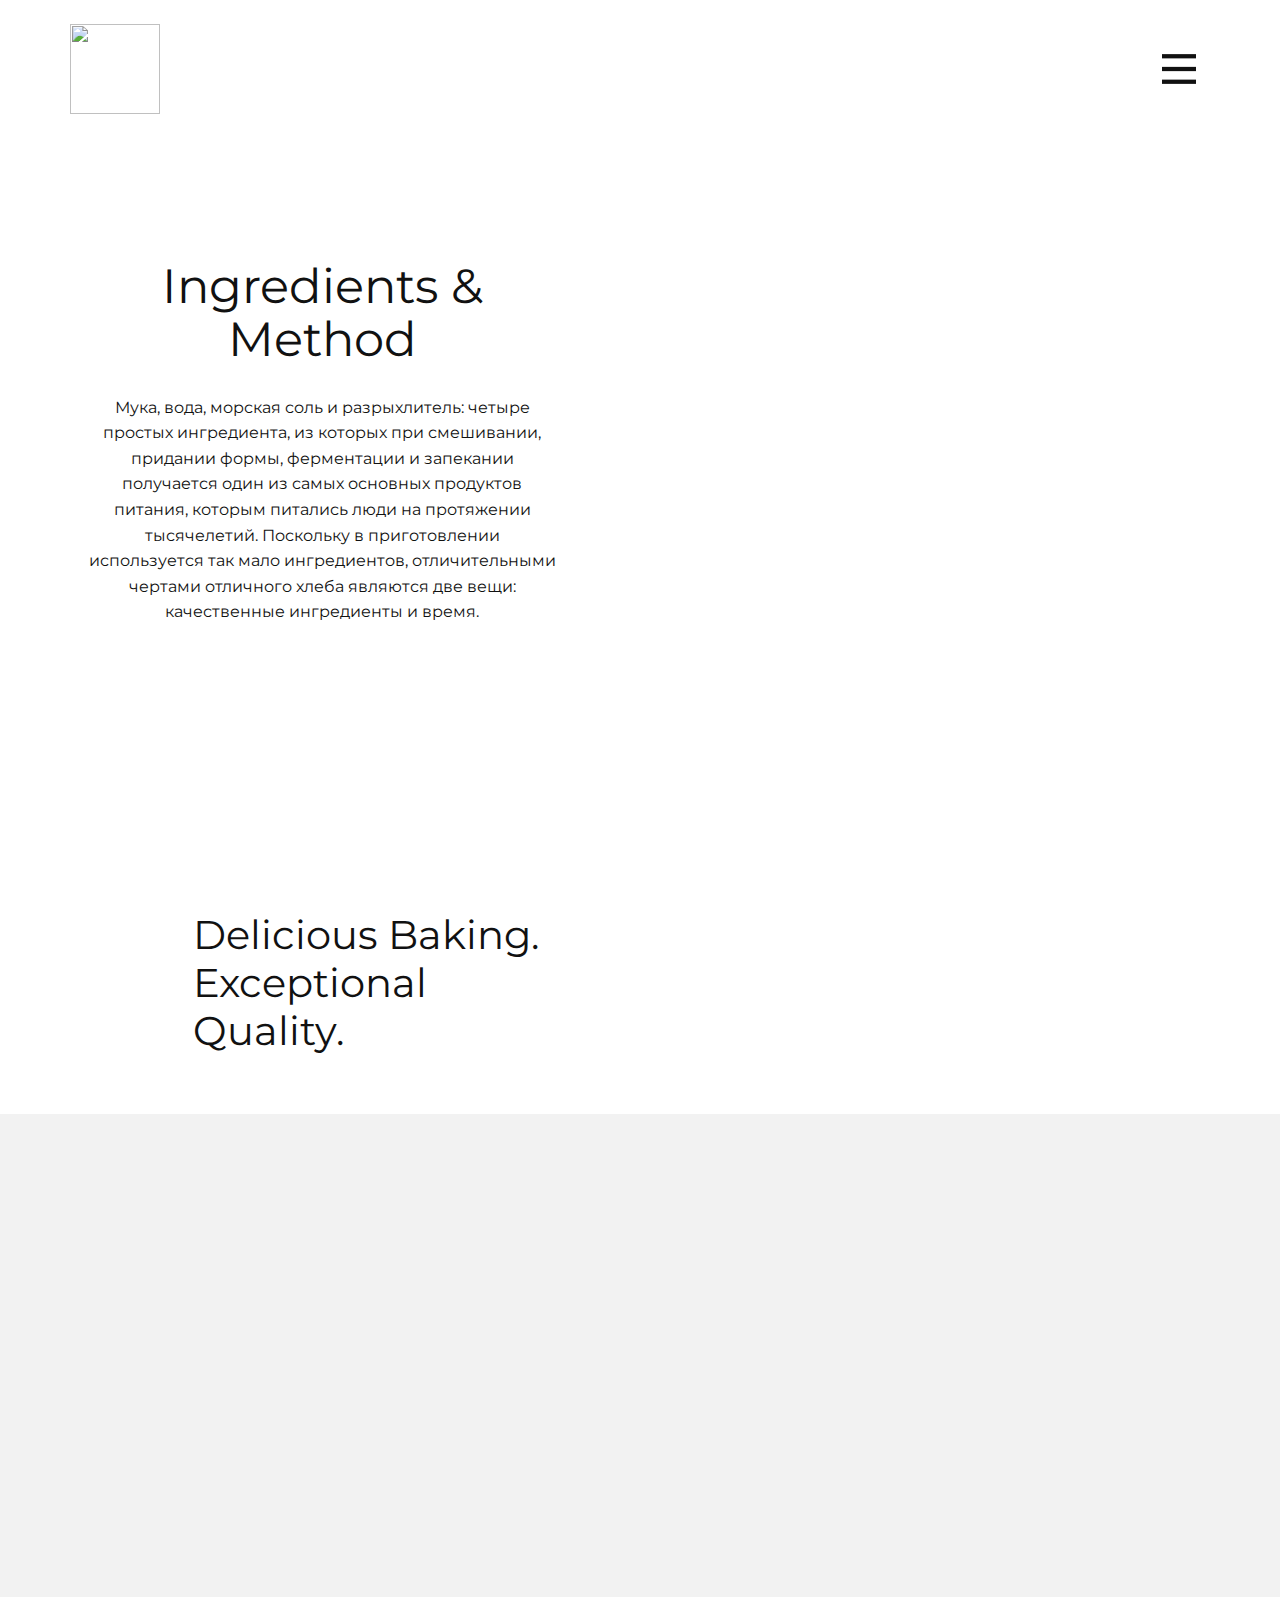
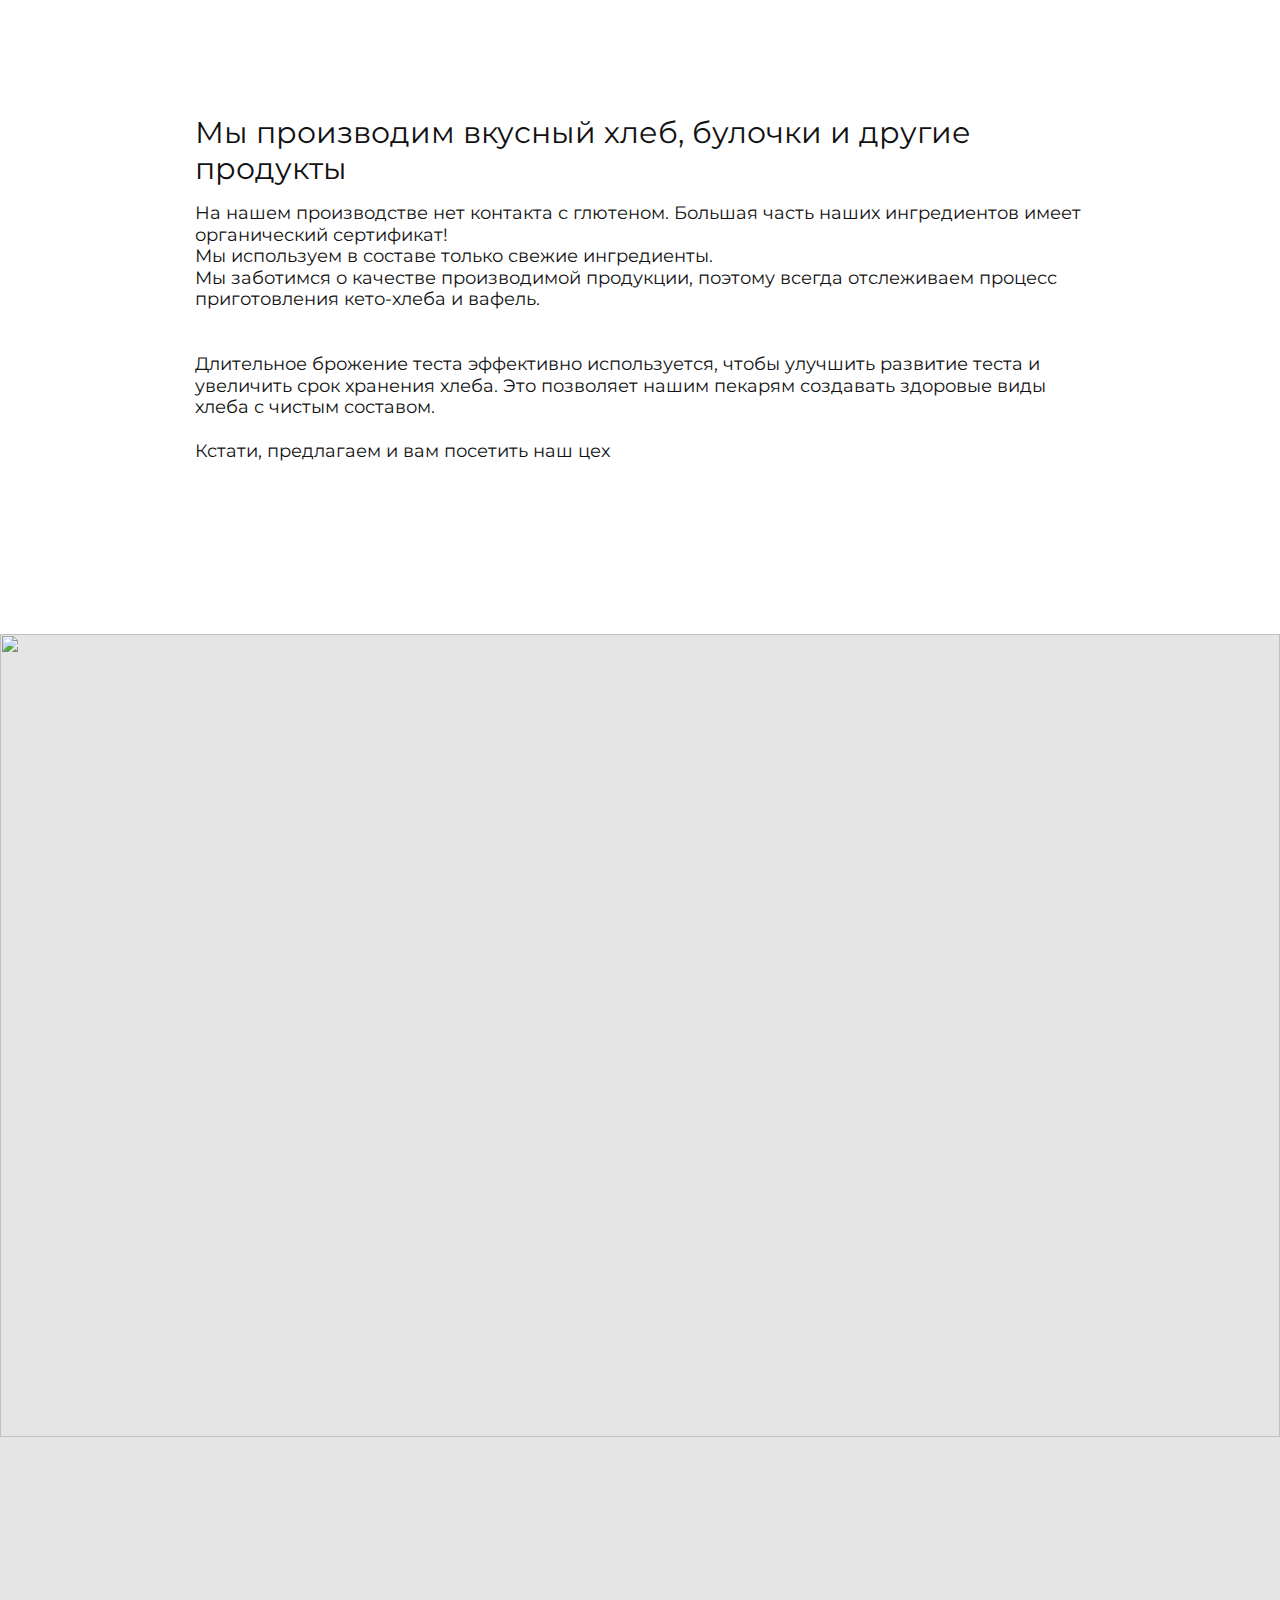
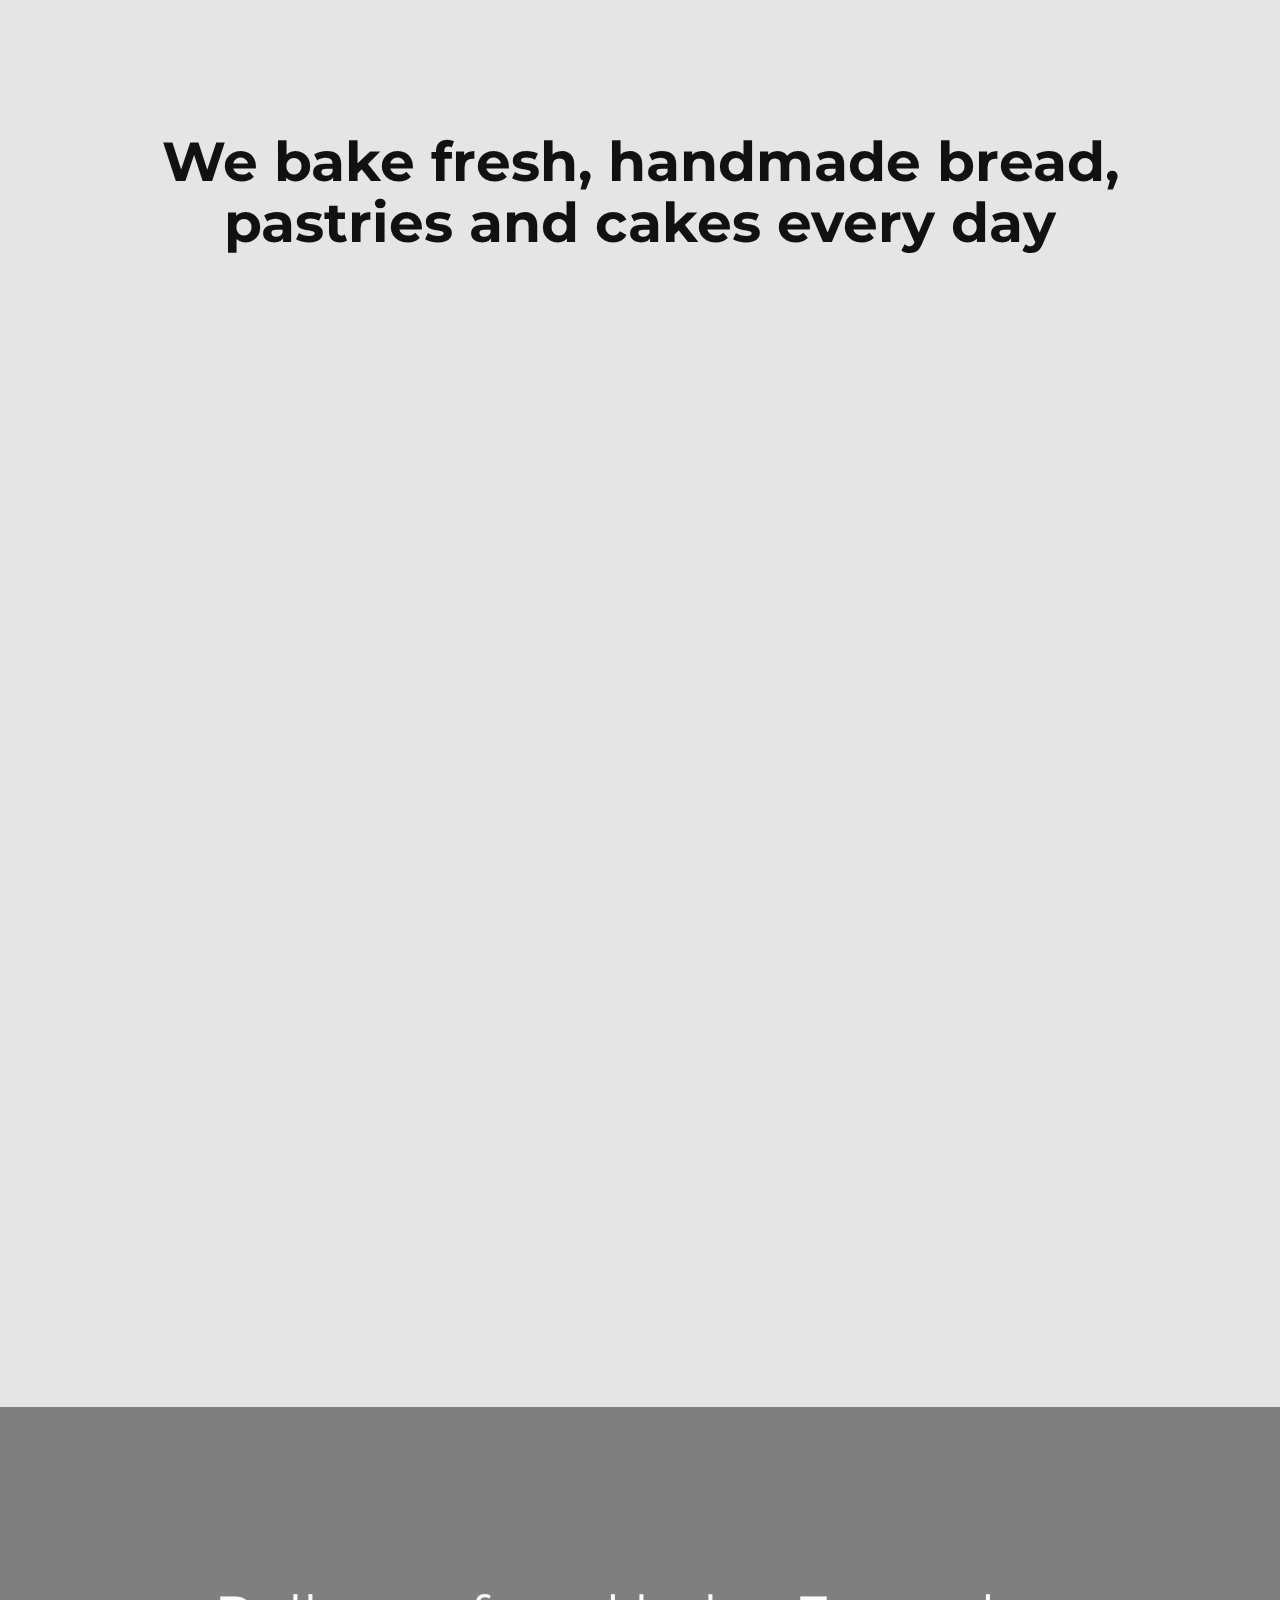
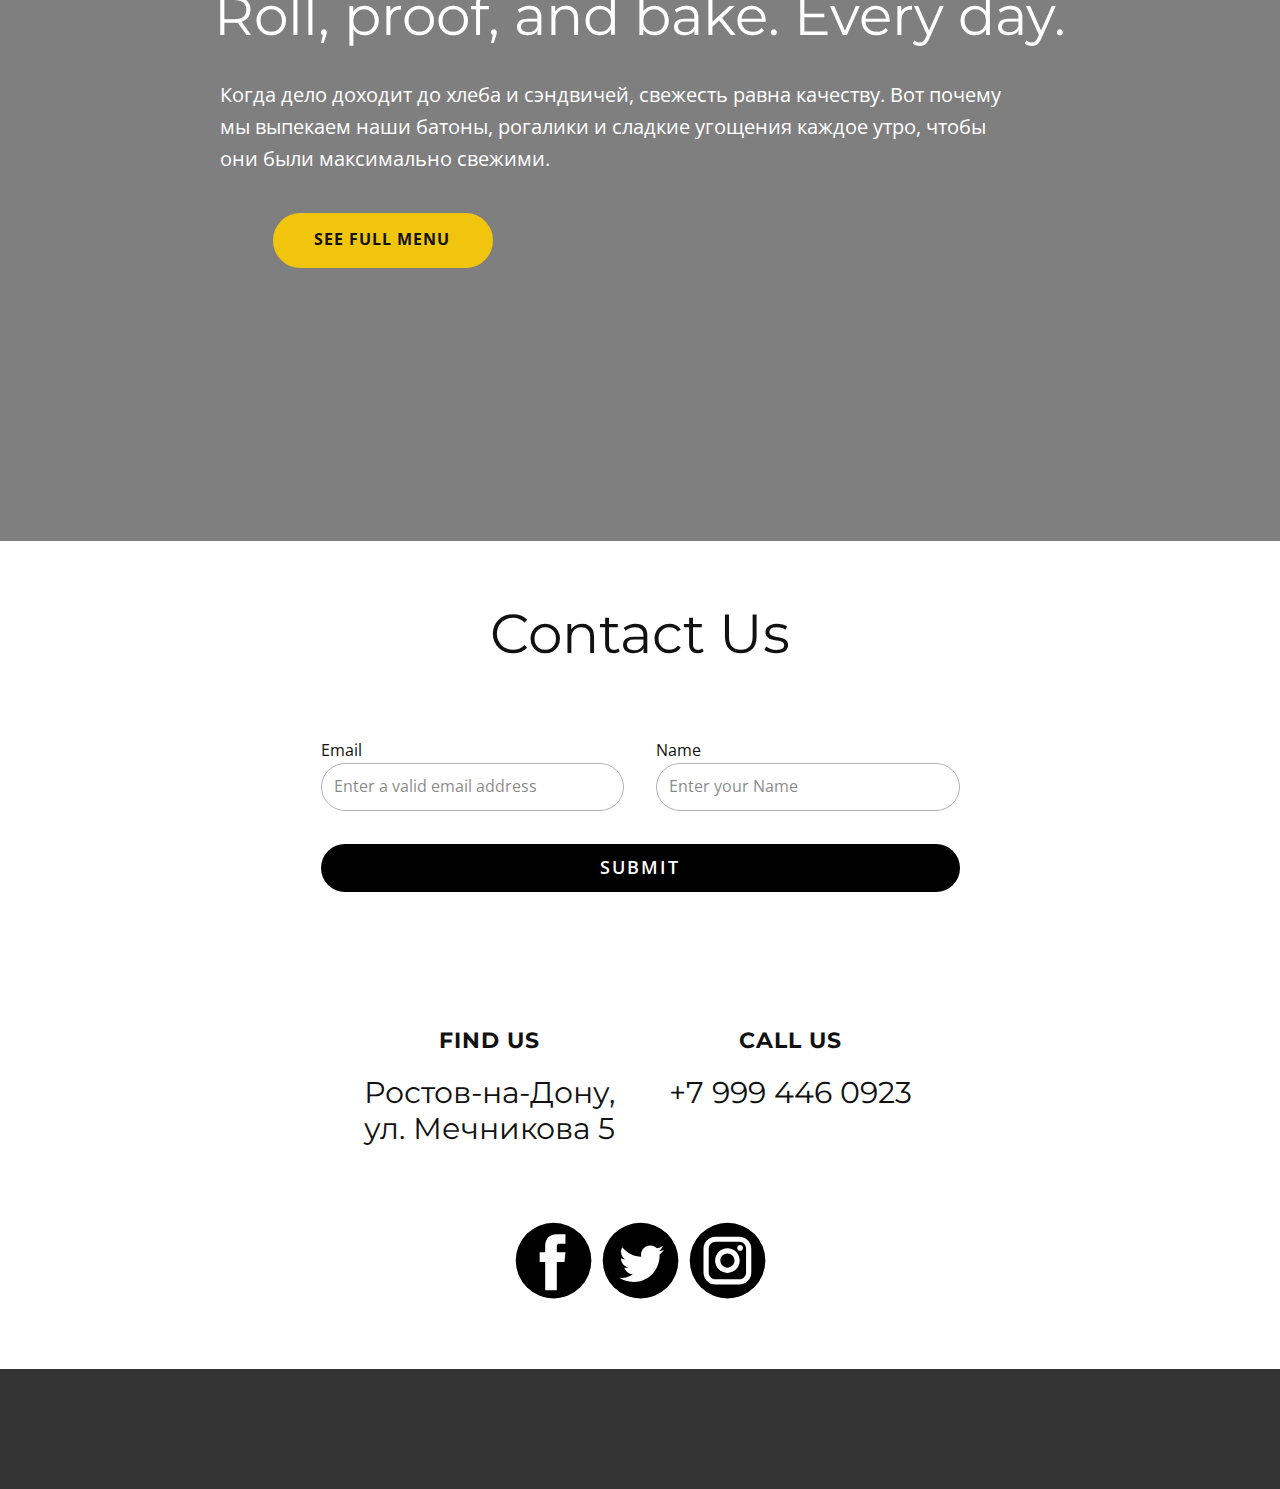
==== index.html @ 9e6d2af7 "Add files via upload" ====
<!DOCTYPE html>
<html style="font-size: 16px;" lang="ru-RU"><head>
    <meta name="viewport" content="width=device-width, initial-scale=1.0">
    <meta charset="utf-8">
    <meta name="keywords" content="​Ingredients &amp;amp; Method, ​​We bake fresh, handmade bread, pastries and cakes every day, ​Roll, proof, and bake. Every day., Contact Us">
    <meta name="description" content="">
    <title>Главная</title>
    <link rel="stylesheet" href="nicepage.css" media="screen">
<link rel="stylesheet" href="Главная.css" media="screen">
    <script class="u-script" type="text/javascript" src="jquery.js" defer=""></script>
    <script class="u-script" type="text/javascript" src="nicepage.js" defer=""></script>
    <meta name="generator" content="Nicepage 5.6.10, nicepage.com">
    <meta name="referrer" content="origin">
    <link rel="icon" href="images/i.webp">
    <link id="u-theme-google-font" rel="stylesheet" href="https://fonts.googleapis.com/css?family=Montserrat:100,100i,200,200i,300,300i,400,400i,500,500i,600,600i,700,700i,800,800i,900,900i|Open+Sans:300,300i,400,400i,500,500i,600,600i,700,700i,800,800i">
    
    
    
    
    
    
    
    <script type="application/ld+json">{
		"@context": "http://schema.org",
		"@type": "Organization",
		"name": "nicebreadxx",
		"logo": "images/i.webp?rand=1b5b"
}</script>
    <meta name="theme-color" content="#eeb16d">
    <meta property="og:title" content="Главная">
    <meta property="og:description" content="">
    <meta property="og:type" content="website">
  <meta data-intl-tel-input-cdn-path="intlTelInput/"></head>
  <body data-home-page="Главная.html" data-home-page-title="Главная" class="u-body u-xl-mode" data-lang="ru"><header class="u-clearfix u-header u-header" id="sec-14ca"><div class="u-clearfix u-sheet u-sheet-1">
        <a href="Главная.html" class="u-hover-feature u-image u-logo u-image-1" data-image-width="320" data-image-height="320" title="Главная">
          <img src="images/i.webp?rand=1b5b" class="u-logo-image u-logo-image-1">
        </a>
        <nav class="u-menu u-menu-hamburger u-offcanvas u-menu-1" data-responsive-from="XL">
          <div class="menu-collapse" style="font-size: 1rem; letter-spacing: 0px; text-transform: uppercase;">
            <a class="u-button-style u-custom-left-right-menu-spacing u-custom-padding-bottom u-custom-text-active-color u-custom-top-bottom-menu-spacing u-nav-link u-text-active-palette-1-base u-text-hover-palette-2-base" href="#" data-lang-en="{&quot;content&quot;:&quot;<svg class=\&quot;u-svg-link\&quot; viewBox=\&quot;0 0 24 24\&quot;><use xmlns:xlink=\&quot;http://www.w3.org/1999/xlink\&quot; xlink:href=\&quot;#menu-hamburger\&quot;></use></svg><svg class=\&quot;u-svg-content\&quot; version=\&quot;1.1\&quot; id=\&quot;menu-hamburger\&quot; viewBox=\&quot;0 0 16 16\&quot; x=\&quot;0px\&quot; y=\&quot;0px\&quot; xmlns:xlink=\&quot;http://www.w3.org/1999/xlink\&quot; xmlns=\&quot;http://www.w3.org/2000/svg\&quot;>    <g>        <rect y=\&quot;1\&quot; width=\&quot;16\&quot; height=\&quot;2\&quot;></rect>        <rect y=\&quot;7\&quot; width=\&quot;16\&quot; height=\&quot;2\&quot;></rect>        <rect y=\&quot;13\&quot; width=\&quot;16\&quot; height=\&quot;2\&quot;></rect>    </g></svg>&quot;,&quot;href&quot;:&quot;#&quot;}" style="padding: 9px 14px; font-size: calc(1em + 18px);">
              <svg class="u-svg-link" viewBox="0 0 24 24"><use xmlns:xlink="http://www.w3.org/1999/xlink" xlink:href="#menu-hamburger"></use></svg>
              <svg class="u-svg-content" version="1.1" id="menu-hamburger" viewBox="0 0 16 16" x="0px" y="0px" xmlns:xlink="http://www.w3.org/1999/xlink" xmlns="http://www.w3.org/2000/svg"><g><rect y="1" width="16" height="2"></rect><rect y="7" width="16" height="2"></rect><rect y="13" width="16" height="2"></rect>
</g></svg>
            </a>
          </div>
          <div class="u-nav-container">
            <ul class="u-nav u-unstyled u-nav-1"><li class="u-nav-item"><a class="u-button-style u-nav-link u-text-active-palette-2-base u-text-hover-palette-2-base" href="Главная.html" style="padding: 10px 20px;">Главная</a>
</li><li class="u-nav-item"><a class="u-button-style u-nav-link u-text-active-palette-2-base u-text-hover-palette-2-base" href="О-нас.html" style="padding: 10px 20px;">О нас</a>
</li><li class="u-nav-item"><a class="u-button-style u-nav-link u-text-active-palette-2-base u-text-hover-palette-2-base" href="Контакты.html" style="padding: 10px 20px;">Контакты</a>
</li></ul>
          </div>
          <div class="u-nav-container-collapse">
            <div class="u-black u-container-style u-inner-container-layout u-opacity u-opacity-95 u-sidenav">
              <div class="u-inner-container-layout u-sidenav-overflow">
                <div class="u-menu-close"></div>
                <ul class="u-align-center u-nav u-popupmenu-items u-unstyled u-nav-2"><li class="u-nav-item"><a class="u-button-style u-nav-link" href="Главная.html">Главная</a>
</li><li class="u-nav-item"><a class="u-button-style u-nav-link" href="О-нас.html">О нас</a>
</li><li class="u-nav-item"><a class="u-button-style u-nav-link" href="Контакты.html">Контакты</a>
</li></ul>
              </div>
            </div>
            <div class="u-black u-menu-overlay u-opacity u-opacity-70"></div>
          </div>
        </nav>
      </div></header> 
    <section class="u-clearfix u-image u-section-1" id="sec-a8af" data-image-width="1980" data-image-height="1114">
      <div class="u-clearfix u-layout-wrap u-layout-wrap-1">
        <div class="u-layout">
          <div class="u-layout-row">
            <div class="u-align-left u-container-align-center u-container-style u-layout-cell u-left-cell u-size-25 u-layout-cell-1">
              <div class="u-container-layout u-container-layout-1">
                <h2 class="u-align-center u-text u-text-1" data-lang-en="​Ingredients &amp;amp; Method<br>"> Ingredients &amp; Method<br>
                </h2>
                <p class="u-align-center u-custom-font u-heading-font u-text u-text-2" data-lang-en="​Flour, water, sea salt, and leavening: four simple ingredients that—when mixed, shaped, fermented, and baked—make one of the most basic foods that has nourished humans for thousands of years. Since such few ingredients are involved, two things set great bread apart: quality ingredients and time."> Мука, вода, морская соль и разрыхлитель: четыре простых ингредиента, из которых при смешивании, придании формы, ферментации и запекании получается один из самых основных продуктов питания, которым питались люди на протяжении тысячелетий. Поскольку в приготовлении используется так мало ингредиентов, отличительными чертами отличного хлеба являются две вещи: качественные ингредиенты и время.</p>
              </div>
            </div>
            <div class="u-container-style u-image u-layout-cell u-right-cell u-shape-rectangle u-size-35 u-image-1" data-image-width="1112" data-image-height="1080" data-animation-name="customAnimationIn" data-animation-duration="1000">
              <div class="u-container-layout u-container-layout-2"></div>
            </div>
          </div>
        </div>
      </div>
    </section>
    <section class="u-align-center u-clearfix u-white u-section-2" id="sec-0166">
      <div class="u-expanded-width u-grey-5 u-shape u-shape-rectangle u-shape-1"></div>
      <div class="u-clearfix u-gutter-50 u-layout-wrap u-layout-wrap-1">
        <div class="u-layout">
          <div class="u-layout-row">
            <div class="u-size-30 u-size-60-md">
              <div class="u-layout-col">
                <div class="u-container-style u-layout-cell u-left-cell u-size-20 u-layout-cell-1">
                  <div class="u-container-layout u-valign-middle u-container-layout-1">
                    <h3 class="u-text u-text-1" data-lang-en="​Delicious Baking.
<br>Exceptional
<br>Quality."> Delicious Baking. <br>Exceptional <br>Quality.
                    </h3>
                  </div>
                </div>
                <div class="u-container-style u-image u-layout-cell u-left-cell u-size-40 u-image-1" data-image-width="800" data-image-height="869" data-animation-name="customAnimationIn" data-animation-duration="1000">
                  <div class="u-container-layout u-container-layout-2"></div>
                </div>
              </div>
            </div>
            <div class="u-size-30 u-size-60-md">
              <div class="u-layout-col">
                <div class="u-container-style u-image u-layout-cell u-right-cell u-size-40 u-image-2" data-image-width="740" data-image-height="1110" data-animation-name="customAnimationIn" data-animation-duration="1000">
                  <div class="u-container-layout u-container-layout-3"></div>
                </div>
                <div class="u-container-style u-hidden-md u-hidden-sm u-hidden-xs u-layout-cell u-right-cell u-size-20 u-layout-cell-4">
                  <div class="u-container-layout u-container-layout-4"></div>
                </div>
              </div>
            </div>
          </div>
        </div>
      </div>
      <div class="u-container-style u-group u-group-1">
        <div class="u-container-layout u-container-layout-5">
          <h4 class="u-text u-text-2" data-lang-en="W​e produce delicious bread, rolls and other products"> Мы производим вкусный хлеб, булочки и другие продукты</h4>
          <h6 class="u-text u-text-3"> На нашем производстве нет контакта с глютеном. Большая часть наших ингредиентов имеет органический сертификат!<br>Мы используем в составе только свежие ингредиенты.<br>Мы заботимся о качестве производимой продукции, поэтому всегда отслеживаем процесс приготовления кето-хлеба и вафель.&nbsp;<br>
            <br>
            <br>Длительное брожение теста эффективно используется, чтобы улучшить развитие теста и увеличить срок хранения хлеба. Это позволяет нашим пекарям создавать здоровые виды хлеба с чистым составом.<br>
            <br>Кстати, предлагаем и вам посетить наш цех
          </h6>
        </div>
      </div>
    </section>
    <section class="u-clearfix u-grey-10 u-section-3" id="carousel_8bad">
      <img class="u-expanded-width u-image u-image-1" src="images/ggg5-min.jpg" data-image-width="1980" data-image-height="1320">
      <div class="u-container-style u-group u-radius-20 u-shape-round u-white u-group-1" data-animation-name="customAnimationIn" data-animation-duration="1000">
        <div class="u-container-layout u-container-layout-1">
          <h3 class="u-text u-text-1" data-lang-en="Our Mission">Our Mission</h3>
          <p class="u-text u-text-2" data-lang-en="​We opened our first bakery in the South End in 2000 with one goal: to make the world a sweeter place through warm smiles, gooey sticky buns, in voluptate velit esse cillum dolore eu fugiat nulla pariatur. Excepteur sint occaecat cupidatat non proident, sunt in culpa qui officia deserunt mollit anim id est laborum."> Мы открыли нашу первую пекарню в 2000 году с одной целью: сделать мир слаще с помощью теплых улыбок и липких булочек.</p>
        </div>
      </div>
    </section>
    <section class="u-align-center u-clearfix u-grey-10 u-section-4" id="carousel_dfd0">
      <h2 class="u-align-center u-text u-text-1" data-lang-en="​​We bake fresh, handmade bread, pastries and cakes every day"> We bake fresh, handmade bread, pastries and cakes every day</h2>
      <div class="u-align-left u-clearfix u-layout-wrap u-layout-wrap-1">
        <div class="u-layout">
          <div class="u-layout-row">
            <div class="u-container-align-center u-container-style u-image u-layout-cell u-size-31-lg u-size-31-xl u-size-60-md u-size-60-sm u-size-60-xs u-image-1" data-image-width="797" data-image-height="1080" data-animation-name="customAnimationIn" data-animation-duration="1000">
              <div class="u-container-layout u-container-layout-1"></div>
            </div>
            <div class="u-container-style u-layout-cell u-size-29-lg u-size-29-xl u-size-60-md u-size-60-sm u-size-60-xs u-layout-cell-2">
              <div class="u-container-layout u-valign-bottom u-container-layout-2">
                <div class="u-expanded-width-lg u-expanded-width-md u-expanded-width-sm u-expanded-width-xs u-list u-list-1">
                  <div class="u-repeater u-repeater-1">
                    <div class="u-container-align-center u-container-style u-list-item u-repeater-item">
                      <div class="u-container-layout u-similar-container u-container-layout-3"><span class="u-align-center u-file-icon u-icon u-icon-1" data-animation-name="customAnimationIn" data-animation-duration="1000"><img src="images/3014502.png" alt=""></span>
                        <h5 class="u-align-center u-text u-text-2" data-lang-en="​Baked Fresh Daily" data-animation-name="customAnimationIn" data-animation-duration="1000"> Baked Fresh Daily</h5>
                        <p class="u-align-center u-text u-text-3" data-lang-en="​Our bread is baked fresh daily, contains no preservatives and is very high in quality. It is also especially nice and soft" data-animation-name="customAnimationIn" data-animation-duration="1000"> Мы продаем лишь свежий хлеб, который не содержит консервантов и отличается очень высоким качеством. Он также особенно приятный и мягкий</p>
                      </div>
                    </div>
                    <div class="u-container-style u-list-item u-repeater-item">
                      <div class="u-container-layout u-similar-container u-container-layout-4"><span class="u-align-center u-file-icon u-icon u-icon-2" data-animation-name="customAnimationIn" data-animation-duration="1000"><img src="images/4241664.png" alt=""></span>
                        <h5 class="u-align-center u-text u-text-4" data-lang-en="​Great Value" data-animation-name="customAnimationIn" data-animation-duration="1000"> Great Value</h5>
                        <p class="u-align-center u-text u-text-default u-text-5" data-lang-en="​With the most competitive prices on the market we are able to deliver great value without compromising on taste" data-animation-name="customAnimationIn" data-animation-duration="1000"> Благодаря самым низким ценам на рынке мы можем обеспечить высокое качество без ущерба для вкуса</p>
                      </div>
                    </div>
                  </div>
                </div>
              </div>
            </div>
          </div>
        </div>
      </div>
    </section>
    <section class="skrollable skrollable-between u-align-center u-clearfix u-image u-shading u-section-5" src="" id="carousel_0abe" data-image-width="1280" data-image-height="640">
      <div class="u-clearfix u-sheet u-sheet-1">
        <h2 class="u-align-center u-text u-text-1" data-lang-en="​Roll, proof, and bake. Every day."> Roll, proof, and bake. Every day.</h2>
        <p class="u-align-left u-large-text u-text u-text-variant u-text-2" data-lang-en="​When it comes to bread and sandwiches, freshness equals quality. That's why we bake our loaves, bagels, and sweet treats every single morning for maximum freshness."> Когда дело доходит до хлеба и сэндвичей, свежесть равна качеству. Вот почему мы выпекаем наши батоны, рогалики и сладкие угощения каждое утро, чтобы они были максимально свежими.</p>
        <div class="u-clearfix u-expanded-width-xs u-layout-custom-sm u-layout-custom-xs u-layout-wrap u-layout-wrap-1">
          <div class="u-layout">
            <div class="u-layout-row">
              <div class="u-align-right u-container-align-center-xs u-container-style u-layout-cell u-left-cell u-size-60 u-layout-cell-1">
                <div class="u-container-layout u-valign-top u-container-layout-1">
                  <a href="Главная.html" class="u-align-center-xs u-border-2 u-border-palette-3-base u-btn u-btn-round u-button-style u-palette-3-base u-radius-50 u-btn-1" data-lang-en="{&quot;content&quot;:&quot;See Full Menu&quot;,&quot;href&quot;:&quot;https://nicepage.com/c/pets-animals-html-templates&quot;}">See Full Menu</a>
                </div>
              </div>
            </div>
          </div>
        </div>
      </div>
    </section>
    <section class="u-clearfix u-image u-section-6" id="sec-10a5" data-image-width="1620" data-image-height="1080">
      <div class="u-clearfix u-sheet u-valign-middle-sm u-valign-middle-xs u-sheet-1">
        <div class="u-align-left u-container-style u-group u-group-1">
          <div class="u-container-layout u-valign-top u-container-layout-1">
            <h2 class="u-align-center u-text u-text-default u-text-1" data-lang-en="Contact Us">Contact Us</h2>
            <div class="u-form u-form-1">
              <form action="https://forms.nicepagesrv.com/v2/form/process" class="u-clearfix u-form-spacing-32 u-form-vertical u-inner-form" source="email" name="form" style="padding: 10px;">
                <div class="u-form-email u-form-group u-form-partition-factor-2">
                  <label class="u-label" data-lang-en="Email">Email</label>
                  <input type="email" placeholder="Enter a valid email address" id="email-bb9b" name="email" class="u-input u-input-rectangle u-radius-50" required="" data-lang-en="Enter a valid email address">
                </div>
                <div class="u-form-group u-form-name u-form-partition-factor-2">
                  <label class="u-label" data-lang-en="Name">Name</label>
                  <input type="text" placeholder="Enter your Name" id="name-bb9b" name="name" class="u-input u-input-rectangle u-radius-50" required="" data-lang-en="Enter your Name">
                </div>
                <div class="u-align-left u-form-group u-form-submit">
                  <a href="#" class="u-active-grey-70 u-black u-border-none u-btn u-btn-round u-btn-submit u-button-style u-hover-grey-70 u-radius-50 u-btn-1" data-lang-en="{&quot;content&quot;:&quot;Submit&quot;,&quot;href&quot;:&quot;#&quot;}">Submit</a>
                  <input type="submit" value="submit" class="u-form-control-hidden" wfd-id="id510">
                </div>
                <div class="u-form-send-message u-form-send-success" data-lang-en="
            Thank you! Your message has been sent.
        "> Thank you! Your message has been sent. </div>
                <div class="u-form-send-error u-form-send-message" data-lang-en="
            Unable to send your message. Please fix errors then try again.
        "> Unable to send your message. Please fix errors then try again. </div>
                <input type="hidden" value="" name="recaptchaResponse" wfd-id="id511">
                <input type="hidden" name="formServices" value="9e26815a054b4f5a18ac76ddfccf6e96">
              </form>
            </div>
            <div class="u-list u-list-1">
              <div class="u-repeater u-repeater-1">
                <div class="u-container-style u-list-item u-repeater-item">
                  <div class="u-container-layout u-similar-container u-container-layout-2">
                    <h5 class="u-align-center u-custom-item u-text u-text-2" data-animation-name="" data-animation-duration="0" data-animation-delay="0" data-animation-direction="" data-lang-en="F​ind Us">F​ind Us</h5>
                    <h4 class="u-align-center u-text u-text-3">Ростов-на-Дону, ул. Мечникова 5</h4>
                  </div>
                </div>
                <div class="u-container-align-center u-container-style u-list-item u-repeater-item">
                  <div class="u-container-layout u-similar-container u-container-layout-3">
                    <h5 class="u-align-center u-custom-item u-text u-text-4" data-animation-name="" data-animation-duration="0" data-animation-delay="0" data-animation-direction="" data-lang-en="Call Us">Call Us</h5>
                    <h4 class="u-align-center u-text u-text-5">+7 999 446 0923</h4>
                  </div>
                </div>
              </div>
            </div>
          </div>
        </div>
        <div class="u-social-icons u-spacing-10 u-social-icons-1">
          <a class="u-social-url" title="facebook" target="_blank" href="https://facebook.com/name"><span class="u-icon u-social-facebook u-social-icon u-text-black u-icon-1"><svg class="u-svg-link" preserveAspectRatio="xMidYMin slice" viewBox="0 0 112 112" style=""><use xmlns:xlink="http://www.w3.org/1999/xlink" xlink:href="#svg-6bfc"></use></svg><svg class="u-svg-content" viewBox="0 0 112 112" x="0" y="0" id="svg-6bfc"><circle fill="currentColor" cx="56.1" cy="56.1" r="55"></circle><path fill="#FFFFFF" d="M73.5,31.6h-9.1c-1.4,0-3.6,0.8-3.6,3.9v8.5h12.6L72,58.3H60.8v40.8H43.9V58.3h-8V43.9h8v-9.2
c0-6.7,3.1-17,17-17h12.5v13.9H73.5z"></path></svg></span>
          </a>
          <a class="u-social-url" title="twitter" target="_blank" href="https://twitter.com/name"><span class="u-icon u-social-icon u-social-twitter u-text-black u-icon-2"><svg class="u-svg-link" preserveAspectRatio="xMidYMin slice" viewBox="0 0 112 112" style=""><use xmlns:xlink="http://www.w3.org/1999/xlink" xlink:href="#svg-6b48"></use></svg><svg class="u-svg-content" viewBox="0 0 112 112" x="0" y="0" id="svg-6b48"><circle fill="currentColor" class="st0" cx="56.1" cy="56.1" r="55"></circle><path fill="#FFFFFF" d="M83.8,47.3c0,0.6,0,1.2,0,1.7c0,17.7-13.5,38.2-38.2,38.2C38,87.2,31,85,25,81.2c1,0.1,2.1,0.2,3.2,0.2
c6.3,0,12.1-2.1,16.7-5.7c-5.9-0.1-10.8-4-12.5-9.3c0.8,0.2,1.7,0.2,2.5,0.2c1.2,0,2.4-0.2,3.5-0.5c-6.1-1.2-10.8-6.7-10.8-13.1
c0-0.1,0-0.1,0-0.2c1.8,1,3.9,1.6,6.1,1.7c-3.6-2.4-6-6.5-6-11.2c0-2.5,0.7-4.8,1.8-6.7c6.6,8.1,16.5,13.5,27.6,14
c-0.2-1-0.3-2-0.3-3.1c0-7.4,6-13.4,13.4-13.4c3.9,0,7.3,1.6,9.8,4.2c3.1-0.6,5.9-1.7,8.5-3.3c-1,3.1-3.1,5.8-5.9,7.4
c2.7-0.3,5.3-1,7.7-2.1C88.7,43,86.4,45.4,83.8,47.3z"></path></svg></span>
          </a>
          <a class="u-social-url" title="instagram" target="_blank" href="https://instagram.com/name"><span class="u-icon u-social-icon u-social-instagram u-text-black u-icon-3"><svg class="u-svg-link" preserveAspectRatio="xMidYMin slice" viewBox="0 0 112 112" style=""><use xmlns:xlink="http://www.w3.org/1999/xlink" xlink:href="#svg-c488"></use></svg><svg class="u-svg-content" viewBox="0 0 112 112" x="0" y="0" id="svg-c488"><circle fill="currentColor" cx="56.1" cy="56.1" r="55"></circle><path fill="#FFFFFF" d="M55.9,38.2c-9.9,0-17.9,8-17.9,17.9C38,66,46,74,55.9,74c9.9,0,17.9-8,17.9-17.9C73.8,46.2,65.8,38.2,55.9,38.2
z M55.9,66.4c-5.7,0-10.3-4.6-10.3-10.3c-0.1-5.7,4.6-10.3,10.3-10.3c5.7,0,10.3,4.6,10.3,10.3C66.2,61.8,61.6,66.4,55.9,66.4z"></path><path fill="#FFFFFF" d="M74.3,33.5c-2.3,0-4.2,1.9-4.2,4.2s1.9,4.2,4.2,4.2s4.2-1.9,4.2-4.2S76.6,33.5,74.3,33.5z"></path><path fill="#FFFFFF" d="M73.1,21.3H38.6c-9.7,0-17.5,7.9-17.5,17.5v34.5c0,9.7,7.9,17.6,17.5,17.6h34.5c9.7,0,17.5-7.9,17.5-17.5V38.8
C90.6,29.1,82.7,21.3,73.1,21.3z M83,73.3c0,5.5-4.5,9.9-9.9,9.9H38.6c-5.5,0-9.9-4.5-9.9-9.9V38.8c0-5.5,4.5-9.9,9.9-9.9h34.5
c5.5,0,9.9,4.5,9.9,9.9V73.3z"></path></svg></span>
          </a>
        </div>
      </div>
    </section>
    
    
    <footer class="u-align-center u-clearfix u-footer u-grey-80 u-footer" id="sec-2b81"><div class="u-clearfix u-sheet u-sheet-1"></div></footer>
  
</body></html>
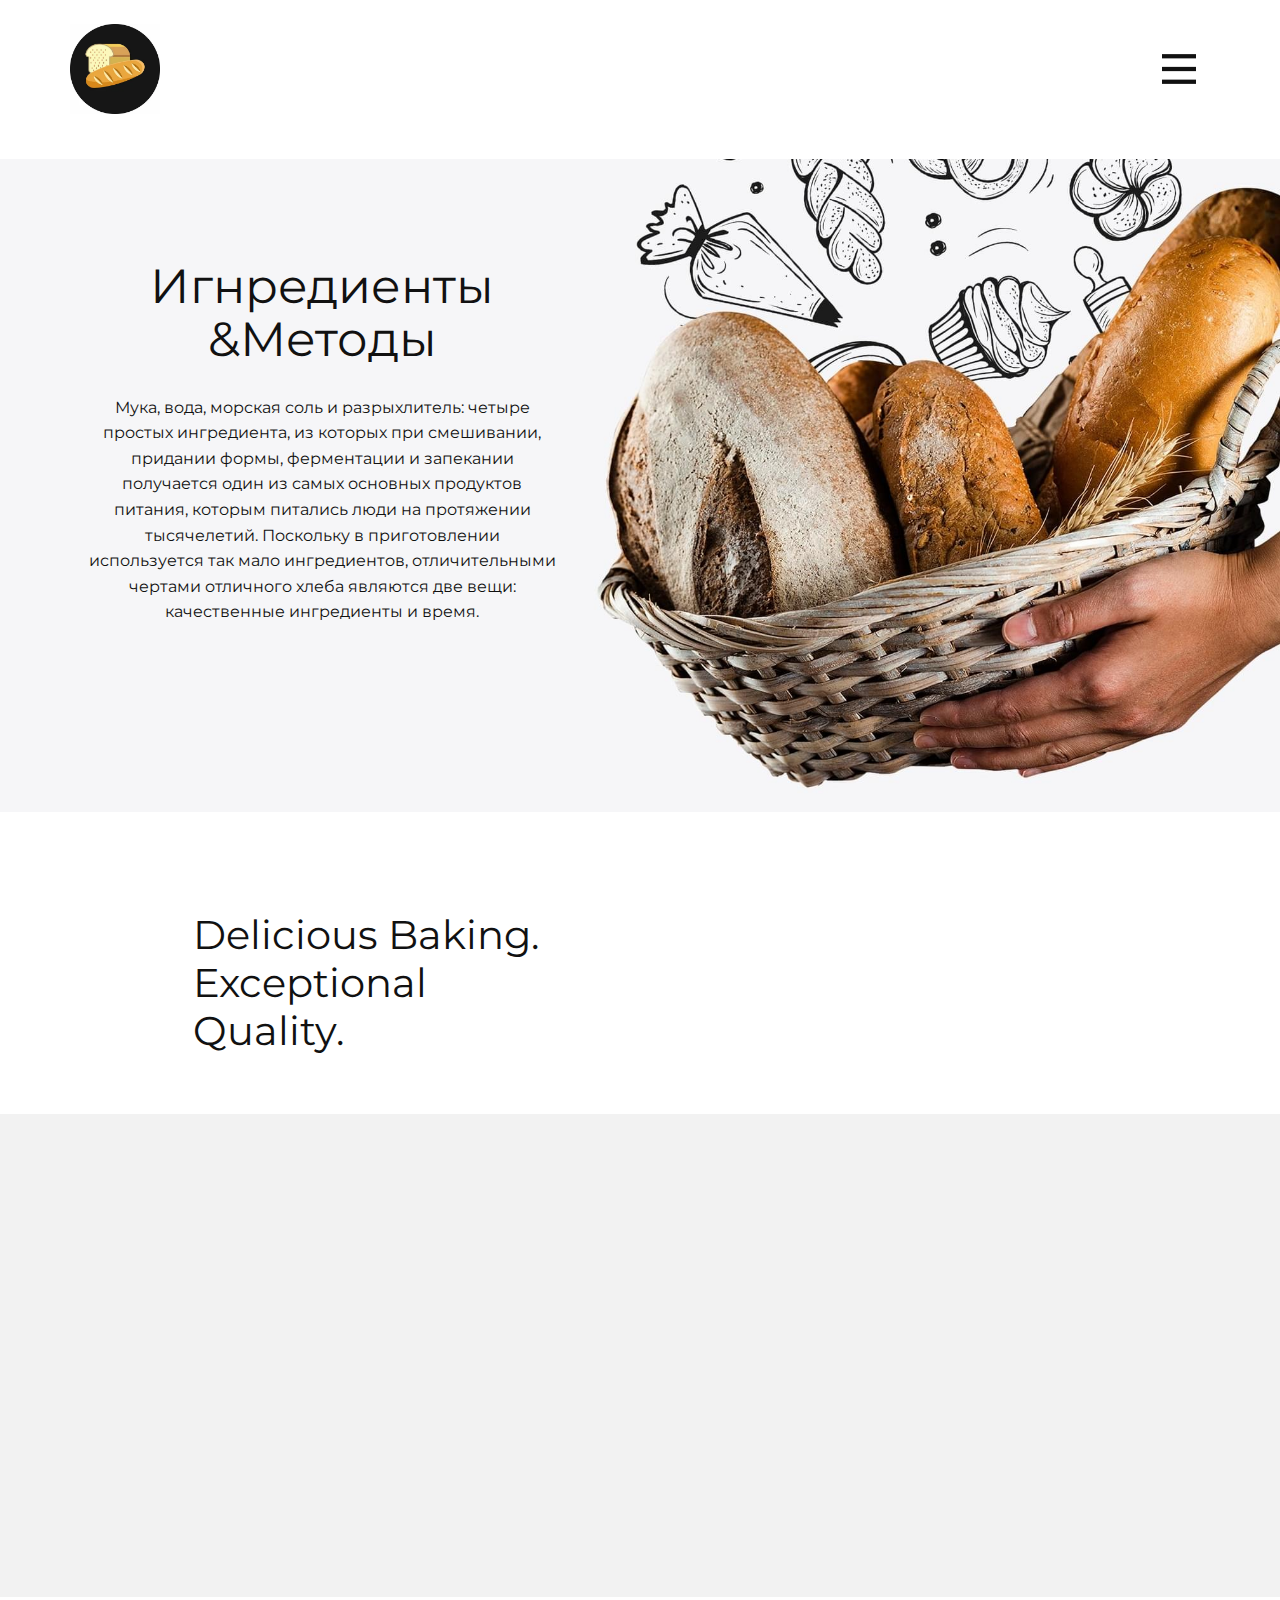
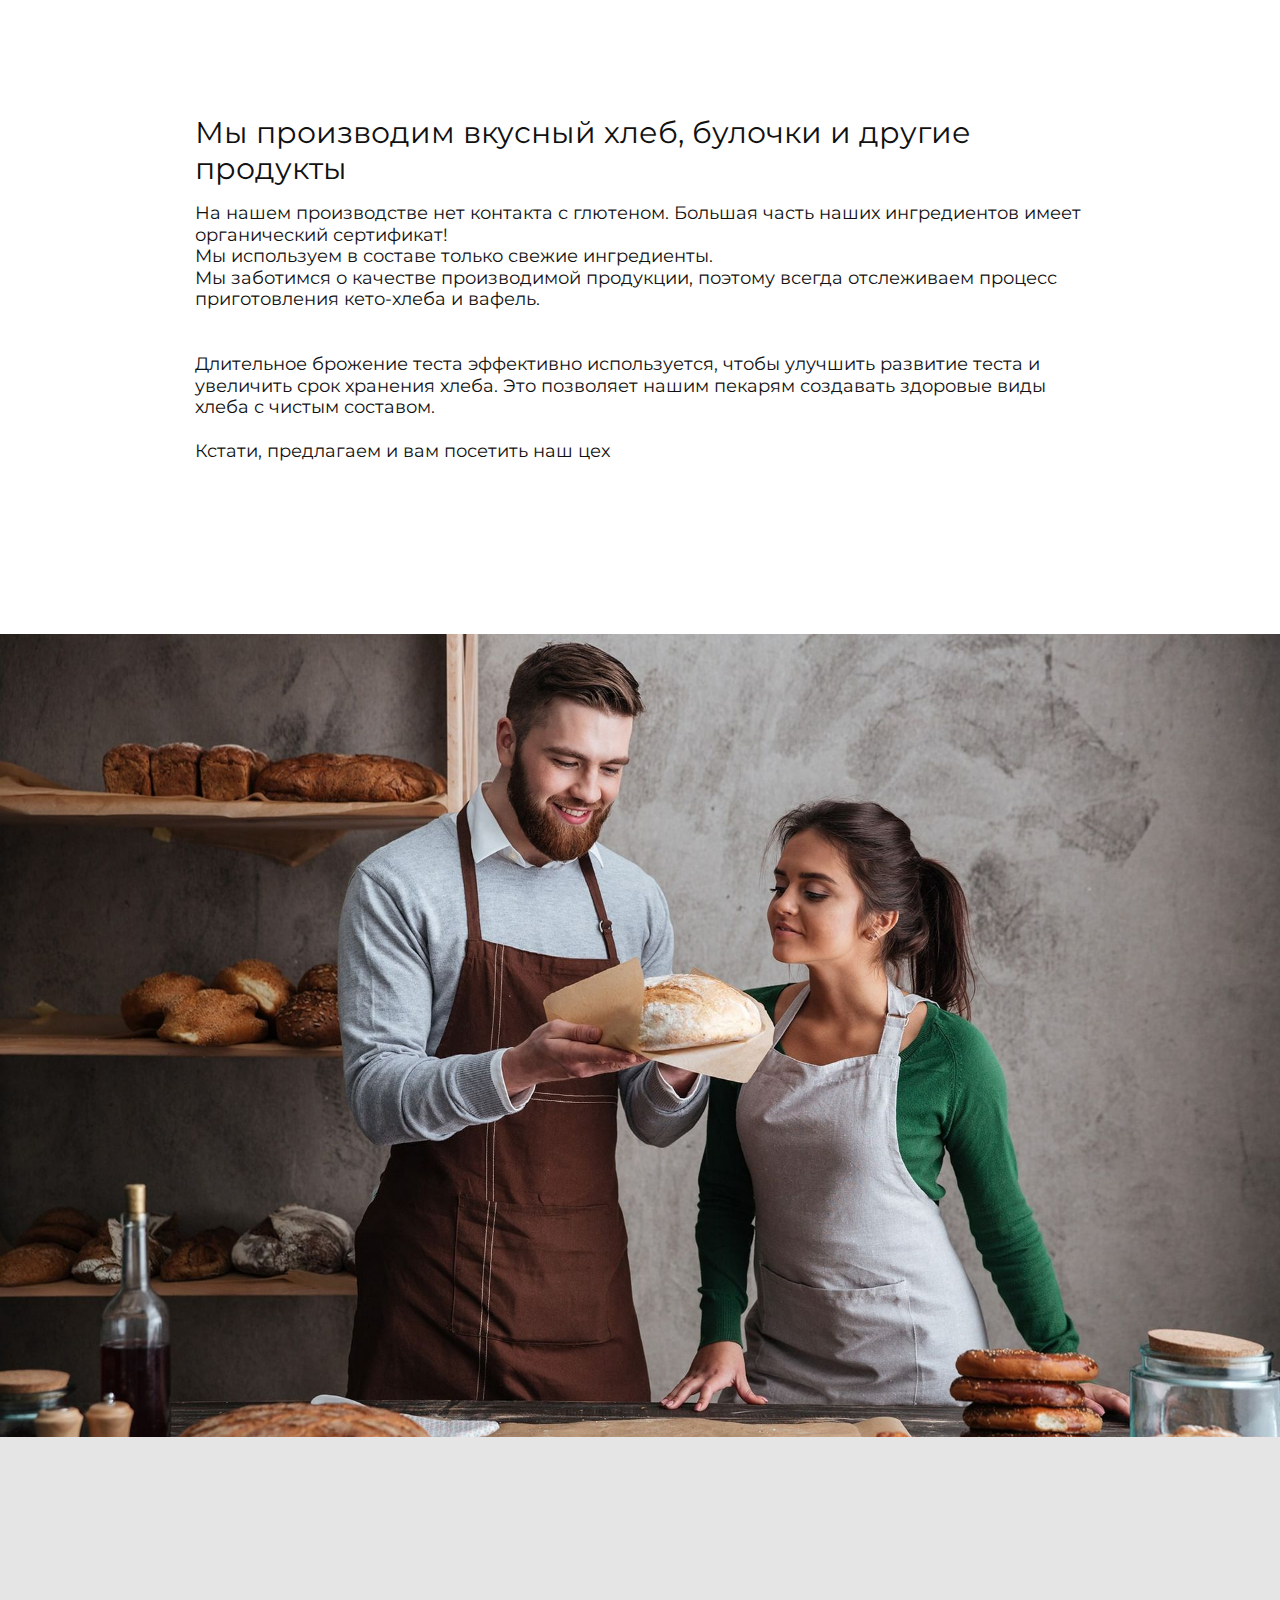
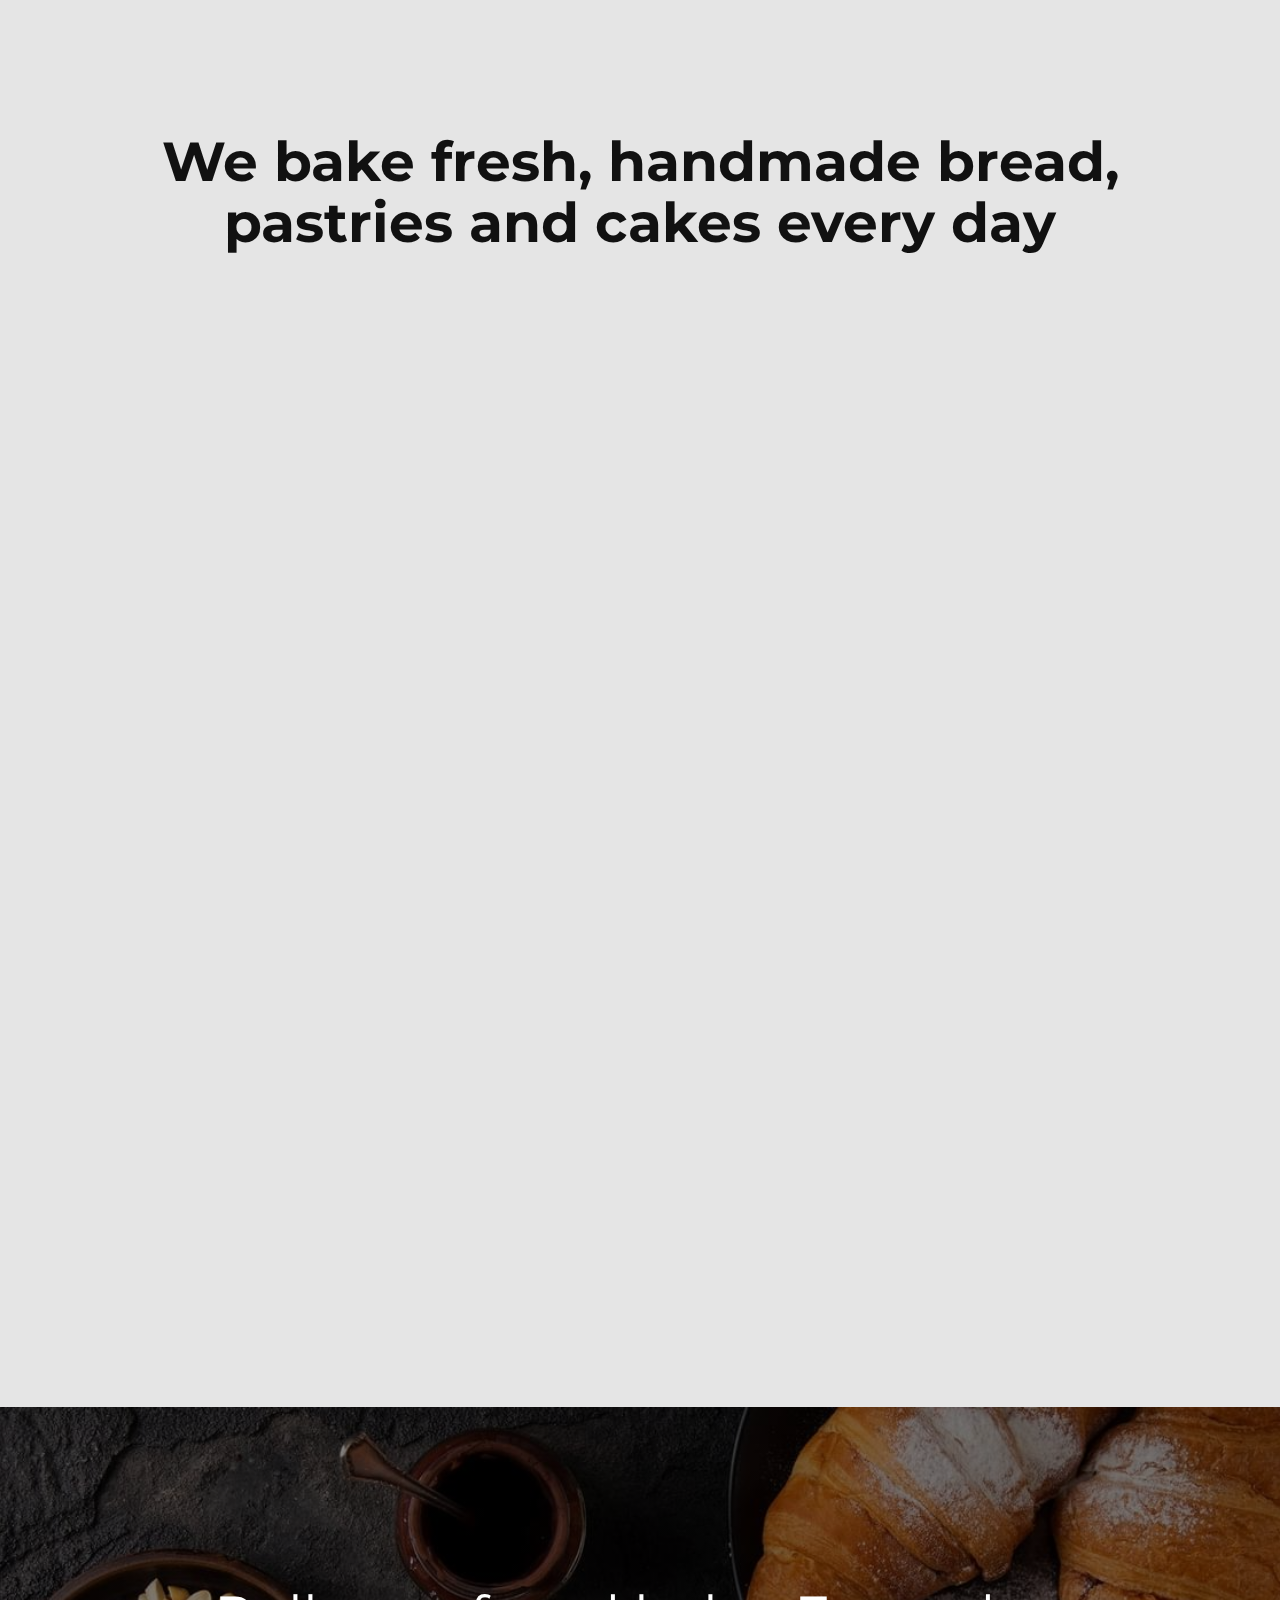
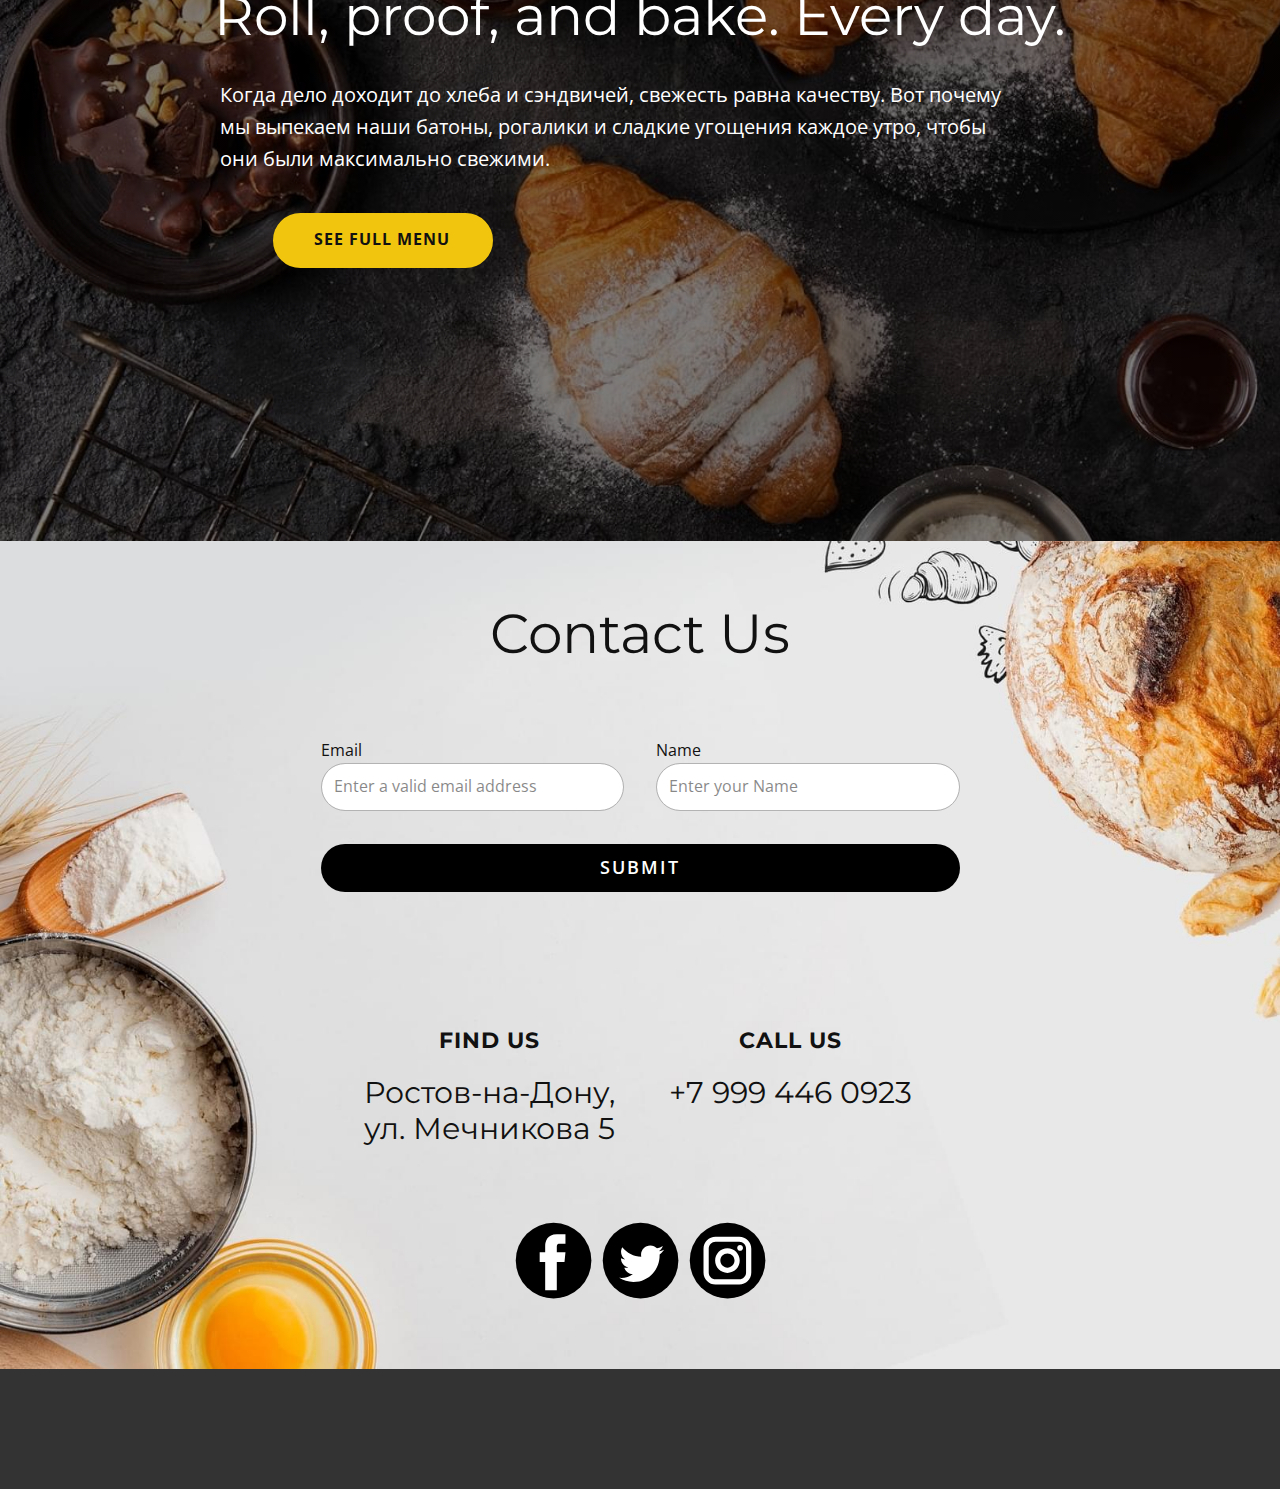
==== commit 2b39233e: "Update index.html" ====
--- a/index.html
+++ b/index.html
@@ -69,7 +69,7 @@
           <div class="u-layout-row">
             <div class="u-align-left u-container-align-center u-container-style u-layout-cell u-left-cell u-size-25 u-layout-cell-1">
               <div class="u-container-layout u-container-layout-1">
-                <h2 class="u-align-center u-text u-text-1" data-lang-en="​Ingredients &amp;amp; Method<br>"> Ingredients &amp; Method<br>
+                <h2 class="u-align-center u-text u-text-1" data-lang-ru="​Ингредиенты &amp;amp; Методы<br>"> Игнредиенты &amp;Методы<br>
                 </h2>
                 <p class="u-align-center u-custom-font u-heading-font u-text u-text-2" data-lang-en="​Flour, water, sea salt, and leavening: four simple ingredients that—when mixed, shaped, fermented, and baked—make one of the most basic foods that has nourished humans for thousands of years. Since such few ingredients are involved, two things set great bread apart: quality ingredients and time."> Мука, вода, морская соль и разрыхлитель: четыре простых ингредиента, из которых при смешивании, придании формы, ферментации и запекании получается один из самых основных продуктов питания, которым питались люди на протяжении тысячелетий. Поскольку в приготовлении используется так мало ингредиентов, отличительными чертами отличного хлеба являются две вещи: качественные ингредиенты и время.</p>
               </div>
@@ -252,4 +252,4 @@
     
     <footer class="u-align-center u-clearfix u-footer u-grey-80 u-footer" id="sec-2b81"><div class="u-clearfix u-sheet u-sheet-1"></div></footer>
   
-</body></html>+</body></html>
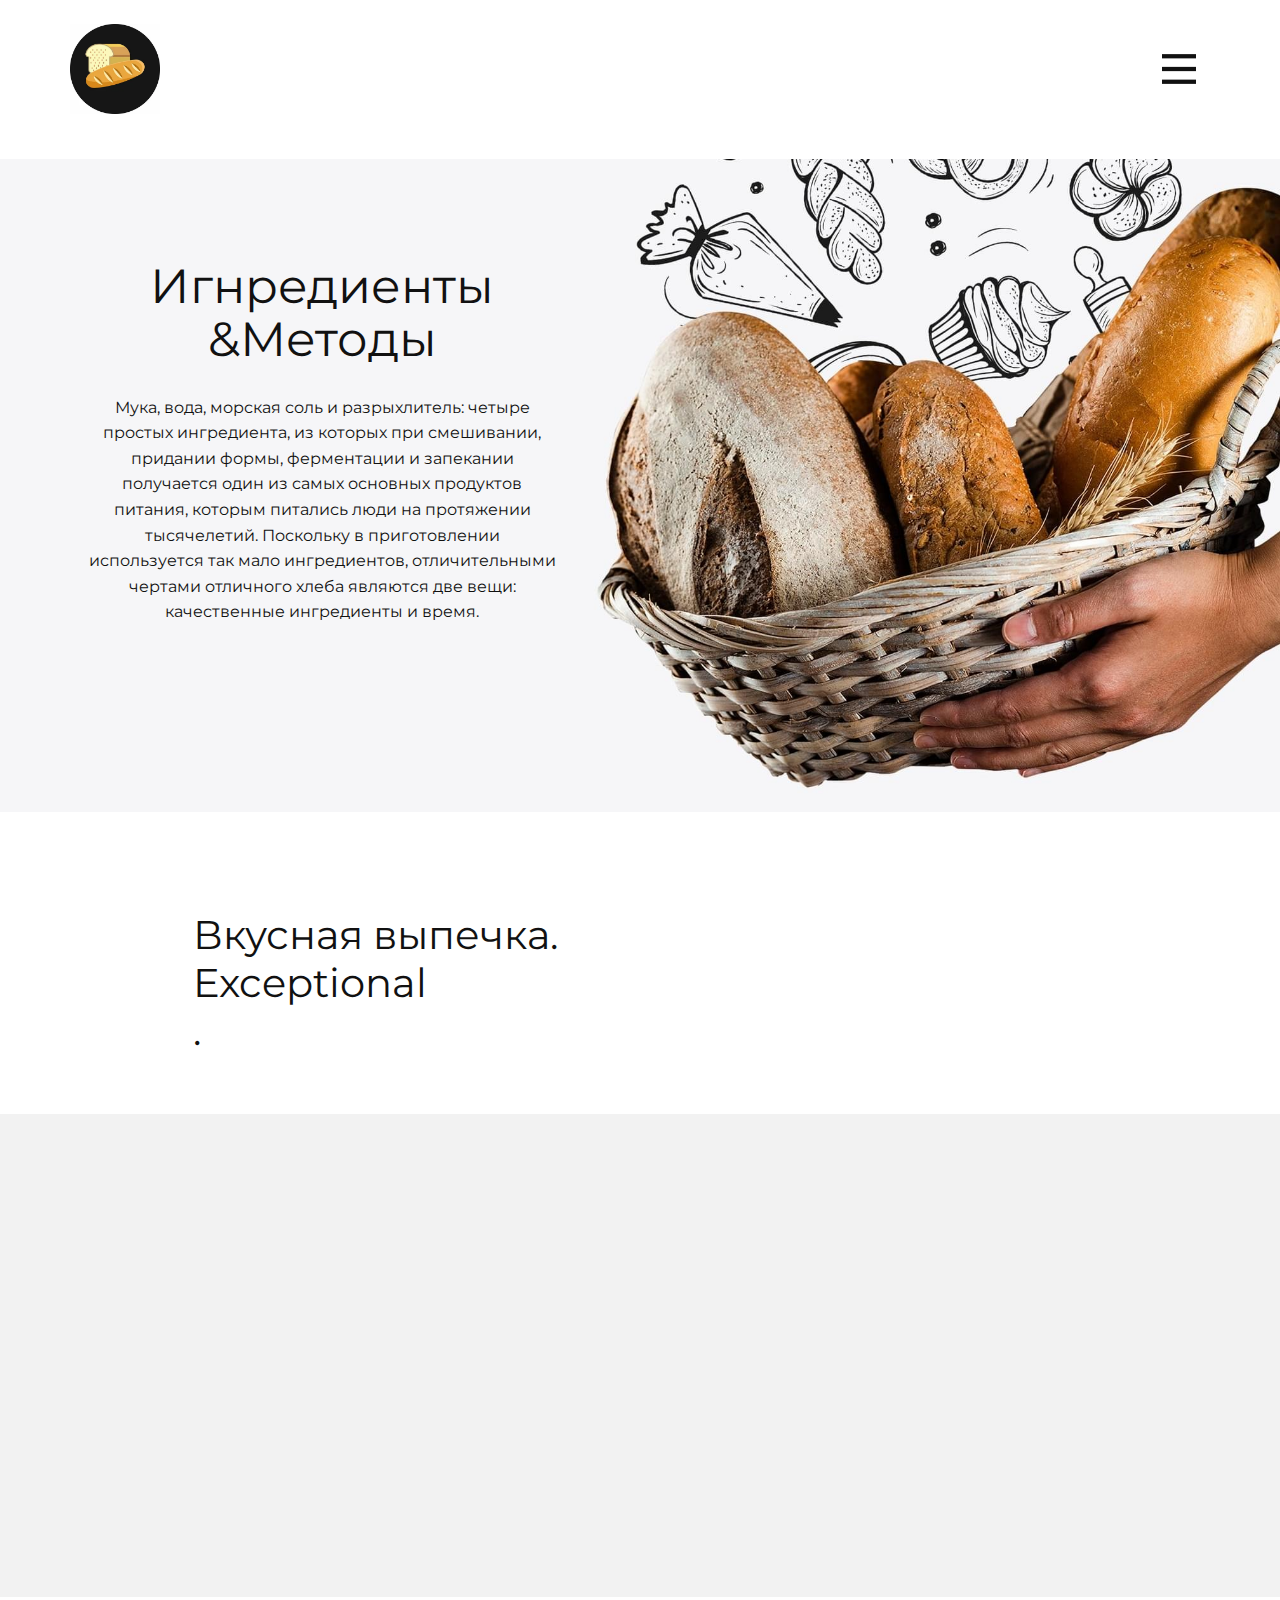
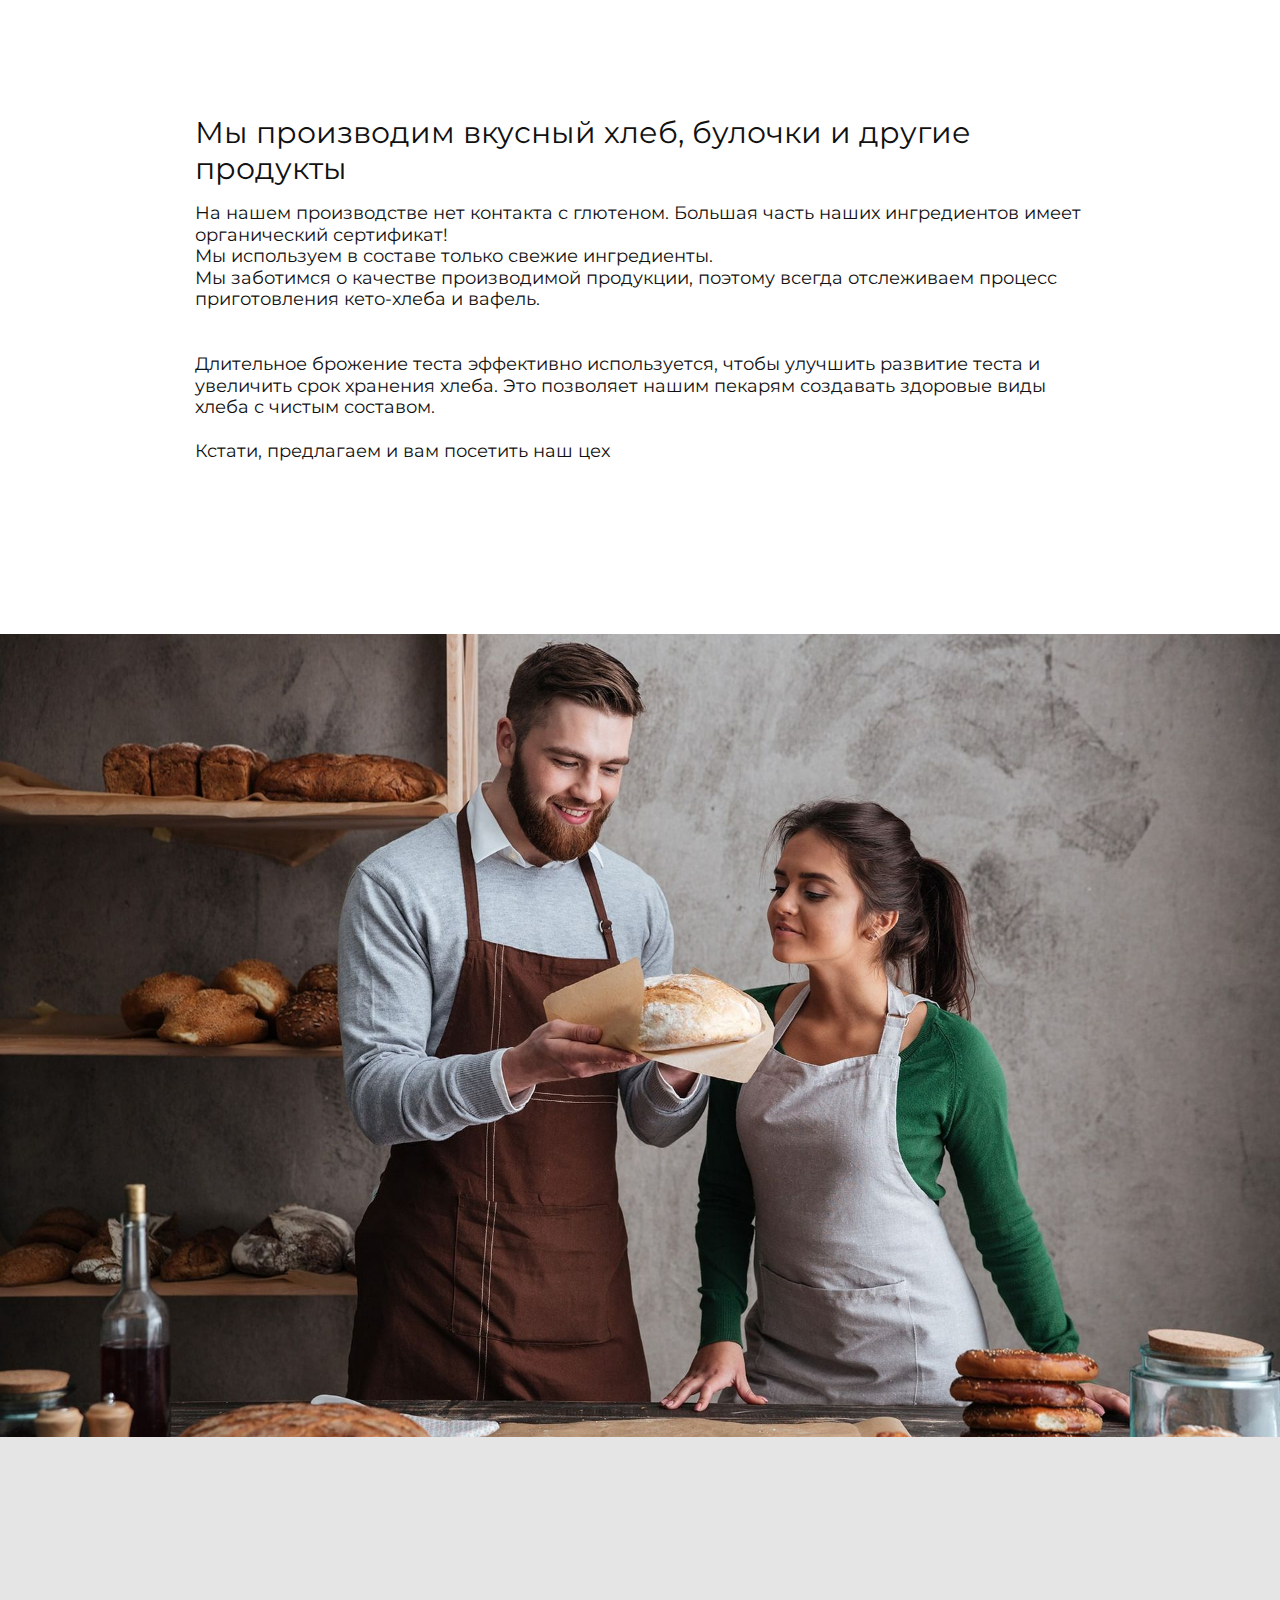
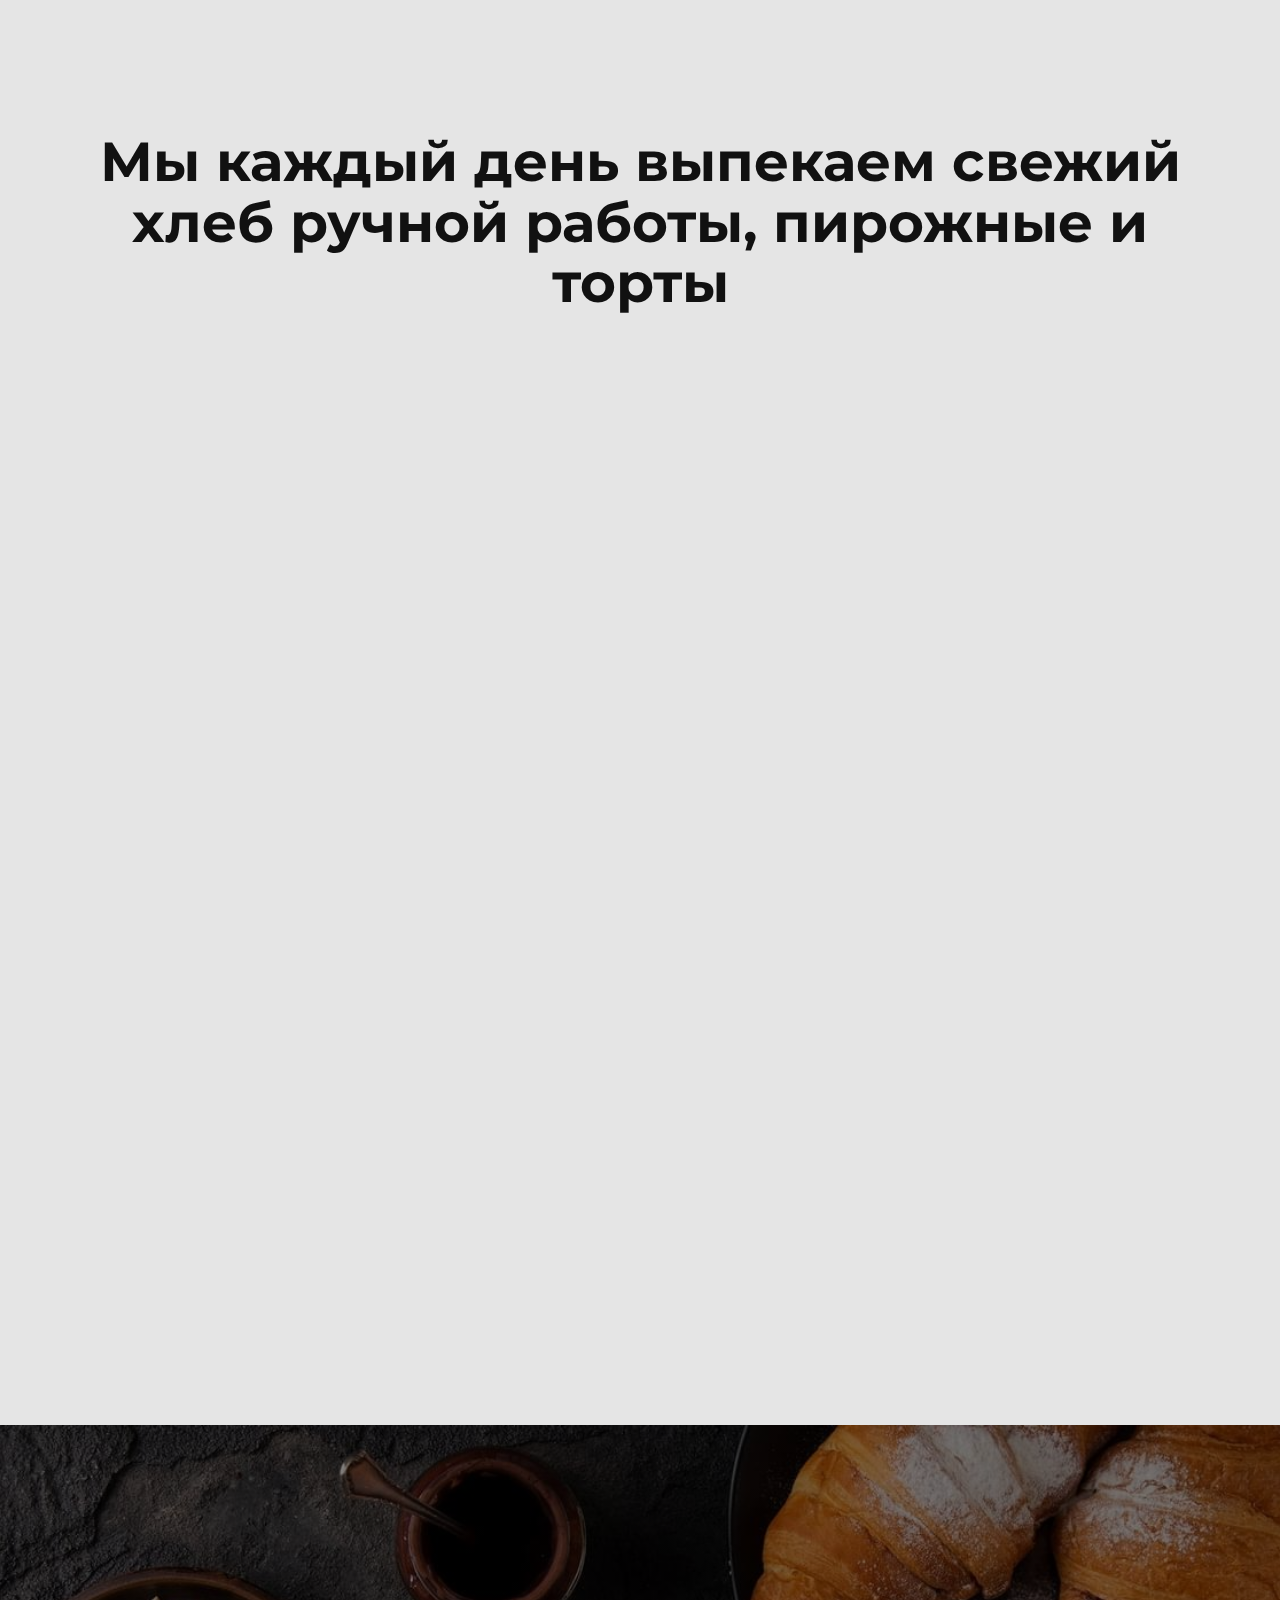
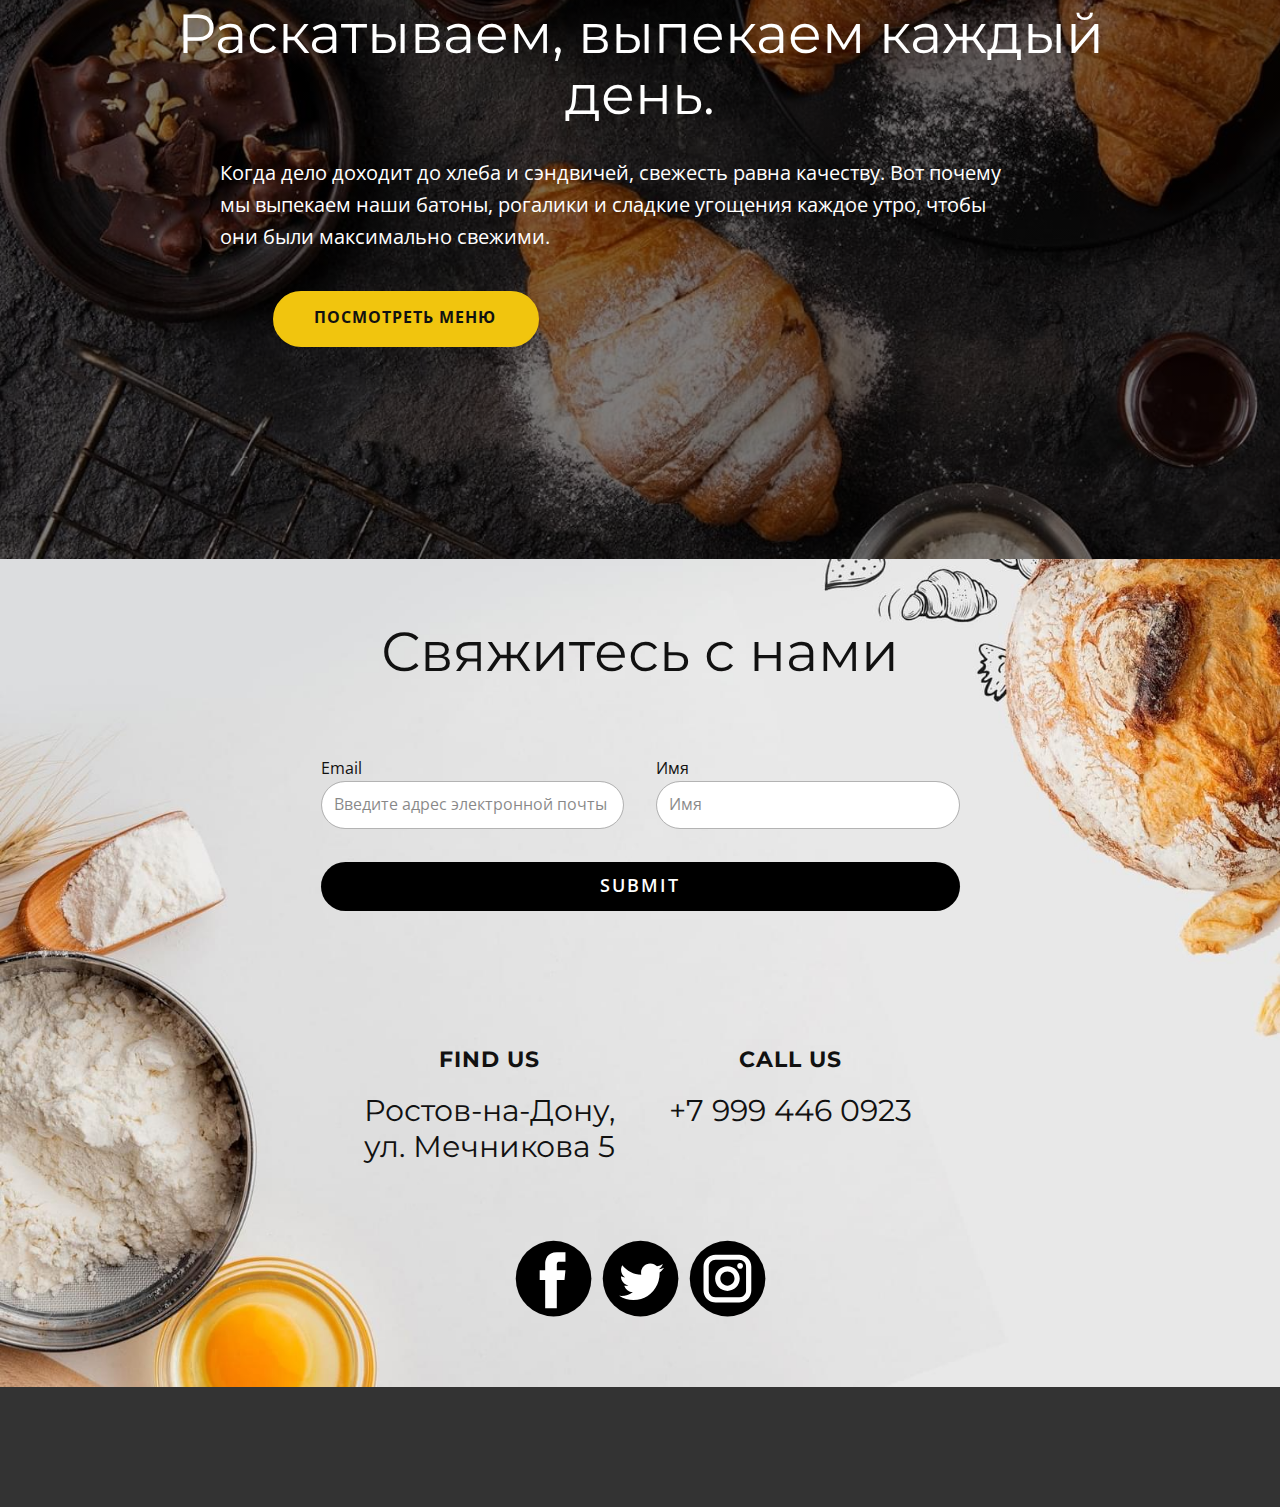
==== commit 667d7acf: "Update index.html" ====
--- a/index.html
+++ b/index.html
@@ -71,7 +71,7 @@
               <div class="u-container-layout u-container-layout-1">
                 <h2 class="u-align-center u-text u-text-1" data-lang-ru="​Ингредиенты &amp;amp; Методы<br>"> Игнредиенты &amp;Методы<br>
                 </h2>
-                <p class="u-align-center u-custom-font u-heading-font u-text u-text-2" data-lang-en="​Flour, water, sea salt, and leavening: four simple ingredients that—when mixed, shaped, fermented, and baked—make one of the most basic foods that has nourished humans for thousands of years. Since such few ingredients are involved, two things set great bread apart: quality ingredients and time."> Мука, вода, морская соль и разрыхлитель: четыре простых ингредиента, из которых при смешивании, придании формы, ферментации и запекании получается один из самых основных продуктов питания, которым питались люди на протяжении тысячелетий. Поскольку в приготовлении используется так мало ингредиентов, отличительными чертами отличного хлеба являются две вещи: качественные ингредиенты и время.</p>
+                <p class="u-align-center u-custom-font u-heading-font u-text u-text-2" data-lang-ru="​Мука, вода, морская соль и разрыхлитель: четыре простых ингредиента, из которых при смешивании, придании формы, ферментации и запекании получается один из самых основных продуктов питания, которым питались люди на протяжении тысячелетий. Поскольку в приготовлении используется так мало ингредиентов, отличительными чертами отличного хлеба являются две вещи: качественные ингредиенты и время."> Мука, вода, морская соль и разрыхлитель: четыре простых ингредиента, из которых при смешивании, придании формы, ферментации и запекании получается один из самых основных продуктов питания, которым питались люди на протяжении тысячелетий. Поскольку в приготовлении используется так мало ингредиентов, отличительными чертами отличного хлеба являются две вещи: качественные ингредиенты и время.</p>
               </div>
             </div>
             <div class="u-container-style u-image u-layout-cell u-right-cell u-shape-rectangle u-size-35 u-image-1" data-image-width="1112" data-image-height="1080" data-animation-name="customAnimationIn" data-animation-duration="1000">
@@ -90,9 +90,9 @@
               <div class="u-layout-col">
                 <div class="u-container-style u-layout-cell u-left-cell u-size-20 u-layout-cell-1">
                   <div class="u-container-layout u-valign-middle u-container-layout-1">
-                    <h3 class="u-text u-text-1" data-lang-en="​Delicious Baking.
+                    <h3 class="u-text u-text-1" data-lang-ru="​Вкусная выпечка.
 <br>Exceptional
-<br>Quality."> Delicious Baking. <br>Exceptional <br>Quality.
+<br>Quality."> Вкусная выпечка. <br>Exceptional <br>.
                     </h3>
                   </div>
                 </div>
@@ -116,7 +116,7 @@
       </div>
       <div class="u-container-style u-group u-group-1">
         <div class="u-container-layout u-container-layout-5">
-          <h4 class="u-text u-text-2" data-lang-en="W​e produce delicious bread, rolls and other products"> Мы производим вкусный хлеб, булочки и другие продукты</h4>
+          <h4 class="u-text u-text-2" data-lang-ru="Мы производим вкусный хлеб, булочки и другие продукты"> Мы производим вкусный хлеб, булочки и другие продукты</h4>
           <h6 class="u-text u-text-3"> На нашем производстве нет контакта с глютеном. Большая часть наших ингредиентов имеет органический сертификат!<br>Мы используем в составе только свежие ингредиенты.<br>Мы заботимся о качестве производимой продукции, поэтому всегда отслеживаем процесс приготовления кето-хлеба и вафель.&nbsp;<br>
             <br>
             <br>Длительное брожение теста эффективно используется, чтобы улучшить развитие теста и увеличить срок хранения хлеба. Это позволяет нашим пекарям создавать здоровые виды хлеба с чистым составом.<br>
@@ -129,13 +129,13 @@
       <img class="u-expanded-width u-image u-image-1" src="images/ggg5-min.jpg" data-image-width="1980" data-image-height="1320">
       <div class="u-container-style u-group u-radius-20 u-shape-round u-white u-group-1" data-animation-name="customAnimationIn" data-animation-duration="1000">
         <div class="u-container-layout u-container-layout-1">
-          <h3 class="u-text u-text-1" data-lang-en="Our Mission">Our Mission</h3>
-          <p class="u-text u-text-2" data-lang-en="​We opened our first bakery in the South End in 2000 with one goal: to make the world a sweeter place through warm smiles, gooey sticky buns, in voluptate velit esse cillum dolore eu fugiat nulla pariatur. Excepteur sint occaecat cupidatat non proident, sunt in culpa qui officia deserunt mollit anim id est laborum."> Мы открыли нашу первую пекарню в 2000 году с одной целью: сделать мир слаще с помощью теплых улыбок и липких булочек.</p>
+          <h3 class="u-text u-text-1" data-lang-ru="Наша Миссия">Наша Миссия</h3>
+          <p class="u-text u-text-2" data-lang-ru="​Мы открыли нашу первую пекарню в 2000 году с одной целью: сделать мир слаще с помощью теплых улыбок и липких булочек."> Мы открыли нашу первую пекарню в 2000 году с одной целью: сделать мир слаще с помощью теплых улыбок и липких булочек.</p>
         </div>
       </div>
     </section>
     <section class="u-align-center u-clearfix u-grey-10 u-section-4" id="carousel_dfd0">
-      <h2 class="u-align-center u-text u-text-1" data-lang-en="​​We bake fresh, handmade bread, pastries and cakes every day"> We bake fresh, handmade bread, pastries and cakes every day</h2>
+      <h2 class="u-align-center u-text u-text-1" data-lang-ru="​​Мы каждый день выпекаем свежий хлеб ручной работы, пирожные и торты"> Мы каждый день выпекаем свежий хлеб ручной работы, пирожные и торты</h2>
       <div class="u-align-left u-clearfix u-layout-wrap u-layout-wrap-1">
         <div class="u-layout">
           <div class="u-layout-row">
@@ -148,14 +148,14 @@
                   <div class="u-repeater u-repeater-1">
                     <div class="u-container-align-center u-container-style u-list-item u-repeater-item">
                       <div class="u-container-layout u-similar-container u-container-layout-3"><span class="u-align-center u-file-icon u-icon u-icon-1" data-animation-name="customAnimationIn" data-animation-duration="1000"><img src="images/3014502.png" alt=""></span>
-                        <h5 class="u-align-center u-text u-text-2" data-lang-en="​Baked Fresh Daily" data-animation-name="customAnimationIn" data-animation-duration="1000"> Baked Fresh Daily</h5>
-                        <p class="u-align-center u-text u-text-3" data-lang-en="​Our bread is baked fresh daily, contains no preservatives and is very high in quality. It is also especially nice and soft" data-animation-name="customAnimationIn" data-animation-duration="1000"> Мы продаем лишь свежий хлеб, который не содержит консервантов и отличается очень высоким качеством. Он также особенно приятный и мягкий</p>
+                        <h5 class="u-align-center u-text u-text-2" data-lang-ru="​Свежая выпечка Ежедневно" data-animation-name="customAnimationIn" data-animation-duration="1000"> Свежая выпечка Ежедневно</h5>
+                        <p class="u-align-center u-text u-text-3" data-lang-ru="​Наш хлеб ежедневно выпекается свежим, не содержит консервантов и отличается очень высоким качеством. Он также особенно приятный и мягкий" data-animation-name="customAnimationIn" data-animation-duration="1000"> Мы продаем лишь свежий хлеб, который не содержит консервантов и отличается очень высоким качеством. Он также особенно приятный и мягкий</p>
                       </div>
                     </div>
                     <div class="u-container-style u-list-item u-repeater-item">
                       <div class="u-container-layout u-similar-container u-container-layout-4"><span class="u-align-center u-file-icon u-icon u-icon-2" data-animation-name="customAnimationIn" data-animation-duration="1000"><img src="images/4241664.png" alt=""></span>
-                        <h5 class="u-align-center u-text u-text-4" data-lang-en="​Great Value" data-animation-name="customAnimationIn" data-animation-duration="1000"> Great Value</h5>
-                        <p class="u-align-center u-text u-text-default u-text-5" data-lang-en="​With the most competitive prices on the market we are able to deliver great value without compromising on taste" data-animation-name="customAnimationIn" data-animation-duration="1000"> Благодаря самым низким ценам на рынке мы можем обеспечить высокое качество без ущерба для вкуса</p>
+                        <h5 class="u-align-center u-text u-text-4" data-lang-ru="​Большое значение" data-animation-name="customAnimationIn" data-animation-duration="1000"> Great Value</h5>
+                        <p class="u-align-center u-text u-text-default u-text-5" data-lang-ru="​Благодаря самым низким ценам на рынке мы можем обеспечить высокое качество без ущерба для вкуса" data-animation-name="customAnimationIn" data-animation-duration="1000"> Благодаря самым низким ценам на рынке мы можем обеспечить высокое качество без ущерба для вкуса</p>
                       </div>
                     </div>
                   </div>
@@ -168,14 +168,14 @@
     </section>
     <section class="skrollable skrollable-between u-align-center u-clearfix u-image u-shading u-section-5" src="" id="carousel_0abe" data-image-width="1280" data-image-height="640">
       <div class="u-clearfix u-sheet u-sheet-1">
-        <h2 class="u-align-center u-text u-text-1" data-lang-en="​Roll, proof, and bake. Every day."> Roll, proof, and bake. Every day.</h2>
-        <p class="u-align-left u-large-text u-text u-text-variant u-text-2" data-lang-en="​When it comes to bread and sandwiches, freshness equals quality. That's why we bake our loaves, bagels, and sweet treats every single morning for maximum freshness."> Когда дело доходит до хлеба и сэндвичей, свежесть равна качеству. Вот почему мы выпекаем наши батоны, рогалики и сладкие угощения каждое утро, чтобы они были максимально свежими.</p>
+        <h2 class="u-align-center u-text u-text-1" data-lang-ru="​Раскатываем, выпекаем каждый день."> Раскатываем, выпекаем каждый день.</h2>
+        <p class="u-align-left u-large-text u-text u-text-variant u-text-2" data-lang-ru="​Когда дело доходит до хлеба и сэндвичей, свежесть равна качеству. Вот почему мы выпекаем наши батоны, рогалики и сладкие угощения каждое утро, чтобы они были максимально свежими."> Когда дело доходит до хлеба и сэндвичей, свежесть равна качеству. Вот почему мы выпекаем наши батоны, рогалики и сладкие угощения каждое утро, чтобы они были максимально свежими.</p>
         <div class="u-clearfix u-expanded-width-xs u-layout-custom-sm u-layout-custom-xs u-layout-wrap u-layout-wrap-1">
           <div class="u-layout">
             <div class="u-layout-row">
               <div class="u-align-right u-container-align-center-xs u-container-style u-layout-cell u-left-cell u-size-60 u-layout-cell-1">
                 <div class="u-container-layout u-valign-top u-container-layout-1">
-                  <a href="Главная.html" class="u-align-center-xs u-border-2 u-border-palette-3-base u-btn u-btn-round u-button-style u-palette-3-base u-radius-50 u-btn-1" data-lang-en="{&quot;content&quot;:&quot;See Full Menu&quot;,&quot;href&quot;:&quot;https://nicepage.com/c/pets-animals-html-templates&quot;}">See Full Menu</a>
+                  <a href="Главная.html" class="u-align-center-xs u-border-2 u-border-palette-3-base u-btn u-btn-round u-button-style u-palette-3-base u-radius-50 u-btn-1" data-lang-ru="{&quot;content&quot;:&quot;Посмотреть меню&quot;,&quot;href&quot;:&quot;https://nicepage.com/c/pets-animals-html-templates&quot;}">Посмотреть меню</a>
                 </div>
               </div>
             </div>
@@ -187,27 +187,27 @@
       <div class="u-clearfix u-sheet u-valign-middle-sm u-valign-middle-xs u-sheet-1">
         <div class="u-align-left u-container-style u-group u-group-1">
           <div class="u-container-layout u-valign-top u-container-layout-1">
-            <h2 class="u-align-center u-text u-text-default u-text-1" data-lang-en="Contact Us">Contact Us</h2>
+            <h2 class="u-align-center u-text u-text-default u-text-1" data-lang-ru="Свяжитесь с нами">Свяжитесь с нами</h2>
             <div class="u-form u-form-1">
               <form action="https://forms.nicepagesrv.com/v2/form/process" class="u-clearfix u-form-spacing-32 u-form-vertical u-inner-form" source="email" name="form" style="padding: 10px;">
                 <div class="u-form-email u-form-group u-form-partition-factor-2">
                   <label class="u-label" data-lang-en="Email">Email</label>
-                  <input type="email" placeholder="Enter a valid email address" id="email-bb9b" name="email" class="u-input u-input-rectangle u-radius-50" required="" data-lang-en="Enter a valid email address">
+                  <input type="email" placeholder="Введите адрес электронной почты" id="email-bb9b" name="email" class="u-input u-input-rectangle u-radius-50" required="" data-lang-en="Enter a valid email address">
                 </div>
                 <div class="u-form-group u-form-name u-form-partition-factor-2">
-                  <label class="u-label" data-lang-en="Name">Name</label>
-                  <input type="text" placeholder="Enter your Name" id="name-bb9b" name="name" class="u-input u-input-rectangle u-radius-50" required="" data-lang-en="Enter your Name">
+                  <label class="u-label" data-lang-ru="Имя">Имя</label>
+                  <input type="text" placeholder="Имя" id="name-bb9b" name="name" class="u-input u-input-rectangle u-radius-50" required="" data-lang-ru="Введите ваше имя">
                 </div>
                 <div class="u-align-left u-form-group u-form-submit">
                   <a href="#" class="u-active-grey-70 u-black u-border-none u-btn u-btn-round u-btn-submit u-button-style u-hover-grey-70 u-radius-50 u-btn-1" data-lang-en="{&quot;content&quot;:&quot;Submit&quot;,&quot;href&quot;:&quot;#&quot;}">Submit</a>
                   <input type="submit" value="submit" class="u-form-control-hidden" wfd-id="id510">
                 </div>
-                <div class="u-form-send-message u-form-send-success" data-lang-en="
-            Thank you! Your message has been sent.
+                <div class="u-form-send-message u-form-send-success" data-lang-ru="
+            Спасибо, ваше сообщение отправлено.
         "> Thank you! Your message has been sent. </div>
-                <div class="u-form-send-error u-form-send-message" data-lang-en="
-            Unable to send your message. Please fix errors then try again.
-        "> Unable to send your message. Please fix errors then try again. </div>
+                <div class="u-form-send-error u-form-send-message" data-lang-ru="
+           Не удается отправить ваше сообщение. Пожалуйста, исправьте ошибки, затем повторите попытку.
+        "> Не удается отправить ваше сообщение. Пожалуйста, исправьте ошибки, затем повторите попытку. </div>
                 <input type="hidden" value="" name="recaptchaResponse" wfd-id="id511">
                 <input type="hidden" name="formServices" value="9e26815a054b4f5a18ac76ddfccf6e96">
               </form>
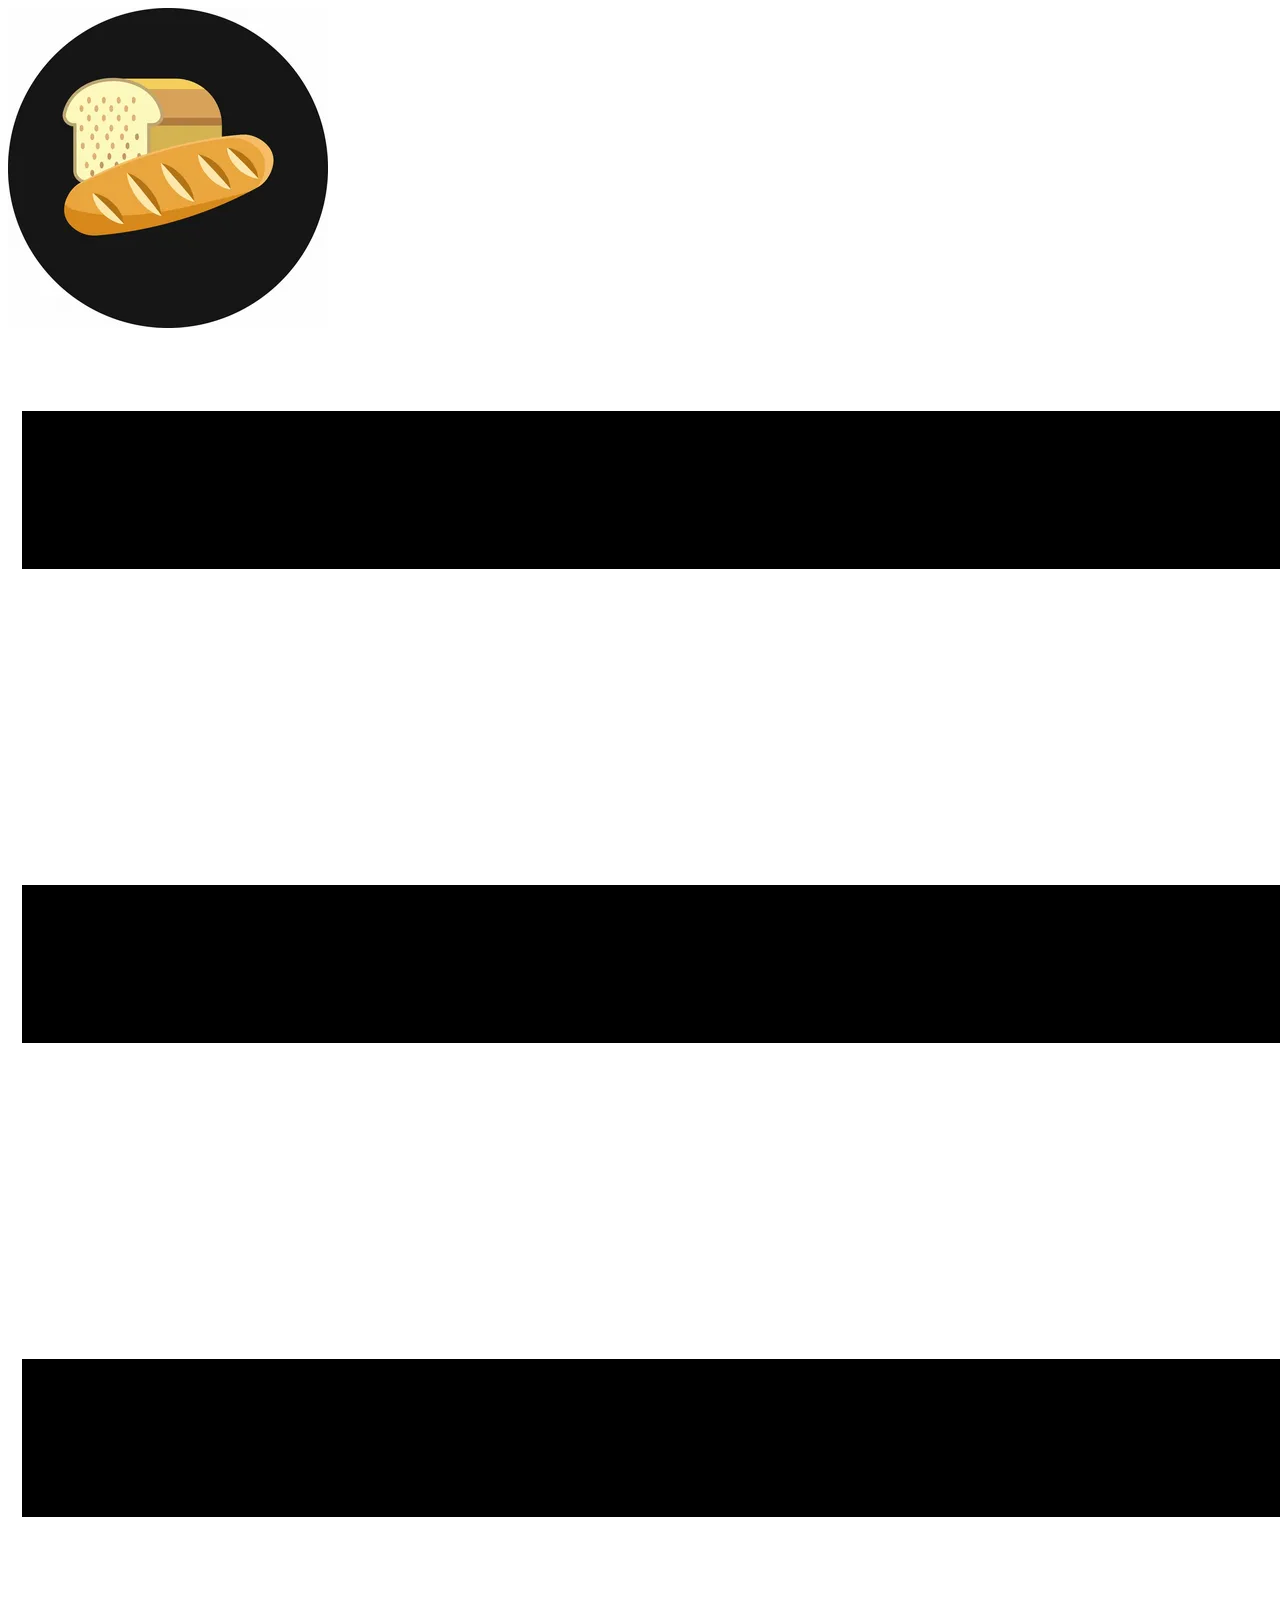
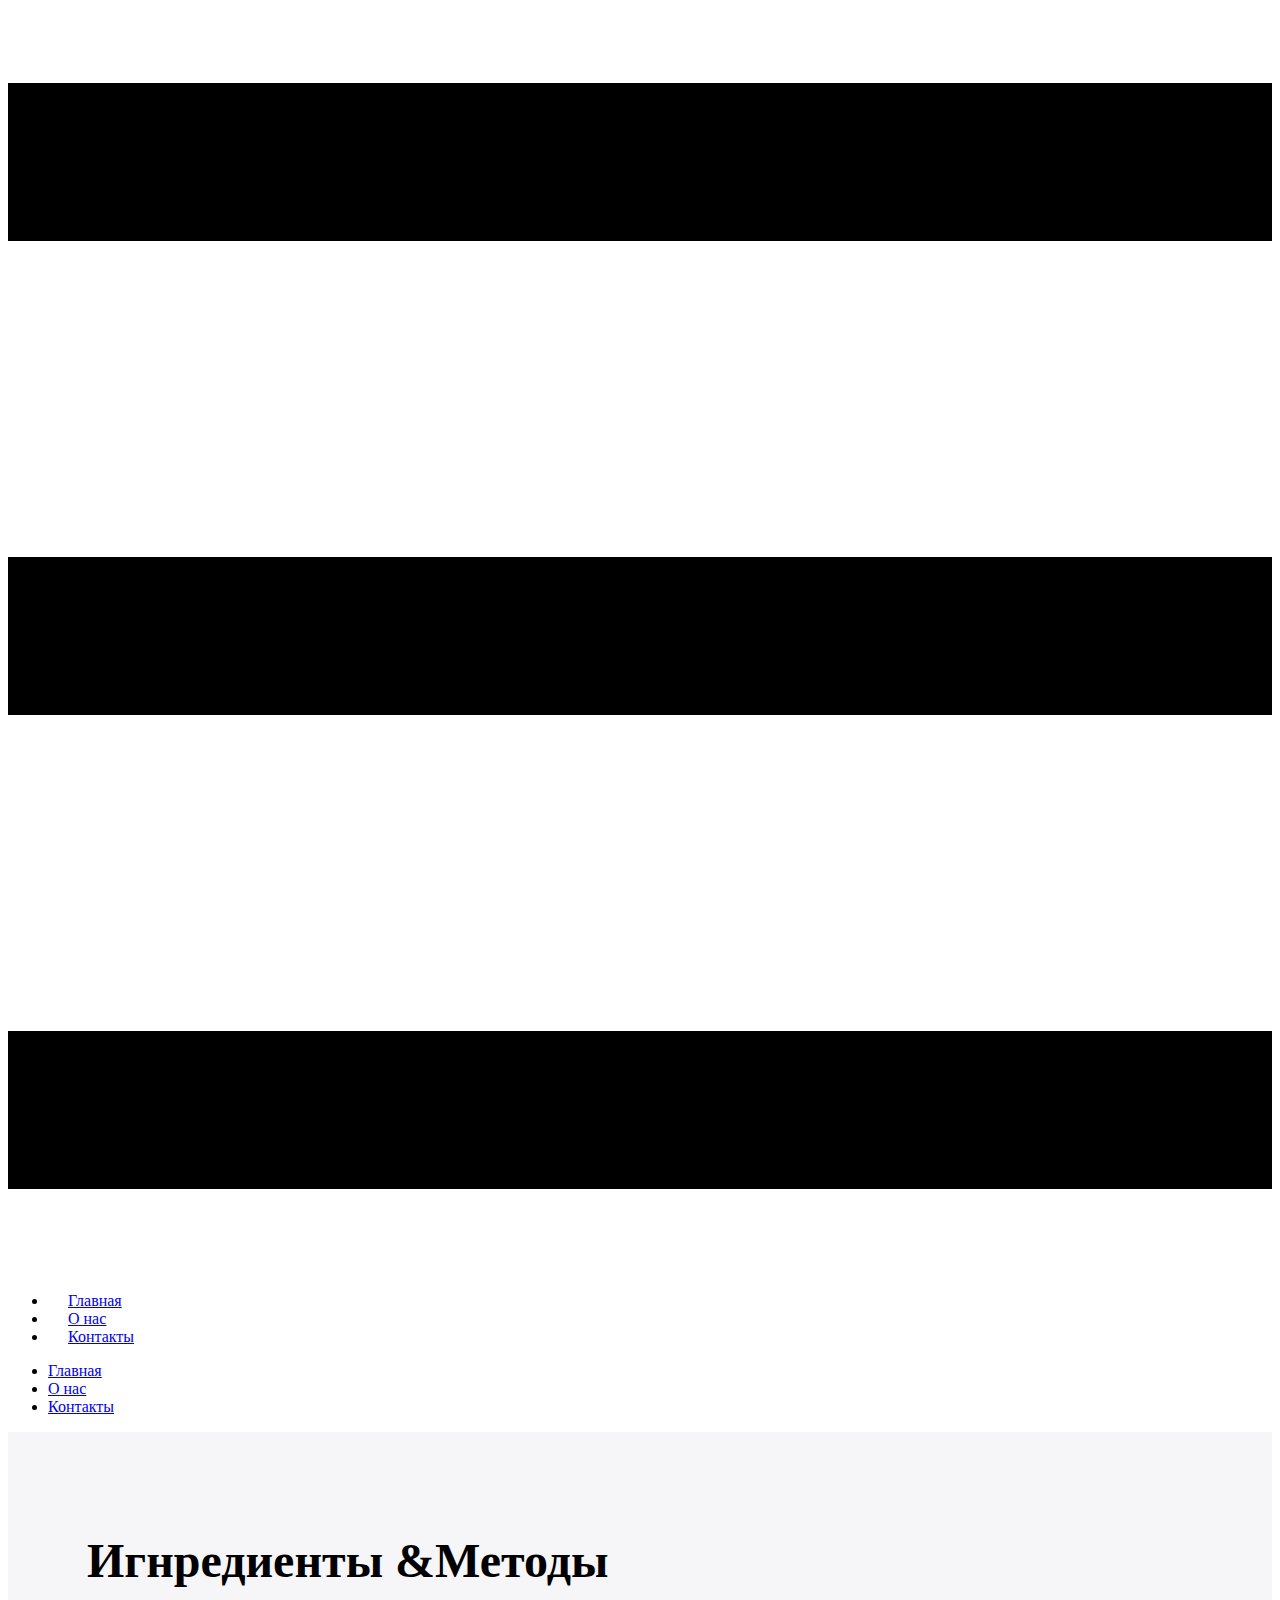
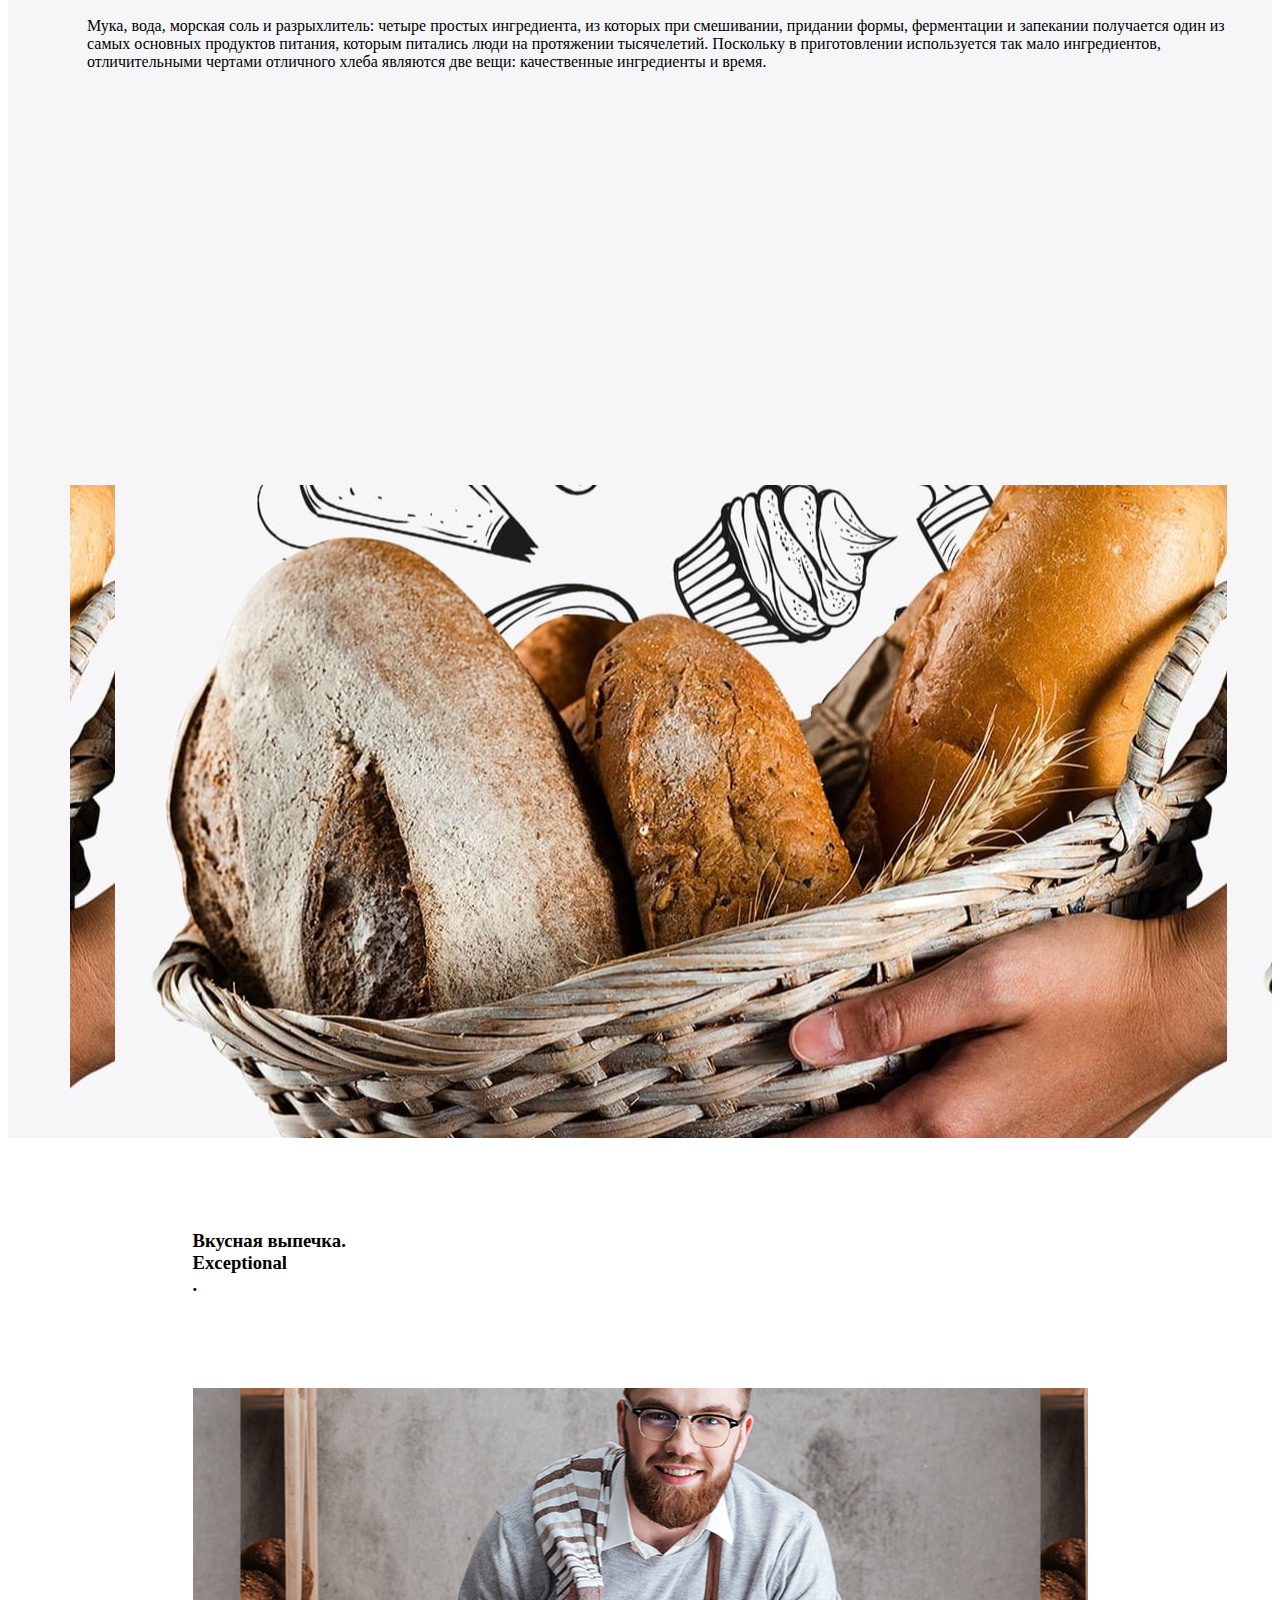
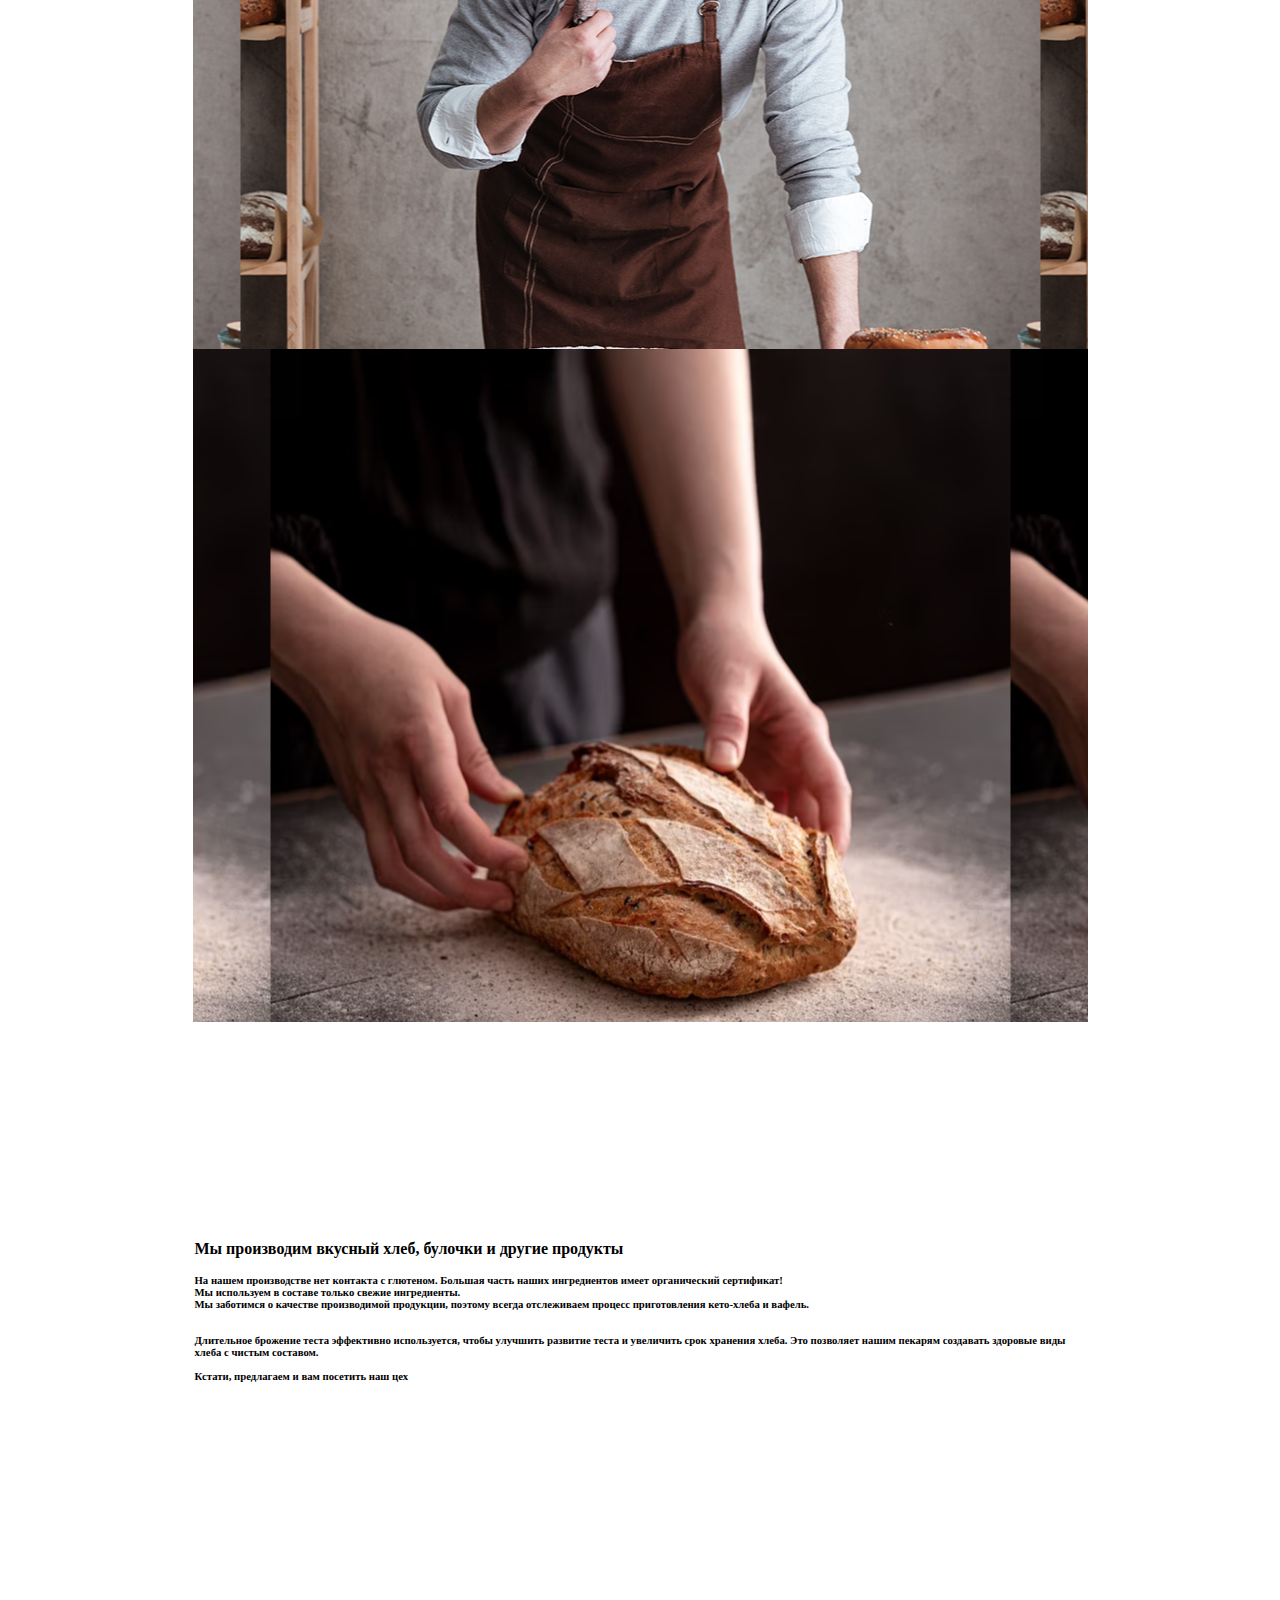
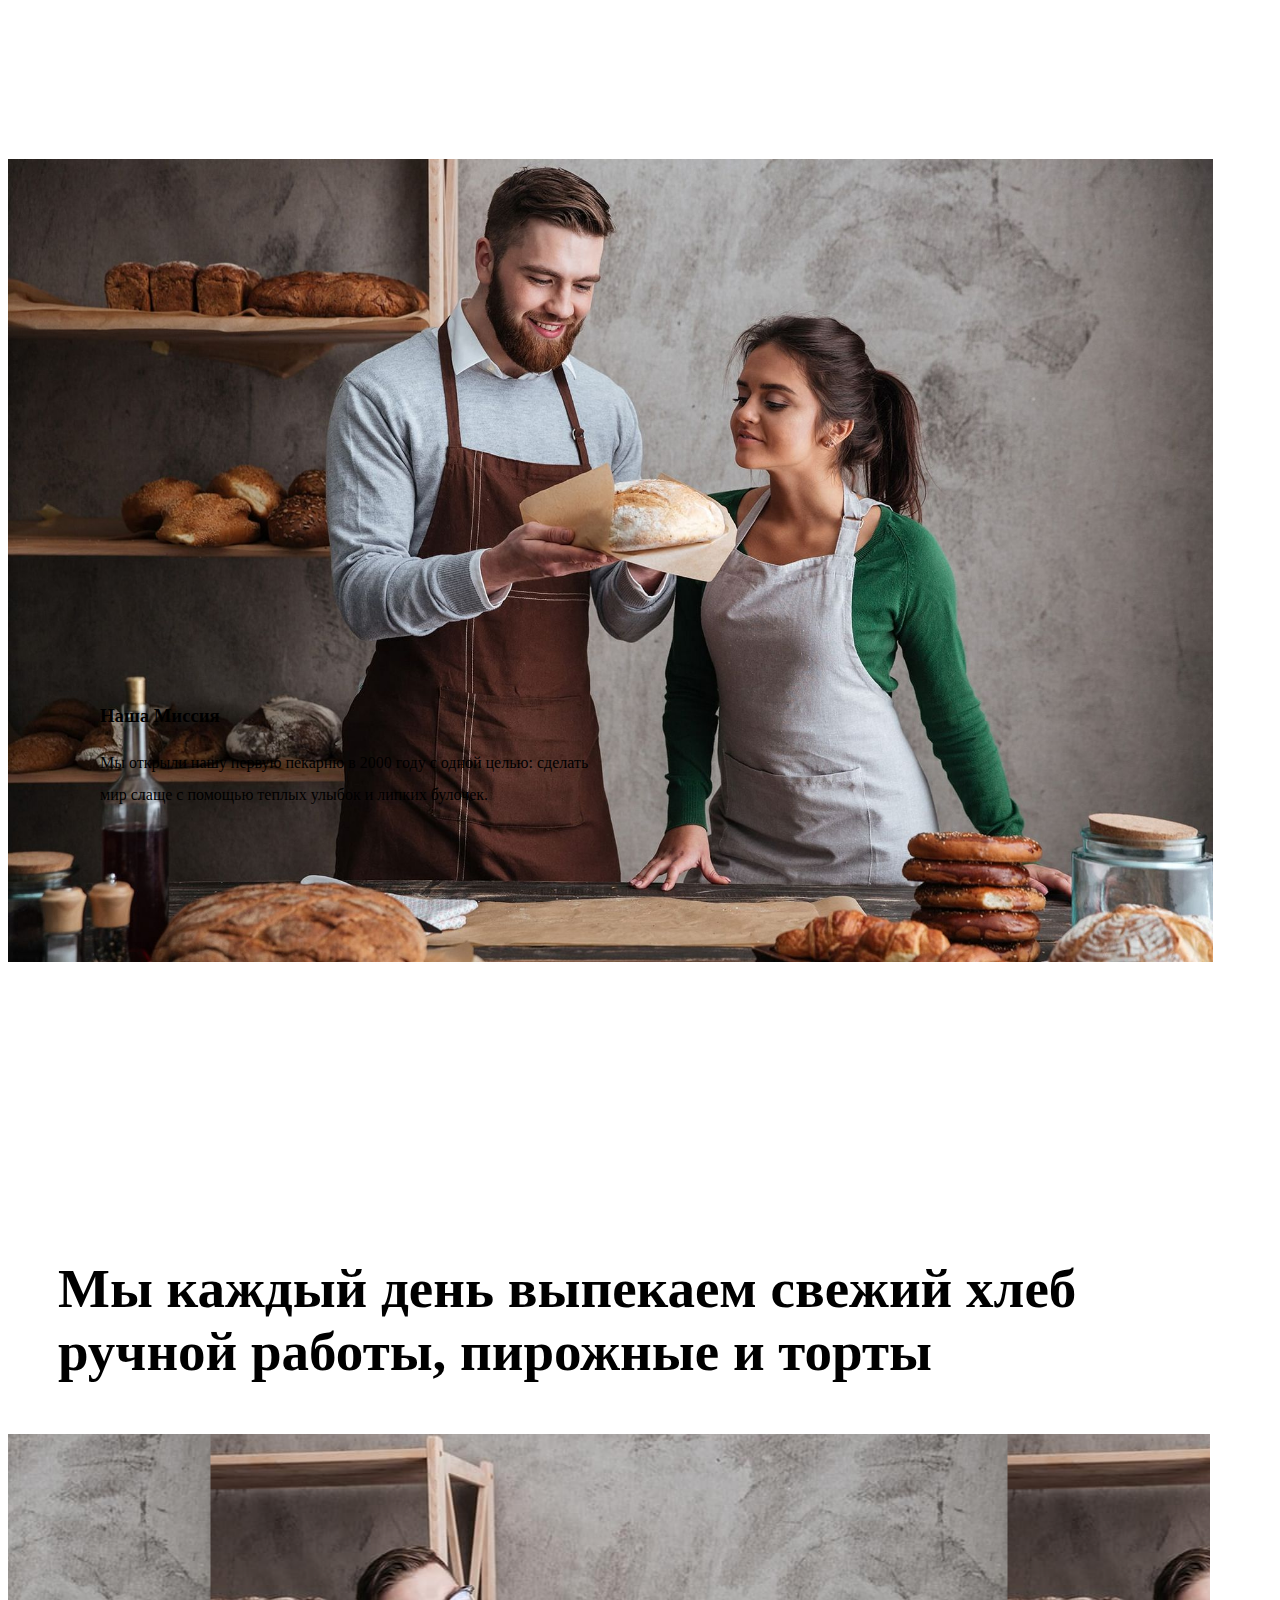
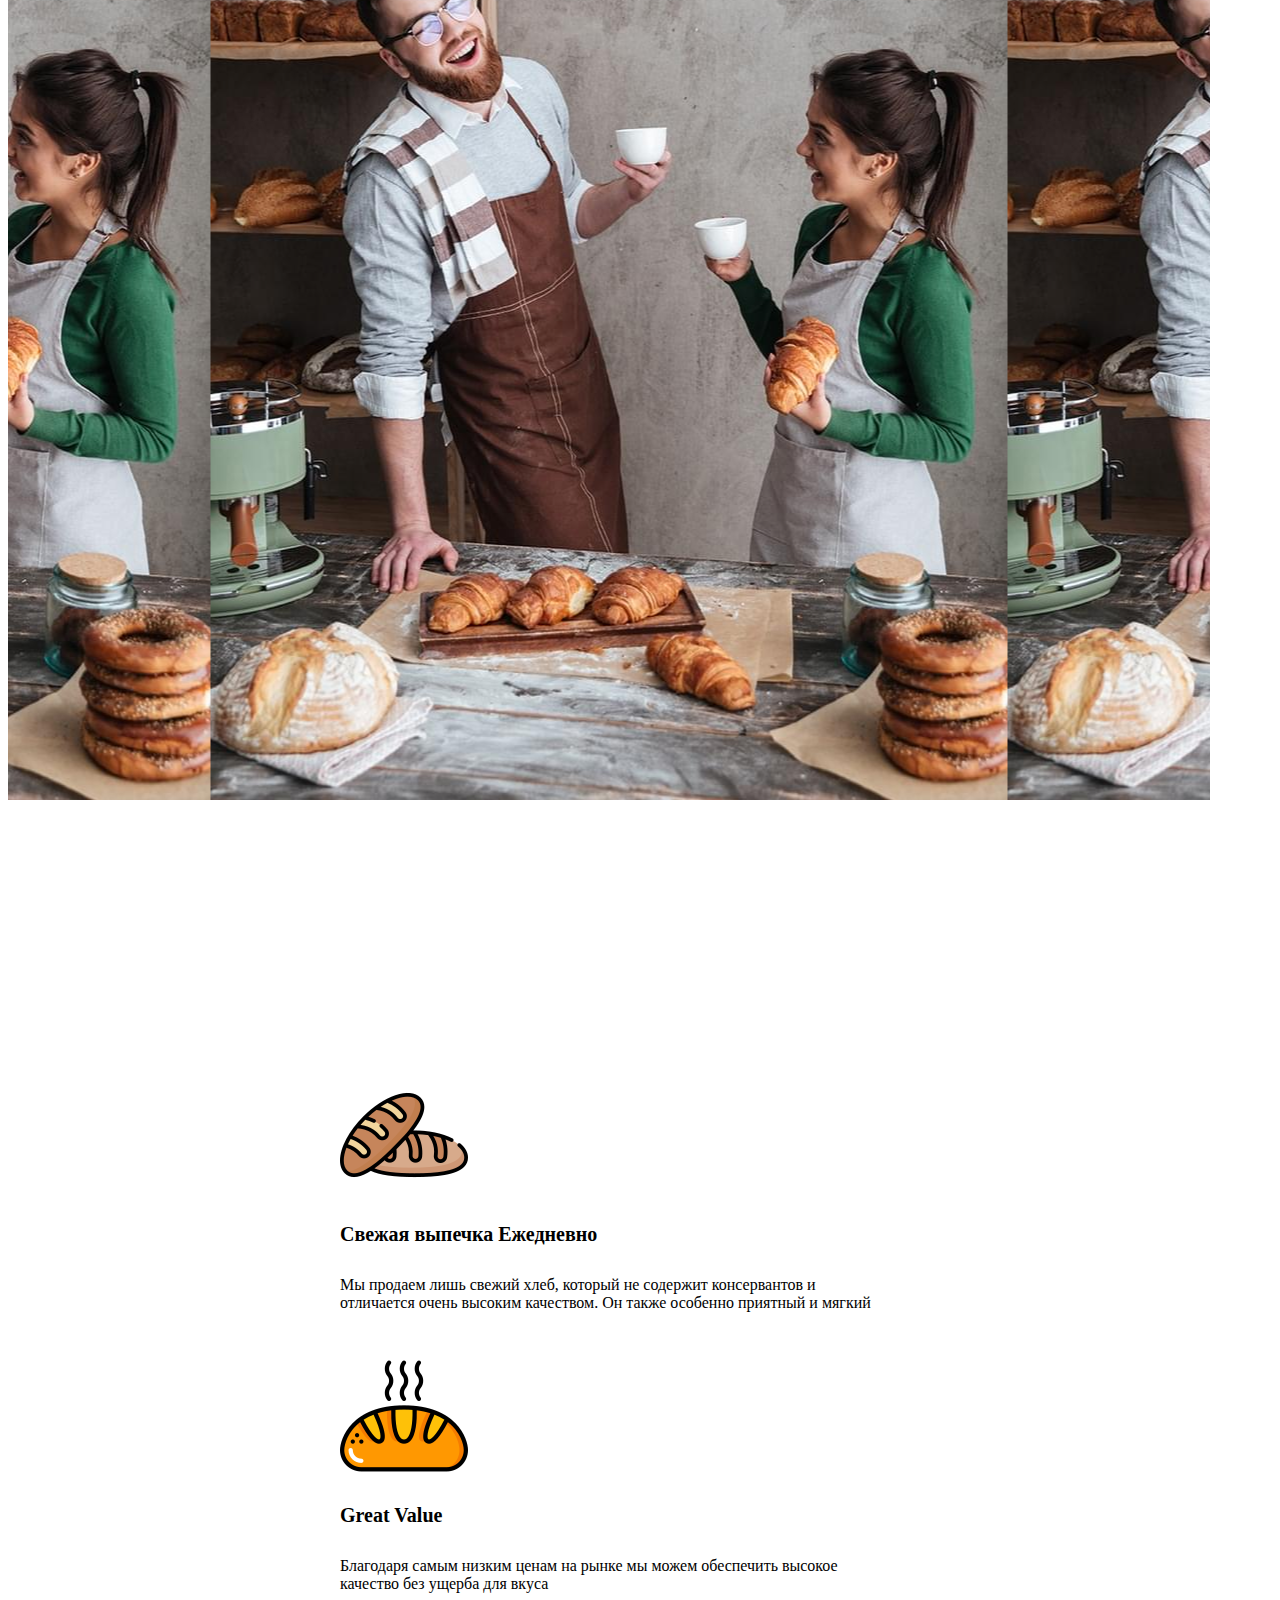
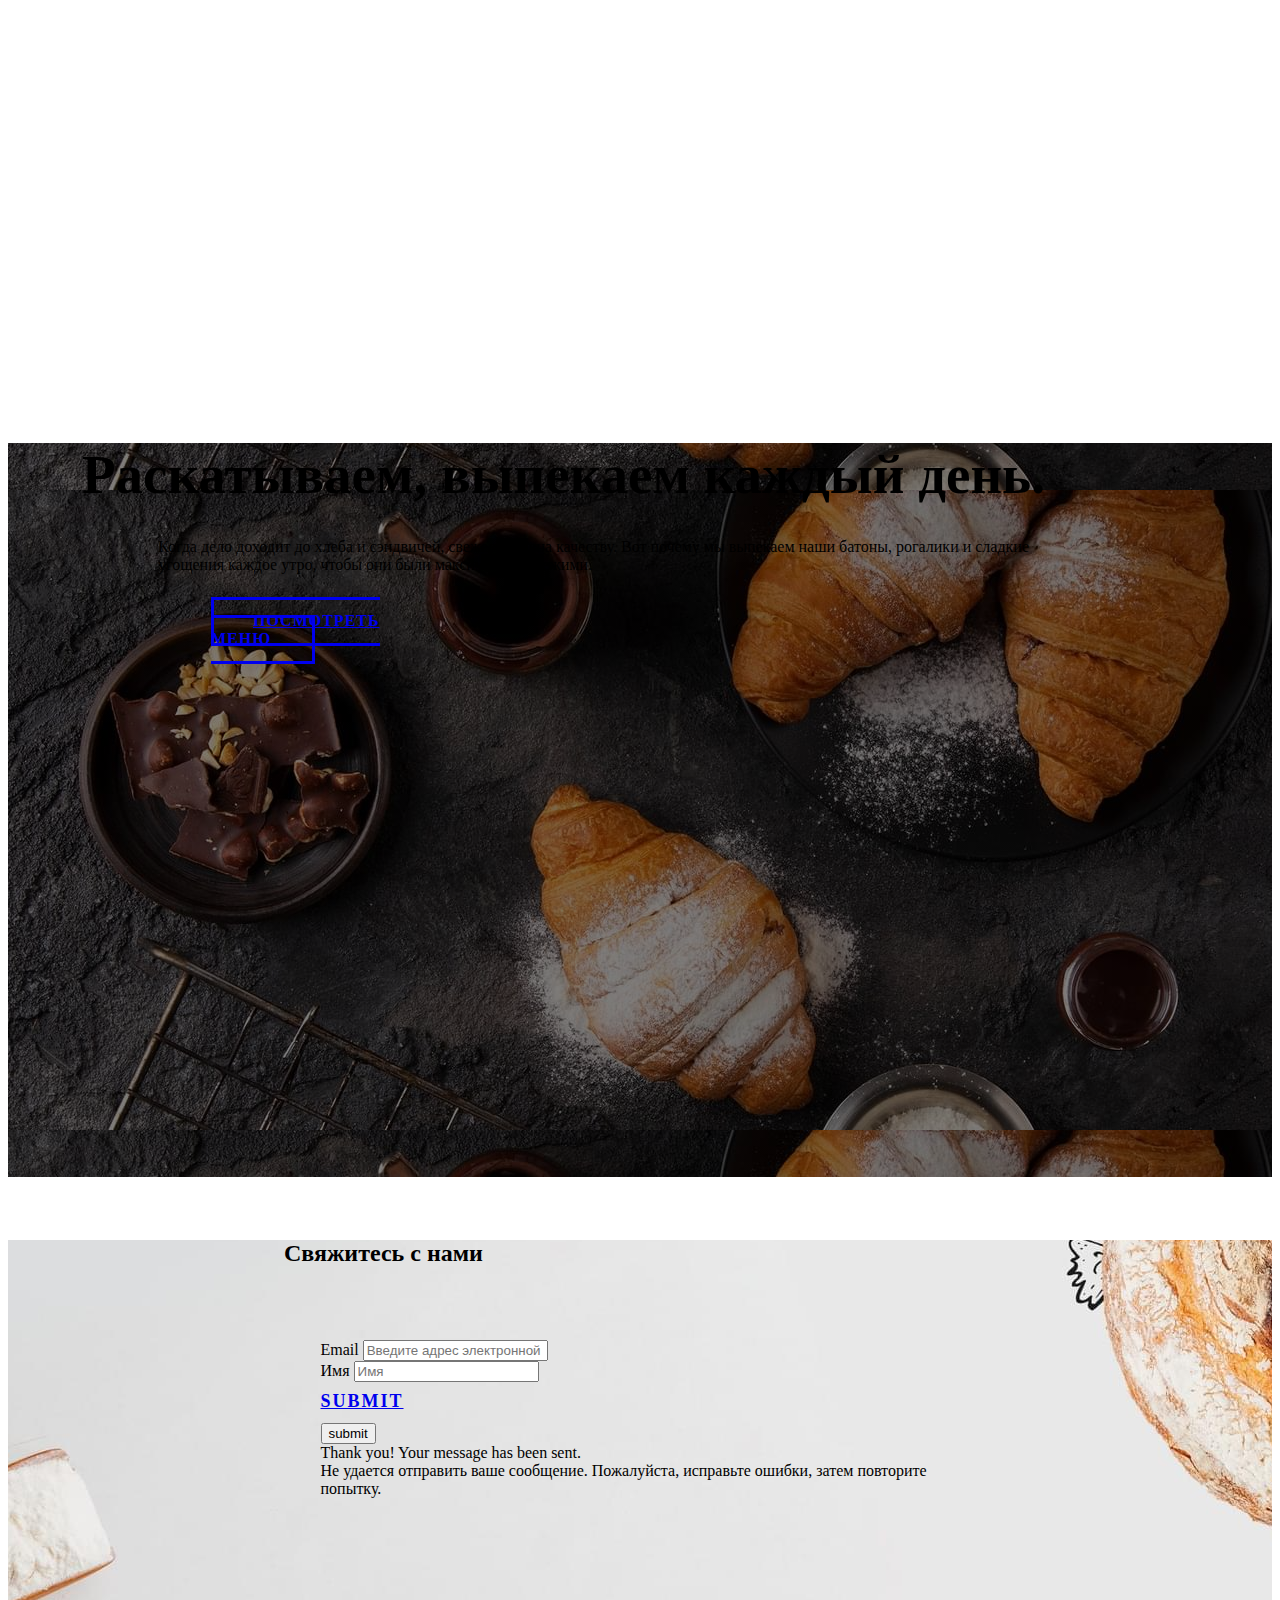
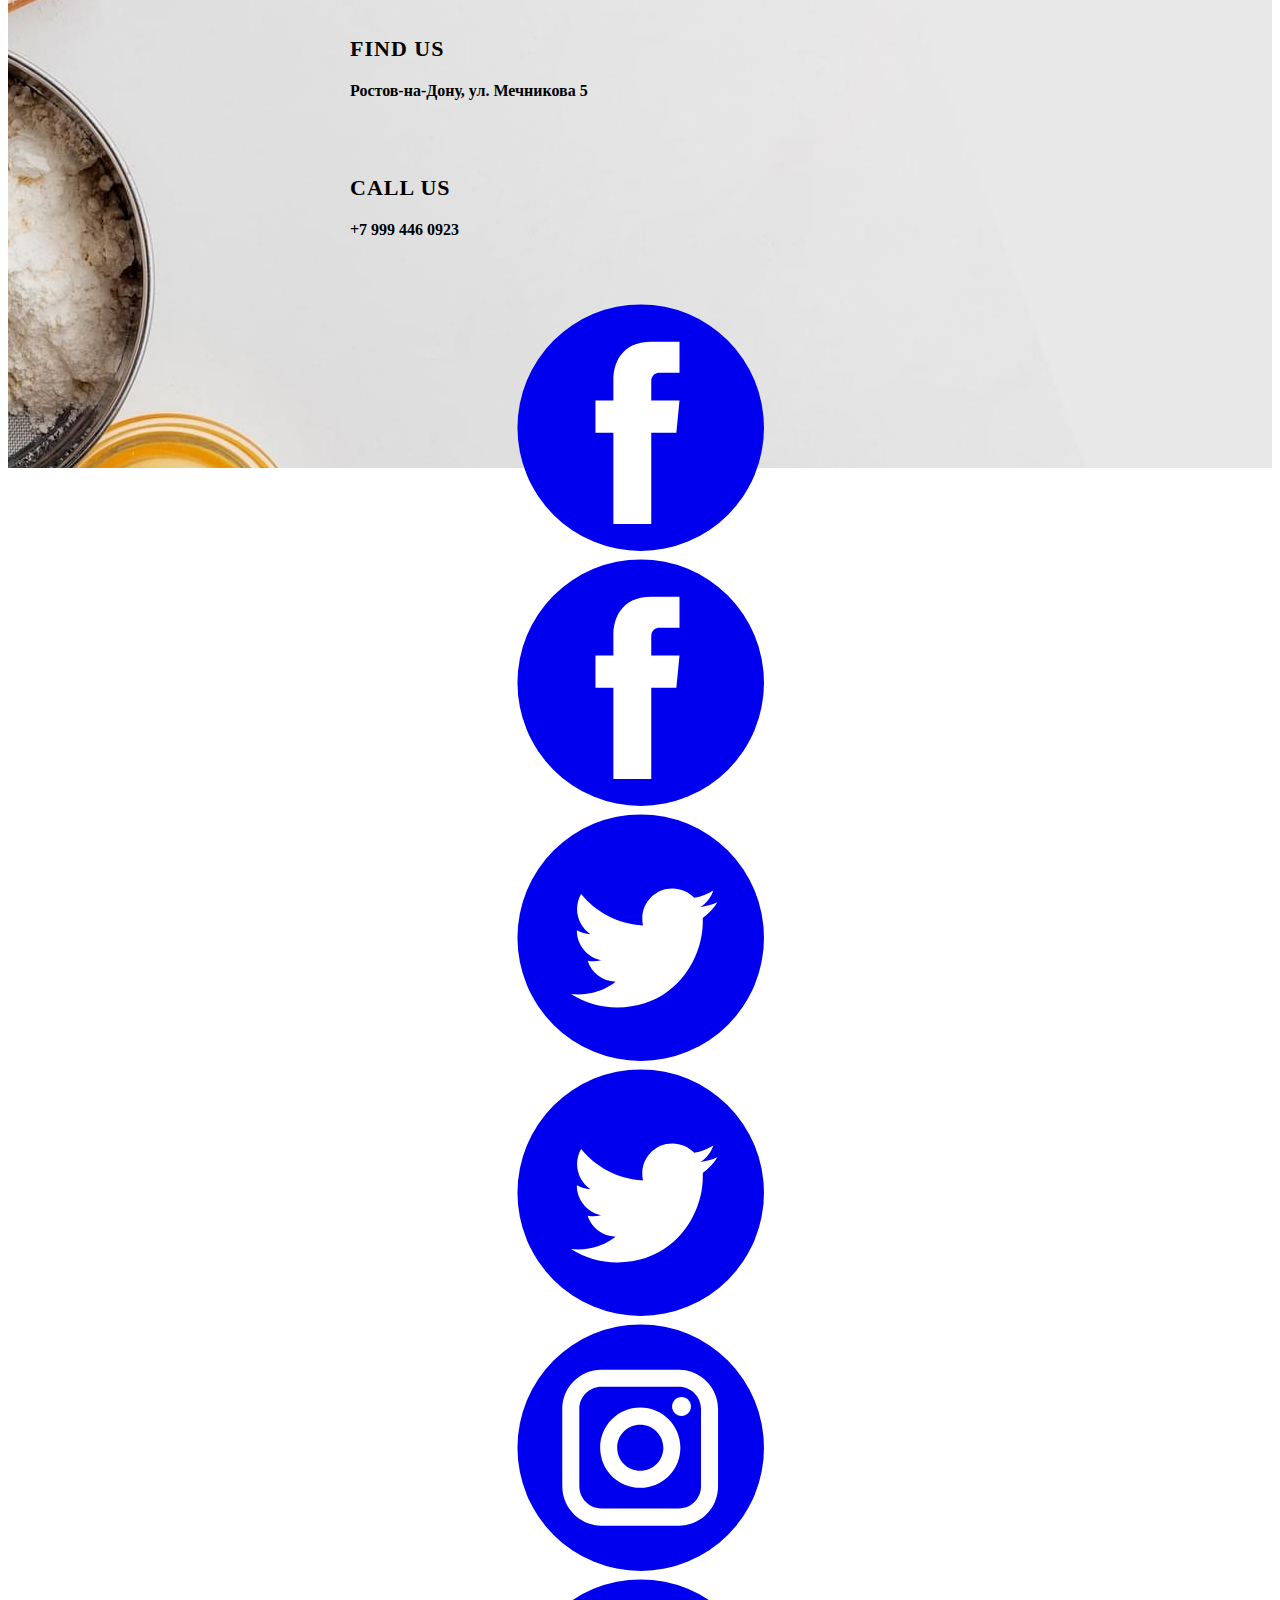
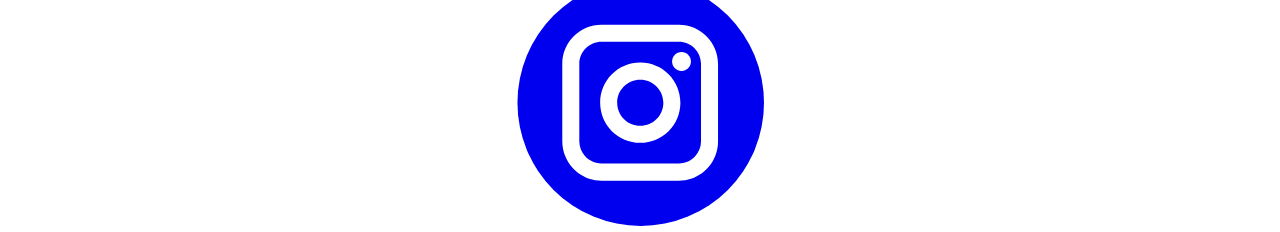
==== commit eaccec23: "Update index.html" ====
--- a/index.html
+++ b/index.html
@@ -5,11 +5,11 @@
     <meta name="keywords" content="​Ingredients &amp;amp; Method, ​​We bake fresh, handmade bread, pastries and cakes every day, ​Roll, proof, and bake. Every day., Contact Us">
     <meta name="description" content="">
     <title>Главная</title>
-    <link rel="stylesheet" href="nicepage.css" media="screen">
+    <link rel="stylesheet" href="page.css" media="screen">
 <link rel="stylesheet" href="Главная.css" media="screen">
     <script class="u-script" type="text/javascript" src="jquery.js" defer=""></script>
-    <script class="u-script" type="text/javascript" src="nicepage.js" defer=""></script>
-    <meta name="generator" content="Nicepage 5.6.10, nicepage.com">
+    <script class="u-script" type="text/javascript" src="page.js" defer=""></script>
+    <meta name="generator" content="MaxPod">
     <meta name="referrer" content="origin">
     <link rel="icon" href="images/i.webp">
     <link id="u-theme-google-font" rel="stylesheet" href="https://fonts.googleapis.com/css?family=Montserrat:100,100i,200,200i,300,300i,400,400i,500,500i,600,600i,700,700i,800,800i,900,900i|Open+Sans:300,300i,400,400i,500,500i,600,600i,700,700i,800,800i">
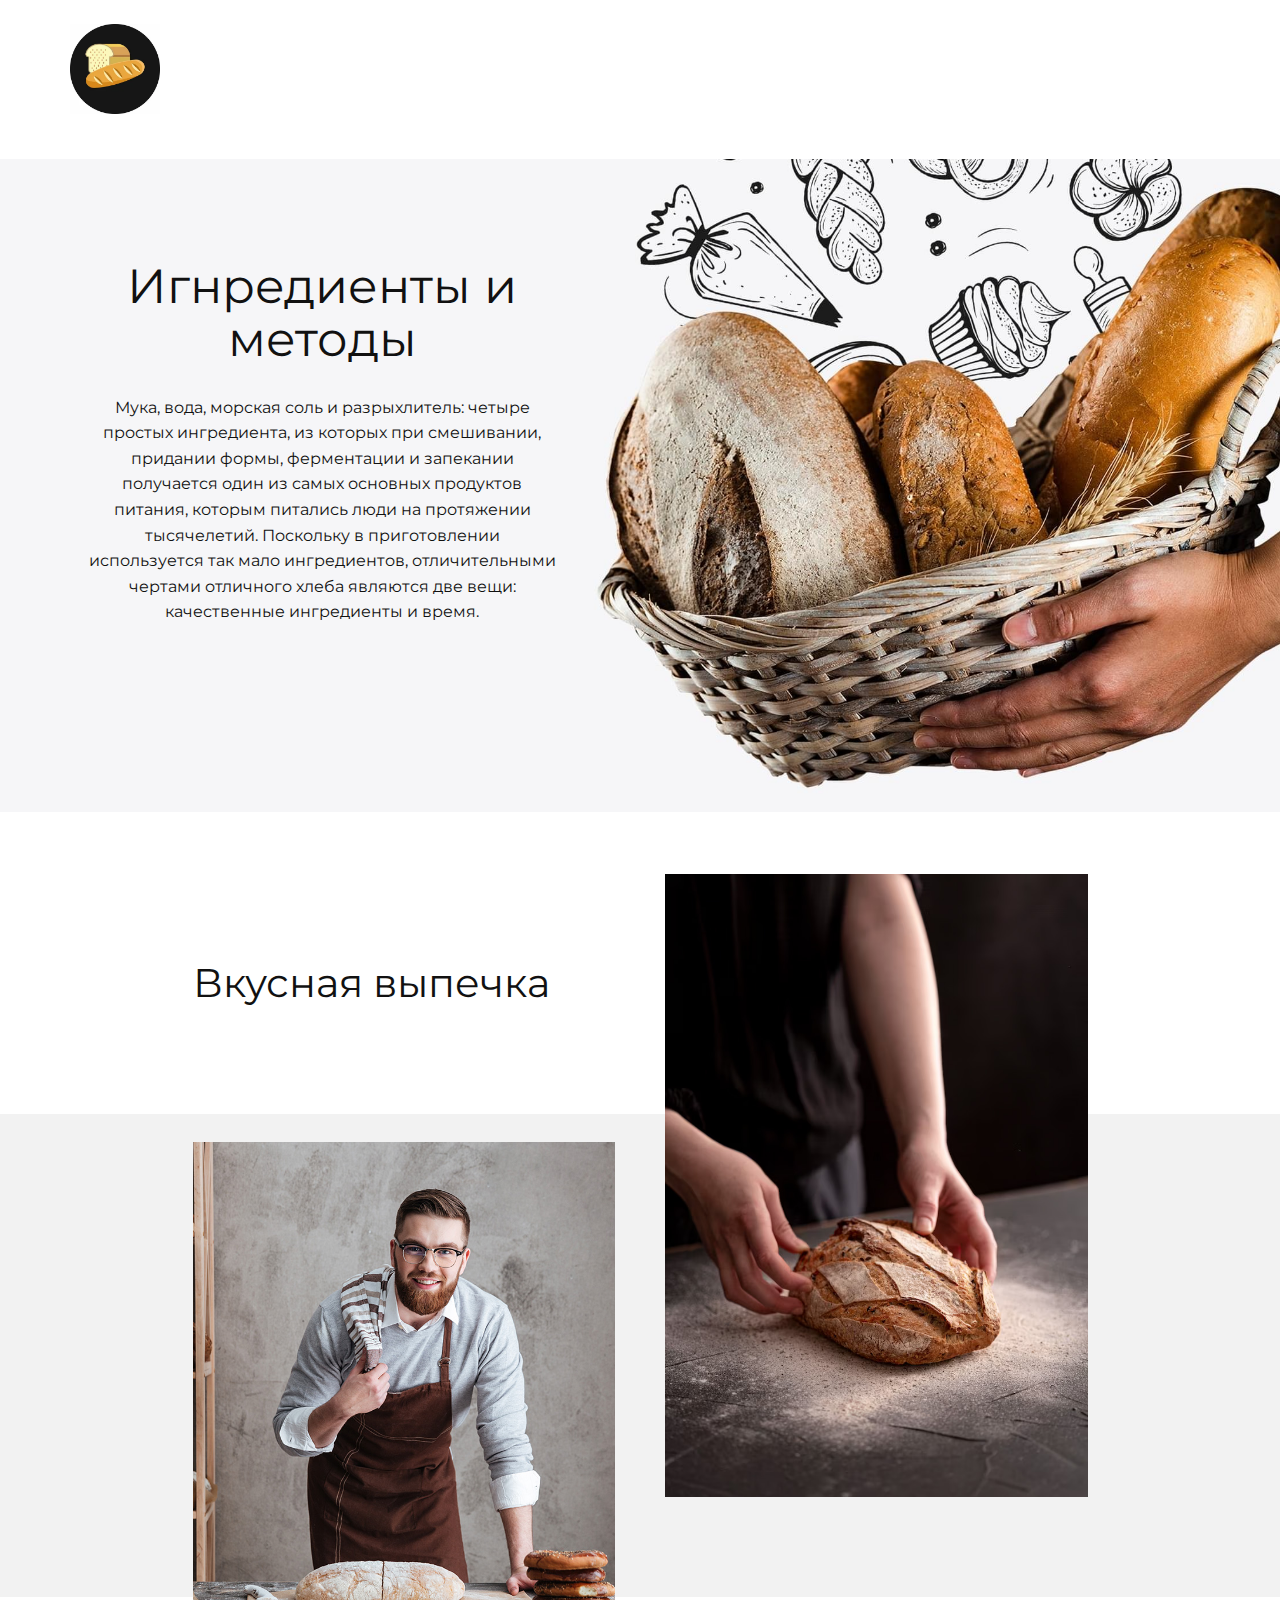
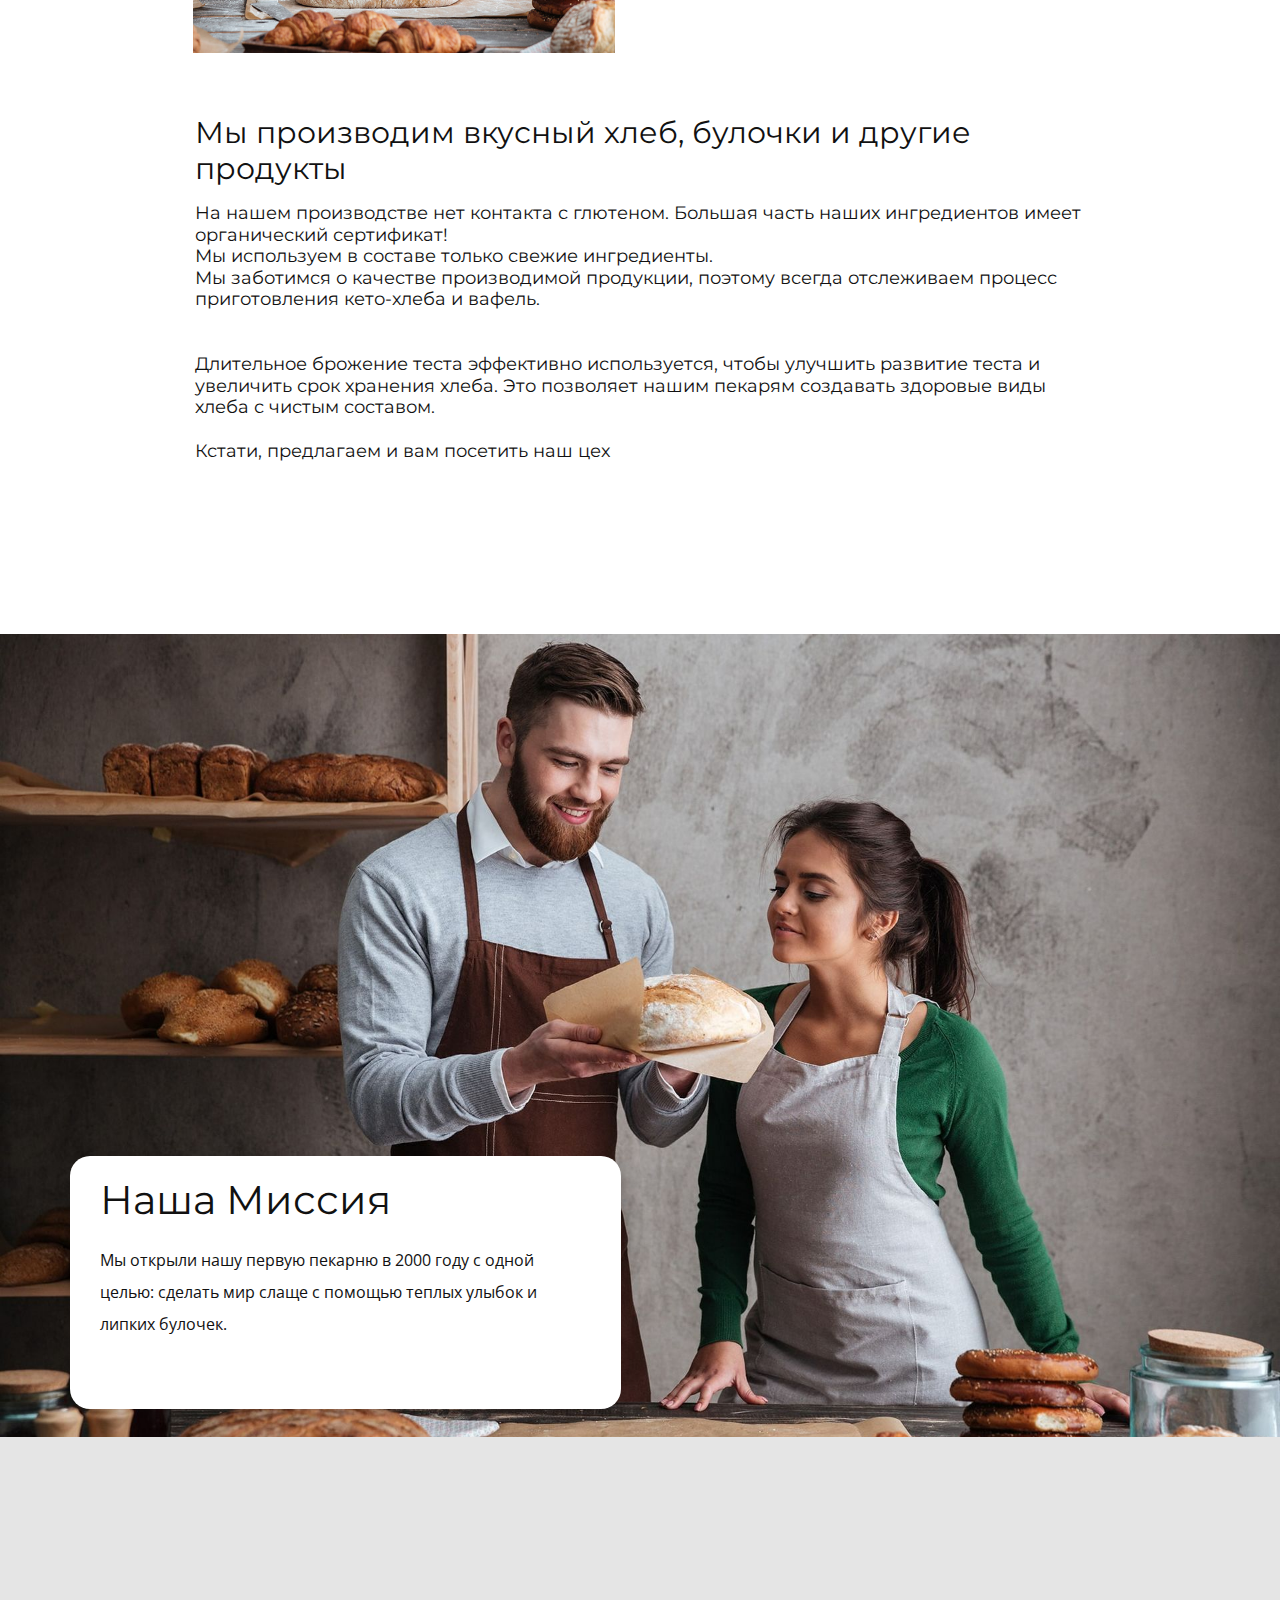
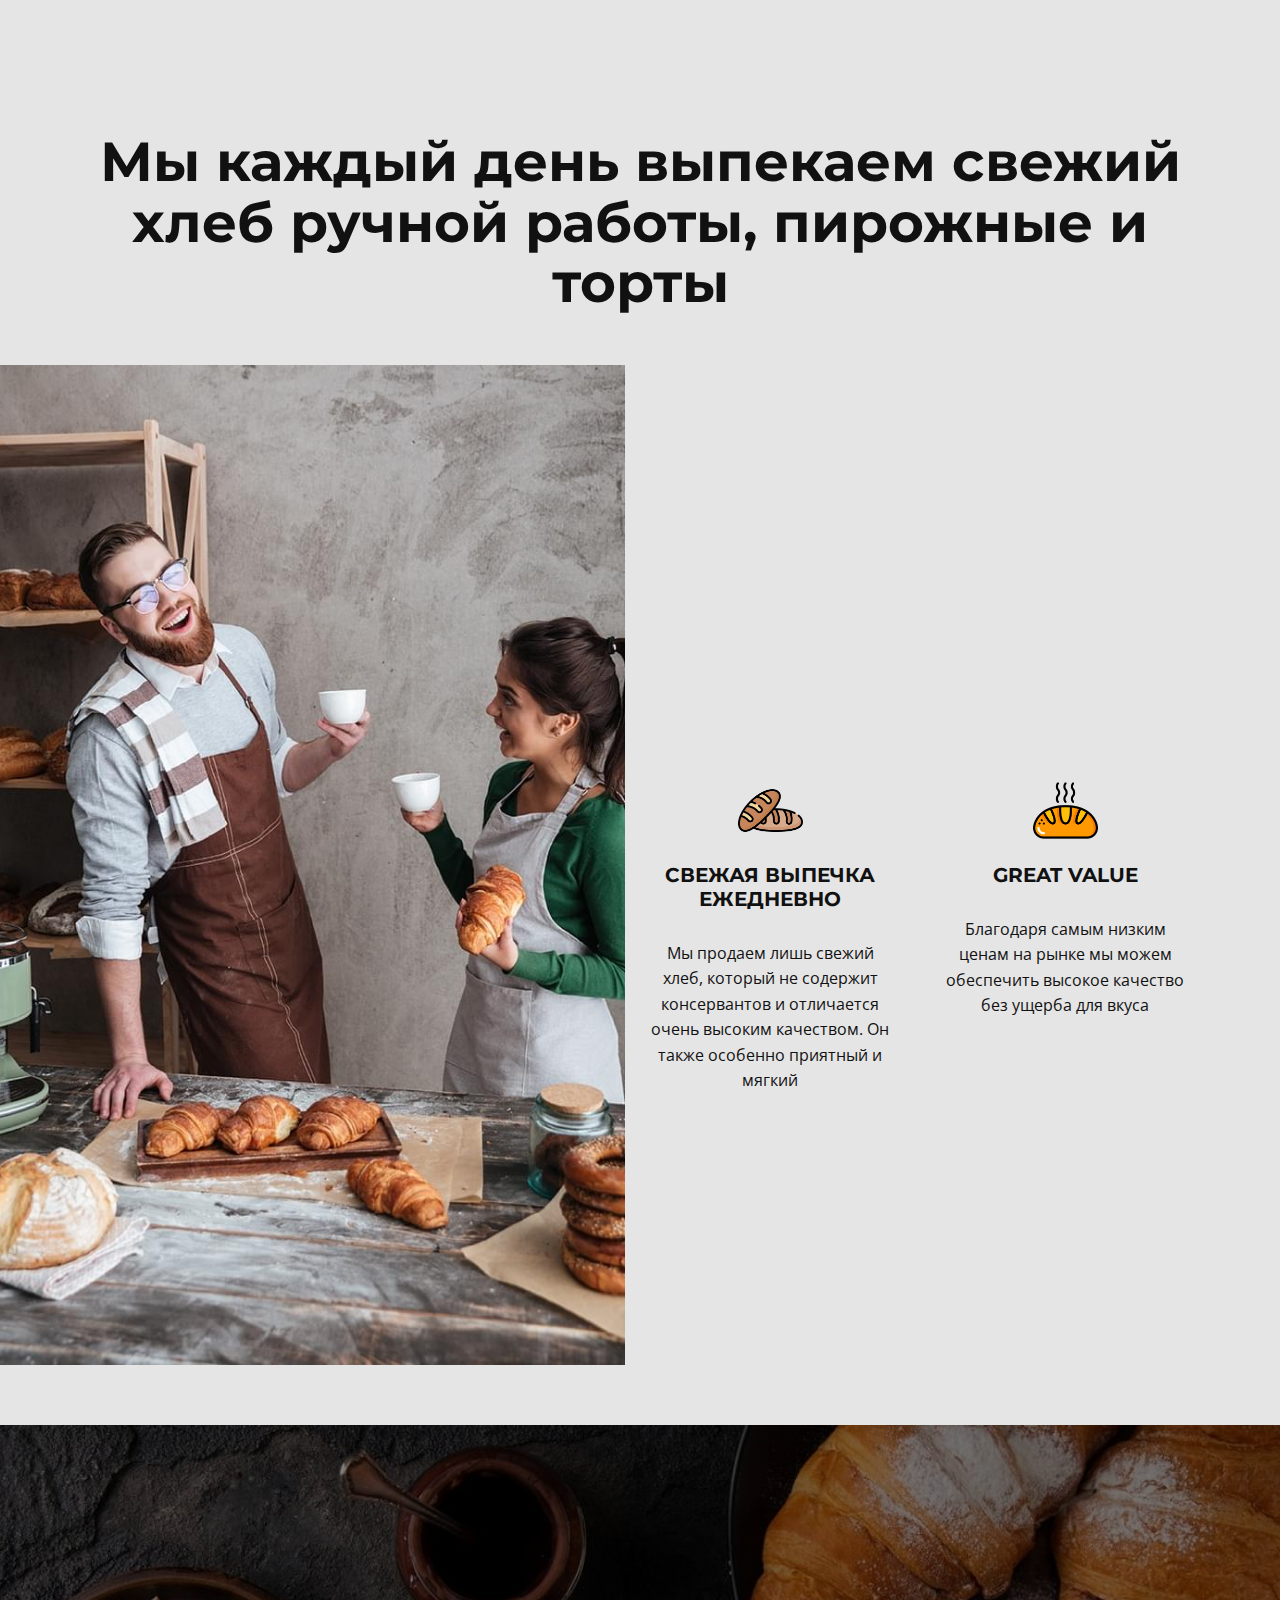
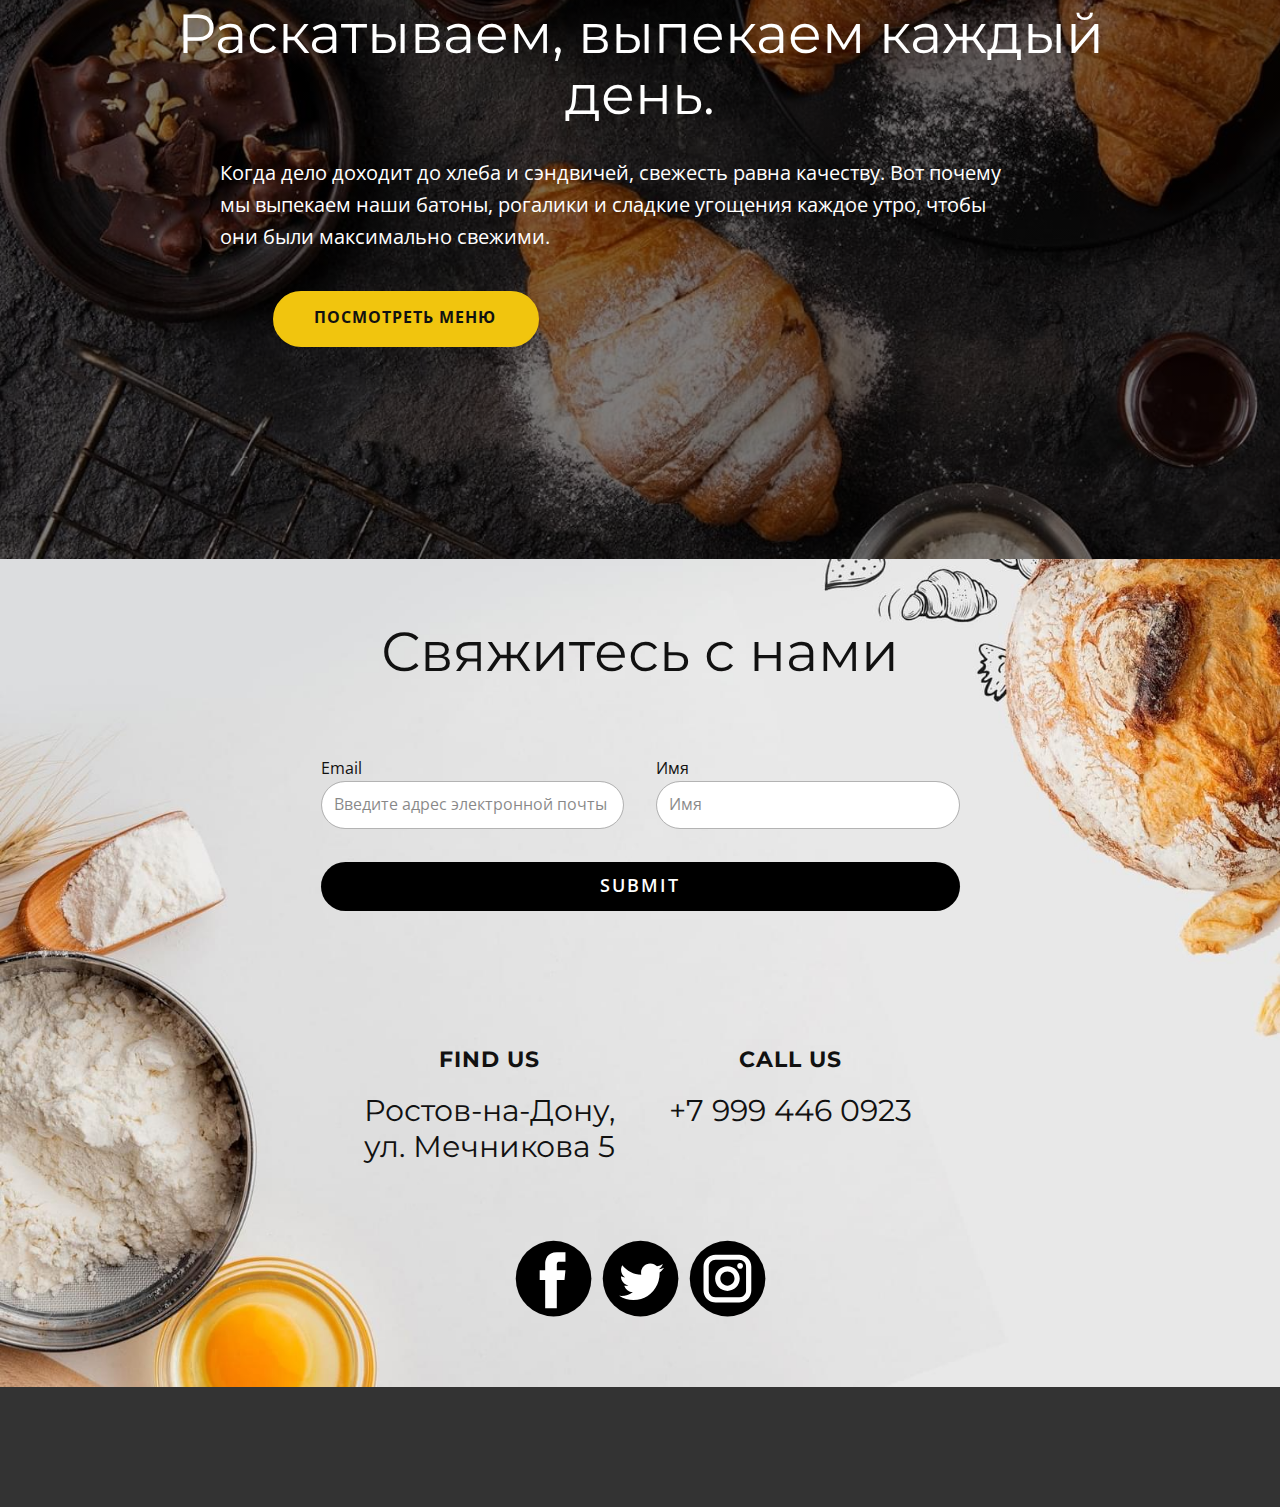
==== commit 05ab999e: "Update index.html" ====
--- a/index.html
+++ b/index.html
@@ -69,7 +69,7 @@
           <div class="u-layout-row">
             <div class="u-align-left u-container-align-center u-container-style u-layout-cell u-left-cell u-size-25 u-layout-cell-1">
               <div class="u-container-layout u-container-layout-1">
-                <h2 class="u-align-center u-text u-text-1" data-lang-ru="​Ингредиенты &amp;amp; Методы<br>"> Игнредиенты &amp;Методы<br>
+                <h2 class="u-align-center u-text u-text-1" data-lang-ru="​Ингредиенты и методы<br>"> Игнредиенты и методы<br>
                 </h2>
                 <p class="u-align-center u-custom-font u-heading-font u-text u-text-2" data-lang-ru="​Мука, вода, морская соль и разрыхлитель: четыре простых ингредиента, из которых при смешивании, придании формы, ферментации и запекании получается один из самых основных продуктов питания, которым питались люди на протяжении тысячелетий. Поскольку в приготовлении используется так мало ингредиентов, отличительными чертами отличного хлеба являются две вещи: качественные ингредиенты и время."> Мука, вода, морская соль и разрыхлитель: четыре простых ингредиента, из которых при смешивании, придании формы, ферментации и запекании получается один из самых основных продуктов питания, которым питались люди на протяжении тысячелетий. Поскольку в приготовлении используется так мало ингредиентов, отличительными чертами отличного хлеба являются две вещи: качественные ингредиенты и время.</p>
               </div>
@@ -90,9 +90,7 @@
               <div class="u-layout-col">
                 <div class="u-container-style u-layout-cell u-left-cell u-size-20 u-layout-cell-1">
                   <div class="u-container-layout u-valign-middle u-container-layout-1">
-                    <h3 class="u-text u-text-1" data-lang-ru="​Вкусная выпечка.
-<br>Exceptional
-<br>Quality."> Вкусная выпечка. <br>Exceptional <br>.
+                    <h3 class="u-text u-text-1" data-lang-ru="​Вкусная выпечка"> Вкусная выпечка<br>
                     </h3>
                   </div>
                 </div>
--- a/page.css
+++ b/page.css
@@ -0,0 +1,41480 @@
+@charset "UTF-8";
+.u-hidden-block {
+  visibility: hidden!important;
+}
+.u-locked-block {
+  pointer-events: none!important;
+}
+/*! normalize.css v4.1.1 | MIT License | github.com/necolas/normalize.css */
+html {
+  font-family: sans-serif;
+  -ms-text-size-adjust: 100%;
+  -webkit-text-size-adjust: 100%;
+}
+body {
+  margin: 0;
+}
+article,
+aside,
+details,
+figcaption,
+figure,
+footer,
+header,
+main,
+menu,
+nav,
+section,
+summary {
+  display: block;
+}
+audio,
+canvas,
+progress,
+video {
+  display: inline-block;
+}
+audio:not([controls]) {
+  display: none;
+  height: 0;
+}
+progress {
+  vertical-align: baseline;
+}
+template,
+[hidden] {
+  display: none;
+}
+a {
+  background-color: transparent;
+  -webkit-text-decoration-skip: objects;
+}
+a:active,
+a:hover {
+  outline-width: 0;
+}
+abbr[title] {
+  border-bottom: none;
+  text-decoration: underline;
+}
+b,
+strong {
+  font-weight: inherit;
+  font-weight: bold;
+}
+dfn {
+  font-style: italic;
+}
+h1 {
+  font-size: 2em;
+  margin: 0.67em 0;
+}
+mark {
+  background-color: #ff0;
+  color: #000;
+}
+small {
+  font-size: 80%;
+}
+sub,
+sup {
+  font-size: 75%;
+  line-height: 0;
+  position: relative;
+  vertical-align: baseline;
+}
+sub {
+  bottom: -0.25em;
+}
+sup {
+  top: -0.5em;
+}
+img {
+  border-style: none;
+}
+svg:not(:root) {
+  overflow: hidden;
+}
+code,
+kbd,
+pre,
+samp {
+  font-family: monospace,monospace;
+  font-size: 1em;
+}
+hr {
+  box-sizing: content-box;
+  height: 0;
+  overflow: visible;
+}
+button,
+input,
+optgroup,
+select,
+textarea {
+  color: inherit;
+  font: inherit;
+  margin: 0;
+}
+optgroup {
+  font-weight: 700;
+}
+button,
+input {
+  overflow: visible;
+}
+button,
+select {
+  text-transform: none;
+}
+button,
+html [type="button"],
+[type="reset"],
+[type="submit"] {
+  -webkit-appearance: button;
+}
+button::-moz-focus-inner,
+[type="button"]::-moz-focus-inner,
+[type="reset"]::-moz-focus-inner,
+[type="submit"]::-moz-focus-inner {
+  border-style: none;
+  padding: 0;
+}
+button:-moz-focusring,
+[type="button"]:-moz-focusring,
+[type="reset"]:-moz-focusring,
+[type="submit"]:-moz-focusring {
+  outline: 1px dotted ButtonText;
+}
+fieldset {
+  border: 1px solid silver;
+  margin: 0 2px;
+  padding: 0.35em 0.625em 0.75em;
+}
+legend {
+  box-sizing: border-box;
+  color: inherit;
+  display: table;
+  max-width: 100%;
+  padding: 0;
+  white-space: normal;
+}
+textarea {
+  overflow: auto;
+  outline: none;
+}
+button,
+select,
+input,
+textarea {
+  outline: none;
+}
+[type="checkbox"],
+[type="radio"] {
+  box-sizing: border-box;
+  padding: 0;
+}
+[type="number"]::-webkit-inner-spin-button,
+[type="number"]::-webkit-outer-spin-button {
+  height: auto;
+}
+[type="search"] {
+  -webkit-appearance: textfield;
+  outline-offset: -2px;
+}
+[type="search"]::-webkit-search-cancel-button,
+[type="search"]::-webkit-search-decoration {
+  -webkit-appearance: none;
+}
+::-webkit-input-placeholder {
+  color: inherit;
+  opacity: 0.54;
+}
+::-webkit-file-upload-button {
+  -webkit-appearance: button;
+  font: inherit;
+}
+ul,
+ol {
+  padding-left: 20px;
+}
+/* Fade effect */
+/* Over effect */
+/* Slide effect */
+/* Over and Slide effect */
+/* Flip Left effect */
+/* Flip Right effect */
+/* Flip Top effect */
+/* Flip Bottom effect */
+/* Wobble Left effect */
+/* Wobble Right effect */
+/* Wobble top effect */
+/* Wobble bottom effect */
+/* Zoom and Rotate Effects */
+/* Utility */
+.u-over-slide {
+  position: absolute;
+  left: 0;
+  top: 0;
+  width: 100%;
+  height: 100%;
+}
+.u-background-effect {
+  overflow: hidden;
+}
+.u-background-effect ~ .u-container-layout {
+  cursor: pointer;
+}
+/* Fade effect */
+.u-effect-fade .u-over-slide {
+  opacity: 0;
+  transition: all 500ms ease;
+}
+.u-effect-fade:hover .u-over-slide,
+.u-effect-fade.u-effect-active .u-over-slide {
+  opacity: 1;
+}
+/* Over effect */
+.u-effect-over-left .u-over-slide {
+  transform: translate(-100%, 0);
+  transition: all 500ms ease;
+}
+.u-effect-over-left:hover .u-over-slide,
+.u-effect-over-left.u-effect-active .u-over-slide {
+  transform: translate(0, 0);
+}
+.u-effect-over-right .u-over-slide {
+  transform: translate(100%, 0);
+  transition: all 500ms ease;
+}
+.u-effect-over-right:hover .u-over-slide,
+.u-effect-over-right.u-effect-active .u-over-slide {
+  transform: translate(0, 0);
+}
+.u-effect-over-top .u-over-slide {
+  transform: translate(0, -100%);
+  transition: all 500ms ease;
+}
+.u-effect-over-top:hover .u-over-slide,
+.u-effect-over-top.u-effect-active .u-over-slide {
+  transform: translate(0, 0);
+}
+.u-effect-over-bottom .u-over-slide {
+  transform: translate(0, 100%);
+  transition: all 500ms ease;
+}
+.u-effect-over-bottom:hover .u-over-slide,
+.u-effect-over-bottom.u-effect-active .u-over-slide {
+  transform: translate(0, 0);
+}
+.u-effect-over-topleft .u-over-slide {
+  transform: translate(-100%, -100%);
+  transition: all 500ms ease;
+}
+.u-effect-over-topleft:hover .u-over-slide,
+.u-effect-over-topleft.u-effect-active .u-over-slide {
+  transform: translate(0, 0);
+}
+.u-effect-over-topright .u-over-slide {
+  transform: translate(100%, -100%);
+  transition: all 500ms ease;
+}
+.u-effect-over-topright:hover .u-over-slide,
+.u-effect-over-topright.u-effect-active .u-over-slide {
+  transform: translate(0, 0);
+}
+.u-effect-over-bottomleft .u-over-slide {
+  transform: translate(-100%, 100%);
+  transition: all 500ms ease;
+}
+.u-effect-over-bottomleft:hover .u-over-slide,
+.u-effect-over-bottomleft.u-effect-active .u-over-slide {
+  transform: translate(0, 0);
+}
+.u-effect-over-bottomright .u-over-slide {
+  transform: translate(100%, 100%);
+  transition: all 500ms ease;
+}
+.u-effect-over-bottomright:hover .u-over-slide,
+.u-effect-over-bottomright.u-effect-active .u-over-slide {
+  transform: translate(0, 0);
+}
+/* Slide effect */
+.u-effect-slide-left .u-over-slide {
+  transform: translate(-100%, 0);
+  transition: all 500ms ease;
+}
+.u-effect-slide-left:hover .u-over-slide,
+.u-effect-slide-left.u-effect-active .u-over-slide {
+  transform: translate(0, 0);
+}
+.u-effect-slide-left .u-back-slide {
+  transition: all 500ms ease;
+}
+.u-effect-slide-left:hover .u-back-slide,
+.u-effect-slide-left.u-effect-active .u-back-slide {
+  transform: translate(100%, 0);
+}
+.u-effect-slide-right .u-over-slide {
+  transform: translate(100%, 0);
+  transition: all 500ms ease;
+}
+.u-effect-slide-right:hover .u-over-slide,
+.u-effect-slide-right.u-effect-active .u-over-slide {
+  transform: translate(0, 0);
+}
+.u-effect-slide-right .u-back-slide {
+  transition: all 500ms ease;
+}
+.u-effect-slide-right:hover .u-back-slide,
+.u-effect-slide-right.u-effect-active .u-back-slide {
+  transform: translate(-100%, 0);
+}
+.u-effect-slide-top .u-over-slide {
+  transform: translate(0, -100%);
+  transition: all 500ms ease;
+}
+.u-effect-slide-top:hover .u-over-slide,
+.u-effect-slide-top.u-effect-active .u-over-slide {
+  transform: translate(0, 0);
+}
+.u-effect-slide-top .u-back-slide {
+  transition: all 500ms ease;
+}
+.u-effect-slide-top:hover .u-back-slide,
+.u-effect-slide-top.u-effect-active .u-back-slide {
+  transform: translate(0, 100%);
+}
+.u-effect-slide-bottom .u-over-slide {
+  transform: translate(0, 100%);
+  transition: all 500ms ease;
+}
+.u-effect-slide-bottom:hover .u-over-slide,
+.u-effect-slide-bottom.u-effect-active .u-over-slide {
+  transform: translate(0, 0);
+}
+.u-effect-slide-bottom .u-back-slide {
+  transition: all 500ms ease;
+}
+.u-effect-slide-bottom:hover .u-back-slide,
+.u-effect-slide-bottom.u-effect-active .u-back-slide {
+  transform: translate(0, -100%);
+}
+.u-effect-slide-topleft .u-over-slide {
+  transform: translate(-100%, -100%);
+  transition: all 500ms ease;
+}
+.u-effect-slide-topleft:hover .u-over-slide,
+.u-effect-slide-topleft.u-effect-active .u-over-slide {
+  transform: translate(0, 0);
+}
+.u-effect-slide-topleft .u-back-slide {
+  transition: all 500ms ease;
+}
+.u-effect-slide-topleft:hover .u-back-slide,
+.u-effect-slide-topleft.u-effect-active .u-back-slide {
+  transform: translate(100%, 100%);
+}
+.u-effect-slide-topright .u-over-slide {
+  transform: translate(100%, -100%);
+  transition: all 500ms ease;
+}
+.u-effect-slide-topright:hover .u-over-slide,
+.u-effect-slide-topright.u-effect-active .u-over-slide {
+  transform: translate(0, 0);
+}
+.u-effect-slide-topright .u-back-slide {
+  transition: all 500ms ease;
+}
+.u-effect-slide-topright:hover .u-back-slide,
+.u-effect-slide-topright.u-effect-active .u-back-slide {
+  transform: translate(-100%, 100%);
+}
+.u-effect-slide-bottomleft .u-over-slide {
+  transform: translate(-100%, 100%);
+  transition: all 500ms ease;
+}
+.u-effect-slide-bottomleft:hover .u-over-slide,
+.u-effect-slide-bottomleft.u-effect-active .u-over-slide {
+  transform: translate(0, 0);
+}
+.u-effect-slide-bottomleft .u-back-slide {
+  transition: all 500ms ease;
+}
+.u-effect-slide-bottomleft:hover .u-back-slide,
+.u-effect-slide-bottomleft.u-effect-active .u-back-slide {
+  transform: translate(100%, -100%);
+}
+.u-effect-slide-bottomright .u-over-slide {
+  transform: translate(100%, 100%);
+  transition: all 500ms ease;
+}
+.u-effect-slide-bottomright:hover .u-over-slide,
+.u-effect-slide-bottomright.u-effect-active .u-over-slide {
+  transform: translate(0, 0);
+}
+.u-effect-slide-bottomright .u-back-slide {
+  transition: all 500ms ease;
+}
+.u-effect-slide-bottomright:hover .u-back-slide,
+.u-effect-slide-bottomright.u-effect-active .u-back-slide {
+  transform: translate(-100%, -100%);
+}
+/* Flip */
+.u-effect-flip-left,
+.u-effect-flip-left .u-slidesWrapper {
+  perspective: 300px;
+}
+.u-effect-flip-left .u-over-slide {
+  opacity: 0;
+  transform: rotateY(180deg);
+  transform-origin: center left;
+  transition: transform 500ms ease, transform-origin 500ms ease, opacity 0ms ease 500ms;
+}
+.u-effect-flip-left:hover .u-over-slide,
+.u-effect-flip-left.u-effect-active .u-over-slide {
+  opacity: 1;
+  transform: rotateY(0deg);
+  transition: transform 500ms ease, transform-origin 500ms ease;
+}
+.u-effect-flip-right,
+.u-effect-flip-right .u-slidesWrapper {
+  perspective: 300px;
+}
+.u-effect-flip-right .u-over-slide {
+  opacity: 0;
+  transform: rotateY(-180deg);
+  transform-origin: center right;
+  transition: transform 500ms ease, transform-origin 500ms ease, opacity 0ms ease 500ms;
+}
+.u-effect-flip-right:hover .u-over-slide,
+.u-effect-flip-right.u-effect-active .u-over-slide {
+  opacity: 1;
+  transform: rotateY(0deg);
+  transition: transform 500ms ease, transform-origin 500ms ease;
+}
+.u-effect-flip-top,
+.u-effect-flip-top .u-slidesWrapper {
+  perspective: 300px;
+}
+.u-effect-flip-top .u-over-slide {
+  opacity: 0;
+  transform: rotateX(-180deg);
+  transform-origin: center top;
+  transition: transform 500ms ease, transform-origin 500ms ease, opacity 0ms ease 500ms;
+}
+.u-effect-flip-top:hover .u-over-slide,
+.u-effect-flip-top.u-effect-active .u-over-slide {
+  opacity: 1;
+  transform: rotateX(0deg);
+  transition: transform 500ms ease, transform-origin 500ms ease;
+}
+.u-effect-flip-bottom,
+.u-effect-flip-bottom .u-slidesWrapper {
+  perspective: 300px;
+}
+.u-effect-flip-bottom .u-over-slide {
+  opacity: 0;
+  transform: rotateX(180deg);
+  transform-origin: center bottom;
+  transition: transform 500ms ease, transform-origin 500ms ease, opacity 0ms ease 500ms;
+}
+.u-effect-flip-bottom:hover .u-over-slide,
+.u-effect-flip-bottom.u-effect-active .u-over-slide {
+  opacity: 1;
+  transform: rotateX(0deg);
+  transition: transform 500ms ease, transform-origin 500ms ease;
+}
+/* Wooble */
+.u-effect-wobble-left,
+.u-effect-wobble-left .u-slidesWrapper {
+  perspective: 300px;
+}
+.u-effect-wobble-left .u-over-slide {
+  opacity: 0;
+  transform: rotateY(130deg);
+  transform-origin: center left;
+  transition: transform 500ms ease, transform-origin 500ms ease, opacity 0ms ease 500ms;
+}
+.u-effect-wobble-left:hover .u-over-slide,
+.u-effect-wobble-left.u-effect-active .u-over-slide {
+  opacity: 1;
+  transform: rotateY(0deg);
+  transform-origin: center right;
+  transition: transform 500ms ease, transform-origin 500ms ease;
+}
+.u-effect-wobble-right,
+.u-effect-wobble-right .u-slidesWrapper {
+  perspective: 300px;
+}
+.u-effect-wobble-right .u-over-slide {
+  opacity: 0;
+  transform: rotateY(-130deg);
+  transform-origin: center right;
+  transition: transform 500ms ease, transform-origin 500ms ease, opacity 0ms ease 500ms;
+}
+.u-effect-wobble-right:hover .u-over-slide,
+.u-effect-wobble-right.u-effect-active .u-over-slide {
+  opacity: 1;
+  transform: rotateY(0deg);
+  transform-origin: center left;
+  transition: transform 500ms ease, transform-origin 500ms ease;
+}
+.u-effect-wobble-top,
+.u-effect-wobble-top .u-slidesWrapper {
+  perspective: 300px;
+}
+.u-effect-wobble-top .u-over-slide {
+  opacity: 0;
+  transform: rotateX(-130deg);
+  transform-origin: center top;
+  transition: transform 500ms ease, transform-origin 500ms ease, opacity 0ms ease 500ms;
+}
+.u-effect-wobble-top:hover .u-over-slide,
+.u-effect-wobble-top.u-effect-active .u-over-slide {
+  opacity: 1;
+  transform: rotateX(0deg);
+  transform-origin: center bottom;
+  transition: transform 500ms ease, transform-origin 500ms ease;
+}
+.u-effect-wobble-bottom,
+.u-effect-wobble-bottom .u-slidesWrapper {
+  perspective: 300px;
+}
+.u-effect-wobble-bottom .u-over-slide {
+  opacity: 0;
+  transform: rotateX(130deg);
+  transform-origin: center bottom;
+  transition: transform 500ms ease, transform-origin 500ms ease, opacity 0ms ease 500ms;
+}
+.u-effect-wobble-bottom:hover .u-over-slide,
+.u-effect-wobble-bottom.u-effect-active .u-over-slide {
+  opacity: 1;
+  transform: rotateX(0deg);
+  transform-origin: center top;
+  transition: transform 500ms ease, transform-origin 500ms ease;
+}
+/* Zoom */
+.u-effect-zoom .u-over-slide {
+  transition: transform 500ms ease;
+  transform: scale(0, 0);
+}
+.u-effect-zoom:hover .u-over-slide,
+.u-effect-zoom.u-effect-active .u-over-slide {
+  transform: scale(1, 1);
+}
+.u-effect-hover-zoom .u-back-slide,
+.u-effect-hover-zoom .u-background-effect-image {
+  transition: transform 500ms ease;
+  transform: scale(1);
+}
+.u-effect-hover-zoom:hover .u-back-slide,
+.u-effect-hover-zoom:hover .u-background-effect-image,
+.u-effect-hover-zoom.u-effect-active .u-back-slide,
+.u-effect-hover-zoom.u-effect-active .u-background-effect-image {
+  transform: scale(var(--effect-scale));
+}
+.u-effect-hover-zoomOut .u-back-slide,
+.u-effect-hover-zoomOut .u-background-effect-image {
+  transition: transform 500ms ease;
+  transform: scale(var(--effect-scale));
+}
+.u-effect-hover-zoomOut:hover .u-back-slide,
+.u-effect-hover-zoomOut:hover .u-background-effect-image,
+.u-effect-hover-zoomOut.u-effect-active .u-back-slide,
+.u-effect-hover-zoomOut.u-effect-active .u-background-effect-image {
+  transform: scale(1);
+}
+.u-effect-hover-liftUp > .u-background-effect {
+  overflow: visible;
+}
+.u-effect-hover-liftUp .u-back-slide,
+.u-effect-hover-liftUp .u-background-effect-image {
+  transition: transform 500ms ease;
+  transform: scale(1);
+}
+.u-effect-hover-liftUp:hover .u-back-slide,
+.u-effect-hover-liftUp.u-effect-active .u-back-slide,
+.u-effect-hover-liftUp:hover .u-background-effect-image,
+.u-effect-hover-liftUp.u-effect-active .u-background-effect-image {
+  transform: scale(var(--effect-scale));
+  z-index: 1;
+}
+.u-effect-hover-liftUp:hover > .u-container-layout {
+  z-index: 2;
+}
+.u-effect-zoom-rotate .u-over-slide {
+  transition: transform 500ms ease;
+  transform: rotate(0deg) scale(0, 0);
+}
+.u-effect-zoom-rotate:hover .u-over-slide,
+.u-effect-zoom-rotate.u-effect-active .u-over-slide {
+  transform: rotate(360deg) scale(1, 1);
+}
+.u-effect-zoom-rotateX .u-over-slide {
+  transition: transform 500ms ease;
+  transform: rotateX(0deg) scale(0, 0);
+}
+.u-effect-zoom-rotateX:hover .u-over-slide,
+.u-effect-zoom-rotateX.u-effect-active .u-over-slide {
+  transform: rotateX(360deg) scale(1, 1);
+}
+.u-effect-zoom-rotateY .u-over-slide {
+  transition: transform 500ms ease;
+  transform: rotateY(0deg) scale(0, 0);
+}
+.u-effect-zoom-rotateY:hover .u-over-slide,
+.u-effect-zoom-rotateY.u-effect-active .u-over-slide {
+  transform: rotateY(360deg) scale(1, 1);
+}
+.u-effect-hover-slide .u-back-image,
+.u-effect-hover-slide .u-background-effect-image {
+  transition-duration: 500ms;
+  transition-timing-function: ease;
+  transition-property: left, right, top, bottom;
+}
+.u-effect-hover-slide .u-effect-hover-slide-direction-right {
+  left: auto;
+}
+.u-effect-hover-slide .u-effect-hover-slide-direction-up {
+  top: auto;
+}
+.u-effect-hover-slide:hover .u-back-image.u-effect-hover-slide-direction-left,
+.u-effect-hover-slide:hover .u-background-effect-image.u-effect-hover-slide-direction-left,
+.u-effect-hover-slide.u-effect-active .u-back-image.u-effect-hover-slide-direction-left,
+.u-effect-hover-slide.u-effect-active .u-background-effect-image.u-effect-hover-slide-direction-left {
+  left: 0 !important;
+}
+.u-effect-hover-slide:hover .u-back-image.u-effect-hover-slide-direction-right,
+.u-effect-hover-slide:hover .u-background-effect-image.u-effect-hover-slide-direction-right,
+.u-effect-hover-slide.u-effect-active .u-back-image.u-effect-hover-slide-direction-right,
+.u-effect-hover-slide.u-effect-active .u-background-effect-image.u-effect-hover-slide-direction-right {
+  right: 0 !important;
+}
+.u-effect-hover-slide:hover .u-back-image.u-effect-hover-slide-direction-up,
+.u-effect-hover-slide:hover .u-background-effect-image.u-effect-hover-slide-direction-up,
+.u-effect-hover-slide.u-effect-active .u-back-image.u-effect-hover-slide-direction-up,
+.u-effect-hover-slide.u-effect-active .u-background-effect-image.u-effect-hover-slide-direction-up {
+  bottom: 0 !important;
+}
+.u-effect-hover-slide:hover .u-back-image.u-effect-hover-slide-direction-down,
+.u-effect-hover-slide:hover .u-background-effect-image.u-effect-hover-slide-direction-down,
+.u-effect-hover-slide.u-effect-active .u-back-image.u-effect-hover-slide-direction-down,
+.u-effect-hover-slide.u-effect-active .u-background-effect-image.u-effect-hover-slide-direction-down {
+  top: 0 !important;
+}
+.u-btn {
+  /*display: inline-block;*/
+  display: table;
+  /*TODO maye need another solution for negative marin*/
+  cursor: pointer;
+  color: inherit;
+  font-size: inherit;
+  font-family: inherit;
+  line-height: inherit;
+  letter-spacing: inherit;
+  text-transform: inherit;
+  font-style: inherit;
+  font-weight: inherit;
+  text-decoration: none;
+  border: 0 none transparent;
+  outline-width: 0;
+  background-color: transparent;
+  margin: 0;
+  -webkit-text-decoration-skip: objects;
+  font-style: initial;
+  white-space: nowrap;
+  -webkit-user-select: none;
+      -ms-user-select: none;
+          user-select: none;
+  vertical-align: middle;
+  text-align: center;
+  padding: 10px 30px;
+  border-radius: 0;
+  align-self: flex-start;
+}
+.u-btn:focus,
+.u-btn:active:focus,
+.u-btn.active:focus {
+  outline: thin dotted;
+  outline: 5px auto -webkit-focus-ring-color;
+  outline-offset: -2px;
+}
+.u-btn:hover,
+.u-btn:focus {
+  text-decoration: none;
+}
+.u-btn:active,
+.u-btn.active {
+  outline: 0;
+  background-image: none;
+}
+.u-btn.disabled,
+.u-btn[disabled] {
+  opacity: 0.6;
+}
+.u-btn-circle {
+  border-radius: 50%;
+}
+.u-btn-rectangle {
+  border-radius: 0 !important;
+}
+.u-text a,
+.u-post-content a,
+.u-tab-item a,
+.u-nav-item a {
+  font-size: inherit;
+  font-family: inherit;
+  line-height: inherit;
+  letter-spacing: inherit;
+  text-transform: inherit;
+}
+.u-text:not(ul):not(ol):not(p):not(.u-post-content):not(.u-block-content):not(.u-product-desc):not(.u-cart-block-content):not(.u-checkout-block-content) a {
+  color: inherit;
+}
+.u-text:not(ul):not(ol):not(p):not(.u-post-content):not(.u-block-content):not(.u-product-desc):not(.u-cart-block-content):not(.u-checkout-block-content) a,
+.u-text:not(ul):not(ol):not(p):not(.u-post-content):not(.u-block-content):not(.u-product-desc):not(.u-cart-block-content):not(.u-checkout-block-content) a:hover {
+  text-decoration: none;
+}
+.u-link,
+a {
+  border-top-width: 0;
+  border-left-width: 0;
+  border-right-width: 0;
+}
+.u-link {
+  display: table;
+  border-style: solid;
+  border-bottom-width: 0;
+  white-space: nowrap;
+  align-self: flex-start;
+}
+.u-link,
+.u-link:hover,
+.u-link:focus {
+  text-decoration: none;
+}
+.u-link:focus,
+.u-link:active:focus,
+.u-link.active:focus {
+  outline: thin dotted;
+  outline: 5px auto -webkit-focus-ring-color;
+  outline-offset: -2px;
+}
+.u-underline,
+.u-underline:hover {
+  text-decoration: underline;
+  border-bottom-width: 0;
+}
+.u-no-underline,
+.u-no-underline:hover {
+  text-decoration: none;
+  border-bottom-width: 0;
+}
+.u-block-content > :first-child,
+.u-product-desc > :first-child,
+.u-product-tab-pane > :first-child,
+.u-post-content > :first-child {
+  margin-top: 0;
+}
+.u-block-content > :last-child,
+.u-product-desc > :last-child,
+.u-product-tab-pane > :last-child,
+.u-post-content > :last-child {
+  margin-bottom: 0;
+}
+.u-block-content p,
+.u-product-desc p,
+.u-product-tab-pane p,
+.u-post-content p {
+  text-decoration: inherit !important;
+  color: inherit !important;
+  font-style: inherit !important;
+  font-size: inherit !important;
+  font-weight: inherit !important;
+  font-family: inherit !important;
+  line-height: inherit !important;
+  letter-spacing: inherit !important;
+  text-transform: inherit !important;
+}
+.u-logo {
+  color: inherit;
+  font-size: inherit;
+  font-family: inherit;
+  line-height: inherit;
+  letter-spacing: inherit;
+  text-transform: inherit;
+  font-style: inherit;
+  font-weight: inherit;
+  text-decoration: none;
+  border: 0 none transparent;
+  outline-width: 0;
+  background-color: transparent;
+  margin: 0;
+  -webkit-text-decoration-skip: objects;
+}
+.u-image.u-logo {
+  display: table;
+  white-space: nowrap;
+}
+.u-image.u-logo img {
+  display: block;
+}
+.u-form-horizontal {
+  display: flex;
+  flex-flow: row;
+  align-items: center;
+  flex-grow: 1;
+}
+.u-input {
+  display: block;
+  width: 100%;
+  padding: 10px 12px;
+  background-image: none;
+  background-clip: padding-box;
+  border-width: 0;
+  border-radius: 3px;
+  transition: border-color ease-in-out 0.15s, box-shadow ease-in-out 0.15s;
+  background-color: transparent;
+  color: inherit;
+  height: auto;
+}
+.u-form-horizontal .u-form-group:not(.u-label-top) label,
+.u-form-horizontal .u-form-group:not(.u-label-top) input,
+.u-form-horizontal .u-form-select-wrapper,
+.u-form-horizontal .u-form-radio-button-wrapper {
+  display: flex;
+  align-items: center;
+  justify-content: center;
+  margin-bottom: 0;
+  flex-grow: 1;
+}
+.u-form-vertical {
+  display: flex;
+  flex-wrap: wrap;
+  align-items: flex-end;
+}
+.u-form-vertical.u-form-spacing-50,
+.u-form-vertical.u-form-spacing-50 .u-form-step {
+  margin-left: -50px;
+  width: calc(100% +  50px);
+}
+.u-form-vertical.u-form-spacing-50 .u-form-group,
+.u-form-vertical.u-form-spacing-50 .u-form-step .u-form-group {
+  margin-bottom: 50px;
+}
+.u-form-vertical.u-form-spacing-50 .u-form-group:not(.u-image):not(.u-form-progress),
+.u-form-vertical.u-form-spacing-50 .u-form-step .u-form-group:not(.u-image):not(.u-form-progress) {
+  padding-left: 50px;
+}
+.u-form-vertical.u-form-spacing-50 .u-form-group.u-image,
+.u-form-vertical.u-form-spacing-50 .u-form-step .u-form-group.u-image {
+  margin-left: 50px !important;
+}
+.u-form-vertical.u-form-spacing-50 .u-form-group.u-form-line,
+.u-form-vertical.u-form-spacing-50 .u-form-step .u-form-group.u-form-line {
+  margin-left: 50px;
+}
+.u-form-vertical.u-form-spacing-49,
+.u-form-vertical.u-form-spacing-49 .u-form-step {
+  margin-left: -49px;
+  width: calc(100% +  49px);
+}
+.u-form-vertical.u-form-spacing-49 .u-form-group,
+.u-form-vertical.u-form-spacing-49 .u-form-step .u-form-group {
+  margin-bottom: 49px;
+}
+.u-form-vertical.u-form-spacing-49 .u-form-group:not(.u-image):not(.u-form-progress),
+.u-form-vertical.u-form-spacing-49 .u-form-step .u-form-group:not(.u-image):not(.u-form-progress) {
+  padding-left: 49px;
+}
+.u-form-vertical.u-form-spacing-49 .u-form-group.u-image,
+.u-form-vertical.u-form-spacing-49 .u-form-step .u-form-group.u-image {
+  margin-left: 49px !important;
+}
+.u-form-vertical.u-form-spacing-49 .u-form-group.u-form-line,
+.u-form-vertical.u-form-spacing-49 .u-form-step .u-form-group.u-form-line {
+  margin-left: 49px;
+}
+.u-form-vertical.u-form-spacing-48,
+.u-form-vertical.u-form-spacing-48 .u-form-step {
+  margin-left: -48px;
+  width: calc(100% +  48px);
+}
+.u-form-vertical.u-form-spacing-48 .u-form-group,
+.u-form-vertical.u-form-spacing-48 .u-form-step .u-form-group {
+  margin-bottom: 48px;
+}
+.u-form-vertical.u-form-spacing-48 .u-form-group:not(.u-image):not(.u-form-progress),
+.u-form-vertical.u-form-spacing-48 .u-form-step .u-form-group:not(.u-image):not(.u-form-progress) {
+  padding-left: 48px;
+}
+.u-form-vertical.u-form-spacing-48 .u-form-group.u-image,
+.u-form-vertical.u-form-spacing-48 .u-form-step .u-form-group.u-image {
+  margin-left: 48px !important;
+}
+.u-form-vertical.u-form-spacing-48 .u-form-group.u-form-line,
+.u-form-vertical.u-form-spacing-48 .u-form-step .u-form-group.u-form-line {
+  margin-left: 48px;
+}
+.u-form-vertical.u-form-spacing-47,
+.u-form-vertical.u-form-spacing-47 .u-form-step {
+  margin-left: -47px;
+  width: calc(100% +  47px);
+}
+.u-form-vertical.u-form-spacing-47 .u-form-group,
+.u-form-vertical.u-form-spacing-47 .u-form-step .u-form-group {
+  margin-bottom: 47px;
+}
+.u-form-vertical.u-form-spacing-47 .u-form-group:not(.u-image):not(.u-form-progress),
+.u-form-vertical.u-form-spacing-47 .u-form-step .u-form-group:not(.u-image):not(.u-form-progress) {
+  padding-left: 47px;
+}
+.u-form-vertical.u-form-spacing-47 .u-form-group.u-image,
+.u-form-vertical.u-form-spacing-47 .u-form-step .u-form-group.u-image {
+  margin-left: 47px !important;
+}
+.u-form-vertical.u-form-spacing-47 .u-form-group.u-form-line,
+.u-form-vertical.u-form-spacing-47 .u-form-step .u-form-group.u-form-line {
+  margin-left: 47px;
+}
+.u-form-vertical.u-form-spacing-46,
+.u-form-vertical.u-form-spacing-46 .u-form-step {
+  margin-left: -46px;
+  width: calc(100% +  46px);
+}
+.u-form-vertical.u-form-spacing-46 .u-form-group,
+.u-form-vertical.u-form-spacing-46 .u-form-step .u-form-group {
+  margin-bottom: 46px;
+}
+.u-form-vertical.u-form-spacing-46 .u-form-group:not(.u-image):not(.u-form-progress),
+.u-form-vertical.u-form-spacing-46 .u-form-step .u-form-group:not(.u-image):not(.u-form-progress) {
+  padding-left: 46px;
+}
+.u-form-vertical.u-form-spacing-46 .u-form-group.u-image,
+.u-form-vertical.u-form-spacing-46 .u-form-step .u-form-group.u-image {
+  margin-left: 46px !important;
+}
+.u-form-vertical.u-form-spacing-46 .u-form-group.u-form-line,
+.u-form-vertical.u-form-spacing-46 .u-form-step .u-form-group.u-form-line {
+  margin-left: 46px;
+}
+.u-form-vertical.u-form-spacing-45,
+.u-form-vertical.u-form-spacing-45 .u-form-step {
+  margin-left: -45px;
+  width: calc(100% +  45px);
+}
+.u-form-vertical.u-form-spacing-45 .u-form-group,
+.u-form-vertical.u-form-spacing-45 .u-form-step .u-form-group {
+  margin-bottom: 45px;
+}
+.u-form-vertical.u-form-spacing-45 .u-form-group:not(.u-image):not(.u-form-progress),
+.u-form-vertical.u-form-spacing-45 .u-form-step .u-form-group:not(.u-image):not(.u-form-progress) {
+  padding-left: 45px;
+}
+.u-form-vertical.u-form-spacing-45 .u-form-group.u-image,
+.u-form-vertical.u-form-spacing-45 .u-form-step .u-form-group.u-image {
+  margin-left: 45px !important;
+}
+.u-form-vertical.u-form-spacing-45 .u-form-group.u-form-line,
+.u-form-vertical.u-form-spacing-45 .u-form-step .u-form-group.u-form-line {
+  margin-left: 45px;
+}
+.u-form-vertical.u-form-spacing-44,
+.u-form-vertical.u-form-spacing-44 .u-form-step {
+  margin-left: -44px;
+  width: calc(100% +  44px);
+}
+.u-form-vertical.u-form-spacing-44 .u-form-group,
+.u-form-vertical.u-form-spacing-44 .u-form-step .u-form-group {
+  margin-bottom: 44px;
+}
+.u-form-vertical.u-form-spacing-44 .u-form-group:not(.u-image):not(.u-form-progress),
+.u-form-vertical.u-form-spacing-44 .u-form-step .u-form-group:not(.u-image):not(.u-form-progress) {
+  padding-left: 44px;
+}
+.u-form-vertical.u-form-spacing-44 .u-form-group.u-image,
+.u-form-vertical.u-form-spacing-44 .u-form-step .u-form-group.u-image {
+  margin-left: 44px !important;
+}
+.u-form-vertical.u-form-spacing-44 .u-form-group.u-form-line,
+.u-form-vertical.u-form-spacing-44 .u-form-step .u-form-group.u-form-line {
+  margin-left: 44px;
+}
+.u-form-vertical.u-form-spacing-43,
+.u-form-vertical.u-form-spacing-43 .u-form-step {
+  margin-left: -43px;
+  width: calc(100% +  43px);
+}
+.u-form-vertical.u-form-spacing-43 .u-form-group,
+.u-form-vertical.u-form-spacing-43 .u-form-step .u-form-group {
+  margin-bottom: 43px;
+}
+.u-form-vertical.u-form-spacing-43 .u-form-group:not(.u-image):not(.u-form-progress),
+.u-form-vertical.u-form-spacing-43 .u-form-step .u-form-group:not(.u-image):not(.u-form-progress) {
+  padding-left: 43px;
+}
+.u-form-vertical.u-form-spacing-43 .u-form-group.u-image,
+.u-form-vertical.u-form-spacing-43 .u-form-step .u-form-group.u-image {
+  margin-left: 43px !important;
+}
+.u-form-vertical.u-form-spacing-43 .u-form-group.u-form-line,
+.u-form-vertical.u-form-spacing-43 .u-form-step .u-form-group.u-form-line {
+  margin-left: 43px;
+}
+.u-form-vertical.u-form-spacing-42,
+.u-form-vertical.u-form-spacing-42 .u-form-step {
+  margin-left: -42px;
+  width: calc(100% +  42px);
+}
+.u-form-vertical.u-form-spacing-42 .u-form-group,
+.u-form-vertical.u-form-spacing-42 .u-form-step .u-form-group {
+  margin-bottom: 42px;
+}
+.u-form-vertical.u-form-spacing-42 .u-form-group:not(.u-image):not(.u-form-progress),
+.u-form-vertical.u-form-spacing-42 .u-form-step .u-form-group:not(.u-image):not(.u-form-progress) {
+  padding-left: 42px;
+}
+.u-form-vertical.u-form-spacing-42 .u-form-group.u-image,
+.u-form-vertical.u-form-spacing-42 .u-form-step .u-form-group.u-image {
+  margin-left: 42px !important;
+}
+.u-form-vertical.u-form-spacing-42 .u-form-group.u-form-line,
+.u-form-vertical.u-form-spacing-42 .u-form-step .u-form-group.u-form-line {
+  margin-left: 42px;
+}
+.u-form-vertical.u-form-spacing-41,
+.u-form-vertical.u-form-spacing-41 .u-form-step {
+  margin-left: -41px;
+  width: calc(100% +  41px);
+}
+.u-form-vertical.u-form-spacing-41 .u-form-group,
+.u-form-vertical.u-form-spacing-41 .u-form-step .u-form-group {
+  margin-bottom: 41px;
+}
+.u-form-vertical.u-form-spacing-41 .u-form-group:not(.u-image):not(.u-form-progress),
+.u-form-vertical.u-form-spacing-41 .u-form-step .u-form-group:not(.u-image):not(.u-form-progress) {
+  padding-left: 41px;
+}
+.u-form-vertical.u-form-spacing-41 .u-form-group.u-image,
+.u-form-vertical.u-form-spacing-41 .u-form-step .u-form-group.u-image {
+  margin-left: 41px !important;
+}
+.u-form-vertical.u-form-spacing-41 .u-form-group.u-form-line,
+.u-form-vertical.u-form-spacing-41 .u-form-step .u-form-group.u-form-line {
+  margin-left: 41px;
+}
+.u-form-vertical.u-form-spacing-40,
+.u-form-vertical.u-form-spacing-40 .u-form-step {
+  margin-left: -40px;
+  width: calc(100% +  40px);
+}
+.u-form-vertical.u-form-spacing-40 .u-form-group,
+.u-form-vertical.u-form-spacing-40 .u-form-step .u-form-group {
+  margin-bottom: 40px;
+}
+.u-form-vertical.u-form-spacing-40 .u-form-group:not(.u-image):not(.u-form-progress),
+.u-form-vertical.u-form-spacing-40 .u-form-step .u-form-group:not(.u-image):not(.u-form-progress) {
+  padding-left: 40px;
+}
+.u-form-vertical.u-form-spacing-40 .u-form-group.u-image,
+.u-form-vertical.u-form-spacing-40 .u-form-step .u-form-group.u-image {
+  margin-left: 40px !important;
+}
+.u-form-vertical.u-form-spacing-40 .u-form-group.u-form-line,
+.u-form-vertical.u-form-spacing-40 .u-form-step .u-form-group.u-form-line {
+  margin-left: 40px;
+}
+.u-form-vertical.u-form-spacing-39,
+.u-form-vertical.u-form-spacing-39 .u-form-step {
+  margin-left: -39px;
+  width: calc(100% +  39px);
+}
+.u-form-vertical.u-form-spacing-39 .u-form-group,
+.u-form-vertical.u-form-spacing-39 .u-form-step .u-form-group {
+  margin-bottom: 39px;
+}
+.u-form-vertical.u-form-spacing-39 .u-form-group:not(.u-image):not(.u-form-progress),
+.u-form-vertical.u-form-spacing-39 .u-form-step .u-form-group:not(.u-image):not(.u-form-progress) {
+  padding-left: 39px;
+}
+.u-form-vertical.u-form-spacing-39 .u-form-group.u-image,
+.u-form-vertical.u-form-spacing-39 .u-form-step .u-form-group.u-image {
+  margin-left: 39px !important;
+}
+.u-form-vertical.u-form-spacing-39 .u-form-group.u-form-line,
+.u-form-vertical.u-form-spacing-39 .u-form-step .u-form-group.u-form-line {
+  margin-left: 39px;
+}
+.u-form-vertical.u-form-spacing-38,
+.u-form-vertical.u-form-spacing-38 .u-form-step {
+  margin-left: -38px;
+  width: calc(100% +  38px);
+}
+.u-form-vertical.u-form-spacing-38 .u-form-group,
+.u-form-vertical.u-form-spacing-38 .u-form-step .u-form-group {
+  margin-bottom: 38px;
+}
+.u-form-vertical.u-form-spacing-38 .u-form-group:not(.u-image):not(.u-form-progress),
+.u-form-vertical.u-form-spacing-38 .u-form-step .u-form-group:not(.u-image):not(.u-form-progress) {
+  padding-left: 38px;
+}
+.u-form-vertical.u-form-spacing-38 .u-form-group.u-image,
+.u-form-vertical.u-form-spacing-38 .u-form-step .u-form-group.u-image {
+  margin-left: 38px !important;
+}
+.u-form-vertical.u-form-spacing-38 .u-form-group.u-form-line,
+.u-form-vertical.u-form-spacing-38 .u-form-step .u-form-group.u-form-line {
+  margin-left: 38px;
+}
+.u-form-vertical.u-form-spacing-37,
+.u-form-vertical.u-form-spacing-37 .u-form-step {
+  margin-left: -37px;
+  width: calc(100% +  37px);
+}
+.u-form-vertical.u-form-spacing-37 .u-form-group,
+.u-form-vertical.u-form-spacing-37 .u-form-step .u-form-group {
+  margin-bottom: 37px;
+}
+.u-form-vertical.u-form-spacing-37 .u-form-group:not(.u-image):not(.u-form-progress),
+.u-form-vertical.u-form-spacing-37 .u-form-step .u-form-group:not(.u-image):not(.u-form-progress) {
+  padding-left: 37px;
+}
+.u-form-vertical.u-form-spacing-37 .u-form-group.u-image,
+.u-form-vertical.u-form-spacing-37 .u-form-step .u-form-group.u-image {
+  margin-left: 37px !important;
+}
+.u-form-vertical.u-form-spacing-37 .u-form-group.u-form-line,
+.u-form-vertical.u-form-spacing-37 .u-form-step .u-form-group.u-form-line {
+  margin-left: 37px;
+}
+.u-form-vertical.u-form-spacing-36,
+.u-form-vertical.u-form-spacing-36 .u-form-step {
+  margin-left: -36px;
+  width: calc(100% +  36px);
+}
+.u-form-vertical.u-form-spacing-36 .u-form-group,
+.u-form-vertical.u-form-spacing-36 .u-form-step .u-form-group {
+  margin-bottom: 36px;
+}
+.u-form-vertical.u-form-spacing-36 .u-form-group:not(.u-image):not(.u-form-progress),
+.u-form-vertical.u-form-spacing-36 .u-form-step .u-form-group:not(.u-image):not(.u-form-progress) {
+  padding-left: 36px;
+}
+.u-form-vertical.u-form-spacing-36 .u-form-group.u-image,
+.u-form-vertical.u-form-spacing-36 .u-form-step .u-form-group.u-image {
+  margin-left: 36px !important;
+}
+.u-form-vertical.u-form-spacing-36 .u-form-group.u-form-line,
+.u-form-vertical.u-form-spacing-36 .u-form-step .u-form-group.u-form-line {
+  margin-left: 36px;
+}
+.u-form-vertical.u-form-spacing-35,
+.u-form-vertical.u-form-spacing-35 .u-form-step {
+  margin-left: -35px;
+  width: calc(100% +  35px);
+}
+.u-form-vertical.u-form-spacing-35 .u-form-group,
+.u-form-vertical.u-form-spacing-35 .u-form-step .u-form-group {
+  margin-bottom: 35px;
+}
+.u-form-vertical.u-form-spacing-35 .u-form-group:not(.u-image):not(.u-form-progress),
+.u-form-vertical.u-form-spacing-35 .u-form-step .u-form-group:not(.u-image):not(.u-form-progress) {
+  padding-left: 35px;
+}
+.u-form-vertical.u-form-spacing-35 .u-form-group.u-image,
+.u-form-vertical.u-form-spacing-35 .u-form-step .u-form-group.u-image {
+  margin-left: 35px !important;
+}
+.u-form-vertical.u-form-spacing-35 .u-form-group.u-form-line,
+.u-form-vertical.u-form-spacing-35 .u-form-step .u-form-group.u-form-line {
+  margin-left: 35px;
+}
+.u-form-vertical.u-form-spacing-34,
+.u-form-vertical.u-form-spacing-34 .u-form-step {
+  margin-left: -34px;
+  width: calc(100% +  34px);
+}
+.u-form-vertical.u-form-spacing-34 .u-form-group,
+.u-form-vertical.u-form-spacing-34 .u-form-step .u-form-group {
+  margin-bottom: 34px;
+}
+.u-form-vertical.u-form-spacing-34 .u-form-group:not(.u-image):not(.u-form-progress),
+.u-form-vertical.u-form-spacing-34 .u-form-step .u-form-group:not(.u-image):not(.u-form-progress) {
+  padding-left: 34px;
+}
+.u-form-vertical.u-form-spacing-34 .u-form-group.u-image,
+.u-form-vertical.u-form-spacing-34 .u-form-step .u-form-group.u-image {
+  margin-left: 34px !important;
+}
+.u-form-vertical.u-form-spacing-34 .u-form-group.u-form-line,
+.u-form-vertical.u-form-spacing-34 .u-form-step .u-form-group.u-form-line {
+  margin-left: 34px;
+}
+.u-form-vertical.u-form-spacing-33,
+.u-form-vertical.u-form-spacing-33 .u-form-step {
+  margin-left: -33px;
+  width: calc(100% +  33px);
+}
+.u-form-vertical.u-form-spacing-33 .u-form-group,
+.u-form-vertical.u-form-spacing-33 .u-form-step .u-form-group {
+  margin-bottom: 33px;
+}
+.u-form-vertical.u-form-spacing-33 .u-form-group:not(.u-image):not(.u-form-progress),
+.u-form-vertical.u-form-spacing-33 .u-form-step .u-form-group:not(.u-image):not(.u-form-progress) {
+  padding-left: 33px;
+}
+.u-form-vertical.u-form-spacing-33 .u-form-group.u-image,
+.u-form-vertical.u-form-spacing-33 .u-form-step .u-form-group.u-image {
+  margin-left: 33px !important;
+}
+.u-form-vertical.u-form-spacing-33 .u-form-group.u-form-line,
+.u-form-vertical.u-form-spacing-33 .u-form-step .u-form-group.u-form-line {
+  margin-left: 33px;
+}
+.u-form-vertical.u-form-spacing-32,
+.u-form-vertical.u-form-spacing-32 .u-form-step {
+  margin-left: -32px;
+  width: calc(100% +  32px);
+}
+.u-form-vertical.u-form-spacing-32 .u-form-group,
+.u-form-vertical.u-form-spacing-32 .u-form-step .u-form-group {
+  margin-bottom: 32px;
+}
+.u-form-vertical.u-form-spacing-32 .u-form-group:not(.u-image):not(.u-form-progress),
+.u-form-vertical.u-form-spacing-32 .u-form-step .u-form-group:not(.u-image):not(.u-form-progress) {
+  padding-left: 32px;
+}
+.u-form-vertical.u-form-spacing-32 .u-form-group.u-image,
+.u-form-vertical.u-form-spacing-32 .u-form-step .u-form-group.u-image {
+  margin-left: 32px !important;
+}
+.u-form-vertical.u-form-spacing-32 .u-form-group.u-form-line,
+.u-form-vertical.u-form-spacing-32 .u-form-step .u-form-group.u-form-line {
+  margin-left: 32px;
+}
+.u-form-vertical.u-form-spacing-31,
+.u-form-vertical.u-form-spacing-31 .u-form-step {
+  margin-left: -31px;
+  width: calc(100% +  31px);
+}
+.u-form-vertical.u-form-spacing-31 .u-form-group,
+.u-form-vertical.u-form-spacing-31 .u-form-step .u-form-group {
+  margin-bottom: 31px;
+}
+.u-form-vertical.u-form-spacing-31 .u-form-group:not(.u-image):not(.u-form-progress),
+.u-form-vertical.u-form-spacing-31 .u-form-step .u-form-group:not(.u-image):not(.u-form-progress) {
+  padding-left: 31px;
+}
+.u-form-vertical.u-form-spacing-31 .u-form-group.u-image,
+.u-form-vertical.u-form-spacing-31 .u-form-step .u-form-group.u-image {
+  margin-left: 31px !important;
+}
+.u-form-vertical.u-form-spacing-31 .u-form-group.u-form-line,
+.u-form-vertical.u-form-spacing-31 .u-form-step .u-form-group.u-form-line {
+  margin-left: 31px;
+}
+.u-form-vertical.u-form-spacing-30,
+.u-form-vertical.u-form-spacing-30 .u-form-step {
+  margin-left: -30px;
+  width: calc(100% +  30px);
+}
+.u-form-vertical.u-form-spacing-30 .u-form-group,
+.u-form-vertical.u-form-spacing-30 .u-form-step .u-form-group {
+  margin-bottom: 30px;
+}
+.u-form-vertical.u-form-spacing-30 .u-form-group:not(.u-image):not(.u-form-progress),
+.u-form-vertical.u-form-spacing-30 .u-form-step .u-form-group:not(.u-image):not(.u-form-progress) {
+  padding-left: 30px;
+}
+.u-form-vertical.u-form-spacing-30 .u-form-group.u-image,
+.u-form-vertical.u-form-spacing-30 .u-form-step .u-form-group.u-image {
+  margin-left: 30px !important;
+}
+.u-form-vertical.u-form-spacing-30 .u-form-group.u-form-line,
+.u-form-vertical.u-form-spacing-30 .u-form-step .u-form-group.u-form-line {
+  margin-left: 30px;
+}
+.u-form-vertical.u-form-spacing-29,
+.u-form-vertical.u-form-spacing-29 .u-form-step {
+  margin-left: -29px;
+  width: calc(100% +  29px);
+}
+.u-form-vertical.u-form-spacing-29 .u-form-group,
+.u-form-vertical.u-form-spacing-29 .u-form-step .u-form-group {
+  margin-bottom: 29px;
+}
+.u-form-vertical.u-form-spacing-29 .u-form-group:not(.u-image):not(.u-form-progress),
+.u-form-vertical.u-form-spacing-29 .u-form-step .u-form-group:not(.u-image):not(.u-form-progress) {
+  padding-left: 29px;
+}
+.u-form-vertical.u-form-spacing-29 .u-form-group.u-image,
+.u-form-vertical.u-form-spacing-29 .u-form-step .u-form-group.u-image {
+  margin-left: 29px !important;
+}
+.u-form-vertical.u-form-spacing-29 .u-form-group.u-form-line,
+.u-form-vertical.u-form-spacing-29 .u-form-step .u-form-group.u-form-line {
+  margin-left: 29px;
+}
+.u-form-vertical.u-form-spacing-28,
+.u-form-vertical.u-form-spacing-28 .u-form-step {
+  margin-left: -28px;
+  width: calc(100% +  28px);
+}
+.u-form-vertical.u-form-spacing-28 .u-form-group,
+.u-form-vertical.u-form-spacing-28 .u-form-step .u-form-group {
+  margin-bottom: 28px;
+}
+.u-form-vertical.u-form-spacing-28 .u-form-group:not(.u-image):not(.u-form-progress),
+.u-form-vertical.u-form-spacing-28 .u-form-step .u-form-group:not(.u-image):not(.u-form-progress) {
+  padding-left: 28px;
+}
+.u-form-vertical.u-form-spacing-28 .u-form-group.u-image,
+.u-form-vertical.u-form-spacing-28 .u-form-step .u-form-group.u-image {
+  margin-left: 28px !important;
+}
+.u-form-vertical.u-form-spacing-28 .u-form-group.u-form-line,
+.u-form-vertical.u-form-spacing-28 .u-form-step .u-form-group.u-form-line {
+  margin-left: 28px;
+}
+.u-form-vertical.u-form-spacing-27,
+.u-form-vertical.u-form-spacing-27 .u-form-step {
+  margin-left: -27px;
+  width: calc(100% +  27px);
+}
+.u-form-vertical.u-form-spacing-27 .u-form-group,
+.u-form-vertical.u-form-spacing-27 .u-form-step .u-form-group {
+  margin-bottom: 27px;
+}
+.u-form-vertical.u-form-spacing-27 .u-form-group:not(.u-image):not(.u-form-progress),
+.u-form-vertical.u-form-spacing-27 .u-form-step .u-form-group:not(.u-image):not(.u-form-progress) {
+  padding-left: 27px;
+}
+.u-form-vertical.u-form-spacing-27 .u-form-group.u-image,
+.u-form-vertical.u-form-spacing-27 .u-form-step .u-form-group.u-image {
+  margin-left: 27px !important;
+}
+.u-form-vertical.u-form-spacing-27 .u-form-group.u-form-line,
+.u-form-vertical.u-form-spacing-27 .u-form-step .u-form-group.u-form-line {
+  margin-left: 27px;
+}
+.u-form-vertical.u-form-spacing-26,
+.u-form-vertical.u-form-spacing-26 .u-form-step {
+  margin-left: -26px;
+  width: calc(100% +  26px);
+}
+.u-form-vertical.u-form-spacing-26 .u-form-group,
+.u-form-vertical.u-form-spacing-26 .u-form-step .u-form-group {
+  margin-bottom: 26px;
+}
+.u-form-vertical.u-form-spacing-26 .u-form-group:not(.u-image):not(.u-form-progress),
+.u-form-vertical.u-form-spacing-26 .u-form-step .u-form-group:not(.u-image):not(.u-form-progress) {
+  padding-left: 26px;
+}
+.u-form-vertical.u-form-spacing-26 .u-form-group.u-image,
+.u-form-vertical.u-form-spacing-26 .u-form-step .u-form-group.u-image {
+  margin-left: 26px !important;
+}
+.u-form-vertical.u-form-spacing-26 .u-form-group.u-form-line,
+.u-form-vertical.u-form-spacing-26 .u-form-step .u-form-group.u-form-line {
+  margin-left: 26px;
+}
+.u-form-vertical.u-form-spacing-25,
+.u-form-vertical.u-form-spacing-25 .u-form-step {
+  margin-left: -25px;
+  width: calc(100% +  25px);
+}
+.u-form-vertical.u-form-spacing-25 .u-form-group,
+.u-form-vertical.u-form-spacing-25 .u-form-step .u-form-group {
+  margin-bottom: 25px;
+}
+.u-form-vertical.u-form-spacing-25 .u-form-group:not(.u-image):not(.u-form-progress),
+.u-form-vertical.u-form-spacing-25 .u-form-step .u-form-group:not(.u-image):not(.u-form-progress) {
+  padding-left: 25px;
+}
+.u-form-vertical.u-form-spacing-25 .u-form-group.u-image,
+.u-form-vertical.u-form-spacing-25 .u-form-step .u-form-group.u-image {
+  margin-left: 25px !important;
+}
+.u-form-vertical.u-form-spacing-25 .u-form-group.u-form-line,
+.u-form-vertical.u-form-spacing-25 .u-form-step .u-form-group.u-form-line {
+  margin-left: 25px;
+}
+.u-form-vertical.u-form-spacing-24,
+.u-form-vertical.u-form-spacing-24 .u-form-step {
+  margin-left: -24px;
+  width: calc(100% +  24px);
+}
+.u-form-vertical.u-form-spacing-24 .u-form-group,
+.u-form-vertical.u-form-spacing-24 .u-form-step .u-form-group {
+  margin-bottom: 24px;
+}
+.u-form-vertical.u-form-spacing-24 .u-form-group:not(.u-image):not(.u-form-progress),
+.u-form-vertical.u-form-spacing-24 .u-form-step .u-form-group:not(.u-image):not(.u-form-progress) {
+  padding-left: 24px;
+}
+.u-form-vertical.u-form-spacing-24 .u-form-group.u-image,
+.u-form-vertical.u-form-spacing-24 .u-form-step .u-form-group.u-image {
+  margin-left: 24px !important;
+}
+.u-form-vertical.u-form-spacing-24 .u-form-group.u-form-line,
+.u-form-vertical.u-form-spacing-24 .u-form-step .u-form-group.u-form-line {
+  margin-left: 24px;
+}
+.u-form-vertical.u-form-spacing-23,
+.u-form-vertical.u-form-spacing-23 .u-form-step {
+  margin-left: -23px;
+  width: calc(100% +  23px);
+}
+.u-form-vertical.u-form-spacing-23 .u-form-group,
+.u-form-vertical.u-form-spacing-23 .u-form-step .u-form-group {
+  margin-bottom: 23px;
+}
+.u-form-vertical.u-form-spacing-23 .u-form-group:not(.u-image):not(.u-form-progress),
+.u-form-vertical.u-form-spacing-23 .u-form-step .u-form-group:not(.u-image):not(.u-form-progress) {
+  padding-left: 23px;
+}
+.u-form-vertical.u-form-spacing-23 .u-form-group.u-image,
+.u-form-vertical.u-form-spacing-23 .u-form-step .u-form-group.u-image {
+  margin-left: 23px !important;
+}
+.u-form-vertical.u-form-spacing-23 .u-form-group.u-form-line,
+.u-form-vertical.u-form-spacing-23 .u-form-step .u-form-group.u-form-line {
+  margin-left: 23px;
+}
+.u-form-vertical.u-form-spacing-22,
+.u-form-vertical.u-form-spacing-22 .u-form-step {
+  margin-left: -22px;
+  width: calc(100% +  22px);
+}
+.u-form-vertical.u-form-spacing-22 .u-form-group,
+.u-form-vertical.u-form-spacing-22 .u-form-step .u-form-group {
+  margin-bottom: 22px;
+}
+.u-form-vertical.u-form-spacing-22 .u-form-group:not(.u-image):not(.u-form-progress),
+.u-form-vertical.u-form-spacing-22 .u-form-step .u-form-group:not(.u-image):not(.u-form-progress) {
+  padding-left: 22px;
+}
+.u-form-vertical.u-form-spacing-22 .u-form-group.u-image,
+.u-form-vertical.u-form-spacing-22 .u-form-step .u-form-group.u-image {
+  margin-left: 22px !important;
+}
+.u-form-vertical.u-form-spacing-22 .u-form-group.u-form-line,
+.u-form-vertical.u-form-spacing-22 .u-form-step .u-form-group.u-form-line {
+  margin-left: 22px;
+}
+.u-form-vertical.u-form-spacing-21,
+.u-form-vertical.u-form-spacing-21 .u-form-step {
+  margin-left: -21px;
+  width: calc(100% +  21px);
+}
+.u-form-vertical.u-form-spacing-21 .u-form-group,
+.u-form-vertical.u-form-spacing-21 .u-form-step .u-form-group {
+  margin-bottom: 21px;
+}
+.u-form-vertical.u-form-spacing-21 .u-form-group:not(.u-image):not(.u-form-progress),
+.u-form-vertical.u-form-spacing-21 .u-form-step .u-form-group:not(.u-image):not(.u-form-progress) {
+  padding-left: 21px;
+}
+.u-form-vertical.u-form-spacing-21 .u-form-group.u-image,
+.u-form-vertical.u-form-spacing-21 .u-form-step .u-form-group.u-image {
+  margin-left: 21px !important;
+}
+.u-form-vertical.u-form-spacing-21 .u-form-group.u-form-line,
+.u-form-vertical.u-form-spacing-21 .u-form-step .u-form-group.u-form-line {
+  margin-left: 21px;
+}
+.u-form-vertical.u-form-spacing-20,
+.u-form-vertical.u-form-spacing-20 .u-form-step {
+  margin-left: -20px;
+  width: calc(100% +  20px);
+}
+.u-form-vertical.u-form-spacing-20 .u-form-group,
+.u-form-vertical.u-form-spacing-20 .u-form-step .u-form-group {
+  margin-bottom: 20px;
+}
+.u-form-vertical.u-form-spacing-20 .u-form-group:not(.u-image):not(.u-form-progress),
+.u-form-vertical.u-form-spacing-20 .u-form-step .u-form-group:not(.u-image):not(.u-form-progress) {
+  padding-left: 20px;
+}
+.u-form-vertical.u-form-spacing-20 .u-form-group.u-image,
+.u-form-vertical.u-form-spacing-20 .u-form-step .u-form-group.u-image {
+  margin-left: 20px !important;
+}
+.u-form-vertical.u-form-spacing-20 .u-form-group.u-form-line,
+.u-form-vertical.u-form-spacing-20 .u-form-step .u-form-group.u-form-line {
+  margin-left: 20px;
+}
+.u-form-vertical.u-form-spacing-19,
+.u-form-vertical.u-form-spacing-19 .u-form-step {
+  margin-left: -19px;
+  width: calc(100% +  19px);
+}
+.u-form-vertical.u-form-spacing-19 .u-form-group,
+.u-form-vertical.u-form-spacing-19 .u-form-step .u-form-group {
+  margin-bottom: 19px;
+}
+.u-form-vertical.u-form-spacing-19 .u-form-group:not(.u-image):not(.u-form-progress),
+.u-form-vertical.u-form-spacing-19 .u-form-step .u-form-group:not(.u-image):not(.u-form-progress) {
+  padding-left: 19px;
+}
+.u-form-vertical.u-form-spacing-19 .u-form-group.u-image,
+.u-form-vertical.u-form-spacing-19 .u-form-step .u-form-group.u-image {
+  margin-left: 19px !important;
+}
+.u-form-vertical.u-form-spacing-19 .u-form-group.u-form-line,
+.u-form-vertical.u-form-spacing-19 .u-form-step .u-form-group.u-form-line {
+  margin-left: 19px;
+}
+.u-form-vertical.u-form-spacing-18,
+.u-form-vertical.u-form-spacing-18 .u-form-step {
+  margin-left: -18px;
+  width: calc(100% +  18px);
+}
+.u-form-vertical.u-form-spacing-18 .u-form-group,
+.u-form-vertical.u-form-spacing-18 .u-form-step .u-form-group {
+  margin-bottom: 18px;
+}
+.u-form-vertical.u-form-spacing-18 .u-form-group:not(.u-image):not(.u-form-progress),
+.u-form-vertical.u-form-spacing-18 .u-form-step .u-form-group:not(.u-image):not(.u-form-progress) {
+  padding-left: 18px;
+}
+.u-form-vertical.u-form-spacing-18 .u-form-group.u-image,
+.u-form-vertical.u-form-spacing-18 .u-form-step .u-form-group.u-image {
+  margin-left: 18px !important;
+}
+.u-form-vertical.u-form-spacing-18 .u-form-group.u-form-line,
+.u-form-vertical.u-form-spacing-18 .u-form-step .u-form-group.u-form-line {
+  margin-left: 18px;
+}
+.u-form-vertical.u-form-spacing-17,
+.u-form-vertical.u-form-spacing-17 .u-form-step {
+  margin-left: -17px;
+  width: calc(100% +  17px);
+}
+.u-form-vertical.u-form-spacing-17 .u-form-group,
+.u-form-vertical.u-form-spacing-17 .u-form-step .u-form-group {
+  margin-bottom: 17px;
+}
+.u-form-vertical.u-form-spacing-17 .u-form-group:not(.u-image):not(.u-form-progress),
+.u-form-vertical.u-form-spacing-17 .u-form-step .u-form-group:not(.u-image):not(.u-form-progress) {
+  padding-left: 17px;
+}
+.u-form-vertical.u-form-spacing-17 .u-form-group.u-image,
+.u-form-vertical.u-form-spacing-17 .u-form-step .u-form-group.u-image {
+  margin-left: 17px !important;
+}
+.u-form-vertical.u-form-spacing-17 .u-form-group.u-form-line,
+.u-form-vertical.u-form-spacing-17 .u-form-step .u-form-group.u-form-line {
+  margin-left: 17px;
+}
+.u-form-vertical.u-form-spacing-16,
+.u-form-vertical.u-form-spacing-16 .u-form-step {
+  margin-left: -16px;
+  width: calc(100% +  16px);
+}
+.u-form-vertical.u-form-spacing-16 .u-form-group,
+.u-form-vertical.u-form-spacing-16 .u-form-step .u-form-group {
+  margin-bottom: 16px;
+}
+.u-form-vertical.u-form-spacing-16 .u-form-group:not(.u-image):not(.u-form-progress),
+.u-form-vertical.u-form-spacing-16 .u-form-step .u-form-group:not(.u-image):not(.u-form-progress) {
+  padding-left: 16px;
+}
+.u-form-vertical.u-form-spacing-16 .u-form-group.u-image,
+.u-form-vertical.u-form-spacing-16 .u-form-step .u-form-group.u-image {
+  margin-left: 16px !important;
+}
+.u-form-vertical.u-form-spacing-16 .u-form-group.u-form-line,
+.u-form-vertical.u-form-spacing-16 .u-form-step .u-form-group.u-form-line {
+  margin-left: 16px;
+}
+.u-form-vertical.u-form-spacing-15,
+.u-form-vertical.u-form-spacing-15 .u-form-step {
+  margin-left: -15px;
+  width: calc(100% +  15px);
+}
+.u-form-vertical.u-form-spacing-15 .u-form-group,
+.u-form-vertical.u-form-spacing-15 .u-form-step .u-form-group {
+  margin-bottom: 15px;
+}
+.u-form-vertical.u-form-spacing-15 .u-form-group:not(.u-image):not(.u-form-progress),
+.u-form-vertical.u-form-spacing-15 .u-form-step .u-form-group:not(.u-image):not(.u-form-progress) {
+  padding-left: 15px;
+}
+.u-form-vertical.u-form-spacing-15 .u-form-group.u-image,
+.u-form-vertical.u-form-spacing-15 .u-form-step .u-form-group.u-image {
+  margin-left: 15px !important;
+}
+.u-form-vertical.u-form-spacing-15 .u-form-group.u-form-line,
+.u-form-vertical.u-form-spacing-15 .u-form-step .u-form-group.u-form-line {
+  margin-left: 15px;
+}
+.u-form-vertical.u-form-spacing-14,
+.u-form-vertical.u-form-spacing-14 .u-form-step {
+  margin-left: -14px;
+  width: calc(100% +  14px);
+}
+.u-form-vertical.u-form-spacing-14 .u-form-group,
+.u-form-vertical.u-form-spacing-14 .u-form-step .u-form-group {
+  margin-bottom: 14px;
+}
+.u-form-vertical.u-form-spacing-14 .u-form-group:not(.u-image):not(.u-form-progress),
+.u-form-vertical.u-form-spacing-14 .u-form-step .u-form-group:not(.u-image):not(.u-form-progress) {
+  padding-left: 14px;
+}
+.u-form-vertical.u-form-spacing-14 .u-form-group.u-image,
+.u-form-vertical.u-form-spacing-14 .u-form-step .u-form-group.u-image {
+  margin-left: 14px !important;
+}
+.u-form-vertical.u-form-spacing-14 .u-form-group.u-form-line,
+.u-form-vertical.u-form-spacing-14 .u-form-step .u-form-group.u-form-line {
+  margin-left: 14px;
+}
+.u-form-vertical.u-form-spacing-13,
+.u-form-vertical.u-form-spacing-13 .u-form-step {
+  margin-left: -13px;
+  width: calc(100% +  13px);
+}
+.u-form-vertical.u-form-spacing-13 .u-form-group,
+.u-form-vertical.u-form-spacing-13 .u-form-step .u-form-group {
+  margin-bottom: 13px;
+}
+.u-form-vertical.u-form-spacing-13 .u-form-group:not(.u-image):not(.u-form-progress),
+.u-form-vertical.u-form-spacing-13 .u-form-step .u-form-group:not(.u-image):not(.u-form-progress) {
+  padding-left: 13px;
+}
+.u-form-vertical.u-form-spacing-13 .u-form-group.u-image,
+.u-form-vertical.u-form-spacing-13 .u-form-step .u-form-group.u-image {
+  margin-left: 13px !important;
+}
+.u-form-vertical.u-form-spacing-13 .u-form-group.u-form-line,
+.u-form-vertical.u-form-spacing-13 .u-form-step .u-form-group.u-form-line {
+  margin-left: 13px;
+}
+.u-form-vertical.u-form-spacing-12,
+.u-form-vertical.u-form-spacing-12 .u-form-step {
+  margin-left: -12px;
+  width: calc(100% +  12px);
+}
+.u-form-vertical.u-form-spacing-12 .u-form-group,
+.u-form-vertical.u-form-spacing-12 .u-form-step .u-form-group {
+  margin-bottom: 12px;
+}
+.u-form-vertical.u-form-spacing-12 .u-form-group:not(.u-image):not(.u-form-progress),
+.u-form-vertical.u-form-spacing-12 .u-form-step .u-form-group:not(.u-image):not(.u-form-progress) {
+  padding-left: 12px;
+}
+.u-form-vertical.u-form-spacing-12 .u-form-group.u-image,
+.u-form-vertical.u-form-spacing-12 .u-form-step .u-form-group.u-image {
+  margin-left: 12px !important;
+}
+.u-form-vertical.u-form-spacing-12 .u-form-group.u-form-line,
+.u-form-vertical.u-form-spacing-12 .u-form-step .u-form-group.u-form-line {
+  margin-left: 12px;
+}
+.u-form-vertical.u-form-spacing-11,
+.u-form-vertical.u-form-spacing-11 .u-form-step {
+  margin-left: -11px;
+  width: calc(100% +  11px);
+}
+.u-form-vertical.u-form-spacing-11 .u-form-group,
+.u-form-vertical.u-form-spacing-11 .u-form-step .u-form-group {
+  margin-bottom: 11px;
+}
+.u-form-vertical.u-form-spacing-11 .u-form-group:not(.u-image):not(.u-form-progress),
+.u-form-vertical.u-form-spacing-11 .u-form-step .u-form-group:not(.u-image):not(.u-form-progress) {
+  padding-left: 11px;
+}
+.u-form-vertical.u-form-spacing-11 .u-form-group.u-image,
+.u-form-vertical.u-form-spacing-11 .u-form-step .u-form-group.u-image {
+  margin-left: 11px !important;
+}
+.u-form-vertical.u-form-spacing-11 .u-form-group.u-form-line,
+.u-form-vertical.u-form-spacing-11 .u-form-step .u-form-group.u-form-line {
+  margin-left: 11px;
+}
+.u-form-vertical.u-form-spacing-10,
+.u-form-vertical.u-form-spacing-10 .u-form-step {
+  margin-left: -10px;
+  width: calc(100% +  10px);
+}
+.u-form-vertical.u-form-spacing-10 .u-form-group,
+.u-form-vertical.u-form-spacing-10 .u-form-step .u-form-group {
+  margin-bottom: 10px;
+}
+.u-form-vertical.u-form-spacing-10 .u-form-group:not(.u-image):not(.u-form-progress),
+.u-form-vertical.u-form-spacing-10 .u-form-step .u-form-group:not(.u-image):not(.u-form-progress) {
+  padding-left: 10px;
+}
+.u-form-vertical.u-form-spacing-10 .u-form-group.u-image,
+.u-form-vertical.u-form-spacing-10 .u-form-step .u-form-group.u-image {
+  margin-left: 10px !important;
+}
+.u-form-vertical.u-form-spacing-10 .u-form-group.u-form-line,
+.u-form-vertical.u-form-spacing-10 .u-form-step .u-form-group.u-form-line {
+  margin-left: 10px;
+}
+.u-form-vertical.u-form-spacing-9,
+.u-form-vertical.u-form-spacing-9 .u-form-step {
+  margin-left: -9px;
+  width: calc(100% +  9px);
+}
+.u-form-vertical.u-form-spacing-9 .u-form-group,
+.u-form-vertical.u-form-spacing-9 .u-form-step .u-form-group {
+  margin-bottom: 9px;
+}
+.u-form-vertical.u-form-spacing-9 .u-form-group:not(.u-image):not(.u-form-progress),
+.u-form-vertical.u-form-spacing-9 .u-form-step .u-form-group:not(.u-image):not(.u-form-progress) {
+  padding-left: 9px;
+}
+.u-form-vertical.u-form-spacing-9 .u-form-group.u-image,
+.u-form-vertical.u-form-spacing-9 .u-form-step .u-form-group.u-image {
+  margin-left: 9px !important;
+}
+.u-form-vertical.u-form-spacing-9 .u-form-group.u-form-line,
+.u-form-vertical.u-form-spacing-9 .u-form-step .u-form-group.u-form-line {
+  margin-left: 9px;
+}
+.u-form-vertical.u-form-spacing-8,
+.u-form-vertical.u-form-spacing-8 .u-form-step {
+  margin-left: -8px;
+  width: calc(100% +  8px);
+}
+.u-form-vertical.u-form-spacing-8 .u-form-group,
+.u-form-vertical.u-form-spacing-8 .u-form-step .u-form-group {
+  margin-bottom: 8px;
+}
+.u-form-vertical.u-form-spacing-8 .u-form-group:not(.u-image):not(.u-form-progress),
+.u-form-vertical.u-form-spacing-8 .u-form-step .u-form-group:not(.u-image):not(.u-form-progress) {
+  padding-left: 8px;
+}
+.u-form-vertical.u-form-spacing-8 .u-form-group.u-image,
+.u-form-vertical.u-form-spacing-8 .u-form-step .u-form-group.u-image {
+  margin-left: 8px !important;
+}
+.u-form-vertical.u-form-spacing-8 .u-form-group.u-form-line,
+.u-form-vertical.u-form-spacing-8 .u-form-step .u-form-group.u-form-line {
+  margin-left: 8px;
+}
+.u-form-vertical.u-form-spacing-7,
+.u-form-vertical.u-form-spacing-7 .u-form-step {
+  margin-left: -7px;
+  width: calc(100% +  7px);
+}
+.u-form-vertical.u-form-spacing-7 .u-form-group,
+.u-form-vertical.u-form-spacing-7 .u-form-step .u-form-group {
+  margin-bottom: 7px;
+}
+.u-form-vertical.u-form-spacing-7 .u-form-group:not(.u-image):not(.u-form-progress),
+.u-form-vertical.u-form-spacing-7 .u-form-step .u-form-group:not(.u-image):not(.u-form-progress) {
+  padding-left: 7px;
+}
+.u-form-vertical.u-form-spacing-7 .u-form-group.u-image,
+.u-form-vertical.u-form-spacing-7 .u-form-step .u-form-group.u-image {
+  margin-left: 7px !important;
+}
+.u-form-vertical.u-form-spacing-7 .u-form-group.u-form-line,
+.u-form-vertical.u-form-spacing-7 .u-form-step .u-form-group.u-form-line {
+  margin-left: 7px;
+}
+.u-form-vertical.u-form-spacing-6,
+.u-form-vertical.u-form-spacing-6 .u-form-step {
+  margin-left: -6px;
+  width: calc(100% +  6px);
+}
+.u-form-vertical.u-form-spacing-6 .u-form-group,
+.u-form-vertical.u-form-spacing-6 .u-form-step .u-form-group {
+  margin-bottom: 6px;
+}
+.u-form-vertical.u-form-spacing-6 .u-form-group:not(.u-image):not(.u-form-progress),
+.u-form-vertical.u-form-spacing-6 .u-form-step .u-form-group:not(.u-image):not(.u-form-progress) {
+  padding-left: 6px;
+}
+.u-form-vertical.u-form-spacing-6 .u-form-group.u-image,
+.u-form-vertical.u-form-spacing-6 .u-form-step .u-form-group.u-image {
+  margin-left: 6px !important;
+}
+.u-form-vertical.u-form-spacing-6 .u-form-group.u-form-line,
+.u-form-vertical.u-form-spacing-6 .u-form-step .u-form-group.u-form-line {
+  margin-left: 6px;
+}
+.u-form-vertical.u-form-spacing-5,
+.u-form-vertical.u-form-spacing-5 .u-form-step {
+  margin-left: -5px;
+  width: calc(100% +  5px);
+}
+.u-form-vertical.u-form-spacing-5 .u-form-group,
+.u-form-vertical.u-form-spacing-5 .u-form-step .u-form-group {
+  margin-bottom: 5px;
+}
+.u-form-vertical.u-form-spacing-5 .u-form-group:not(.u-image):not(.u-form-progress),
+.u-form-vertical.u-form-spacing-5 .u-form-step .u-form-group:not(.u-image):not(.u-form-progress) {
+  padding-left: 5px;
+}
+.u-form-vertical.u-form-spacing-5 .u-form-group.u-image,
+.u-form-vertical.u-form-spacing-5 .u-form-step .u-form-group.u-image {
+  margin-left: 5px !important;
+}
+.u-form-vertical.u-form-spacing-5 .u-form-group.u-form-line,
+.u-form-vertical.u-form-spacing-5 .u-form-step .u-form-group.u-form-line {
+  margin-left: 5px;
+}
+.u-form-vertical.u-form-spacing-4,
+.u-form-vertical.u-form-spacing-4 .u-form-step {
+  margin-left: -4px;
+  width: calc(100% +  4px);
+}
+.u-form-vertical.u-form-spacing-4 .u-form-group,
+.u-form-vertical.u-form-spacing-4 .u-form-step .u-form-group {
+  margin-bottom: 4px;
+}
+.u-form-vertical.u-form-spacing-4 .u-form-group:not(.u-image):not(.u-form-progress),
+.u-form-vertical.u-form-spacing-4 .u-form-step .u-form-group:not(.u-image):not(.u-form-progress) {
+  padding-left: 4px;
+}
+.u-form-vertical.u-form-spacing-4 .u-form-group.u-image,
+.u-form-vertical.u-form-spacing-4 .u-form-step .u-form-group.u-image {
+  margin-left: 4px !important;
+}
+.u-form-vertical.u-form-spacing-4 .u-form-group.u-form-line,
+.u-form-vertical.u-form-spacing-4 .u-form-step .u-form-group.u-form-line {
+  margin-left: 4px;
+}
+.u-form-vertical.u-form-spacing-3,
+.u-form-vertical.u-form-spacing-3 .u-form-step {
+  margin-left: -3px;
+  width: calc(100% +  3px);
+}
+.u-form-vertical.u-form-spacing-3 .u-form-group,
+.u-form-vertical.u-form-spacing-3 .u-form-step .u-form-group {
+  margin-bottom: 3px;
+}
+.u-form-vertical.u-form-spacing-3 .u-form-group:not(.u-image):not(.u-form-progress),
+.u-form-vertical.u-form-spacing-3 .u-form-step .u-form-group:not(.u-image):not(.u-form-progress) {
+  padding-left: 3px;
+}
+.u-form-vertical.u-form-spacing-3 .u-form-group.u-image,
+.u-form-vertical.u-form-spacing-3 .u-form-step .u-form-group.u-image {
+  margin-left: 3px !important;
+}
+.u-form-vertical.u-form-spacing-3 .u-form-group.u-form-line,
+.u-form-vertical.u-form-spacing-3 .u-form-step .u-form-group.u-form-line {
+  margin-left: 3px;
+}
+.u-form-vertical.u-form-spacing-2,
+.u-form-vertical.u-form-spacing-2 .u-form-step {
+  margin-left: -2px;
+  width: calc(100% +  2px);
+}
+.u-form-vertical.u-form-spacing-2 .u-form-group,
+.u-form-vertical.u-form-spacing-2 .u-form-step .u-form-group {
+  margin-bottom: 2px;
+}
+.u-form-vertical.u-form-spacing-2 .u-form-group:not(.u-image):not(.u-form-progress),
+.u-form-vertical.u-form-spacing-2 .u-form-step .u-form-group:not(.u-image):not(.u-form-progress) {
+  padding-left: 2px;
+}
+.u-form-vertical.u-form-spacing-2 .u-form-group.u-image,
+.u-form-vertical.u-form-spacing-2 .u-form-step .u-form-group.u-image {
+  margin-left: 2px !important;
+}
+.u-form-vertical.u-form-spacing-2 .u-form-group.u-form-line,
+.u-form-vertical.u-form-spacing-2 .u-form-step .u-form-group.u-form-line {
+  margin-left: 2px;
+}
+.u-form-vertical.u-form-spacing-1,
+.u-form-vertical.u-form-spacing-1 .u-form-step {
+  margin-left: -1px;
+  width: calc(100% +  1px);
+}
+.u-form-vertical.u-form-spacing-1 .u-form-group,
+.u-form-vertical.u-form-spacing-1 .u-form-step .u-form-group {
+  margin-bottom: 1px;
+}
+.u-form-vertical.u-form-spacing-1 .u-form-group:not(.u-image):not(.u-form-progress),
+.u-form-vertical.u-form-spacing-1 .u-form-step .u-form-group:not(.u-image):not(.u-form-progress) {
+  padding-left: 1px;
+}
+.u-form-vertical.u-form-spacing-1 .u-form-group.u-image,
+.u-form-vertical.u-form-spacing-1 .u-form-step .u-form-group.u-image {
+  margin-left: 1px !important;
+}
+.u-form-vertical.u-form-spacing-1 .u-form-group.u-form-line,
+.u-form-vertical.u-form-spacing-1 .u-form-step .u-form-group.u-form-line {
+  margin-left: 1px;
+}
+.u-form-vertical.u-form-spacing-0,
+.u-form-vertical.u-form-spacing-0 .u-form-step {
+  margin-left: 0px;
+  width: calc(100% +  0px);
+}
+.u-form-vertical.u-form-spacing-0 .u-form-group,
+.u-form-vertical.u-form-spacing-0 .u-form-step .u-form-group {
+  margin-bottom: 0px;
+}
+.u-form-vertical.u-form-spacing-0 .u-form-group:not(.u-image):not(.u-form-progress),
+.u-form-vertical.u-form-spacing-0 .u-form-step .u-form-group:not(.u-image):not(.u-form-progress) {
+  padding-left: 0px;
+}
+.u-form-vertical.u-form-spacing-0 .u-form-group.u-image,
+.u-form-vertical.u-form-spacing-0 .u-form-step .u-form-group.u-image {
+  margin-left: 0px !important;
+}
+.u-form-vertical.u-form-spacing-0 .u-form-group.u-form-line,
+.u-form-vertical.u-form-spacing-0 .u-form-step .u-form-group.u-form-line {
+  margin-left: 0px;
+}
+.u-form-vertical .u-form-group {
+  width: 100%;
+}
+.u-form-vertical .u-form-partition-factor-10 {
+  width: 10%;
+}
+.u-form-vertical .u-form-partition-factor-9 {
+  width: 11.11111111%;
+}
+.u-form-vertical .u-form-partition-factor-8 {
+  width: 12.5%;
+}
+.u-form-vertical .u-form-partition-factor-7 {
+  width: 14.28571429%;
+}
+.u-form-vertical .u-form-partition-factor-6 {
+  width: 16.66666667%;
+}
+.u-form-vertical .u-form-partition-factor-5 {
+  width: 20%;
+}
+.u-form-vertical .u-form-partition-factor-4 {
+  width: 25%;
+}
+.u-form-vertical .u-form-partition-factor-3 {
+  width: 33.33333333%;
+}
+.u-form-vertical .u-form-partition-factor-2 {
+  width: 50%;
+}
+.u-form-vertical .u-form-partition-factor-1 {
+  width: 100%;
+}
+@media (max-width: 575px) {
+  .u-form-vertical .u-form-group {
+    width: 100%;
+  }
+}
+@media (max-width: 575px) {
+  .u-form-vertical .u-form-group.u-label-left {
+    display: block;
+  }
+}
+.u-form-vertical.u-inner-form::before,
+.u-form-vertical.u-inner-form::after {
+  content: "";
+  width: 100%;
+  height: 0;
+  order: 1;
+}
+.u-form-vertical .u-form-image ~ .u-form-group {
+  order: 1;
+}
+.u-form-vertical .u-form-image ~ .u-form-image ~ .u-form-group {
+  order: 2;
+}
+.u-label-left {
+  display: flex;
+}
+.u-label-left label:nth-child(1) {
+  flex: none;
+  width: 100px;
+}
+.u-label-left label + input,
+.u-label-left label + textarea,
+.u-label-left label + .u-form-select-wrapper,
+.u-label-left label + div.u-input {
+  flex-grow: 1;
+}
+.u-agree-label {
+  width: auto!important;
+}
+.u-label-left.u-form-agree label + input {
+  flex-grow: 0;
+}
+.u-form-submit.u-label-left label {
+  pointer-events: none;
+}
+.u-form-submit.u-label-left .u-btn-submit {
+  pointer-events: auto;
+}
+.u-form-horizontal .u-form-group:not(.u-label-top) {
+  display: flex;
+  flex: 0 0 auto;
+  flex-flow: row nowrap;
+  align-items: center;
+  margin-bottom: 0;
+  flex-grow: 1;
+}
+.u-form-horizontal .u-form-group.u-label-top:not(.u-form-submit) {
+  width: 100%;
+}
+.u-form-horizontal .u-form-group.u-form-image {
+  display: none;
+}
+.u-form-horizontal .u-form-group.u-form-line {
+  display: none;
+}
+.u-form-horizontal .u-form-submit {
+  display: flex;
+  flex-grow: 0 !important;
+}
+.u-form-horizontal .u-form-submit label {
+  display: none !important;
+}
+.u-form-horizontal .u-form-group.u-label-top.u-form-submit {
+  align-self: flex-end;
+}
+.u-form-horizontal .u-form-group:not(.u-label-top) label {
+  display: flex;
+  flex-grow: 0;
+  margin-right: 10px;
+}
+.u-form-horizontal .u-form-group:not(.u-label-top) .u-input {
+  display: flex;
+  width: 0;
+  vertical-align: middle;
+  flex-grow: 1;
+  flex-shrink: 1;
+  min-width: 0px;
+}
+.u-label-none:not(.u-form-agree):not(.u-form-checkbox) > label {
+  display: none !important;
+}
+.u-form-horizontal .input-group {
+  width: auto;
+}
+.u-form-control-hidden {
+  display: none !important;
+}
+.u-form .u-btn-submit,
+.u-form .u-btn-step {
+  margin-top: 1px;
+  margin-bottom: 1px;
+  position: relative;
+}
+.u-form-horizontal .u-form-group:not(.u-label-top) {
+  flex-shrink: 1;
+  min-width: 0;
+}
+/* ********  spacing ******** */
+.u-form-horizontal.u-form-spacing-50 .u-form-group {
+  margin-right: 50px;
+}
+.u-form-horizontal.u-form-spacing-49 .u-form-group {
+  margin-right: 49px;
+}
+.u-form-horizontal.u-form-spacing-48 .u-form-group {
+  margin-right: 48px;
+}
+.u-form-horizontal.u-form-spacing-47 .u-form-group {
+  margin-right: 47px;
+}
+.u-form-horizontal.u-form-spacing-46 .u-form-group {
+  margin-right: 46px;
+}
+.u-form-horizontal.u-form-spacing-45 .u-form-group {
+  margin-right: 45px;
+}
+.u-form-horizontal.u-form-spacing-44 .u-form-group {
+  margin-right: 44px;
+}
+.u-form-horizontal.u-form-spacing-43 .u-form-group {
+  margin-right: 43px;
+}
+.u-form-horizontal.u-form-spacing-42 .u-form-group {
+  margin-right: 42px;
+}
+.u-form-horizontal.u-form-spacing-41 .u-form-group {
+  margin-right: 41px;
+}
+.u-form-horizontal.u-form-spacing-40 .u-form-group {
+  margin-right: 40px;
+}
+.u-form-horizontal.u-form-spacing-39 .u-form-group {
+  margin-right: 39px;
+}
+.u-form-horizontal.u-form-spacing-38 .u-form-group {
+  margin-right: 38px;
+}
+.u-form-horizontal.u-form-spacing-37 .u-form-group {
+  margin-right: 37px;
+}
+.u-form-horizontal.u-form-spacing-36 .u-form-group {
+  margin-right: 36px;
+}
+.u-form-horizontal.u-form-spacing-35 .u-form-group {
+  margin-right: 35px;
+}
+.u-form-horizontal.u-form-spacing-34 .u-form-group {
+  margin-right: 34px;
+}
+.u-form-horizontal.u-form-spacing-33 .u-form-group {
+  margin-right: 33px;
+}
+.u-form-horizontal.u-form-spacing-32 .u-form-group {
+  margin-right: 32px;
+}
+.u-form-horizontal.u-form-spacing-31 .u-form-group {
+  margin-right: 31px;
+}
+.u-form-horizontal.u-form-spacing-30 .u-form-group {
+  margin-right: 30px;
+}
+.u-form-horizontal.u-form-spacing-29 .u-form-group {
+  margin-right: 29px;
+}
+.u-form-horizontal.u-form-spacing-28 .u-form-group {
+  margin-right: 28px;
+}
+.u-form-horizontal.u-form-spacing-27 .u-form-group {
+  margin-right: 27px;
+}
+.u-form-horizontal.u-form-spacing-26 .u-form-group {
+  margin-right: 26px;
+}
+.u-form-horizontal.u-form-spacing-25 .u-form-group {
+  margin-right: 25px;
+}
+.u-form-horizontal.u-form-spacing-24 .u-form-group {
+  margin-right: 24px;
+}
+.u-form-horizontal.u-form-spacing-23 .u-form-group {
+  margin-right: 23px;
+}
+.u-form-horizontal.u-form-spacing-22 .u-form-group {
+  margin-right: 22px;
+}
+.u-form-horizontal.u-form-spacing-21 .u-form-group {
+  margin-right: 21px;
+}
+.u-form-horizontal.u-form-spacing-20 .u-form-group {
+  margin-right: 20px;
+}
+.u-form-horizontal.u-form-spacing-19 .u-form-group {
+  margin-right: 19px;
+}
+.u-form-horizontal.u-form-spacing-18 .u-form-group {
+  margin-right: 18px;
+}
+.u-form-horizontal.u-form-spacing-17 .u-form-group {
+  margin-right: 17px;
+}
+.u-form-horizontal.u-form-spacing-16 .u-form-group {
+  margin-right: 16px;
+}
+.u-form-horizontal.u-form-spacing-15 .u-form-group {
+  margin-right: 15px;
+}
+.u-form-horizontal.u-form-spacing-14 .u-form-group {
+  margin-right: 14px;
+}
+.u-form-horizontal.u-form-spacing-13 .u-form-group {
+  margin-right: 13px;
+}
+.u-form-horizontal.u-form-spacing-12 .u-form-group {
+  margin-right: 12px;
+}
+.u-form-horizontal.u-form-spacing-11 .u-form-group {
+  margin-right: 11px;
+}
+.u-form-horizontal.u-form-spacing-10 .u-form-group {
+  margin-right: 10px;
+}
+.u-form-horizontal.u-form-spacing-9 .u-form-group {
+  margin-right: 9px;
+}
+.u-form-horizontal.u-form-spacing-8 .u-form-group {
+  margin-right: 8px;
+}
+.u-form-horizontal.u-form-spacing-7 .u-form-group {
+  margin-right: 7px;
+}
+.u-form-horizontal.u-form-spacing-6 .u-form-group {
+  margin-right: 6px;
+}
+.u-form-horizontal.u-form-spacing-5 .u-form-group {
+  margin-right: 5px;
+}
+.u-form-horizontal.u-form-spacing-4 .u-form-group {
+  margin-right: 4px;
+}
+.u-form-horizontal.u-form-spacing-3 .u-form-group {
+  margin-right: 3px;
+}
+.u-form-horizontal.u-form-spacing-2 .u-form-group {
+  margin-right: 2px;
+}
+.u-form-horizontal.u-form-spacing-1 .u-form-group {
+  margin-right: 1px;
+}
+.u-form-horizontal.u-form-spacing-0 .u-form-group {
+  margin-right: 0px;
+}
+/* ********  end of spacing ******** */
+.u-form-horizontal .u-form-group.u-form-submit {
+  margin-right: 0;
+}
+.u-form div.u-form-send-error,
+.u-form div.u-form-send-success {
+  display: none;
+  position: absolute;
+  bottom: 0px;
+  left: 0px;
+  width: 100%;
+  text-align: center;
+  color: #fff;
+  padding: 20px;
+  border: none;
+}
+.u-form .u-form-group.u-form-checkbox,
+.u-form .u-form-group.u-form-agree {
+  display: flex;
+}
+.u-form .u-form-group.u-form-checkbox input[type="checkbox"],
+.u-form .u-form-group.u-form-agree input[type="checkbox"] {
+  float: left;
+  flex-shrink: 0;
+}
+.u-form .u-form-group.u-form-checkbox label.u-field-label:last-child,
+.u-form .u-form-group.u-form-agree label.u-field-label:last-child,
+.u-form .u-form-group.u-form-checkbox label.u-label:last-child,
+.u-form .u-form-group.u-form-agree label.u-label:last-child {
+  margin-left: 5px;
+}
+.u-form .u-form-group.u-form-checkbox label.u-field-label:last-child a,
+.u-form .u-form-group.u-form-agree label.u-field-label:last-child a,
+.u-form .u-form-group.u-form-checkbox label.u-label:last-child a,
+.u-form .u-form-group.u-form-agree label.u-label:last-child a {
+  margin-top: 0;
+  margin-bottom: 0;
+}
+.u-form .u-form-horizontal .u-form-group.u-form-checkbox,
+.u-form .u-form-horizontal .u-form-group.u-form-agree {
+  align-items: center;
+}
+.u-form .u-form-horizontal input[type="checkbox"] {
+  width: 13px;
+  max-width: 13px;
+  margin-bottom: 3px;
+  min-width: 13px;
+}
+.u-form .u-form-vertical .u-form-group.u-form-checkbox,
+.u-form .u-form-vertical .u-form-group.u-form-agree {
+  align-items: baseline;
+}
+.u-form .u-form-send-message-close {
+  color: white;
+  position: absolute;
+  right: 8px;
+  top: 0;
+}
+.u-form-send-message {
+  z-index: 1;
+}
+.u-form-send-error {
+  background: #F95D51;
+}
+.u-form-send-success {
+  background: #62C584;
+}
+.u-form {
+  position: relative;
+  font-size: 1rem;
+  height: auto !important;
+}
+.u-form-group {
+  text-align: start;
+}
+.u-btn-submit,
+.u-btn-step {
+  display: inline-block;
+}
+.u-field-label,
+.u-label {
+  font-weight: normal;
+}
+.u-form ::placeholder {
+  opacity: 0.5;
+}
+.u-form :-ms-input-placeholder {
+  opacity: 1;
+}
+.u-form-horizontal .u-form-submit {
+  margin-right: 0 !important;
+}
+@media (max-width: 767px) {
+  .u-form-horizontal {
+    flex-direction: column;
+    align-items: stretch;
+    margin: -0.5rem !important;
+  }
+  .u-form-horizontal .u-form-group {
+    border: 0.5rem solid transparent !important;
+    margin-right: 0 !important;
+  }
+  .u-form-horizontal label {
+    display: none;
+  }
+  .u-form-horizontal .u-btn-submit {
+    flex-grow: 1;
+  }
+}
+.u-input-round {
+  border-radius: 4px;
+}
+.u-input-rectangle {
+  border-radius: 0;
+}
+.u-form-select-wrapper {
+  position: relative;
+}
+.u-form-select-wrapper select {
+  -webkit-appearance: none;
+     -moz-appearance: none;
+          appearance: none;
+}
+.u-form-select-wrapper .u-caret {
+  position: absolute;
+  top: 50%;
+  transform: translateY(-50%);
+  right: 10px;
+  pointer-events: none;
+}
+.u-form-select-wrapper select[size] ~ .u-caret {
+  display: none;
+}
+.u-btn-submit-container {
+  width: 100%;
+  pointer-events: none;
+}
+.u-form-file-upload input[type="file"] {
+  display: none !important;
+}
+.u-form-file-upload .u-file-template {
+  display: none !important;
+}
+.u-form-file-upload .u-file-input-wrapper,
+.u-form-file-upload .u-file-list,
+.u-form-file-upload .u-file-item {
+  display: flex;
+}
+.u-form-file-upload .u-file-input-wrapper {
+  flex-wrap: wrap;
+}
+.u-form-file-upload .u-file-item {
+  align-items: center;
+}
+.u-form-file-upload .u-file-name {
+  overflow: hidden;
+  text-overflow: ellipsis;
+  word-wrap: normal;
+}
+.u-form-file-upload .u-file-list {
+  flex: 1 0 auto;
+  flex-direction: column;
+  max-width: 100%;
+}
+.u-form-file-upload .u-file-remove {
+  margin-left: 0.5em;
+}
+.u-form-file-upload .u-upload-button {
+  margin: 0 0.5em 0 0;
+}
+.u-form-file-upload .u-file-remove {
+  cursor: pointer;
+}
+.u-form-file-upload .u-file-max {
+  flex-basis: 100%;
+  margin-top: 0.5em;
+  margin-bottom: 0;
+}
+.u-form-text.u-text {
+  margin-top: 0;
+  margin-bottom: 0;
+}
+.u-input-row {
+  display: flex;
+  align-items: center;
+}
+.u-input-row input {
+  margin: 0;
+  flex-shrink: 0;
+}
+.u-input-row .u-field-label,
+.u-input-row .u-label {
+  display: inline-block;
+  margin-left: 5px;
+  margin-bottom: 0;
+}
+.u-form-input-layout-horizontal .u-form-radio-button-wrapper,
+.u-form-input-layout-horizontal .u-form-checkbox-group-wrapper {
+  display: flex;
+  align-items: center;
+  flex-wrap: wrap;
+}
+.u-form-input-layout-horizontal .u-form-radio-button-wrapper .u-input-row,
+.u-form-input-layout-horizontal .u-form-checkbox-group-wrapper .u-input-row {
+  margin-right: 1em;
+}
+.u-form-rating .u-input-hidden {
+  height: 100%;
+  width: 0 !important;
+  opacity: 0;
+  flex-grow: 0;
+  float: right;
+  display: block;
+  border: none;
+  pointer-events: none;
+  margin-left: -12%;
+}
+.u-form-rating .u-rating-icons {
+  display: flex;
+}
+.u-form-rating .u-rating-icons .u-form-rating-item {
+  display: inline;
+  line-height: 0;
+  cursor: pointer;
+}
+.u-form-horizontal .u-form-rating.u-form-group {
+  display: none;
+}
+.u-form-signature div {
+  position: relative;
+}
+.u-form-signature div canvas {
+  width: 100%;
+  height: 200px;
+}
+.u-form-signature div .u-clear-button {
+  position: absolute;
+  top: 2px;
+  right: 5px;
+  cursor: pointer;
+  margin: 0;
+}
+.u-form-gallery.u-layout-grid .u-back-slide {
+  height: auto;
+}
+.u-form-gallery.u-layout-grid .u-over-slide {
+  display: flex;
+  position: relative;
+  height: auto;
+}
+.u-form-gallery.u-layout-grid input {
+  margin: 0;
+  vertical-align: middle;
+}
+.u-form {
+  --thumb-color: transparent;
+  --thumb-hover-color: transparent;
+  --thumb-border-width: 0;
+  --thumb-border-color: transparent;
+  --thumb-radius: 50%;
+  --thumb-shadow: none;
+  --thumb-size: 13px;
+  --track-color: transparent;
+  --track-active-color: transparent;
+  --range-width: 50%;
+  --number-width: 100px;
+}
+.u-form-number {
+  --progress: 0%;
+}
+.u-form-number .u-input-row {
+  flex: 1;
+}
+.u-form-number .u-input-row .u-input:not(:first-child) {
+  margin-left: 12px;
+}
+.u-form-number.u-form-number-layout-range .u-input-row:after {
+  content: attr(data-value);
+  display: inline-block;
+  margin-left: 12px;
+}
+.u-form-number input[type="number"] {
+  width: var(--number-width);
+}
+.u-form-number input[type="range"] {
+  -webkit-appearance: none;
+  padding-left: 0;
+  padding-right: 0;
+}
+.u-form-number-layout-range.u-form-number input[type="range"] {
+  flex-shrink: 1;
+  width: var(--range-width);
+}
+.u-form-number-layout-range-number.u-form-number input[type="range"] {
+  flex: 1 1 0;
+}
+.u-form-number input[type="range"]:focus {
+  outline: none;
+}
+.u-form-number input[type="range"]::-webkit-slider-thumb {
+  -webkit-appearance: none;
+  width: var(--thumb-size);
+  height: var(--thumb-size);
+  border-radius: var(--thumb-radius);
+  background: var(--thumb-color);
+  border: var(--thumb-border-width) solid var(--thumb-border-color);
+  box-shadow: var(--thumb-shadow);
+  margin-top: -6px;
+}
+.u-form-number input[type="range"]::-webkit-slider-thumb:hover {
+  background: var(--thumb-hover-color);
+}
+.u-form-number input[type="range"]::-webkit-slider-runnable-track {
+  height: 2px;
+  border: none;
+  border-radius: 0;
+  box-shadow: none;
+}
+.u-form-number input[type="range"]::-webkit-slider-runnable-track {
+  background: linear-gradient(var(--track-active-color), var(--track-active-color)) 0/var(--progress) 100% no-repeat, var(--track-color);
+}
+.u-form-number input[type="range"]::-moz-range-thumb {
+  width: var(--thumb-size);
+  height: var(--thumb-size);
+  transform: translateY(-1px);
+  border-radius: var(--thumb-radius);
+  background: var(--thumb-color);
+  border: var(--thumb-border-width) solid var(--thumb-border-color);
+  box-shadow: var(--thumb-shadow);
+}
+.u-form-number input[type="range"]::-moz-range-thumb:hover {
+  background: var(--thumb-hover-color);
+}
+.u-form-number input[type="range"]::-moz-range-track {
+  height: 2px;
+  border: none;
+  border-radius: 0;
+  box-shadow: none;
+}
+.u-form-number input[type="range"]::-moz-range-track {
+  background: linear-gradient(var(--track-active-color), var(--track-active-color)) 0/var(--progress) 100% no-repeat, var(--track-color);
+}
+.u-form.u-carousel form {
+  width: 100%;
+  margin-left: unset;
+}
+.u-form.u-carousel .u-carousel-inner {
+  z-index: 1;
+}
+.u-form.u-carousel .u-form-step.u-carousel-item.u-active {
+  display: flex;
+  flex-wrap: wrap;
+  align-items: flex-end;
+}
+.u-form.u-carousel .u-form-submit {
+  padding-left: 0 !important;
+  margin-bottom: 0 !important;
+}
+.u-form.u-carousel .u-form-submit .u-btn {
+  margin-right: 12px;
+}
+.u-form.u-carousel .u-form-submit .u-btn.u-btn-submit {
+  margin-right: 0;
+}
+.u-form {
+  --progress-spacing: 0;
+  --bar-size: 0;
+  --bar-default-color: transparent;
+  --bar-active-color: transparent;
+  --step-icon-default-color: transparent;
+  --step-icon-done-color: transparent;
+  --step-icon-active-color: transparent;
+  --step-icon-text-default-color: transparent;
+  --step-icon-text-done-color: transparent;
+  --step-icon-text-active-color: transparent;
+  --step-text-default-color: transparent;
+  --step-text-done-color: transparent;
+  --step-text-active-color: transparent;
+  --step-icon-border-color: transparent;
+  --step-icon-border-width: 0;
+  --step-icon-border-radius: 0;
+  --step-icon-size: 0;
+}
+.u-form-progress-inner {
+  display: flex;
+  justify-content: space-between;
+  counter-reset: step;
+  margin-top: 0;
+  margin-bottom: 2em;
+  position: relative;
+  margin-left: var(--progress-spacing);
+  margin-right: var(--progress-spacing);
+}
+.u-form-progress-inner:before,
+.u-form-progress-bar {
+  content: '';
+  position: absolute;
+  top: 50%;
+  left: calc(var(--step-icon-size) / 2);
+  width: calc(100% - var(--step-icon-size));
+  transform: translateY(-50%);
+  background-color: var(--bar-default-color);
+  height: var(--bar-size);
+}
+.u-form-progress.u-hidden-bar .u-form-progress-inner:before,
+.u-form-progress.u-hidden-bar .u-form-progress-bar {
+  display: none;
+}
+.u-form-progress-bar {
+  background-color: var(--bar-active-color);
+  transition: 0.2s;
+  width: 0;
+}
+.u-form-progress-step {
+  display: flex;
+  justify-content: center;
+  align-items: center;
+  z-index: 1;
+}
+.u-form-progress-icon {
+  background-color: var(--step-icon-default-color);
+  border: var(--step-icon-border-width) solid var(--step-icon-border-color);
+  border-radius: var(--step-icon-border-radius);
+  color: var(--step-icon-text-default-color);
+  width: var(--step-icon-size);
+  height: var(--step-icon-size);
+}
+.u-form-progress-icon:empty {
+  display: flex;
+  align-items: center;
+  justify-content: center;
+}
+.u-form-progress-icon:empty:before {
+  counter-increment: step;
+  content: counter(step);
+  line-height: normal;
+}
+.u-form-progress-step.active .u-form-progress-icon {
+  background-color: var(--step-icon-active-color);
+  color: var(--step-icon-text-active-color);
+}
+.u-form-progress-step.done .u-form-progress-icon {
+  background-color: var(--step-icon-done-color);
+  color: var(--step-icon-text-done-color);
+}
+.u-form-progress .u-form-progress-text {
+  position: absolute;
+  top: calc(100% + 0.5rem);
+  bottom: auto;
+  color: var(--step-text-default-color);
+}
+.u-form-progress .u-form-progress-step.active .u-form-progress-text {
+  color: var(--step-text-active-color);
+}
+.u-form-progress .u-form-progress-step.done .u-form-progress-text {
+  color: var(--step-text-done-color);
+}
+.u-form-progress-text-top .u-form-progress-text {
+  top: auto;
+  bottom: calc(100% + 0.5rem);
+}
+.u-form-progress-text-top .u-form-progress-inner {
+  margin-bottom: 0;
+  margin-top: 2em;
+}
+*,
+*:before,
+*:after {
+  box-sizing: border-box;
+}
+html {
+  height: 100%;
+  overflow-y: auto;
+  overflow-x: hidden;
+}
+body {
+  height: auto;
+  min-height: 100%;
+}
+body,
+aside,
+.u-sidebar-block,
+section,
+header,
+footer {
+  position: relative;
+}
+section > *,
+header > *,
+footer > *,
+.u-sheet > *,
+.u-section-row > * {
+  position: relative;
+}
+base {
+  display: none;
+}
+a {
+  color: #259bca;
+  text-decoration: none;
+}
+a:hover {
+  color: #0676a4;
+}
+a:focus {
+  outline: thin dotted;
+  outline: 5px auto -webkit-focus-ring-color;
+  outline-offset: -2px;
+}
+.u-clearfix:after,
+.u-clearfix:before {
+  content: '';
+  display: table;
+}
+.u-clearfix:after {
+  clear: both;
+}
+.u-textlink,
+.u-textlink:hover,
+.u-textlink:focus,
+.u-textlink:active {
+  color: inherit;
+}
+.u-spacing-100.u-countdown-item .u-countdown-counter,
+.u-text.u-spacing-100 li {
+  margin-bottom: 100px;
+}
+.u-text.u-indent-100,
+.u-text.u-indent-100 ul,
+.u-text.u-indent-100 ol {
+  padding-left: 120px;
+}
+.u-form-vertical .u-label-left .u-spacing-100.u-field-label,
+.u-form-vertical .u-label-left .u-spacing-100.u-label,
+.u-rating-icons.u-spacing-100 > .u-form-rating-item {
+  margin-right: 100px;
+}
+.u-spacing-100.u-countdown-counter > div + div,
+.u-spacing-100.u-price-wrapper > div + div,
+.u-spacing-100.u-language-layout-icons .u-language-url + .u-language-url,
+.u-spacing-100 .u-social-url + .u-social-url {
+  margin-left: 100px;
+}
+.u-spacing-100.u-language-layout-dropdown .u-language-url + .u-language-url {
+  margin-top: 100px;
+}
+.u-spacing-100.u-countdown-wrapper > div:not(.u-hidden) + div {
+  margin-left: 50px;
+}
+.u-spacing-100.u-search-icon,
+.u-spacing-100.u-gallery-nav,
+.u-spacing-100.u-carousel-control {
+  padding: 100px;
+}
+blockquote.u-text.u-indent-100 {
+  padding-left: 100px;
+}
+.u-spacing-99.u-countdown-item .u-countdown-counter,
+.u-text.u-spacing-99 li {
+  margin-bottom: 99px;
+}
+.u-text.u-indent-99,
+.u-text.u-indent-99 ul,
+.u-text.u-indent-99 ol {
+  padding-left: 119px;
+}
+.u-form-vertical .u-label-left .u-spacing-99.u-field-label,
+.u-form-vertical .u-label-left .u-spacing-99.u-label,
+.u-rating-icons.u-spacing-99 > .u-form-rating-item {
+  margin-right: 99px;
+}
+.u-spacing-99.u-countdown-counter > div + div,
+.u-spacing-99.u-price-wrapper > div + div,
+.u-spacing-99.u-language-layout-icons .u-language-url + .u-language-url,
+.u-spacing-99 .u-social-url + .u-social-url {
+  margin-left: 99px;
+}
+.u-spacing-99.u-language-layout-dropdown .u-language-url + .u-language-url {
+  margin-top: 99px;
+}
+.u-spacing-99.u-countdown-wrapper > div:not(.u-hidden) + div {
+  margin-left: 49.5px;
+}
+.u-spacing-99.u-search-icon,
+.u-spacing-99.u-gallery-nav,
+.u-spacing-99.u-carousel-control {
+  padding: 99px;
+}
+blockquote.u-text.u-indent-99 {
+  padding-left: 99px;
+}
+.u-spacing-98.u-countdown-item .u-countdown-counter,
+.u-text.u-spacing-98 li {
+  margin-bottom: 98px;
+}
+.u-text.u-indent-98,
+.u-text.u-indent-98 ul,
+.u-text.u-indent-98 ol {
+  padding-left: 118px;
+}
+.u-form-vertical .u-label-left .u-spacing-98.u-field-label,
+.u-form-vertical .u-label-left .u-spacing-98.u-label,
+.u-rating-icons.u-spacing-98 > .u-form-rating-item {
+  margin-right: 98px;
+}
+.u-spacing-98.u-countdown-counter > div + div,
+.u-spacing-98.u-price-wrapper > div + div,
+.u-spacing-98.u-language-layout-icons .u-language-url + .u-language-url,
+.u-spacing-98 .u-social-url + .u-social-url {
+  margin-left: 98px;
+}
+.u-spacing-98.u-language-layout-dropdown .u-language-url + .u-language-url {
+  margin-top: 98px;
+}
+.u-spacing-98.u-countdown-wrapper > div:not(.u-hidden) + div {
+  margin-left: 49px;
+}
+.u-spacing-98.u-search-icon,
+.u-spacing-98.u-gallery-nav,
+.u-spacing-98.u-carousel-control {
+  padding: 98px;
+}
+blockquote.u-text.u-indent-98 {
+  padding-left: 98px;
+}
+.u-spacing-97.u-countdown-item .u-countdown-counter,
+.u-text.u-spacing-97 li {
+  margin-bottom: 97px;
+}
+.u-text.u-indent-97,
+.u-text.u-indent-97 ul,
+.u-text.u-indent-97 ol {
+  padding-left: 117px;
+}
+.u-form-vertical .u-label-left .u-spacing-97.u-field-label,
+.u-form-vertical .u-label-left .u-spacing-97.u-label,
+.u-rating-icons.u-spacing-97 > .u-form-rating-item {
+  margin-right: 97px;
+}
+.u-spacing-97.u-countdown-counter > div + div,
+.u-spacing-97.u-price-wrapper > div + div,
+.u-spacing-97.u-language-layout-icons .u-language-url + .u-language-url,
+.u-spacing-97 .u-social-url + .u-social-url {
+  margin-left: 97px;
+}
+.u-spacing-97.u-language-layout-dropdown .u-language-url + .u-language-url {
+  margin-top: 97px;
+}
+.u-spacing-97.u-countdown-wrapper > div:not(.u-hidden) + div {
+  margin-left: 48.5px;
+}
+.u-spacing-97.u-search-icon,
+.u-spacing-97.u-gallery-nav,
+.u-spacing-97.u-carousel-control {
+  padding: 97px;
+}
+blockquote.u-text.u-indent-97 {
+  padding-left: 97px;
+}
+.u-spacing-96.u-countdown-item .u-countdown-counter,
+.u-text.u-spacing-96 li {
+  margin-bottom: 96px;
+}
+.u-text.u-indent-96,
+.u-text.u-indent-96 ul,
+.u-text.u-indent-96 ol {
+  padding-left: 116px;
+}
+.u-form-vertical .u-label-left .u-spacing-96.u-field-label,
+.u-form-vertical .u-label-left .u-spacing-96.u-label,
+.u-rating-icons.u-spacing-96 > .u-form-rating-item {
+  margin-right: 96px;
+}
+.u-spacing-96.u-countdown-counter > div + div,
+.u-spacing-96.u-price-wrapper > div + div,
+.u-spacing-96.u-language-layout-icons .u-language-url + .u-language-url,
+.u-spacing-96 .u-social-url + .u-social-url {
+  margin-left: 96px;
+}
+.u-spacing-96.u-language-layout-dropdown .u-language-url + .u-language-url {
+  margin-top: 96px;
+}
+.u-spacing-96.u-countdown-wrapper > div:not(.u-hidden) + div {
+  margin-left: 48px;
+}
+.u-spacing-96.u-search-icon,
+.u-spacing-96.u-gallery-nav,
+.u-spacing-96.u-carousel-control {
+  padding: 96px;
+}
+blockquote.u-text.u-indent-96 {
+  padding-left: 96px;
+}
+.u-spacing-95.u-countdown-item .u-countdown-counter,
+.u-text.u-spacing-95 li {
+  margin-bottom: 95px;
+}
+.u-text.u-indent-95,
+.u-text.u-indent-95 ul,
+.u-text.u-indent-95 ol {
+  padding-left: 115px;
+}
+.u-form-vertical .u-label-left .u-spacing-95.u-field-label,
+.u-form-vertical .u-label-left .u-spacing-95.u-label,
+.u-rating-icons.u-spacing-95 > .u-form-rating-item {
+  margin-right: 95px;
+}
+.u-spacing-95.u-countdown-counter > div + div,
+.u-spacing-95.u-price-wrapper > div + div,
+.u-spacing-95.u-language-layout-icons .u-language-url + .u-language-url,
+.u-spacing-95 .u-social-url + .u-social-url {
+  margin-left: 95px;
+}
+.u-spacing-95.u-language-layout-dropdown .u-language-url + .u-language-url {
+  margin-top: 95px;
+}
+.u-spacing-95.u-countdown-wrapper > div:not(.u-hidden) + div {
+  margin-left: 47.5px;
+}
+.u-spacing-95.u-search-icon,
+.u-spacing-95.u-gallery-nav,
+.u-spacing-95.u-carousel-control {
+  padding: 95px;
+}
+blockquote.u-text.u-indent-95 {
+  padding-left: 95px;
+}
+.u-spacing-94.u-countdown-item .u-countdown-counter,
+.u-text.u-spacing-94 li {
+  margin-bottom: 94px;
+}
+.u-text.u-indent-94,
+.u-text.u-indent-94 ul,
+.u-text.u-indent-94 ol {
+  padding-left: 114px;
+}
+.u-form-vertical .u-label-left .u-spacing-94.u-field-label,
+.u-form-vertical .u-label-left .u-spacing-94.u-label,
+.u-rating-icons.u-spacing-94 > .u-form-rating-item {
+  margin-right: 94px;
+}
+.u-spacing-94.u-countdown-counter > div + div,
+.u-spacing-94.u-price-wrapper > div + div,
+.u-spacing-94.u-language-layout-icons .u-language-url + .u-language-url,
+.u-spacing-94 .u-social-url + .u-social-url {
+  margin-left: 94px;
+}
+.u-spacing-94.u-language-layout-dropdown .u-language-url + .u-language-url {
+  margin-top: 94px;
+}
+.u-spacing-94.u-countdown-wrapper > div:not(.u-hidden) + div {
+  margin-left: 47px;
+}
+.u-spacing-94.u-search-icon,
+.u-spacing-94.u-gallery-nav,
+.u-spacing-94.u-carousel-control {
+  padding: 94px;
+}
+blockquote.u-text.u-indent-94 {
+  padding-left: 94px;
+}
+.u-spacing-93.u-countdown-item .u-countdown-counter,
+.u-text.u-spacing-93 li {
+  margin-bottom: 93px;
+}
+.u-text.u-indent-93,
+.u-text.u-indent-93 ul,
+.u-text.u-indent-93 ol {
+  padding-left: 113px;
+}
+.u-form-vertical .u-label-left .u-spacing-93.u-field-label,
+.u-form-vertical .u-label-left .u-spacing-93.u-label,
+.u-rating-icons.u-spacing-93 > .u-form-rating-item {
+  margin-right: 93px;
+}
+.u-spacing-93.u-countdown-counter > div + div,
+.u-spacing-93.u-price-wrapper > div + div,
+.u-spacing-93.u-language-layout-icons .u-language-url + .u-language-url,
+.u-spacing-93 .u-social-url + .u-social-url {
+  margin-left: 93px;
+}
+.u-spacing-93.u-language-layout-dropdown .u-language-url + .u-language-url {
+  margin-top: 93px;
+}
+.u-spacing-93.u-countdown-wrapper > div:not(.u-hidden) + div {
+  margin-left: 46.5px;
+}
+.u-spacing-93.u-search-icon,
+.u-spacing-93.u-gallery-nav,
+.u-spacing-93.u-carousel-control {
+  padding: 93px;
+}
+blockquote.u-text.u-indent-93 {
+  padding-left: 93px;
+}
+.u-spacing-92.u-countdown-item .u-countdown-counter,
+.u-text.u-spacing-92 li {
+  margin-bottom: 92px;
+}
+.u-text.u-indent-92,
+.u-text.u-indent-92 ul,
+.u-text.u-indent-92 ol {
+  padding-left: 112px;
+}
+.u-form-vertical .u-label-left .u-spacing-92.u-field-label,
+.u-form-vertical .u-label-left .u-spacing-92.u-label,
+.u-rating-icons.u-spacing-92 > .u-form-rating-item {
+  margin-right: 92px;
+}
+.u-spacing-92.u-countdown-counter > div + div,
+.u-spacing-92.u-price-wrapper > div + div,
+.u-spacing-92.u-language-layout-icons .u-language-url + .u-language-url,
+.u-spacing-92 .u-social-url + .u-social-url {
+  margin-left: 92px;
+}
+.u-spacing-92.u-language-layout-dropdown .u-language-url + .u-language-url {
+  margin-top: 92px;
+}
+.u-spacing-92.u-countdown-wrapper > div:not(.u-hidden) + div {
+  margin-left: 46px;
+}
+.u-spacing-92.u-search-icon,
+.u-spacing-92.u-gallery-nav,
+.u-spacing-92.u-carousel-control {
+  padding: 92px;
+}
+blockquote.u-text.u-indent-92 {
+  padding-left: 92px;
+}
+.u-spacing-91.u-countdown-item .u-countdown-counter,
+.u-text.u-spacing-91 li {
+  margin-bottom: 91px;
+}
+.u-text.u-indent-91,
+.u-text.u-indent-91 ul,
+.u-text.u-indent-91 ol {
+  padding-left: 111px;
+}
+.u-form-vertical .u-label-left .u-spacing-91.u-field-label,
+.u-form-vertical .u-label-left .u-spacing-91.u-label,
+.u-rating-icons.u-spacing-91 > .u-form-rating-item {
+  margin-right: 91px;
+}
+.u-spacing-91.u-countdown-counter > div + div,
+.u-spacing-91.u-price-wrapper > div + div,
+.u-spacing-91.u-language-layout-icons .u-language-url + .u-language-url,
+.u-spacing-91 .u-social-url + .u-social-url {
+  margin-left: 91px;
+}
+.u-spacing-91.u-language-layout-dropdown .u-language-url + .u-language-url {
+  margin-top: 91px;
+}
+.u-spacing-91.u-countdown-wrapper > div:not(.u-hidden) + div {
+  margin-left: 45.5px;
+}
+.u-spacing-91.u-search-icon,
+.u-spacing-91.u-gallery-nav,
+.u-spacing-91.u-carousel-control {
+  padding: 91px;
+}
+blockquote.u-text.u-indent-91 {
+  padding-left: 91px;
+}
+.u-spacing-90.u-countdown-item .u-countdown-counter,
+.u-text.u-spacing-90 li {
+  margin-bottom: 90px;
+}
+.u-text.u-indent-90,
+.u-text.u-indent-90 ul,
+.u-text.u-indent-90 ol {
+  padding-left: 110px;
+}
+.u-form-vertical .u-label-left .u-spacing-90.u-field-label,
+.u-form-vertical .u-label-left .u-spacing-90.u-label,
+.u-rating-icons.u-spacing-90 > .u-form-rating-item {
+  margin-right: 90px;
+}
+.u-spacing-90.u-countdown-counter > div + div,
+.u-spacing-90.u-price-wrapper > div + div,
+.u-spacing-90.u-language-layout-icons .u-language-url + .u-language-url,
+.u-spacing-90 .u-social-url + .u-social-url {
+  margin-left: 90px;
+}
+.u-spacing-90.u-language-layout-dropdown .u-language-url + .u-language-url {
+  margin-top: 90px;
+}
+.u-spacing-90.u-countdown-wrapper > div:not(.u-hidden) + div {
+  margin-left: 45px;
+}
+.u-spacing-90.u-search-icon,
+.u-spacing-90.u-gallery-nav,
+.u-spacing-90.u-carousel-control {
+  padding: 90px;
+}
+blockquote.u-text.u-indent-90 {
+  padding-left: 90px;
+}
+.u-spacing-89.u-countdown-item .u-countdown-counter,
+.u-text.u-spacing-89 li {
+  margin-bottom: 89px;
+}
+.u-text.u-indent-89,
+.u-text.u-indent-89 ul,
+.u-text.u-indent-89 ol {
+  padding-left: 109px;
+}
+.u-form-vertical .u-label-left .u-spacing-89.u-field-label,
+.u-form-vertical .u-label-left .u-spacing-89.u-label,
+.u-rating-icons.u-spacing-89 > .u-form-rating-item {
+  margin-right: 89px;
+}
+.u-spacing-89.u-countdown-counter > div + div,
+.u-spacing-89.u-price-wrapper > div + div,
+.u-spacing-89.u-language-layout-icons .u-language-url + .u-language-url,
+.u-spacing-89 .u-social-url + .u-social-url {
+  margin-left: 89px;
+}
+.u-spacing-89.u-language-layout-dropdown .u-language-url + .u-language-url {
+  margin-top: 89px;
+}
+.u-spacing-89.u-countdown-wrapper > div:not(.u-hidden) + div {
+  margin-left: 44.5px;
+}
+.u-spacing-89.u-search-icon,
+.u-spacing-89.u-gallery-nav,
+.u-spacing-89.u-carousel-control {
+  padding: 89px;
+}
+blockquote.u-text.u-indent-89 {
+  padding-left: 89px;
+}
+.u-spacing-88.u-countdown-item .u-countdown-counter,
+.u-text.u-spacing-88 li {
+  margin-bottom: 88px;
+}
+.u-text.u-indent-88,
+.u-text.u-indent-88 ul,
+.u-text.u-indent-88 ol {
+  padding-left: 108px;
+}
+.u-form-vertical .u-label-left .u-spacing-88.u-field-label,
+.u-form-vertical .u-label-left .u-spacing-88.u-label,
+.u-rating-icons.u-spacing-88 > .u-form-rating-item {
+  margin-right: 88px;
+}
+.u-spacing-88.u-countdown-counter > div + div,
+.u-spacing-88.u-price-wrapper > div + div,
+.u-spacing-88.u-language-layout-icons .u-language-url + .u-language-url,
+.u-spacing-88 .u-social-url + .u-social-url {
+  margin-left: 88px;
+}
+.u-spacing-88.u-language-layout-dropdown .u-language-url + .u-language-url {
+  margin-top: 88px;
+}
+.u-spacing-88.u-countdown-wrapper > div:not(.u-hidden) + div {
+  margin-left: 44px;
+}
+.u-spacing-88.u-search-icon,
+.u-spacing-88.u-gallery-nav,
+.u-spacing-88.u-carousel-control {
+  padding: 88px;
+}
+blockquote.u-text.u-indent-88 {
+  padding-left: 88px;
+}
+.u-spacing-87.u-countdown-item .u-countdown-counter,
+.u-text.u-spacing-87 li {
+  margin-bottom: 87px;
+}
+.u-text.u-indent-87,
+.u-text.u-indent-87 ul,
+.u-text.u-indent-87 ol {
+  padding-left: 107px;
+}
+.u-form-vertical .u-label-left .u-spacing-87.u-field-label,
+.u-form-vertical .u-label-left .u-spacing-87.u-label,
+.u-rating-icons.u-spacing-87 > .u-form-rating-item {
+  margin-right: 87px;
+}
+.u-spacing-87.u-countdown-counter > div + div,
+.u-spacing-87.u-price-wrapper > div + div,
+.u-spacing-87.u-language-layout-icons .u-language-url + .u-language-url,
+.u-spacing-87 .u-social-url + .u-social-url {
+  margin-left: 87px;
+}
+.u-spacing-87.u-language-layout-dropdown .u-language-url + .u-language-url {
+  margin-top: 87px;
+}
+.u-spacing-87.u-countdown-wrapper > div:not(.u-hidden) + div {
+  margin-left: 43.5px;
+}
+.u-spacing-87.u-search-icon,
+.u-spacing-87.u-gallery-nav,
+.u-spacing-87.u-carousel-control {
+  padding: 87px;
+}
+blockquote.u-text.u-indent-87 {
+  padding-left: 87px;
+}
+.u-spacing-86.u-countdown-item .u-countdown-counter,
+.u-text.u-spacing-86 li {
+  margin-bottom: 86px;
+}
+.u-text.u-indent-86,
+.u-text.u-indent-86 ul,
+.u-text.u-indent-86 ol {
+  padding-left: 106px;
+}
+.u-form-vertical .u-label-left .u-spacing-86.u-field-label,
+.u-form-vertical .u-label-left .u-spacing-86.u-label,
+.u-rating-icons.u-spacing-86 > .u-form-rating-item {
+  margin-right: 86px;
+}
+.u-spacing-86.u-countdown-counter > div + div,
+.u-spacing-86.u-price-wrapper > div + div,
+.u-spacing-86.u-language-layout-icons .u-language-url + .u-language-url,
+.u-spacing-86 .u-social-url + .u-social-url {
+  margin-left: 86px;
+}
+.u-spacing-86.u-language-layout-dropdown .u-language-url + .u-language-url {
+  margin-top: 86px;
+}
+.u-spacing-86.u-countdown-wrapper > div:not(.u-hidden) + div {
+  margin-left: 43px;
+}
+.u-spacing-86.u-search-icon,
+.u-spacing-86.u-gallery-nav,
+.u-spacing-86.u-carousel-control {
+  padding: 86px;
+}
+blockquote.u-text.u-indent-86 {
+  padding-left: 86px;
+}
+.u-spacing-85.u-countdown-item .u-countdown-counter,
+.u-text.u-spacing-85 li {
+  margin-bottom: 85px;
+}
+.u-text.u-indent-85,
+.u-text.u-indent-85 ul,
+.u-text.u-indent-85 ol {
+  padding-left: 105px;
+}
+.u-form-vertical .u-label-left .u-spacing-85.u-field-label,
+.u-form-vertical .u-label-left .u-spacing-85.u-label,
+.u-rating-icons.u-spacing-85 > .u-form-rating-item {
+  margin-right: 85px;
+}
+.u-spacing-85.u-countdown-counter > div + div,
+.u-spacing-85.u-price-wrapper > div + div,
+.u-spacing-85.u-language-layout-icons .u-language-url + .u-language-url,
+.u-spacing-85 .u-social-url + .u-social-url {
+  margin-left: 85px;
+}
+.u-spacing-85.u-language-layout-dropdown .u-language-url + .u-language-url {
+  margin-top: 85px;
+}
+.u-spacing-85.u-countdown-wrapper > div:not(.u-hidden) + div {
+  margin-left: 42.5px;
+}
+.u-spacing-85.u-search-icon,
+.u-spacing-85.u-gallery-nav,
+.u-spacing-85.u-carousel-control {
+  padding: 85px;
+}
+blockquote.u-text.u-indent-85 {
+  padding-left: 85px;
+}
+.u-spacing-84.u-countdown-item .u-countdown-counter,
+.u-text.u-spacing-84 li {
+  margin-bottom: 84px;
+}
+.u-text.u-indent-84,
+.u-text.u-indent-84 ul,
+.u-text.u-indent-84 ol {
+  padding-left: 104px;
+}
+.u-form-vertical .u-label-left .u-spacing-84.u-field-label,
+.u-form-vertical .u-label-left .u-spacing-84.u-label,
+.u-rating-icons.u-spacing-84 > .u-form-rating-item {
+  margin-right: 84px;
+}
+.u-spacing-84.u-countdown-counter > div + div,
+.u-spacing-84.u-price-wrapper > div + div,
+.u-spacing-84.u-language-layout-icons .u-language-url + .u-language-url,
+.u-spacing-84 .u-social-url + .u-social-url {
+  margin-left: 84px;
+}
+.u-spacing-84.u-language-layout-dropdown .u-language-url + .u-language-url {
+  margin-top: 84px;
+}
+.u-spacing-84.u-countdown-wrapper > div:not(.u-hidden) + div {
+  margin-left: 42px;
+}
+.u-spacing-84.u-search-icon,
+.u-spacing-84.u-gallery-nav,
+.u-spacing-84.u-carousel-control {
+  padding: 84px;
+}
+blockquote.u-text.u-indent-84 {
+  padding-left: 84px;
+}
+.u-spacing-83.u-countdown-item .u-countdown-counter,
+.u-text.u-spacing-83 li {
+  margin-bottom: 83px;
+}
+.u-text.u-indent-83,
+.u-text.u-indent-83 ul,
+.u-text.u-indent-83 ol {
+  padding-left: 103px;
+}
+.u-form-vertical .u-label-left .u-spacing-83.u-field-label,
+.u-form-vertical .u-label-left .u-spacing-83.u-label,
+.u-rating-icons.u-spacing-83 > .u-form-rating-item {
+  margin-right: 83px;
+}
+.u-spacing-83.u-countdown-counter > div + div,
+.u-spacing-83.u-price-wrapper > div + div,
+.u-spacing-83.u-language-layout-icons .u-language-url + .u-language-url,
+.u-spacing-83 .u-social-url + .u-social-url {
+  margin-left: 83px;
+}
+.u-spacing-83.u-language-layout-dropdown .u-language-url + .u-language-url {
+  margin-top: 83px;
+}
+.u-spacing-83.u-countdown-wrapper > div:not(.u-hidden) + div {
+  margin-left: 41.5px;
+}
+.u-spacing-83.u-search-icon,
+.u-spacing-83.u-gallery-nav,
+.u-spacing-83.u-carousel-control {
+  padding: 83px;
+}
+blockquote.u-text.u-indent-83 {
+  padding-left: 83px;
+}
+.u-spacing-82.u-countdown-item .u-countdown-counter,
+.u-text.u-spacing-82 li {
+  margin-bottom: 82px;
+}
+.u-text.u-indent-82,
+.u-text.u-indent-82 ul,
+.u-text.u-indent-82 ol {
+  padding-left: 102px;
+}
+.u-form-vertical .u-label-left .u-spacing-82.u-field-label,
+.u-form-vertical .u-label-left .u-spacing-82.u-label,
+.u-rating-icons.u-spacing-82 > .u-form-rating-item {
+  margin-right: 82px;
+}
+.u-spacing-82.u-countdown-counter > div + div,
+.u-spacing-82.u-price-wrapper > div + div,
+.u-spacing-82.u-language-layout-icons .u-language-url + .u-language-url,
+.u-spacing-82 .u-social-url + .u-social-url {
+  margin-left: 82px;
+}
+.u-spacing-82.u-language-layout-dropdown .u-language-url + .u-language-url {
+  margin-top: 82px;
+}
+.u-spacing-82.u-countdown-wrapper > div:not(.u-hidden) + div {
+  margin-left: 41px;
+}
+.u-spacing-82.u-search-icon,
+.u-spacing-82.u-gallery-nav,
+.u-spacing-82.u-carousel-control {
+  padding: 82px;
+}
+blockquote.u-text.u-indent-82 {
+  padding-left: 82px;
+}
+.u-spacing-81.u-countdown-item .u-countdown-counter,
+.u-text.u-spacing-81 li {
+  margin-bottom: 81px;
+}
+.u-text.u-indent-81,
+.u-text.u-indent-81 ul,
+.u-text.u-indent-81 ol {
+  padding-left: 101px;
+}
+.u-form-vertical .u-label-left .u-spacing-81.u-field-label,
+.u-form-vertical .u-label-left .u-spacing-81.u-label,
+.u-rating-icons.u-spacing-81 > .u-form-rating-item {
+  margin-right: 81px;
+}
+.u-spacing-81.u-countdown-counter > div + div,
+.u-spacing-81.u-price-wrapper > div + div,
+.u-spacing-81.u-language-layout-icons .u-language-url + .u-language-url,
+.u-spacing-81 .u-social-url + .u-social-url {
+  margin-left: 81px;
+}
+.u-spacing-81.u-language-layout-dropdown .u-language-url + .u-language-url {
+  margin-top: 81px;
+}
+.u-spacing-81.u-countdown-wrapper > div:not(.u-hidden) + div {
+  margin-left: 40.5px;
+}
+.u-spacing-81.u-search-icon,
+.u-spacing-81.u-gallery-nav,
+.u-spacing-81.u-carousel-control {
+  padding: 81px;
+}
+blockquote.u-text.u-indent-81 {
+  padding-left: 81px;
+}
+.u-spacing-80.u-countdown-item .u-countdown-counter,
+.u-text.u-spacing-80 li {
+  margin-bottom: 80px;
+}
+.u-text.u-indent-80,
+.u-text.u-indent-80 ul,
+.u-text.u-indent-80 ol {
+  padding-left: 100px;
+}
+.u-form-vertical .u-label-left .u-spacing-80.u-field-label,
+.u-form-vertical .u-label-left .u-spacing-80.u-label,
+.u-rating-icons.u-spacing-80 > .u-form-rating-item {
+  margin-right: 80px;
+}
+.u-spacing-80.u-countdown-counter > div + div,
+.u-spacing-80.u-price-wrapper > div + div,
+.u-spacing-80.u-language-layout-icons .u-language-url + .u-language-url,
+.u-spacing-80 .u-social-url + .u-social-url {
+  margin-left: 80px;
+}
+.u-spacing-80.u-language-layout-dropdown .u-language-url + .u-language-url {
+  margin-top: 80px;
+}
+.u-spacing-80.u-countdown-wrapper > div:not(.u-hidden) + div {
+  margin-left: 40px;
+}
+.u-spacing-80.u-search-icon,
+.u-spacing-80.u-gallery-nav,
+.u-spacing-80.u-carousel-control {
+  padding: 80px;
+}
+blockquote.u-text.u-indent-80 {
+  padding-left: 80px;
+}
+.u-spacing-79.u-countdown-item .u-countdown-counter,
+.u-text.u-spacing-79 li {
+  margin-bottom: 79px;
+}
+.u-text.u-indent-79,
+.u-text.u-indent-79 ul,
+.u-text.u-indent-79 ol {
+  padding-left: 99px;
+}
+.u-form-vertical .u-label-left .u-spacing-79.u-field-label,
+.u-form-vertical .u-label-left .u-spacing-79.u-label,
+.u-rating-icons.u-spacing-79 > .u-form-rating-item {
+  margin-right: 79px;
+}
+.u-spacing-79.u-countdown-counter > div + div,
+.u-spacing-79.u-price-wrapper > div + div,
+.u-spacing-79.u-language-layout-icons .u-language-url + .u-language-url,
+.u-spacing-79 .u-social-url + .u-social-url {
+  margin-left: 79px;
+}
+.u-spacing-79.u-language-layout-dropdown .u-language-url + .u-language-url {
+  margin-top: 79px;
+}
+.u-spacing-79.u-countdown-wrapper > div:not(.u-hidden) + div {
+  margin-left: 39.5px;
+}
+.u-spacing-79.u-search-icon,
+.u-spacing-79.u-gallery-nav,
+.u-spacing-79.u-carousel-control {
+  padding: 79px;
+}
+blockquote.u-text.u-indent-79 {
+  padding-left: 79px;
+}
+.u-spacing-78.u-countdown-item .u-countdown-counter,
+.u-text.u-spacing-78 li {
+  margin-bottom: 78px;
+}
+.u-text.u-indent-78,
+.u-text.u-indent-78 ul,
+.u-text.u-indent-78 ol {
+  padding-left: 98px;
+}
+.u-form-vertical .u-label-left .u-spacing-78.u-field-label,
+.u-form-vertical .u-label-left .u-spacing-78.u-label,
+.u-rating-icons.u-spacing-78 > .u-form-rating-item {
+  margin-right: 78px;
+}
+.u-spacing-78.u-countdown-counter > div + div,
+.u-spacing-78.u-price-wrapper > div + div,
+.u-spacing-78.u-language-layout-icons .u-language-url + .u-language-url,
+.u-spacing-78 .u-social-url + .u-social-url {
+  margin-left: 78px;
+}
+.u-spacing-78.u-language-layout-dropdown .u-language-url + .u-language-url {
+  margin-top: 78px;
+}
+.u-spacing-78.u-countdown-wrapper > div:not(.u-hidden) + div {
+  margin-left: 39px;
+}
+.u-spacing-78.u-search-icon,
+.u-spacing-78.u-gallery-nav,
+.u-spacing-78.u-carousel-control {
+  padding: 78px;
+}
+blockquote.u-text.u-indent-78 {
+  padding-left: 78px;
+}
+.u-spacing-77.u-countdown-item .u-countdown-counter,
+.u-text.u-spacing-77 li {
+  margin-bottom: 77px;
+}
+.u-text.u-indent-77,
+.u-text.u-indent-77 ul,
+.u-text.u-indent-77 ol {
+  padding-left: 97px;
+}
+.u-form-vertical .u-label-left .u-spacing-77.u-field-label,
+.u-form-vertical .u-label-left .u-spacing-77.u-label,
+.u-rating-icons.u-spacing-77 > .u-form-rating-item {
+  margin-right: 77px;
+}
+.u-spacing-77.u-countdown-counter > div + div,
+.u-spacing-77.u-price-wrapper > div + div,
+.u-spacing-77.u-language-layout-icons .u-language-url + .u-language-url,
+.u-spacing-77 .u-social-url + .u-social-url {
+  margin-left: 77px;
+}
+.u-spacing-77.u-language-layout-dropdown .u-language-url + .u-language-url {
+  margin-top: 77px;
+}
+.u-spacing-77.u-countdown-wrapper > div:not(.u-hidden) + div {
+  margin-left: 38.5px;
+}
+.u-spacing-77.u-search-icon,
+.u-spacing-77.u-gallery-nav,
+.u-spacing-77.u-carousel-control {
+  padding: 77px;
+}
+blockquote.u-text.u-indent-77 {
+  padding-left: 77px;
+}
+.u-spacing-76.u-countdown-item .u-countdown-counter,
+.u-text.u-spacing-76 li {
+  margin-bottom: 76px;
+}
+.u-text.u-indent-76,
+.u-text.u-indent-76 ul,
+.u-text.u-indent-76 ol {
+  padding-left: 96px;
+}
+.u-form-vertical .u-label-left .u-spacing-76.u-field-label,
+.u-form-vertical .u-label-left .u-spacing-76.u-label,
+.u-rating-icons.u-spacing-76 > .u-form-rating-item {
+  margin-right: 76px;
+}
+.u-spacing-76.u-countdown-counter > div + div,
+.u-spacing-76.u-price-wrapper > div + div,
+.u-spacing-76.u-language-layout-icons .u-language-url + .u-language-url,
+.u-spacing-76 .u-social-url + .u-social-url {
+  margin-left: 76px;
+}
+.u-spacing-76.u-language-layout-dropdown .u-language-url + .u-language-url {
+  margin-top: 76px;
+}
+.u-spacing-76.u-countdown-wrapper > div:not(.u-hidden) + div {
+  margin-left: 38px;
+}
+.u-spacing-76.u-search-icon,
+.u-spacing-76.u-gallery-nav,
+.u-spacing-76.u-carousel-control {
+  padding: 76px;
+}
+blockquote.u-text.u-indent-76 {
+  padding-left: 76px;
+}
+.u-spacing-75.u-countdown-item .u-countdown-counter,
+.u-text.u-spacing-75 li {
+  margin-bottom: 75px;
+}
+.u-text.u-indent-75,
+.u-text.u-indent-75 ul,
+.u-text.u-indent-75 ol {
+  padding-left: 95px;
+}
+.u-form-vertical .u-label-left .u-spacing-75.u-field-label,
+.u-form-vertical .u-label-left .u-spacing-75.u-label,
+.u-rating-icons.u-spacing-75 > .u-form-rating-item {
+  margin-right: 75px;
+}
+.u-spacing-75.u-countdown-counter > div + div,
+.u-spacing-75.u-price-wrapper > div + div,
+.u-spacing-75.u-language-layout-icons .u-language-url + .u-language-url,
+.u-spacing-75 .u-social-url + .u-social-url {
+  margin-left: 75px;
+}
+.u-spacing-75.u-language-layout-dropdown .u-language-url + .u-language-url {
+  margin-top: 75px;
+}
+.u-spacing-75.u-countdown-wrapper > div:not(.u-hidden) + div {
+  margin-left: 37.5px;
+}
+.u-spacing-75.u-search-icon,
+.u-spacing-75.u-gallery-nav,
+.u-spacing-75.u-carousel-control {
+  padding: 75px;
+}
+blockquote.u-text.u-indent-75 {
+  padding-left: 75px;
+}
+.u-spacing-74.u-countdown-item .u-countdown-counter,
+.u-text.u-spacing-74 li {
+  margin-bottom: 74px;
+}
+.u-text.u-indent-74,
+.u-text.u-indent-74 ul,
+.u-text.u-indent-74 ol {
+  padding-left: 94px;
+}
+.u-form-vertical .u-label-left .u-spacing-74.u-field-label,
+.u-form-vertical .u-label-left .u-spacing-74.u-label,
+.u-rating-icons.u-spacing-74 > .u-form-rating-item {
+  margin-right: 74px;
+}
+.u-spacing-74.u-countdown-counter > div + div,
+.u-spacing-74.u-price-wrapper > div + div,
+.u-spacing-74.u-language-layout-icons .u-language-url + .u-language-url,
+.u-spacing-74 .u-social-url + .u-social-url {
+  margin-left: 74px;
+}
+.u-spacing-74.u-language-layout-dropdown .u-language-url + .u-language-url {
+  margin-top: 74px;
+}
+.u-spacing-74.u-countdown-wrapper > div:not(.u-hidden) + div {
+  margin-left: 37px;
+}
+.u-spacing-74.u-search-icon,
+.u-spacing-74.u-gallery-nav,
+.u-spacing-74.u-carousel-control {
+  padding: 74px;
+}
+blockquote.u-text.u-indent-74 {
+  padding-left: 74px;
+}
+.u-spacing-73.u-countdown-item .u-countdown-counter,
+.u-text.u-spacing-73 li {
+  margin-bottom: 73px;
+}
+.u-text.u-indent-73,
+.u-text.u-indent-73 ul,
+.u-text.u-indent-73 ol {
+  padding-left: 93px;
+}
+.u-form-vertical .u-label-left .u-spacing-73.u-field-label,
+.u-form-vertical .u-label-left .u-spacing-73.u-label,
+.u-rating-icons.u-spacing-73 > .u-form-rating-item {
+  margin-right: 73px;
+}
+.u-spacing-73.u-countdown-counter > div + div,
+.u-spacing-73.u-price-wrapper > div + div,
+.u-spacing-73.u-language-layout-icons .u-language-url + .u-language-url,
+.u-spacing-73 .u-social-url + .u-social-url {
+  margin-left: 73px;
+}
+.u-spacing-73.u-language-layout-dropdown .u-language-url + .u-language-url {
+  margin-top: 73px;
+}
+.u-spacing-73.u-countdown-wrapper > div:not(.u-hidden) + div {
+  margin-left: 36.5px;
+}
+.u-spacing-73.u-search-icon,
+.u-spacing-73.u-gallery-nav,
+.u-spacing-73.u-carousel-control {
+  padding: 73px;
+}
+blockquote.u-text.u-indent-73 {
+  padding-left: 73px;
+}
+.u-spacing-72.u-countdown-item .u-countdown-counter,
+.u-text.u-spacing-72 li {
+  margin-bottom: 72px;
+}
+.u-text.u-indent-72,
+.u-text.u-indent-72 ul,
+.u-text.u-indent-72 ol {
+  padding-left: 92px;
+}
+.u-form-vertical .u-label-left .u-spacing-72.u-field-label,
+.u-form-vertical .u-label-left .u-spacing-72.u-label,
+.u-rating-icons.u-spacing-72 > .u-form-rating-item {
+  margin-right: 72px;
+}
+.u-spacing-72.u-countdown-counter > div + div,
+.u-spacing-72.u-price-wrapper > div + div,
+.u-spacing-72.u-language-layout-icons .u-language-url + .u-language-url,
+.u-spacing-72 .u-social-url + .u-social-url {
+  margin-left: 72px;
+}
+.u-spacing-72.u-language-layout-dropdown .u-language-url + .u-language-url {
+  margin-top: 72px;
+}
+.u-spacing-72.u-countdown-wrapper > div:not(.u-hidden) + div {
+  margin-left: 36px;
+}
+.u-spacing-72.u-search-icon,
+.u-spacing-72.u-gallery-nav,
+.u-spacing-72.u-carousel-control {
+  padding: 72px;
+}
+blockquote.u-text.u-indent-72 {
+  padding-left: 72px;
+}
+.u-spacing-71.u-countdown-item .u-countdown-counter,
+.u-text.u-spacing-71 li {
+  margin-bottom: 71px;
+}
+.u-text.u-indent-71,
+.u-text.u-indent-71 ul,
+.u-text.u-indent-71 ol {
+  padding-left: 91px;
+}
+.u-form-vertical .u-label-left .u-spacing-71.u-field-label,
+.u-form-vertical .u-label-left .u-spacing-71.u-label,
+.u-rating-icons.u-spacing-71 > .u-form-rating-item {
+  margin-right: 71px;
+}
+.u-spacing-71.u-countdown-counter > div + div,
+.u-spacing-71.u-price-wrapper > div + div,
+.u-spacing-71.u-language-layout-icons .u-language-url + .u-language-url,
+.u-spacing-71 .u-social-url + .u-social-url {
+  margin-left: 71px;
+}
+.u-spacing-71.u-language-layout-dropdown .u-language-url + .u-language-url {
+  margin-top: 71px;
+}
+.u-spacing-71.u-countdown-wrapper > div:not(.u-hidden) + div {
+  margin-left: 35.5px;
+}
+.u-spacing-71.u-search-icon,
+.u-spacing-71.u-gallery-nav,
+.u-spacing-71.u-carousel-control {
+  padding: 71px;
+}
+blockquote.u-text.u-indent-71 {
+  padding-left: 71px;
+}
+.u-spacing-70.u-countdown-item .u-countdown-counter,
+.u-text.u-spacing-70 li {
+  margin-bottom: 70px;
+}
+.u-text.u-indent-70,
+.u-text.u-indent-70 ul,
+.u-text.u-indent-70 ol {
+  padding-left: 90px;
+}
+.u-form-vertical .u-label-left .u-spacing-70.u-field-label,
+.u-form-vertical .u-label-left .u-spacing-70.u-label,
+.u-rating-icons.u-spacing-70 > .u-form-rating-item {
+  margin-right: 70px;
+}
+.u-spacing-70.u-countdown-counter > div + div,
+.u-spacing-70.u-price-wrapper > div + div,
+.u-spacing-70.u-language-layout-icons .u-language-url + .u-language-url,
+.u-spacing-70 .u-social-url + .u-social-url {
+  margin-left: 70px;
+}
+.u-spacing-70.u-language-layout-dropdown .u-language-url + .u-language-url {
+  margin-top: 70px;
+}
+.u-spacing-70.u-countdown-wrapper > div:not(.u-hidden) + div {
+  margin-left: 35px;
+}
+.u-spacing-70.u-search-icon,
+.u-spacing-70.u-gallery-nav,
+.u-spacing-70.u-carousel-control {
+  padding: 70px;
+}
+blockquote.u-text.u-indent-70 {
+  padding-left: 70px;
+}
+.u-spacing-69.u-countdown-item .u-countdown-counter,
+.u-text.u-spacing-69 li {
+  margin-bottom: 69px;
+}
+.u-text.u-indent-69,
+.u-text.u-indent-69 ul,
+.u-text.u-indent-69 ol {
+  padding-left: 89px;
+}
+.u-form-vertical .u-label-left .u-spacing-69.u-field-label,
+.u-form-vertical .u-label-left .u-spacing-69.u-label,
+.u-rating-icons.u-spacing-69 > .u-form-rating-item {
+  margin-right: 69px;
+}
+.u-spacing-69.u-countdown-counter > div + div,
+.u-spacing-69.u-price-wrapper > div + div,
+.u-spacing-69.u-language-layout-icons .u-language-url + .u-language-url,
+.u-spacing-69 .u-social-url + .u-social-url {
+  margin-left: 69px;
+}
+.u-spacing-69.u-language-layout-dropdown .u-language-url + .u-language-url {
+  margin-top: 69px;
+}
+.u-spacing-69.u-countdown-wrapper > div:not(.u-hidden) + div {
+  margin-left: 34.5px;
+}
+.u-spacing-69.u-search-icon,
+.u-spacing-69.u-gallery-nav,
+.u-spacing-69.u-carousel-control {
+  padding: 69px;
+}
+blockquote.u-text.u-indent-69 {
+  padding-left: 69px;
+}
+.u-spacing-68.u-countdown-item .u-countdown-counter,
+.u-text.u-spacing-68 li {
+  margin-bottom: 68px;
+}
+.u-text.u-indent-68,
+.u-text.u-indent-68 ul,
+.u-text.u-indent-68 ol {
+  padding-left: 88px;
+}
+.u-form-vertical .u-label-left .u-spacing-68.u-field-label,
+.u-form-vertical .u-label-left .u-spacing-68.u-label,
+.u-rating-icons.u-spacing-68 > .u-form-rating-item {
+  margin-right: 68px;
+}
+.u-spacing-68.u-countdown-counter > div + div,
+.u-spacing-68.u-price-wrapper > div + div,
+.u-spacing-68.u-language-layout-icons .u-language-url + .u-language-url,
+.u-spacing-68 .u-social-url + .u-social-url {
+  margin-left: 68px;
+}
+.u-spacing-68.u-language-layout-dropdown .u-language-url + .u-language-url {
+  margin-top: 68px;
+}
+.u-spacing-68.u-countdown-wrapper > div:not(.u-hidden) + div {
+  margin-left: 34px;
+}
+.u-spacing-68.u-search-icon,
+.u-spacing-68.u-gallery-nav,
+.u-spacing-68.u-carousel-control {
+  padding: 68px;
+}
+blockquote.u-text.u-indent-68 {
+  padding-left: 68px;
+}
+.u-spacing-67.u-countdown-item .u-countdown-counter,
+.u-text.u-spacing-67 li {
+  margin-bottom: 67px;
+}
+.u-text.u-indent-67,
+.u-text.u-indent-67 ul,
+.u-text.u-indent-67 ol {
+  padding-left: 87px;
+}
+.u-form-vertical .u-label-left .u-spacing-67.u-field-label,
+.u-form-vertical .u-label-left .u-spacing-67.u-label,
+.u-rating-icons.u-spacing-67 > .u-form-rating-item {
+  margin-right: 67px;
+}
+.u-spacing-67.u-countdown-counter > div + div,
+.u-spacing-67.u-price-wrapper > div + div,
+.u-spacing-67.u-language-layout-icons .u-language-url + .u-language-url,
+.u-spacing-67 .u-social-url + .u-social-url {
+  margin-left: 67px;
+}
+.u-spacing-67.u-language-layout-dropdown .u-language-url + .u-language-url {
+  margin-top: 67px;
+}
+.u-spacing-67.u-countdown-wrapper > div:not(.u-hidden) + div {
+  margin-left: 33.5px;
+}
+.u-spacing-67.u-search-icon,
+.u-spacing-67.u-gallery-nav,
+.u-spacing-67.u-carousel-control {
+  padding: 67px;
+}
+blockquote.u-text.u-indent-67 {
+  padding-left: 67px;
+}
+.u-spacing-66.u-countdown-item .u-countdown-counter,
+.u-text.u-spacing-66 li {
+  margin-bottom: 66px;
+}
+.u-text.u-indent-66,
+.u-text.u-indent-66 ul,
+.u-text.u-indent-66 ol {
+  padding-left: 86px;
+}
+.u-form-vertical .u-label-left .u-spacing-66.u-field-label,
+.u-form-vertical .u-label-left .u-spacing-66.u-label,
+.u-rating-icons.u-spacing-66 > .u-form-rating-item {
+  margin-right: 66px;
+}
+.u-spacing-66.u-countdown-counter > div + div,
+.u-spacing-66.u-price-wrapper > div + div,
+.u-spacing-66.u-language-layout-icons .u-language-url + .u-language-url,
+.u-spacing-66 .u-social-url + .u-social-url {
+  margin-left: 66px;
+}
+.u-spacing-66.u-language-layout-dropdown .u-language-url + .u-language-url {
+  margin-top: 66px;
+}
+.u-spacing-66.u-countdown-wrapper > div:not(.u-hidden) + div {
+  margin-left: 33px;
+}
+.u-spacing-66.u-search-icon,
+.u-spacing-66.u-gallery-nav,
+.u-spacing-66.u-carousel-control {
+  padding: 66px;
+}
+blockquote.u-text.u-indent-66 {
+  padding-left: 66px;
+}
+.u-spacing-65.u-countdown-item .u-countdown-counter,
+.u-text.u-spacing-65 li {
+  margin-bottom: 65px;
+}
+.u-text.u-indent-65,
+.u-text.u-indent-65 ul,
+.u-text.u-indent-65 ol {
+  padding-left: 85px;
+}
+.u-form-vertical .u-label-left .u-spacing-65.u-field-label,
+.u-form-vertical .u-label-left .u-spacing-65.u-label,
+.u-rating-icons.u-spacing-65 > .u-form-rating-item {
+  margin-right: 65px;
+}
+.u-spacing-65.u-countdown-counter > div + div,
+.u-spacing-65.u-price-wrapper > div + div,
+.u-spacing-65.u-language-layout-icons .u-language-url + .u-language-url,
+.u-spacing-65 .u-social-url + .u-social-url {
+  margin-left: 65px;
+}
+.u-spacing-65.u-language-layout-dropdown .u-language-url + .u-language-url {
+  margin-top: 65px;
+}
+.u-spacing-65.u-countdown-wrapper > div:not(.u-hidden) + div {
+  margin-left: 32.5px;
+}
+.u-spacing-65.u-search-icon,
+.u-spacing-65.u-gallery-nav,
+.u-spacing-65.u-carousel-control {
+  padding: 65px;
+}
+blockquote.u-text.u-indent-65 {
+  padding-left: 65px;
+}
+.u-spacing-64.u-countdown-item .u-countdown-counter,
+.u-text.u-spacing-64 li {
+  margin-bottom: 64px;
+}
+.u-text.u-indent-64,
+.u-text.u-indent-64 ul,
+.u-text.u-indent-64 ol {
+  padding-left: 84px;
+}
+.u-form-vertical .u-label-left .u-spacing-64.u-field-label,
+.u-form-vertical .u-label-left .u-spacing-64.u-label,
+.u-rating-icons.u-spacing-64 > .u-form-rating-item {
+  margin-right: 64px;
+}
+.u-spacing-64.u-countdown-counter > div + div,
+.u-spacing-64.u-price-wrapper > div + div,
+.u-spacing-64.u-language-layout-icons .u-language-url + .u-language-url,
+.u-spacing-64 .u-social-url + .u-social-url {
+  margin-left: 64px;
+}
+.u-spacing-64.u-language-layout-dropdown .u-language-url + .u-language-url {
+  margin-top: 64px;
+}
+.u-spacing-64.u-countdown-wrapper > div:not(.u-hidden) + div {
+  margin-left: 32px;
+}
+.u-spacing-64.u-search-icon,
+.u-spacing-64.u-gallery-nav,
+.u-spacing-64.u-carousel-control {
+  padding: 64px;
+}
+blockquote.u-text.u-indent-64 {
+  padding-left: 64px;
+}
+.u-spacing-63.u-countdown-item .u-countdown-counter,
+.u-text.u-spacing-63 li {
+  margin-bottom: 63px;
+}
+.u-text.u-indent-63,
+.u-text.u-indent-63 ul,
+.u-text.u-indent-63 ol {
+  padding-left: 83px;
+}
+.u-form-vertical .u-label-left .u-spacing-63.u-field-label,
+.u-form-vertical .u-label-left .u-spacing-63.u-label,
+.u-rating-icons.u-spacing-63 > .u-form-rating-item {
+  margin-right: 63px;
+}
+.u-spacing-63.u-countdown-counter > div + div,
+.u-spacing-63.u-price-wrapper > div + div,
+.u-spacing-63.u-language-layout-icons .u-language-url + .u-language-url,
+.u-spacing-63 .u-social-url + .u-social-url {
+  margin-left: 63px;
+}
+.u-spacing-63.u-language-layout-dropdown .u-language-url + .u-language-url {
+  margin-top: 63px;
+}
+.u-spacing-63.u-countdown-wrapper > div:not(.u-hidden) + div {
+  margin-left: 31.5px;
+}
+.u-spacing-63.u-search-icon,
+.u-spacing-63.u-gallery-nav,
+.u-spacing-63.u-carousel-control {
+  padding: 63px;
+}
+blockquote.u-text.u-indent-63 {
+  padding-left: 63px;
+}
+.u-spacing-62.u-countdown-item .u-countdown-counter,
+.u-text.u-spacing-62 li {
+  margin-bottom: 62px;
+}
+.u-text.u-indent-62,
+.u-text.u-indent-62 ul,
+.u-text.u-indent-62 ol {
+  padding-left: 82px;
+}
+.u-form-vertical .u-label-left .u-spacing-62.u-field-label,
+.u-form-vertical .u-label-left .u-spacing-62.u-label,
+.u-rating-icons.u-spacing-62 > .u-form-rating-item {
+  margin-right: 62px;
+}
+.u-spacing-62.u-countdown-counter > div + div,
+.u-spacing-62.u-price-wrapper > div + div,
+.u-spacing-62.u-language-layout-icons .u-language-url + .u-language-url,
+.u-spacing-62 .u-social-url + .u-social-url {
+  margin-left: 62px;
+}
+.u-spacing-62.u-language-layout-dropdown .u-language-url + .u-language-url {
+  margin-top: 62px;
+}
+.u-spacing-62.u-countdown-wrapper > div:not(.u-hidden) + div {
+  margin-left: 31px;
+}
+.u-spacing-62.u-search-icon,
+.u-spacing-62.u-gallery-nav,
+.u-spacing-62.u-carousel-control {
+  padding: 62px;
+}
+blockquote.u-text.u-indent-62 {
+  padding-left: 62px;
+}
+.u-spacing-61.u-countdown-item .u-countdown-counter,
+.u-text.u-spacing-61 li {
+  margin-bottom: 61px;
+}
+.u-text.u-indent-61,
+.u-text.u-indent-61 ul,
+.u-text.u-indent-61 ol {
+  padding-left: 81px;
+}
+.u-form-vertical .u-label-left .u-spacing-61.u-field-label,
+.u-form-vertical .u-label-left .u-spacing-61.u-label,
+.u-rating-icons.u-spacing-61 > .u-form-rating-item {
+  margin-right: 61px;
+}
+.u-spacing-61.u-countdown-counter > div + div,
+.u-spacing-61.u-price-wrapper > div + div,
+.u-spacing-61.u-language-layout-icons .u-language-url + .u-language-url,
+.u-spacing-61 .u-social-url + .u-social-url {
+  margin-left: 61px;
+}
+.u-spacing-61.u-language-layout-dropdown .u-language-url + .u-language-url {
+  margin-top: 61px;
+}
+.u-spacing-61.u-countdown-wrapper > div:not(.u-hidden) + div {
+  margin-left: 30.5px;
+}
+.u-spacing-61.u-search-icon,
+.u-spacing-61.u-gallery-nav,
+.u-spacing-61.u-carousel-control {
+  padding: 61px;
+}
+blockquote.u-text.u-indent-61 {
+  padding-left: 61px;
+}
+.u-spacing-60.u-countdown-item .u-countdown-counter,
+.u-text.u-spacing-60 li {
+  margin-bottom: 60px;
+}
+.u-text.u-indent-60,
+.u-text.u-indent-60 ul,
+.u-text.u-indent-60 ol {
+  padding-left: 80px;
+}
+.u-form-vertical .u-label-left .u-spacing-60.u-field-label,
+.u-form-vertical .u-label-left .u-spacing-60.u-label,
+.u-rating-icons.u-spacing-60 > .u-form-rating-item {
+  margin-right: 60px;
+}
+.u-spacing-60.u-countdown-counter > div + div,
+.u-spacing-60.u-price-wrapper > div + div,
+.u-spacing-60.u-language-layout-icons .u-language-url + .u-language-url,
+.u-spacing-60 .u-social-url + .u-social-url {
+  margin-left: 60px;
+}
+.u-spacing-60.u-language-layout-dropdown .u-language-url + .u-language-url {
+  margin-top: 60px;
+}
+.u-spacing-60.u-countdown-wrapper > div:not(.u-hidden) + div {
+  margin-left: 30px;
+}
+.u-spacing-60.u-search-icon,
+.u-spacing-60.u-gallery-nav,
+.u-spacing-60.u-carousel-control {
+  padding: 60px;
+}
+blockquote.u-text.u-indent-60 {
+  padding-left: 60px;
+}
+.u-spacing-59.u-countdown-item .u-countdown-counter,
+.u-text.u-spacing-59 li {
+  margin-bottom: 59px;
+}
+.u-text.u-indent-59,
+.u-text.u-indent-59 ul,
+.u-text.u-indent-59 ol {
+  padding-left: 79px;
+}
+.u-form-vertical .u-label-left .u-spacing-59.u-field-label,
+.u-form-vertical .u-label-left .u-spacing-59.u-label,
+.u-rating-icons.u-spacing-59 > .u-form-rating-item {
+  margin-right: 59px;
+}
+.u-spacing-59.u-countdown-counter > div + div,
+.u-spacing-59.u-price-wrapper > div + div,
+.u-spacing-59.u-language-layout-icons .u-language-url + .u-language-url,
+.u-spacing-59 .u-social-url + .u-social-url {
+  margin-left: 59px;
+}
+.u-spacing-59.u-language-layout-dropdown .u-language-url + .u-language-url {
+  margin-top: 59px;
+}
+.u-spacing-59.u-countdown-wrapper > div:not(.u-hidden) + div {
+  margin-left: 29.5px;
+}
+.u-spacing-59.u-search-icon,
+.u-spacing-59.u-gallery-nav,
+.u-spacing-59.u-carousel-control {
+  padding: 59px;
+}
+blockquote.u-text.u-indent-59 {
+  padding-left: 59px;
+}
+.u-spacing-58.u-countdown-item .u-countdown-counter,
+.u-text.u-spacing-58 li {
+  margin-bottom: 58px;
+}
+.u-text.u-indent-58,
+.u-text.u-indent-58 ul,
+.u-text.u-indent-58 ol {
+  padding-left: 78px;
+}
+.u-form-vertical .u-label-left .u-spacing-58.u-field-label,
+.u-form-vertical .u-label-left .u-spacing-58.u-label,
+.u-rating-icons.u-spacing-58 > .u-form-rating-item {
+  margin-right: 58px;
+}
+.u-spacing-58.u-countdown-counter > div + div,
+.u-spacing-58.u-price-wrapper > div + div,
+.u-spacing-58.u-language-layout-icons .u-language-url + .u-language-url,
+.u-spacing-58 .u-social-url + .u-social-url {
+  margin-left: 58px;
+}
+.u-spacing-58.u-language-layout-dropdown .u-language-url + .u-language-url {
+  margin-top: 58px;
+}
+.u-spacing-58.u-countdown-wrapper > div:not(.u-hidden) + div {
+  margin-left: 29px;
+}
+.u-spacing-58.u-search-icon,
+.u-spacing-58.u-gallery-nav,
+.u-spacing-58.u-carousel-control {
+  padding: 58px;
+}
+blockquote.u-text.u-indent-58 {
+  padding-left: 58px;
+}
+.u-spacing-57.u-countdown-item .u-countdown-counter,
+.u-text.u-spacing-57 li {
+  margin-bottom: 57px;
+}
+.u-text.u-indent-57,
+.u-text.u-indent-57 ul,
+.u-text.u-indent-57 ol {
+  padding-left: 77px;
+}
+.u-form-vertical .u-label-left .u-spacing-57.u-field-label,
+.u-form-vertical .u-label-left .u-spacing-57.u-label,
+.u-rating-icons.u-spacing-57 > .u-form-rating-item {
+  margin-right: 57px;
+}
+.u-spacing-57.u-countdown-counter > div + div,
+.u-spacing-57.u-price-wrapper > div + div,
+.u-spacing-57.u-language-layout-icons .u-language-url + .u-language-url,
+.u-spacing-57 .u-social-url + .u-social-url {
+  margin-left: 57px;
+}
+.u-spacing-57.u-language-layout-dropdown .u-language-url + .u-language-url {
+  margin-top: 57px;
+}
+.u-spacing-57.u-countdown-wrapper > div:not(.u-hidden) + div {
+  margin-left: 28.5px;
+}
+.u-spacing-57.u-search-icon,
+.u-spacing-57.u-gallery-nav,
+.u-spacing-57.u-carousel-control {
+  padding: 57px;
+}
+blockquote.u-text.u-indent-57 {
+  padding-left: 57px;
+}
+.u-spacing-56.u-countdown-item .u-countdown-counter,
+.u-text.u-spacing-56 li {
+  margin-bottom: 56px;
+}
+.u-text.u-indent-56,
+.u-text.u-indent-56 ul,
+.u-text.u-indent-56 ol {
+  padding-left: 76px;
+}
+.u-form-vertical .u-label-left .u-spacing-56.u-field-label,
+.u-form-vertical .u-label-left .u-spacing-56.u-label,
+.u-rating-icons.u-spacing-56 > .u-form-rating-item {
+  margin-right: 56px;
+}
+.u-spacing-56.u-countdown-counter > div + div,
+.u-spacing-56.u-price-wrapper > div + div,
+.u-spacing-56.u-language-layout-icons .u-language-url + .u-language-url,
+.u-spacing-56 .u-social-url + .u-social-url {
+  margin-left: 56px;
+}
+.u-spacing-56.u-language-layout-dropdown .u-language-url + .u-language-url {
+  margin-top: 56px;
+}
+.u-spacing-56.u-countdown-wrapper > div:not(.u-hidden) + div {
+  margin-left: 28px;
+}
+.u-spacing-56.u-search-icon,
+.u-spacing-56.u-gallery-nav,
+.u-spacing-56.u-carousel-control {
+  padding: 56px;
+}
+blockquote.u-text.u-indent-56 {
+  padding-left: 56px;
+}
+.u-spacing-55.u-countdown-item .u-countdown-counter,
+.u-text.u-spacing-55 li {
+  margin-bottom: 55px;
+}
+.u-text.u-indent-55,
+.u-text.u-indent-55 ul,
+.u-text.u-indent-55 ol {
+  padding-left: 75px;
+}
+.u-form-vertical .u-label-left .u-spacing-55.u-field-label,
+.u-form-vertical .u-label-left .u-spacing-55.u-label,
+.u-rating-icons.u-spacing-55 > .u-form-rating-item {
+  margin-right: 55px;
+}
+.u-spacing-55.u-countdown-counter > div + div,
+.u-spacing-55.u-price-wrapper > div + div,
+.u-spacing-55.u-language-layout-icons .u-language-url + .u-language-url,
+.u-spacing-55 .u-social-url + .u-social-url {
+  margin-left: 55px;
+}
+.u-spacing-55.u-language-layout-dropdown .u-language-url + .u-language-url {
+  margin-top: 55px;
+}
+.u-spacing-55.u-countdown-wrapper > div:not(.u-hidden) + div {
+  margin-left: 27.5px;
+}
+.u-spacing-55.u-search-icon,
+.u-spacing-55.u-gallery-nav,
+.u-spacing-55.u-carousel-control {
+  padding: 55px;
+}
+blockquote.u-text.u-indent-55 {
+  padding-left: 55px;
+}
+.u-spacing-54.u-countdown-item .u-countdown-counter,
+.u-text.u-spacing-54 li {
+  margin-bottom: 54px;
+}
+.u-text.u-indent-54,
+.u-text.u-indent-54 ul,
+.u-text.u-indent-54 ol {
+  padding-left: 74px;
+}
+.u-form-vertical .u-label-left .u-spacing-54.u-field-label,
+.u-form-vertical .u-label-left .u-spacing-54.u-label,
+.u-rating-icons.u-spacing-54 > .u-form-rating-item {
+  margin-right: 54px;
+}
+.u-spacing-54.u-countdown-counter > div + div,
+.u-spacing-54.u-price-wrapper > div + div,
+.u-spacing-54.u-language-layout-icons .u-language-url + .u-language-url,
+.u-spacing-54 .u-social-url + .u-social-url {
+  margin-left: 54px;
+}
+.u-spacing-54.u-language-layout-dropdown .u-language-url + .u-language-url {
+  margin-top: 54px;
+}
+.u-spacing-54.u-countdown-wrapper > div:not(.u-hidden) + div {
+  margin-left: 27px;
+}
+.u-spacing-54.u-search-icon,
+.u-spacing-54.u-gallery-nav,
+.u-spacing-54.u-carousel-control {
+  padding: 54px;
+}
+blockquote.u-text.u-indent-54 {
+  padding-left: 54px;
+}
+.u-spacing-53.u-countdown-item .u-countdown-counter,
+.u-text.u-spacing-53 li {
+  margin-bottom: 53px;
+}
+.u-text.u-indent-53,
+.u-text.u-indent-53 ul,
+.u-text.u-indent-53 ol {
+  padding-left: 73px;
+}
+.u-form-vertical .u-label-left .u-spacing-53.u-field-label,
+.u-form-vertical .u-label-left .u-spacing-53.u-label,
+.u-rating-icons.u-spacing-53 > .u-form-rating-item {
+  margin-right: 53px;
+}
+.u-spacing-53.u-countdown-counter > div + div,
+.u-spacing-53.u-price-wrapper > div + div,
+.u-spacing-53.u-language-layout-icons .u-language-url + .u-language-url,
+.u-spacing-53 .u-social-url + .u-social-url {
+  margin-left: 53px;
+}
+.u-spacing-53.u-language-layout-dropdown .u-language-url + .u-language-url {
+  margin-top: 53px;
+}
+.u-spacing-53.u-countdown-wrapper > div:not(.u-hidden) + div {
+  margin-left: 26.5px;
+}
+.u-spacing-53.u-search-icon,
+.u-spacing-53.u-gallery-nav,
+.u-spacing-53.u-carousel-control {
+  padding: 53px;
+}
+blockquote.u-text.u-indent-53 {
+  padding-left: 53px;
+}
+.u-spacing-52.u-countdown-item .u-countdown-counter,
+.u-text.u-spacing-52 li {
+  margin-bottom: 52px;
+}
+.u-text.u-indent-52,
+.u-text.u-indent-52 ul,
+.u-text.u-indent-52 ol {
+  padding-left: 72px;
+}
+.u-form-vertical .u-label-left .u-spacing-52.u-field-label,
+.u-form-vertical .u-label-left .u-spacing-52.u-label,
+.u-rating-icons.u-spacing-52 > .u-form-rating-item {
+  margin-right: 52px;
+}
+.u-spacing-52.u-countdown-counter > div + div,
+.u-spacing-52.u-price-wrapper > div + div,
+.u-spacing-52.u-language-layout-icons .u-language-url + .u-language-url,
+.u-spacing-52 .u-social-url + .u-social-url {
+  margin-left: 52px;
+}
+.u-spacing-52.u-language-layout-dropdown .u-language-url + .u-language-url {
+  margin-top: 52px;
+}
+.u-spacing-52.u-countdown-wrapper > div:not(.u-hidden) + div {
+  margin-left: 26px;
+}
+.u-spacing-52.u-search-icon,
+.u-spacing-52.u-gallery-nav,
+.u-spacing-52.u-carousel-control {
+  padding: 52px;
+}
+blockquote.u-text.u-indent-52 {
+  padding-left: 52px;
+}
+.u-spacing-51.u-countdown-item .u-countdown-counter,
+.u-text.u-spacing-51 li {
+  margin-bottom: 51px;
+}
+.u-text.u-indent-51,
+.u-text.u-indent-51 ul,
+.u-text.u-indent-51 ol {
+  padding-left: 71px;
+}
+.u-form-vertical .u-label-left .u-spacing-51.u-field-label,
+.u-form-vertical .u-label-left .u-spacing-51.u-label,
+.u-rating-icons.u-spacing-51 > .u-form-rating-item {
+  margin-right: 51px;
+}
+.u-spacing-51.u-countdown-counter > div + div,
+.u-spacing-51.u-price-wrapper > div + div,
+.u-spacing-51.u-language-layout-icons .u-language-url + .u-language-url,
+.u-spacing-51 .u-social-url + .u-social-url {
+  margin-left: 51px;
+}
+.u-spacing-51.u-language-layout-dropdown .u-language-url + .u-language-url {
+  margin-top: 51px;
+}
+.u-spacing-51.u-countdown-wrapper > div:not(.u-hidden) + div {
+  margin-left: 25.5px;
+}
+.u-spacing-51.u-search-icon,
+.u-spacing-51.u-gallery-nav,
+.u-spacing-51.u-carousel-control {
+  padding: 51px;
+}
+blockquote.u-text.u-indent-51 {
+  padding-left: 51px;
+}
+.u-spacing-50.u-countdown-item .u-countdown-counter,
+.u-text.u-spacing-50 li {
+  margin-bottom: 50px;
+}
+.u-text.u-indent-50,
+.u-text.u-indent-50 ul,
+.u-text.u-indent-50 ol {
+  padding-left: 70px;
+}
+.u-form-vertical .u-label-left .u-spacing-50.u-field-label,
+.u-form-vertical .u-label-left .u-spacing-50.u-label,
+.u-rating-icons.u-spacing-50 > .u-form-rating-item {
+  margin-right: 50px;
+}
+.u-spacing-50.u-countdown-counter > div + div,
+.u-spacing-50.u-price-wrapper > div + div,
+.u-spacing-50.u-language-layout-icons .u-language-url + .u-language-url,
+.u-spacing-50 .u-social-url + .u-social-url {
+  margin-left: 50px;
+}
+.u-spacing-50.u-language-layout-dropdown .u-language-url + .u-language-url {
+  margin-top: 50px;
+}
+.u-spacing-50.u-countdown-wrapper > div:not(.u-hidden) + div {
+  margin-left: 25px;
+}
+.u-spacing-50.u-search-icon,
+.u-spacing-50.u-gallery-nav,
+.u-spacing-50.u-carousel-control {
+  padding: 50px;
+}
+blockquote.u-text.u-indent-50 {
+  padding-left: 50px;
+}
+.u-spacing-49.u-countdown-item .u-countdown-counter,
+.u-text.u-spacing-49 li {
+  margin-bottom: 49px;
+}
+.u-text.u-indent-49,
+.u-text.u-indent-49 ul,
+.u-text.u-indent-49 ol {
+  padding-left: 69px;
+}
+.u-form-vertical .u-label-left .u-spacing-49.u-field-label,
+.u-form-vertical .u-label-left .u-spacing-49.u-label,
+.u-rating-icons.u-spacing-49 > .u-form-rating-item {
+  margin-right: 49px;
+}
+.u-spacing-49.u-countdown-counter > div + div,
+.u-spacing-49.u-price-wrapper > div + div,
+.u-spacing-49.u-language-layout-icons .u-language-url + .u-language-url,
+.u-spacing-49 .u-social-url + .u-social-url {
+  margin-left: 49px;
+}
+.u-spacing-49.u-language-layout-dropdown .u-language-url + .u-language-url {
+  margin-top: 49px;
+}
+.u-spacing-49.u-countdown-wrapper > div:not(.u-hidden) + div {
+  margin-left: 24.5px;
+}
+.u-spacing-49.u-search-icon,
+.u-spacing-49.u-gallery-nav,
+.u-spacing-49.u-carousel-control {
+  padding: 49px;
+}
+blockquote.u-text.u-indent-49 {
+  padding-left: 49px;
+}
+.u-spacing-48.u-countdown-item .u-countdown-counter,
+.u-text.u-spacing-48 li {
+  margin-bottom: 48px;
+}
+.u-text.u-indent-48,
+.u-text.u-indent-48 ul,
+.u-text.u-indent-48 ol {
+  padding-left: 68px;
+}
+.u-form-vertical .u-label-left .u-spacing-48.u-field-label,
+.u-form-vertical .u-label-left .u-spacing-48.u-label,
+.u-rating-icons.u-spacing-48 > .u-form-rating-item {
+  margin-right: 48px;
+}
+.u-spacing-48.u-countdown-counter > div + div,
+.u-spacing-48.u-price-wrapper > div + div,
+.u-spacing-48.u-language-layout-icons .u-language-url + .u-language-url,
+.u-spacing-48 .u-social-url + .u-social-url {
+  margin-left: 48px;
+}
+.u-spacing-48.u-language-layout-dropdown .u-language-url + .u-language-url {
+  margin-top: 48px;
+}
+.u-spacing-48.u-countdown-wrapper > div:not(.u-hidden) + div {
+  margin-left: 24px;
+}
+.u-spacing-48.u-search-icon,
+.u-spacing-48.u-gallery-nav,
+.u-spacing-48.u-carousel-control {
+  padding: 48px;
+}
+blockquote.u-text.u-indent-48 {
+  padding-left: 48px;
+}
+.u-spacing-47.u-countdown-item .u-countdown-counter,
+.u-text.u-spacing-47 li {
+  margin-bottom: 47px;
+}
+.u-text.u-indent-47,
+.u-text.u-indent-47 ul,
+.u-text.u-indent-47 ol {
+  padding-left: 67px;
+}
+.u-form-vertical .u-label-left .u-spacing-47.u-field-label,
+.u-form-vertical .u-label-left .u-spacing-47.u-label,
+.u-rating-icons.u-spacing-47 > .u-form-rating-item {
+  margin-right: 47px;
+}
+.u-spacing-47.u-countdown-counter > div + div,
+.u-spacing-47.u-price-wrapper > div + div,
+.u-spacing-47.u-language-layout-icons .u-language-url + .u-language-url,
+.u-spacing-47 .u-social-url + .u-social-url {
+  margin-left: 47px;
+}
+.u-spacing-47.u-language-layout-dropdown .u-language-url + .u-language-url {
+  margin-top: 47px;
+}
+.u-spacing-47.u-countdown-wrapper > div:not(.u-hidden) + div {
+  margin-left: 23.5px;
+}
+.u-spacing-47.u-search-icon,
+.u-spacing-47.u-gallery-nav,
+.u-spacing-47.u-carousel-control {
+  padding: 47px;
+}
+blockquote.u-text.u-indent-47 {
+  padding-left: 47px;
+}
+.u-spacing-46.u-countdown-item .u-countdown-counter,
+.u-text.u-spacing-46 li {
+  margin-bottom: 46px;
+}
+.u-text.u-indent-46,
+.u-text.u-indent-46 ul,
+.u-text.u-indent-46 ol {
+  padding-left: 66px;
+}
+.u-form-vertical .u-label-left .u-spacing-46.u-field-label,
+.u-form-vertical .u-label-left .u-spacing-46.u-label,
+.u-rating-icons.u-spacing-46 > .u-form-rating-item {
+  margin-right: 46px;
+}
+.u-spacing-46.u-countdown-counter > div + div,
+.u-spacing-46.u-price-wrapper > div + div,
+.u-spacing-46.u-language-layout-icons .u-language-url + .u-language-url,
+.u-spacing-46 .u-social-url + .u-social-url {
+  margin-left: 46px;
+}
+.u-spacing-46.u-language-layout-dropdown .u-language-url + .u-language-url {
+  margin-top: 46px;
+}
+.u-spacing-46.u-countdown-wrapper > div:not(.u-hidden) + div {
+  margin-left: 23px;
+}
+.u-spacing-46.u-search-icon,
+.u-spacing-46.u-gallery-nav,
+.u-spacing-46.u-carousel-control {
+  padding: 46px;
+}
+blockquote.u-text.u-indent-46 {
+  padding-left: 46px;
+}
+.u-spacing-45.u-countdown-item .u-countdown-counter,
+.u-text.u-spacing-45 li {
+  margin-bottom: 45px;
+}
+.u-text.u-indent-45,
+.u-text.u-indent-45 ul,
+.u-text.u-indent-45 ol {
+  padding-left: 65px;
+}
+.u-form-vertical .u-label-left .u-spacing-45.u-field-label,
+.u-form-vertical .u-label-left .u-spacing-45.u-label,
+.u-rating-icons.u-spacing-45 > .u-form-rating-item {
+  margin-right: 45px;
+}
+.u-spacing-45.u-countdown-counter > div + div,
+.u-spacing-45.u-price-wrapper > div + div,
+.u-spacing-45.u-language-layout-icons .u-language-url + .u-language-url,
+.u-spacing-45 .u-social-url + .u-social-url {
+  margin-left: 45px;
+}
+.u-spacing-45.u-language-layout-dropdown .u-language-url + .u-language-url {
+  margin-top: 45px;
+}
+.u-spacing-45.u-countdown-wrapper > div:not(.u-hidden) + div {
+  margin-left: 22.5px;
+}
+.u-spacing-45.u-search-icon,
+.u-spacing-45.u-gallery-nav,
+.u-spacing-45.u-carousel-control {
+  padding: 45px;
+}
+blockquote.u-text.u-indent-45 {
+  padding-left: 45px;
+}
+.u-spacing-44.u-countdown-item .u-countdown-counter,
+.u-text.u-spacing-44 li {
+  margin-bottom: 44px;
+}
+.u-text.u-indent-44,
+.u-text.u-indent-44 ul,
+.u-text.u-indent-44 ol {
+  padding-left: 64px;
+}
+.u-form-vertical .u-label-left .u-spacing-44.u-field-label,
+.u-form-vertical .u-label-left .u-spacing-44.u-label,
+.u-rating-icons.u-spacing-44 > .u-form-rating-item {
+  margin-right: 44px;
+}
+.u-spacing-44.u-countdown-counter > div + div,
+.u-spacing-44.u-price-wrapper > div + div,
+.u-spacing-44.u-language-layout-icons .u-language-url + .u-language-url,
+.u-spacing-44 .u-social-url + .u-social-url {
+  margin-left: 44px;
+}
+.u-spacing-44.u-language-layout-dropdown .u-language-url + .u-language-url {
+  margin-top: 44px;
+}
+.u-spacing-44.u-countdown-wrapper > div:not(.u-hidden) + div {
+  margin-left: 22px;
+}
+.u-spacing-44.u-search-icon,
+.u-spacing-44.u-gallery-nav,
+.u-spacing-44.u-carousel-control {
+  padding: 44px;
+}
+blockquote.u-text.u-indent-44 {
+  padding-left: 44px;
+}
+.u-spacing-43.u-countdown-item .u-countdown-counter,
+.u-text.u-spacing-43 li {
+  margin-bottom: 43px;
+}
+.u-text.u-indent-43,
+.u-text.u-indent-43 ul,
+.u-text.u-indent-43 ol {
+  padding-left: 63px;
+}
+.u-form-vertical .u-label-left .u-spacing-43.u-field-label,
+.u-form-vertical .u-label-left .u-spacing-43.u-label,
+.u-rating-icons.u-spacing-43 > .u-form-rating-item {
+  margin-right: 43px;
+}
+.u-spacing-43.u-countdown-counter > div + div,
+.u-spacing-43.u-price-wrapper > div + div,
+.u-spacing-43.u-language-layout-icons .u-language-url + .u-language-url,
+.u-spacing-43 .u-social-url + .u-social-url {
+  margin-left: 43px;
+}
+.u-spacing-43.u-language-layout-dropdown .u-language-url + .u-language-url {
+  margin-top: 43px;
+}
+.u-spacing-43.u-countdown-wrapper > div:not(.u-hidden) + div {
+  margin-left: 21.5px;
+}
+.u-spacing-43.u-search-icon,
+.u-spacing-43.u-gallery-nav,
+.u-spacing-43.u-carousel-control {
+  padding: 43px;
+}
+blockquote.u-text.u-indent-43 {
+  padding-left: 43px;
+}
+.u-spacing-42.u-countdown-item .u-countdown-counter,
+.u-text.u-spacing-42 li {
+  margin-bottom: 42px;
+}
+.u-text.u-indent-42,
+.u-text.u-indent-42 ul,
+.u-text.u-indent-42 ol {
+  padding-left: 62px;
+}
+.u-form-vertical .u-label-left .u-spacing-42.u-field-label,
+.u-form-vertical .u-label-left .u-spacing-42.u-label,
+.u-rating-icons.u-spacing-42 > .u-form-rating-item {
+  margin-right: 42px;
+}
+.u-spacing-42.u-countdown-counter > div + div,
+.u-spacing-42.u-price-wrapper > div + div,
+.u-spacing-42.u-language-layout-icons .u-language-url + .u-language-url,
+.u-spacing-42 .u-social-url + .u-social-url {
+  margin-left: 42px;
+}
+.u-spacing-42.u-language-layout-dropdown .u-language-url + .u-language-url {
+  margin-top: 42px;
+}
+.u-spacing-42.u-countdown-wrapper > div:not(.u-hidden) + div {
+  margin-left: 21px;
+}
+.u-spacing-42.u-search-icon,
+.u-spacing-42.u-gallery-nav,
+.u-spacing-42.u-carousel-control {
+  padding: 42px;
+}
+blockquote.u-text.u-indent-42 {
+  padding-left: 42px;
+}
+.u-spacing-41.u-countdown-item .u-countdown-counter,
+.u-text.u-spacing-41 li {
+  margin-bottom: 41px;
+}
+.u-text.u-indent-41,
+.u-text.u-indent-41 ul,
+.u-text.u-indent-41 ol {
+  padding-left: 61px;
+}
+.u-form-vertical .u-label-left .u-spacing-41.u-field-label,
+.u-form-vertical .u-label-left .u-spacing-41.u-label,
+.u-rating-icons.u-spacing-41 > .u-form-rating-item {
+  margin-right: 41px;
+}
+.u-spacing-41.u-countdown-counter > div + div,
+.u-spacing-41.u-price-wrapper > div + div,
+.u-spacing-41.u-language-layout-icons .u-language-url + .u-language-url,
+.u-spacing-41 .u-social-url + .u-social-url {
+  margin-left: 41px;
+}
+.u-spacing-41.u-language-layout-dropdown .u-language-url + .u-language-url {
+  margin-top: 41px;
+}
+.u-spacing-41.u-countdown-wrapper > div:not(.u-hidden) + div {
+  margin-left: 20.5px;
+}
+.u-spacing-41.u-search-icon,
+.u-spacing-41.u-gallery-nav,
+.u-spacing-41.u-carousel-control {
+  padding: 41px;
+}
+blockquote.u-text.u-indent-41 {
+  padding-left: 41px;
+}
+.u-spacing-40.u-countdown-item .u-countdown-counter,
+.u-text.u-spacing-40 li {
+  margin-bottom: 40px;
+}
+.u-text.u-indent-40,
+.u-text.u-indent-40 ul,
+.u-text.u-indent-40 ol {
+  padding-left: 60px;
+}
+.u-form-vertical .u-label-left .u-spacing-40.u-field-label,
+.u-form-vertical .u-label-left .u-spacing-40.u-label,
+.u-rating-icons.u-spacing-40 > .u-form-rating-item {
+  margin-right: 40px;
+}
+.u-spacing-40.u-countdown-counter > div + div,
+.u-spacing-40.u-price-wrapper > div + div,
+.u-spacing-40.u-language-layout-icons .u-language-url + .u-language-url,
+.u-spacing-40 .u-social-url + .u-social-url {
+  margin-left: 40px;
+}
+.u-spacing-40.u-language-layout-dropdown .u-language-url + .u-language-url {
+  margin-top: 40px;
+}
+.u-spacing-40.u-countdown-wrapper > div:not(.u-hidden) + div {
+  margin-left: 20px;
+}
+.u-spacing-40.u-search-icon,
+.u-spacing-40.u-gallery-nav,
+.u-spacing-40.u-carousel-control {
+  padding: 40px;
+}
+blockquote.u-text.u-indent-40 {
+  padding-left: 40px;
+}
+.u-spacing-39.u-countdown-item .u-countdown-counter,
+.u-text.u-spacing-39 li {
+  margin-bottom: 39px;
+}
+.u-text.u-indent-39,
+.u-text.u-indent-39 ul,
+.u-text.u-indent-39 ol {
+  padding-left: 59px;
+}
+.u-form-vertical .u-label-left .u-spacing-39.u-field-label,
+.u-form-vertical .u-label-left .u-spacing-39.u-label,
+.u-rating-icons.u-spacing-39 > .u-form-rating-item {
+  margin-right: 39px;
+}
+.u-spacing-39.u-countdown-counter > div + div,
+.u-spacing-39.u-price-wrapper > div + div,
+.u-spacing-39.u-language-layout-icons .u-language-url + .u-language-url,
+.u-spacing-39 .u-social-url + .u-social-url {
+  margin-left: 39px;
+}
+.u-spacing-39.u-language-layout-dropdown .u-language-url + .u-language-url {
+  margin-top: 39px;
+}
+.u-spacing-39.u-countdown-wrapper > div:not(.u-hidden) + div {
+  margin-left: 19.5px;
+}
+.u-spacing-39.u-search-icon,
+.u-spacing-39.u-gallery-nav,
+.u-spacing-39.u-carousel-control {
+  padding: 39px;
+}
+blockquote.u-text.u-indent-39 {
+  padding-left: 39px;
+}
+.u-spacing-38.u-countdown-item .u-countdown-counter,
+.u-text.u-spacing-38 li {
+  margin-bottom: 38px;
+}
+.u-text.u-indent-38,
+.u-text.u-indent-38 ul,
+.u-text.u-indent-38 ol {
+  padding-left: 58px;
+}
+.u-form-vertical .u-label-left .u-spacing-38.u-field-label,
+.u-form-vertical .u-label-left .u-spacing-38.u-label,
+.u-rating-icons.u-spacing-38 > .u-form-rating-item {
+  margin-right: 38px;
+}
+.u-spacing-38.u-countdown-counter > div + div,
+.u-spacing-38.u-price-wrapper > div + div,
+.u-spacing-38.u-language-layout-icons .u-language-url + .u-language-url,
+.u-spacing-38 .u-social-url + .u-social-url {
+  margin-left: 38px;
+}
+.u-spacing-38.u-language-layout-dropdown .u-language-url + .u-language-url {
+  margin-top: 38px;
+}
+.u-spacing-38.u-countdown-wrapper > div:not(.u-hidden) + div {
+  margin-left: 19px;
+}
+.u-spacing-38.u-search-icon,
+.u-spacing-38.u-gallery-nav,
+.u-spacing-38.u-carousel-control {
+  padding: 38px;
+}
+blockquote.u-text.u-indent-38 {
+  padding-left: 38px;
+}
+.u-spacing-37.u-countdown-item .u-countdown-counter,
+.u-text.u-spacing-37 li {
+  margin-bottom: 37px;
+}
+.u-text.u-indent-37,
+.u-text.u-indent-37 ul,
+.u-text.u-indent-37 ol {
+  padding-left: 57px;
+}
+.u-form-vertical .u-label-left .u-spacing-37.u-field-label,
+.u-form-vertical .u-label-left .u-spacing-37.u-label,
+.u-rating-icons.u-spacing-37 > .u-form-rating-item {
+  margin-right: 37px;
+}
+.u-spacing-37.u-countdown-counter > div + div,
+.u-spacing-37.u-price-wrapper > div + div,
+.u-spacing-37.u-language-layout-icons .u-language-url + .u-language-url,
+.u-spacing-37 .u-social-url + .u-social-url {
+  margin-left: 37px;
+}
+.u-spacing-37.u-language-layout-dropdown .u-language-url + .u-language-url {
+  margin-top: 37px;
+}
+.u-spacing-37.u-countdown-wrapper > div:not(.u-hidden) + div {
+  margin-left: 18.5px;
+}
+.u-spacing-37.u-search-icon,
+.u-spacing-37.u-gallery-nav,
+.u-spacing-37.u-carousel-control {
+  padding: 37px;
+}
+blockquote.u-text.u-indent-37 {
+  padding-left: 37px;
+}
+.u-spacing-36.u-countdown-item .u-countdown-counter,
+.u-text.u-spacing-36 li {
+  margin-bottom: 36px;
+}
+.u-text.u-indent-36,
+.u-text.u-indent-36 ul,
+.u-text.u-indent-36 ol {
+  padding-left: 56px;
+}
+.u-form-vertical .u-label-left .u-spacing-36.u-field-label,
+.u-form-vertical .u-label-left .u-spacing-36.u-label,
+.u-rating-icons.u-spacing-36 > .u-form-rating-item {
+  margin-right: 36px;
+}
+.u-spacing-36.u-countdown-counter > div + div,
+.u-spacing-36.u-price-wrapper > div + div,
+.u-spacing-36.u-language-layout-icons .u-language-url + .u-language-url,
+.u-spacing-36 .u-social-url + .u-social-url {
+  margin-left: 36px;
+}
+.u-spacing-36.u-language-layout-dropdown .u-language-url + .u-language-url {
+  margin-top: 36px;
+}
+.u-spacing-36.u-countdown-wrapper > div:not(.u-hidden) + div {
+  margin-left: 18px;
+}
+.u-spacing-36.u-search-icon,
+.u-spacing-36.u-gallery-nav,
+.u-spacing-36.u-carousel-control {
+  padding: 36px;
+}
+blockquote.u-text.u-indent-36 {
+  padding-left: 36px;
+}
+.u-spacing-35.u-countdown-item .u-countdown-counter,
+.u-text.u-spacing-35 li {
+  margin-bottom: 35px;
+}
+.u-text.u-indent-35,
+.u-text.u-indent-35 ul,
+.u-text.u-indent-35 ol {
+  padding-left: 55px;
+}
+.u-form-vertical .u-label-left .u-spacing-35.u-field-label,
+.u-form-vertical .u-label-left .u-spacing-35.u-label,
+.u-rating-icons.u-spacing-35 > .u-form-rating-item {
+  margin-right: 35px;
+}
+.u-spacing-35.u-countdown-counter > div + div,
+.u-spacing-35.u-price-wrapper > div + div,
+.u-spacing-35.u-language-layout-icons .u-language-url + .u-language-url,
+.u-spacing-35 .u-social-url + .u-social-url {
+  margin-left: 35px;
+}
+.u-spacing-35.u-language-layout-dropdown .u-language-url + .u-language-url {
+  margin-top: 35px;
+}
+.u-spacing-35.u-countdown-wrapper > div:not(.u-hidden) + div {
+  margin-left: 17.5px;
+}
+.u-spacing-35.u-search-icon,
+.u-spacing-35.u-gallery-nav,
+.u-spacing-35.u-carousel-control {
+  padding: 35px;
+}
+blockquote.u-text.u-indent-35 {
+  padding-left: 35px;
+}
+.u-spacing-34.u-countdown-item .u-countdown-counter,
+.u-text.u-spacing-34 li {
+  margin-bottom: 34px;
+}
+.u-text.u-indent-34,
+.u-text.u-indent-34 ul,
+.u-text.u-indent-34 ol {
+  padding-left: 54px;
+}
+.u-form-vertical .u-label-left .u-spacing-34.u-field-label,
+.u-form-vertical .u-label-left .u-spacing-34.u-label,
+.u-rating-icons.u-spacing-34 > .u-form-rating-item {
+  margin-right: 34px;
+}
+.u-spacing-34.u-countdown-counter > div + div,
+.u-spacing-34.u-price-wrapper > div + div,
+.u-spacing-34.u-language-layout-icons .u-language-url + .u-language-url,
+.u-spacing-34 .u-social-url + .u-social-url {
+  margin-left: 34px;
+}
+.u-spacing-34.u-language-layout-dropdown .u-language-url + .u-language-url {
+  margin-top: 34px;
+}
+.u-spacing-34.u-countdown-wrapper > div:not(.u-hidden) + div {
+  margin-left: 17px;
+}
+.u-spacing-34.u-search-icon,
+.u-spacing-34.u-gallery-nav,
+.u-spacing-34.u-carousel-control {
+  padding: 34px;
+}
+blockquote.u-text.u-indent-34 {
+  padding-left: 34px;
+}
+.u-spacing-33.u-countdown-item .u-countdown-counter,
+.u-text.u-spacing-33 li {
+  margin-bottom: 33px;
+}
+.u-text.u-indent-33,
+.u-text.u-indent-33 ul,
+.u-text.u-indent-33 ol {
+  padding-left: 53px;
+}
+.u-form-vertical .u-label-left .u-spacing-33.u-field-label,
+.u-form-vertical .u-label-left .u-spacing-33.u-label,
+.u-rating-icons.u-spacing-33 > .u-form-rating-item {
+  margin-right: 33px;
+}
+.u-spacing-33.u-countdown-counter > div + div,
+.u-spacing-33.u-price-wrapper > div + div,
+.u-spacing-33.u-language-layout-icons .u-language-url + .u-language-url,
+.u-spacing-33 .u-social-url + .u-social-url {
+  margin-left: 33px;
+}
+.u-spacing-33.u-language-layout-dropdown .u-language-url + .u-language-url {
+  margin-top: 33px;
+}
+.u-spacing-33.u-countdown-wrapper > div:not(.u-hidden) + div {
+  margin-left: 16.5px;
+}
+.u-spacing-33.u-search-icon,
+.u-spacing-33.u-gallery-nav,
+.u-spacing-33.u-carousel-control {
+  padding: 33px;
+}
+blockquote.u-text.u-indent-33 {
+  padding-left: 33px;
+}
+.u-spacing-32.u-countdown-item .u-countdown-counter,
+.u-text.u-spacing-32 li {
+  margin-bottom: 32px;
+}
+.u-text.u-indent-32,
+.u-text.u-indent-32 ul,
+.u-text.u-indent-32 ol {
+  padding-left: 52px;
+}
+.u-form-vertical .u-label-left .u-spacing-32.u-field-label,
+.u-form-vertical .u-label-left .u-spacing-32.u-label,
+.u-rating-icons.u-spacing-32 > .u-form-rating-item {
+  margin-right: 32px;
+}
+.u-spacing-32.u-countdown-counter > div + div,
+.u-spacing-32.u-price-wrapper > div + div,
+.u-spacing-32.u-language-layout-icons .u-language-url + .u-language-url,
+.u-spacing-32 .u-social-url + .u-social-url {
+  margin-left: 32px;
+}
+.u-spacing-32.u-language-layout-dropdown .u-language-url + .u-language-url {
+  margin-top: 32px;
+}
+.u-spacing-32.u-countdown-wrapper > div:not(.u-hidden) + div {
+  margin-left: 16px;
+}
+.u-spacing-32.u-search-icon,
+.u-spacing-32.u-gallery-nav,
+.u-spacing-32.u-carousel-control {
+  padding: 32px;
+}
+blockquote.u-text.u-indent-32 {
+  padding-left: 32px;
+}
+.u-spacing-31.u-countdown-item .u-countdown-counter,
+.u-text.u-spacing-31 li {
+  margin-bottom: 31px;
+}
+.u-text.u-indent-31,
+.u-text.u-indent-31 ul,
+.u-text.u-indent-31 ol {
+  padding-left: 51px;
+}
+.u-form-vertical .u-label-left .u-spacing-31.u-field-label,
+.u-form-vertical .u-label-left .u-spacing-31.u-label,
+.u-rating-icons.u-spacing-31 > .u-form-rating-item {
+  margin-right: 31px;
+}
+.u-spacing-31.u-countdown-counter > div + div,
+.u-spacing-31.u-price-wrapper > div + div,
+.u-spacing-31.u-language-layout-icons .u-language-url + .u-language-url,
+.u-spacing-31 .u-social-url + .u-social-url {
+  margin-left: 31px;
+}
+.u-spacing-31.u-language-layout-dropdown .u-language-url + .u-language-url {
+  margin-top: 31px;
+}
+.u-spacing-31.u-countdown-wrapper > div:not(.u-hidden) + div {
+  margin-left: 15.5px;
+}
+.u-spacing-31.u-search-icon,
+.u-spacing-31.u-gallery-nav,
+.u-spacing-31.u-carousel-control {
+  padding: 31px;
+}
+blockquote.u-text.u-indent-31 {
+  padding-left: 31px;
+}
+.u-spacing-30.u-countdown-item .u-countdown-counter,
+.u-text.u-spacing-30 li {
+  margin-bottom: 30px;
+}
+.u-text.u-indent-30,
+.u-text.u-indent-30 ul,
+.u-text.u-indent-30 ol {
+  padding-left: 50px;
+}
+.u-form-vertical .u-label-left .u-spacing-30.u-field-label,
+.u-form-vertical .u-label-left .u-spacing-30.u-label,
+.u-rating-icons.u-spacing-30 > .u-form-rating-item {
+  margin-right: 30px;
+}
+.u-spacing-30.u-countdown-counter > div + div,
+.u-spacing-30.u-price-wrapper > div + div,
+.u-spacing-30.u-language-layout-icons .u-language-url + .u-language-url,
+.u-spacing-30 .u-social-url + .u-social-url {
+  margin-left: 30px;
+}
+.u-spacing-30.u-language-layout-dropdown .u-language-url + .u-language-url {
+  margin-top: 30px;
+}
+.u-spacing-30.u-countdown-wrapper > div:not(.u-hidden) + div {
+  margin-left: 15px;
+}
+.u-spacing-30.u-search-icon,
+.u-spacing-30.u-gallery-nav,
+.u-spacing-30.u-carousel-control {
+  padding: 30px;
+}
+blockquote.u-text.u-indent-30 {
+  padding-left: 30px;
+}
+.u-spacing-29.u-countdown-item .u-countdown-counter,
+.u-text.u-spacing-29 li {
+  margin-bottom: 29px;
+}
+.u-text.u-indent-29,
+.u-text.u-indent-29 ul,
+.u-text.u-indent-29 ol {
+  padding-left: 49px;
+}
+.u-form-vertical .u-label-left .u-spacing-29.u-field-label,
+.u-form-vertical .u-label-left .u-spacing-29.u-label,
+.u-rating-icons.u-spacing-29 > .u-form-rating-item {
+  margin-right: 29px;
+}
+.u-spacing-29.u-countdown-counter > div + div,
+.u-spacing-29.u-price-wrapper > div + div,
+.u-spacing-29.u-language-layout-icons .u-language-url + .u-language-url,
+.u-spacing-29 .u-social-url + .u-social-url {
+  margin-left: 29px;
+}
+.u-spacing-29.u-language-layout-dropdown .u-language-url + .u-language-url {
+  margin-top: 29px;
+}
+.u-spacing-29.u-countdown-wrapper > div:not(.u-hidden) + div {
+  margin-left: 14.5px;
+}
+.u-spacing-29.u-search-icon,
+.u-spacing-29.u-gallery-nav,
+.u-spacing-29.u-carousel-control {
+  padding: 29px;
+}
+blockquote.u-text.u-indent-29 {
+  padding-left: 29px;
+}
+.u-spacing-28.u-countdown-item .u-countdown-counter,
+.u-text.u-spacing-28 li {
+  margin-bottom: 28px;
+}
+.u-text.u-indent-28,
+.u-text.u-indent-28 ul,
+.u-text.u-indent-28 ol {
+  padding-left: 48px;
+}
+.u-form-vertical .u-label-left .u-spacing-28.u-field-label,
+.u-form-vertical .u-label-left .u-spacing-28.u-label,
+.u-rating-icons.u-spacing-28 > .u-form-rating-item {
+  margin-right: 28px;
+}
+.u-spacing-28.u-countdown-counter > div + div,
+.u-spacing-28.u-price-wrapper > div + div,
+.u-spacing-28.u-language-layout-icons .u-language-url + .u-language-url,
+.u-spacing-28 .u-social-url + .u-social-url {
+  margin-left: 28px;
+}
+.u-spacing-28.u-language-layout-dropdown .u-language-url + .u-language-url {
+  margin-top: 28px;
+}
+.u-spacing-28.u-countdown-wrapper > div:not(.u-hidden) + div {
+  margin-left: 14px;
+}
+.u-spacing-28.u-search-icon,
+.u-spacing-28.u-gallery-nav,
+.u-spacing-28.u-carousel-control {
+  padding: 28px;
+}
+blockquote.u-text.u-indent-28 {
+  padding-left: 28px;
+}
+.u-spacing-27.u-countdown-item .u-countdown-counter,
+.u-text.u-spacing-27 li {
+  margin-bottom: 27px;
+}
+.u-text.u-indent-27,
+.u-text.u-indent-27 ul,
+.u-text.u-indent-27 ol {
+  padding-left: 47px;
+}
+.u-form-vertical .u-label-left .u-spacing-27.u-field-label,
+.u-form-vertical .u-label-left .u-spacing-27.u-label,
+.u-rating-icons.u-spacing-27 > .u-form-rating-item {
+  margin-right: 27px;
+}
+.u-spacing-27.u-countdown-counter > div + div,
+.u-spacing-27.u-price-wrapper > div + div,
+.u-spacing-27.u-language-layout-icons .u-language-url + .u-language-url,
+.u-spacing-27 .u-social-url + .u-social-url {
+  margin-left: 27px;
+}
+.u-spacing-27.u-language-layout-dropdown .u-language-url + .u-language-url {
+  margin-top: 27px;
+}
+.u-spacing-27.u-countdown-wrapper > div:not(.u-hidden) + div {
+  margin-left: 13.5px;
+}
+.u-spacing-27.u-search-icon,
+.u-spacing-27.u-gallery-nav,
+.u-spacing-27.u-carousel-control {
+  padding: 27px;
+}
+blockquote.u-text.u-indent-27 {
+  padding-left: 27px;
+}
+.u-spacing-26.u-countdown-item .u-countdown-counter,
+.u-text.u-spacing-26 li {
+  margin-bottom: 26px;
+}
+.u-text.u-indent-26,
+.u-text.u-indent-26 ul,
+.u-text.u-indent-26 ol {
+  padding-left: 46px;
+}
+.u-form-vertical .u-label-left .u-spacing-26.u-field-label,
+.u-form-vertical .u-label-left .u-spacing-26.u-label,
+.u-rating-icons.u-spacing-26 > .u-form-rating-item {
+  margin-right: 26px;
+}
+.u-spacing-26.u-countdown-counter > div + div,
+.u-spacing-26.u-price-wrapper > div + div,
+.u-spacing-26.u-language-layout-icons .u-language-url + .u-language-url,
+.u-spacing-26 .u-social-url + .u-social-url {
+  margin-left: 26px;
+}
+.u-spacing-26.u-language-layout-dropdown .u-language-url + .u-language-url {
+  margin-top: 26px;
+}
+.u-spacing-26.u-countdown-wrapper > div:not(.u-hidden) + div {
+  margin-left: 13px;
+}
+.u-spacing-26.u-search-icon,
+.u-spacing-26.u-gallery-nav,
+.u-spacing-26.u-carousel-control {
+  padding: 26px;
+}
+blockquote.u-text.u-indent-26 {
+  padding-left: 26px;
+}
+.u-spacing-25.u-countdown-item .u-countdown-counter,
+.u-text.u-spacing-25 li {
+  margin-bottom: 25px;
+}
+.u-text.u-indent-25,
+.u-text.u-indent-25 ul,
+.u-text.u-indent-25 ol {
+  padding-left: 45px;
+}
+.u-form-vertical .u-label-left .u-spacing-25.u-field-label,
+.u-form-vertical .u-label-left .u-spacing-25.u-label,
+.u-rating-icons.u-spacing-25 > .u-form-rating-item {
+  margin-right: 25px;
+}
+.u-spacing-25.u-countdown-counter > div + div,
+.u-spacing-25.u-price-wrapper > div + div,
+.u-spacing-25.u-language-layout-icons .u-language-url + .u-language-url,
+.u-spacing-25 .u-social-url + .u-social-url {
+  margin-left: 25px;
+}
+.u-spacing-25.u-language-layout-dropdown .u-language-url + .u-language-url {
+  margin-top: 25px;
+}
+.u-spacing-25.u-countdown-wrapper > div:not(.u-hidden) + div {
+  margin-left: 12.5px;
+}
+.u-spacing-25.u-search-icon,
+.u-spacing-25.u-gallery-nav,
+.u-spacing-25.u-carousel-control {
+  padding: 25px;
+}
+blockquote.u-text.u-indent-25 {
+  padding-left: 25px;
+}
+.u-spacing-24.u-countdown-item .u-countdown-counter,
+.u-text.u-spacing-24 li {
+  margin-bottom: 24px;
+}
+.u-text.u-indent-24,
+.u-text.u-indent-24 ul,
+.u-text.u-indent-24 ol {
+  padding-left: 44px;
+}
+.u-form-vertical .u-label-left .u-spacing-24.u-field-label,
+.u-form-vertical .u-label-left .u-spacing-24.u-label,
+.u-rating-icons.u-spacing-24 > .u-form-rating-item {
+  margin-right: 24px;
+}
+.u-spacing-24.u-countdown-counter > div + div,
+.u-spacing-24.u-price-wrapper > div + div,
+.u-spacing-24.u-language-layout-icons .u-language-url + .u-language-url,
+.u-spacing-24 .u-social-url + .u-social-url {
+  margin-left: 24px;
+}
+.u-spacing-24.u-language-layout-dropdown .u-language-url + .u-language-url {
+  margin-top: 24px;
+}
+.u-spacing-24.u-countdown-wrapper > div:not(.u-hidden) + div {
+  margin-left: 12px;
+}
+.u-spacing-24.u-search-icon,
+.u-spacing-24.u-gallery-nav,
+.u-spacing-24.u-carousel-control {
+  padding: 24px;
+}
+blockquote.u-text.u-indent-24 {
+  padding-left: 24px;
+}
+.u-spacing-23.u-countdown-item .u-countdown-counter,
+.u-text.u-spacing-23 li {
+  margin-bottom: 23px;
+}
+.u-text.u-indent-23,
+.u-text.u-indent-23 ul,
+.u-text.u-indent-23 ol {
+  padding-left: 43px;
+}
+.u-form-vertical .u-label-left .u-spacing-23.u-field-label,
+.u-form-vertical .u-label-left .u-spacing-23.u-label,
+.u-rating-icons.u-spacing-23 > .u-form-rating-item {
+  margin-right: 23px;
+}
+.u-spacing-23.u-countdown-counter > div + div,
+.u-spacing-23.u-price-wrapper > div + div,
+.u-spacing-23.u-language-layout-icons .u-language-url + .u-language-url,
+.u-spacing-23 .u-social-url + .u-social-url {
+  margin-left: 23px;
+}
+.u-spacing-23.u-language-layout-dropdown .u-language-url + .u-language-url {
+  margin-top: 23px;
+}
+.u-spacing-23.u-countdown-wrapper > div:not(.u-hidden) + div {
+  margin-left: 11.5px;
+}
+.u-spacing-23.u-search-icon,
+.u-spacing-23.u-gallery-nav,
+.u-spacing-23.u-carousel-control {
+  padding: 23px;
+}
+blockquote.u-text.u-indent-23 {
+  padding-left: 23px;
+}
+.u-spacing-22.u-countdown-item .u-countdown-counter,
+.u-text.u-spacing-22 li {
+  margin-bottom: 22px;
+}
+.u-text.u-indent-22,
+.u-text.u-indent-22 ul,
+.u-text.u-indent-22 ol {
+  padding-left: 42px;
+}
+.u-form-vertical .u-label-left .u-spacing-22.u-field-label,
+.u-form-vertical .u-label-left .u-spacing-22.u-label,
+.u-rating-icons.u-spacing-22 > .u-form-rating-item {
+  margin-right: 22px;
+}
+.u-spacing-22.u-countdown-counter > div + div,
+.u-spacing-22.u-price-wrapper > div + div,
+.u-spacing-22.u-language-layout-icons .u-language-url + .u-language-url,
+.u-spacing-22 .u-social-url + .u-social-url {
+  margin-left: 22px;
+}
+.u-spacing-22.u-language-layout-dropdown .u-language-url + .u-language-url {
+  margin-top: 22px;
+}
+.u-spacing-22.u-countdown-wrapper > div:not(.u-hidden) + div {
+  margin-left: 11px;
+}
+.u-spacing-22.u-search-icon,
+.u-spacing-22.u-gallery-nav,
+.u-spacing-22.u-carousel-control {
+  padding: 22px;
+}
+blockquote.u-text.u-indent-22 {
+  padding-left: 22px;
+}
+.u-spacing-21.u-countdown-item .u-countdown-counter,
+.u-text.u-spacing-21 li {
+  margin-bottom: 21px;
+}
+.u-text.u-indent-21,
+.u-text.u-indent-21 ul,
+.u-text.u-indent-21 ol {
+  padding-left: 41px;
+}
+.u-form-vertical .u-label-left .u-spacing-21.u-field-label,
+.u-form-vertical .u-label-left .u-spacing-21.u-label,
+.u-rating-icons.u-spacing-21 > .u-form-rating-item {
+  margin-right: 21px;
+}
+.u-spacing-21.u-countdown-counter > div + div,
+.u-spacing-21.u-price-wrapper > div + div,
+.u-spacing-21.u-language-layout-icons .u-language-url + .u-language-url,
+.u-spacing-21 .u-social-url + .u-social-url {
+  margin-left: 21px;
+}
+.u-spacing-21.u-language-layout-dropdown .u-language-url + .u-language-url {
+  margin-top: 21px;
+}
+.u-spacing-21.u-countdown-wrapper > div:not(.u-hidden) + div {
+  margin-left: 10.5px;
+}
+.u-spacing-21.u-search-icon,
+.u-spacing-21.u-gallery-nav,
+.u-spacing-21.u-carousel-control {
+  padding: 21px;
+}
+blockquote.u-text.u-indent-21 {
+  padding-left: 21px;
+}
+.u-spacing-20.u-countdown-item .u-countdown-counter,
+.u-text.u-spacing-20 li {
+  margin-bottom: 20px;
+}
+.u-text.u-indent-20,
+.u-text.u-indent-20 ul,
+.u-text.u-indent-20 ol {
+  padding-left: 40px;
+}
+.u-form-vertical .u-label-left .u-spacing-20.u-field-label,
+.u-form-vertical .u-label-left .u-spacing-20.u-label,
+.u-rating-icons.u-spacing-20 > .u-form-rating-item {
+  margin-right: 20px;
+}
+.u-spacing-20.u-countdown-counter > div + div,
+.u-spacing-20.u-price-wrapper > div + div,
+.u-spacing-20.u-language-layout-icons .u-language-url + .u-language-url,
+.u-spacing-20 .u-social-url + .u-social-url {
+  margin-left: 20px;
+}
+.u-spacing-20.u-language-layout-dropdown .u-language-url + .u-language-url {
+  margin-top: 20px;
+}
+.u-spacing-20.u-countdown-wrapper > div:not(.u-hidden) + div {
+  margin-left: 10px;
+}
+.u-spacing-20.u-search-icon,
+.u-spacing-20.u-gallery-nav,
+.u-spacing-20.u-carousel-control {
+  padding: 20px;
+}
+blockquote.u-text.u-indent-20 {
+  padding-left: 20px;
+}
+.u-spacing-19.u-countdown-item .u-countdown-counter,
+.u-text.u-spacing-19 li {
+  margin-bottom: 19px;
+}
+.u-text.u-indent-19,
+.u-text.u-indent-19 ul,
+.u-text.u-indent-19 ol {
+  padding-left: 39px;
+}
+.u-form-vertical .u-label-left .u-spacing-19.u-field-label,
+.u-form-vertical .u-label-left .u-spacing-19.u-label,
+.u-rating-icons.u-spacing-19 > .u-form-rating-item {
+  margin-right: 19px;
+}
+.u-spacing-19.u-countdown-counter > div + div,
+.u-spacing-19.u-price-wrapper > div + div,
+.u-spacing-19.u-language-layout-icons .u-language-url + .u-language-url,
+.u-spacing-19 .u-social-url + .u-social-url {
+  margin-left: 19px;
+}
+.u-spacing-19.u-language-layout-dropdown .u-language-url + .u-language-url {
+  margin-top: 19px;
+}
+.u-spacing-19.u-countdown-wrapper > div:not(.u-hidden) + div {
+  margin-left: 9.5px;
+}
+.u-spacing-19.u-search-icon,
+.u-spacing-19.u-gallery-nav,
+.u-spacing-19.u-carousel-control {
+  padding: 19px;
+}
+blockquote.u-text.u-indent-19 {
+  padding-left: 19px;
+}
+.u-spacing-18.u-countdown-item .u-countdown-counter,
+.u-text.u-spacing-18 li {
+  margin-bottom: 18px;
+}
+.u-text.u-indent-18,
+.u-text.u-indent-18 ul,
+.u-text.u-indent-18 ol {
+  padding-left: 38px;
+}
+.u-form-vertical .u-label-left .u-spacing-18.u-field-label,
+.u-form-vertical .u-label-left .u-spacing-18.u-label,
+.u-rating-icons.u-spacing-18 > .u-form-rating-item {
+  margin-right: 18px;
+}
+.u-spacing-18.u-countdown-counter > div + div,
+.u-spacing-18.u-price-wrapper > div + div,
+.u-spacing-18.u-language-layout-icons .u-language-url + .u-language-url,
+.u-spacing-18 .u-social-url + .u-social-url {
+  margin-left: 18px;
+}
+.u-spacing-18.u-language-layout-dropdown .u-language-url + .u-language-url {
+  margin-top: 18px;
+}
+.u-spacing-18.u-countdown-wrapper > div:not(.u-hidden) + div {
+  margin-left: 9px;
+}
+.u-spacing-18.u-search-icon,
+.u-spacing-18.u-gallery-nav,
+.u-spacing-18.u-carousel-control {
+  padding: 18px;
+}
+blockquote.u-text.u-indent-18 {
+  padding-left: 18px;
+}
+.u-spacing-17.u-countdown-item .u-countdown-counter,
+.u-text.u-spacing-17 li {
+  margin-bottom: 17px;
+}
+.u-text.u-indent-17,
+.u-text.u-indent-17 ul,
+.u-text.u-indent-17 ol {
+  padding-left: 37px;
+}
+.u-form-vertical .u-label-left .u-spacing-17.u-field-label,
+.u-form-vertical .u-label-left .u-spacing-17.u-label,
+.u-rating-icons.u-spacing-17 > .u-form-rating-item {
+  margin-right: 17px;
+}
+.u-spacing-17.u-countdown-counter > div + div,
+.u-spacing-17.u-price-wrapper > div + div,
+.u-spacing-17.u-language-layout-icons .u-language-url + .u-language-url,
+.u-spacing-17 .u-social-url + .u-social-url {
+  margin-left: 17px;
+}
+.u-spacing-17.u-language-layout-dropdown .u-language-url + .u-language-url {
+  margin-top: 17px;
+}
+.u-spacing-17.u-countdown-wrapper > div:not(.u-hidden) + div {
+  margin-left: 8.5px;
+}
+.u-spacing-17.u-search-icon,
+.u-spacing-17.u-gallery-nav,
+.u-spacing-17.u-carousel-control {
+  padding: 17px;
+}
+blockquote.u-text.u-indent-17 {
+  padding-left: 17px;
+}
+.u-spacing-16.u-countdown-item .u-countdown-counter,
+.u-text.u-spacing-16 li {
+  margin-bottom: 16px;
+}
+.u-text.u-indent-16,
+.u-text.u-indent-16 ul,
+.u-text.u-indent-16 ol {
+  padding-left: 36px;
+}
+.u-form-vertical .u-label-left .u-spacing-16.u-field-label,
+.u-form-vertical .u-label-left .u-spacing-16.u-label,
+.u-rating-icons.u-spacing-16 > .u-form-rating-item {
+  margin-right: 16px;
+}
+.u-spacing-16.u-countdown-counter > div + div,
+.u-spacing-16.u-price-wrapper > div + div,
+.u-spacing-16.u-language-layout-icons .u-language-url + .u-language-url,
+.u-spacing-16 .u-social-url + .u-social-url {
+  margin-left: 16px;
+}
+.u-spacing-16.u-language-layout-dropdown .u-language-url + .u-language-url {
+  margin-top: 16px;
+}
+.u-spacing-16.u-countdown-wrapper > div:not(.u-hidden) + div {
+  margin-left: 8px;
+}
+.u-spacing-16.u-search-icon,
+.u-spacing-16.u-gallery-nav,
+.u-spacing-16.u-carousel-control {
+  padding: 16px;
+}
+blockquote.u-text.u-indent-16 {
+  padding-left: 16px;
+}
+.u-spacing-15.u-countdown-item .u-countdown-counter,
+.u-text.u-spacing-15 li {
+  margin-bottom: 15px;
+}
+.u-text.u-indent-15,
+.u-text.u-indent-15 ul,
+.u-text.u-indent-15 ol {
+  padding-left: 35px;
+}
+.u-form-vertical .u-label-left .u-spacing-15.u-field-label,
+.u-form-vertical .u-label-left .u-spacing-15.u-label,
+.u-rating-icons.u-spacing-15 > .u-form-rating-item {
+  margin-right: 15px;
+}
+.u-spacing-15.u-countdown-counter > div + div,
+.u-spacing-15.u-price-wrapper > div + div,
+.u-spacing-15.u-language-layout-icons .u-language-url + .u-language-url,
+.u-spacing-15 .u-social-url + .u-social-url {
+  margin-left: 15px;
+}
+.u-spacing-15.u-language-layout-dropdown .u-language-url + .u-language-url {
+  margin-top: 15px;
+}
+.u-spacing-15.u-countdown-wrapper > div:not(.u-hidden) + div {
+  margin-left: 7.5px;
+}
+.u-spacing-15.u-search-icon,
+.u-spacing-15.u-gallery-nav,
+.u-spacing-15.u-carousel-control {
+  padding: 15px;
+}
+blockquote.u-text.u-indent-15 {
+  padding-left: 15px;
+}
+.u-spacing-14.u-countdown-item .u-countdown-counter,
+.u-text.u-spacing-14 li {
+  margin-bottom: 14px;
+}
+.u-text.u-indent-14,
+.u-text.u-indent-14 ul,
+.u-text.u-indent-14 ol {
+  padding-left: 34px;
+}
+.u-form-vertical .u-label-left .u-spacing-14.u-field-label,
+.u-form-vertical .u-label-left .u-spacing-14.u-label,
+.u-rating-icons.u-spacing-14 > .u-form-rating-item {
+  margin-right: 14px;
+}
+.u-spacing-14.u-countdown-counter > div + div,
+.u-spacing-14.u-price-wrapper > div + div,
+.u-spacing-14.u-language-layout-icons .u-language-url + .u-language-url,
+.u-spacing-14 .u-social-url + .u-social-url {
+  margin-left: 14px;
+}
+.u-spacing-14.u-language-layout-dropdown .u-language-url + .u-language-url {
+  margin-top: 14px;
+}
+.u-spacing-14.u-countdown-wrapper > div:not(.u-hidden) + div {
+  margin-left: 7px;
+}
+.u-spacing-14.u-search-icon,
+.u-spacing-14.u-gallery-nav,
+.u-spacing-14.u-carousel-control {
+  padding: 14px;
+}
+blockquote.u-text.u-indent-14 {
+  padding-left: 14px;
+}
+.u-spacing-13.u-countdown-item .u-countdown-counter,
+.u-text.u-spacing-13 li {
+  margin-bottom: 13px;
+}
+.u-text.u-indent-13,
+.u-text.u-indent-13 ul,
+.u-text.u-indent-13 ol {
+  padding-left: 33px;
+}
+.u-form-vertical .u-label-left .u-spacing-13.u-field-label,
+.u-form-vertical .u-label-left .u-spacing-13.u-label,
+.u-rating-icons.u-spacing-13 > .u-form-rating-item {
+  margin-right: 13px;
+}
+.u-spacing-13.u-countdown-counter > div + div,
+.u-spacing-13.u-price-wrapper > div + div,
+.u-spacing-13.u-language-layout-icons .u-language-url + .u-language-url,
+.u-spacing-13 .u-social-url + .u-social-url {
+  margin-left: 13px;
+}
+.u-spacing-13.u-language-layout-dropdown .u-language-url + .u-language-url {
+  margin-top: 13px;
+}
+.u-spacing-13.u-countdown-wrapper > div:not(.u-hidden) + div {
+  margin-left: 6.5px;
+}
+.u-spacing-13.u-search-icon,
+.u-spacing-13.u-gallery-nav,
+.u-spacing-13.u-carousel-control {
+  padding: 13px;
+}
+blockquote.u-text.u-indent-13 {
+  padding-left: 13px;
+}
+.u-spacing-12.u-countdown-item .u-countdown-counter,
+.u-text.u-spacing-12 li {
+  margin-bottom: 12px;
+}
+.u-text.u-indent-12,
+.u-text.u-indent-12 ul,
+.u-text.u-indent-12 ol {
+  padding-left: 32px;
+}
+.u-form-vertical .u-label-left .u-spacing-12.u-field-label,
+.u-form-vertical .u-label-left .u-spacing-12.u-label,
+.u-rating-icons.u-spacing-12 > .u-form-rating-item {
+  margin-right: 12px;
+}
+.u-spacing-12.u-countdown-counter > div + div,
+.u-spacing-12.u-price-wrapper > div + div,
+.u-spacing-12.u-language-layout-icons .u-language-url + .u-language-url,
+.u-spacing-12 .u-social-url + .u-social-url {
+  margin-left: 12px;
+}
+.u-spacing-12.u-language-layout-dropdown .u-language-url + .u-language-url {
+  margin-top: 12px;
+}
+.u-spacing-12.u-countdown-wrapper > div:not(.u-hidden) + div {
+  margin-left: 6px;
+}
+.u-spacing-12.u-search-icon,
+.u-spacing-12.u-gallery-nav,
+.u-spacing-12.u-carousel-control {
+  padding: 12px;
+}
+blockquote.u-text.u-indent-12 {
+  padding-left: 12px;
+}
+.u-spacing-11.u-countdown-item .u-countdown-counter,
+.u-text.u-spacing-11 li {
+  margin-bottom: 11px;
+}
+.u-text.u-indent-11,
+.u-text.u-indent-11 ul,
+.u-text.u-indent-11 ol {
+  padding-left: 31px;
+}
+.u-form-vertical .u-label-left .u-spacing-11.u-field-label,
+.u-form-vertical .u-label-left .u-spacing-11.u-label,
+.u-rating-icons.u-spacing-11 > .u-form-rating-item {
+  margin-right: 11px;
+}
+.u-spacing-11.u-countdown-counter > div + div,
+.u-spacing-11.u-price-wrapper > div + div,
+.u-spacing-11.u-language-layout-icons .u-language-url + .u-language-url,
+.u-spacing-11 .u-social-url + .u-social-url {
+  margin-left: 11px;
+}
+.u-spacing-11.u-language-layout-dropdown .u-language-url + .u-language-url {
+  margin-top: 11px;
+}
+.u-spacing-11.u-countdown-wrapper > div:not(.u-hidden) + div {
+  margin-left: 5.5px;
+}
+.u-spacing-11.u-search-icon,
+.u-spacing-11.u-gallery-nav,
+.u-spacing-11.u-carousel-control {
+  padding: 11px;
+}
+blockquote.u-text.u-indent-11 {
+  padding-left: 11px;
+}
+.u-spacing-10.u-countdown-item .u-countdown-counter,
+.u-text.u-spacing-10 li {
+  margin-bottom: 10px;
+}
+.u-text.u-indent-10,
+.u-text.u-indent-10 ul,
+.u-text.u-indent-10 ol {
+  padding-left: 30px;
+}
+.u-form-vertical .u-label-left .u-spacing-10.u-field-label,
+.u-form-vertical .u-label-left .u-spacing-10.u-label,
+.u-rating-icons.u-spacing-10 > .u-form-rating-item {
+  margin-right: 10px;
+}
+.u-spacing-10.u-countdown-counter > div + div,
+.u-spacing-10.u-price-wrapper > div + div,
+.u-spacing-10.u-language-layout-icons .u-language-url + .u-language-url,
+.u-spacing-10 .u-social-url + .u-social-url {
+  margin-left: 10px;
+}
+.u-spacing-10.u-language-layout-dropdown .u-language-url + .u-language-url {
+  margin-top: 10px;
+}
+.u-spacing-10.u-countdown-wrapper > div:not(.u-hidden) + div {
+  margin-left: 5px;
+}
+.u-spacing-10.u-search-icon,
+.u-spacing-10.u-gallery-nav,
+.u-spacing-10.u-carousel-control {
+  padding: 10px;
+}
+blockquote.u-text.u-indent-10 {
+  padding-left: 10px;
+}
+.u-spacing-9.u-countdown-item .u-countdown-counter,
+.u-text.u-spacing-9 li {
+  margin-bottom: 9px;
+}
+.u-text.u-indent-9,
+.u-text.u-indent-9 ul,
+.u-text.u-indent-9 ol {
+  padding-left: 29px;
+}
+.u-form-vertical .u-label-left .u-spacing-9.u-field-label,
+.u-form-vertical .u-label-left .u-spacing-9.u-label,
+.u-rating-icons.u-spacing-9 > .u-form-rating-item {
+  margin-right: 9px;
+}
+.u-spacing-9.u-countdown-counter > div + div,
+.u-spacing-9.u-price-wrapper > div + div,
+.u-spacing-9.u-language-layout-icons .u-language-url + .u-language-url,
+.u-spacing-9 .u-social-url + .u-social-url {
+  margin-left: 9px;
+}
+.u-spacing-9.u-language-layout-dropdown .u-language-url + .u-language-url {
+  margin-top: 9px;
+}
+.u-spacing-9.u-countdown-wrapper > div:not(.u-hidden) + div {
+  margin-left: 4.5px;
+}
+.u-spacing-9.u-search-icon,
+.u-spacing-9.u-gallery-nav,
+.u-spacing-9.u-carousel-control {
+  padding: 9px;
+}
+blockquote.u-text.u-indent-9 {
+  padding-left: 9px;
+}
+.u-spacing-8.u-countdown-item .u-countdown-counter,
+.u-text.u-spacing-8 li {
+  margin-bottom: 8px;
+}
+.u-text.u-indent-8,
+.u-text.u-indent-8 ul,
+.u-text.u-indent-8 ol {
+  padding-left: 28px;
+}
+.u-form-vertical .u-label-left .u-spacing-8.u-field-label,
+.u-form-vertical .u-label-left .u-spacing-8.u-label,
+.u-rating-icons.u-spacing-8 > .u-form-rating-item {
+  margin-right: 8px;
+}
+.u-spacing-8.u-countdown-counter > div + div,
+.u-spacing-8.u-price-wrapper > div + div,
+.u-spacing-8.u-language-layout-icons .u-language-url + .u-language-url,
+.u-spacing-8 .u-social-url + .u-social-url {
+  margin-left: 8px;
+}
+.u-spacing-8.u-language-layout-dropdown .u-language-url + .u-language-url {
+  margin-top: 8px;
+}
+.u-spacing-8.u-countdown-wrapper > div:not(.u-hidden) + div {
+  margin-left: 4px;
+}
+.u-spacing-8.u-search-icon,
+.u-spacing-8.u-gallery-nav,
+.u-spacing-8.u-carousel-control {
+  padding: 8px;
+}
+blockquote.u-text.u-indent-8 {
+  padding-left: 8px;
+}
+.u-spacing-7.u-countdown-item .u-countdown-counter,
+.u-text.u-spacing-7 li {
+  margin-bottom: 7px;
+}
+.u-text.u-indent-7,
+.u-text.u-indent-7 ul,
+.u-text.u-indent-7 ol {
+  padding-left: 27px;
+}
+.u-form-vertical .u-label-left .u-spacing-7.u-field-label,
+.u-form-vertical .u-label-left .u-spacing-7.u-label,
+.u-rating-icons.u-spacing-7 > .u-form-rating-item {
+  margin-right: 7px;
+}
+.u-spacing-7.u-countdown-counter > div + div,
+.u-spacing-7.u-price-wrapper > div + div,
+.u-spacing-7.u-language-layout-icons .u-language-url + .u-language-url,
+.u-spacing-7 .u-social-url + .u-social-url {
+  margin-left: 7px;
+}
+.u-spacing-7.u-language-layout-dropdown .u-language-url + .u-language-url {
+  margin-top: 7px;
+}
+.u-spacing-7.u-countdown-wrapper > div:not(.u-hidden) + div {
+  margin-left: 3.5px;
+}
+.u-spacing-7.u-search-icon,
+.u-spacing-7.u-gallery-nav,
+.u-spacing-7.u-carousel-control {
+  padding: 7px;
+}
+blockquote.u-text.u-indent-7 {
+  padding-left: 7px;
+}
+.u-spacing-6.u-countdown-item .u-countdown-counter,
+.u-text.u-spacing-6 li {
+  margin-bottom: 6px;
+}
+.u-text.u-indent-6,
+.u-text.u-indent-6 ul,
+.u-text.u-indent-6 ol {
+  padding-left: 26px;
+}
+.u-form-vertical .u-label-left .u-spacing-6.u-field-label,
+.u-form-vertical .u-label-left .u-spacing-6.u-label,
+.u-rating-icons.u-spacing-6 > .u-form-rating-item {
+  margin-right: 6px;
+}
+.u-spacing-6.u-countdown-counter > div + div,
+.u-spacing-6.u-price-wrapper > div + div,
+.u-spacing-6.u-language-layout-icons .u-language-url + .u-language-url,
+.u-spacing-6 .u-social-url + .u-social-url {
+  margin-left: 6px;
+}
+.u-spacing-6.u-language-layout-dropdown .u-language-url + .u-language-url {
+  margin-top: 6px;
+}
+.u-spacing-6.u-countdown-wrapper > div:not(.u-hidden) + div {
+  margin-left: 3px;
+}
+.u-spacing-6.u-search-icon,
+.u-spacing-6.u-gallery-nav,
+.u-spacing-6.u-carousel-control {
+  padding: 6px;
+}
+blockquote.u-text.u-indent-6 {
+  padding-left: 6px;
+}
+.u-spacing-5.u-countdown-item .u-countdown-counter,
+.u-text.u-spacing-5 li {
+  margin-bottom: 5px;
+}
+.u-text.u-indent-5,
+.u-text.u-indent-5 ul,
+.u-text.u-indent-5 ol {
+  padding-left: 25px;
+}
+.u-form-vertical .u-label-left .u-spacing-5.u-field-label,
+.u-form-vertical .u-label-left .u-spacing-5.u-label,
+.u-rating-icons.u-spacing-5 > .u-form-rating-item {
+  margin-right: 5px;
+}
+.u-spacing-5.u-countdown-counter > div + div,
+.u-spacing-5.u-price-wrapper > div + div,
+.u-spacing-5.u-language-layout-icons .u-language-url + .u-language-url,
+.u-spacing-5 .u-social-url + .u-social-url {
+  margin-left: 5px;
+}
+.u-spacing-5.u-language-layout-dropdown .u-language-url + .u-language-url {
+  margin-top: 5px;
+}
+.u-spacing-5.u-countdown-wrapper > div:not(.u-hidden) + div {
+  margin-left: 2.5px;
+}
+.u-spacing-5.u-search-icon,
+.u-spacing-5.u-gallery-nav,
+.u-spacing-5.u-carousel-control {
+  padding: 5px;
+}
+blockquote.u-text.u-indent-5 {
+  padding-left: 5px;
+}
+.u-spacing-4.u-countdown-item .u-countdown-counter,
+.u-text.u-spacing-4 li {
+  margin-bottom: 4px;
+}
+.u-text.u-indent-4,
+.u-text.u-indent-4 ul,
+.u-text.u-indent-4 ol {
+  padding-left: 24px;
+}
+.u-form-vertical .u-label-left .u-spacing-4.u-field-label,
+.u-form-vertical .u-label-left .u-spacing-4.u-label,
+.u-rating-icons.u-spacing-4 > .u-form-rating-item {
+  margin-right: 4px;
+}
+.u-spacing-4.u-countdown-counter > div + div,
+.u-spacing-4.u-price-wrapper > div + div,
+.u-spacing-4.u-language-layout-icons .u-language-url + .u-language-url,
+.u-spacing-4 .u-social-url + .u-social-url {
+  margin-left: 4px;
+}
+.u-spacing-4.u-language-layout-dropdown .u-language-url + .u-language-url {
+  margin-top: 4px;
+}
+.u-spacing-4.u-countdown-wrapper > div:not(.u-hidden) + div {
+  margin-left: 2px;
+}
+.u-spacing-4.u-search-icon,
+.u-spacing-4.u-gallery-nav,
+.u-spacing-4.u-carousel-control {
+  padding: 4px;
+}
+blockquote.u-text.u-indent-4 {
+  padding-left: 4px;
+}
+.u-spacing-3.u-countdown-item .u-countdown-counter,
+.u-text.u-spacing-3 li {
+  margin-bottom: 3px;
+}
+.u-text.u-indent-3,
+.u-text.u-indent-3 ul,
+.u-text.u-indent-3 ol {
+  padding-left: 23px;
+}
+.u-form-vertical .u-label-left .u-spacing-3.u-field-label,
+.u-form-vertical .u-label-left .u-spacing-3.u-label,
+.u-rating-icons.u-spacing-3 > .u-form-rating-item {
+  margin-right: 3px;
+}
+.u-spacing-3.u-countdown-counter > div + div,
+.u-spacing-3.u-price-wrapper > div + div,
+.u-spacing-3.u-language-layout-icons .u-language-url + .u-language-url,
+.u-spacing-3 .u-social-url + .u-social-url {
+  margin-left: 3px;
+}
+.u-spacing-3.u-language-layout-dropdown .u-language-url + .u-language-url {
+  margin-top: 3px;
+}
+.u-spacing-3.u-countdown-wrapper > div:not(.u-hidden) + div {
+  margin-left: 1.5px;
+}
+.u-spacing-3.u-search-icon,
+.u-spacing-3.u-gallery-nav,
+.u-spacing-3.u-carousel-control {
+  padding: 3px;
+}
+blockquote.u-text.u-indent-3 {
+  padding-left: 3px;
+}
+.u-spacing-2.u-countdown-item .u-countdown-counter,
+.u-text.u-spacing-2 li {
+  margin-bottom: 2px;
+}
+.u-text.u-indent-2,
+.u-text.u-indent-2 ul,
+.u-text.u-indent-2 ol {
+  padding-left: 22px;
+}
+.u-form-vertical .u-label-left .u-spacing-2.u-field-label,
+.u-form-vertical .u-label-left .u-spacing-2.u-label,
+.u-rating-icons.u-spacing-2 > .u-form-rating-item {
+  margin-right: 2px;
+}
+.u-spacing-2.u-countdown-counter > div + div,
+.u-spacing-2.u-price-wrapper > div + div,
+.u-spacing-2.u-language-layout-icons .u-language-url + .u-language-url,
+.u-spacing-2 .u-social-url + .u-social-url {
+  margin-left: 2px;
+}
+.u-spacing-2.u-language-layout-dropdown .u-language-url + .u-language-url {
+  margin-top: 2px;
+}
+.u-spacing-2.u-countdown-wrapper > div:not(.u-hidden) + div {
+  margin-left: 1px;
+}
+.u-spacing-2.u-search-icon,
+.u-spacing-2.u-gallery-nav,
+.u-spacing-2.u-carousel-control {
+  padding: 2px;
+}
+blockquote.u-text.u-indent-2 {
+  padding-left: 2px;
+}
+.u-spacing-1.u-countdown-item .u-countdown-counter,
+.u-text.u-spacing-1 li {
+  margin-bottom: 1px;
+}
+.u-text.u-indent-1,
+.u-text.u-indent-1 ul,
+.u-text.u-indent-1 ol {
+  padding-left: 21px;
+}
+.u-form-vertical .u-label-left .u-spacing-1.u-field-label,
+.u-form-vertical .u-label-left .u-spacing-1.u-label,
+.u-rating-icons.u-spacing-1 > .u-form-rating-item {
+  margin-right: 1px;
+}
+.u-spacing-1.u-countdown-counter > div + div,
+.u-spacing-1.u-price-wrapper > div + div,
+.u-spacing-1.u-language-layout-icons .u-language-url + .u-language-url,
+.u-spacing-1 .u-social-url + .u-social-url {
+  margin-left: 1px;
+}
+.u-spacing-1.u-language-layout-dropdown .u-language-url + .u-language-url {
+  margin-top: 1px;
+}
+.u-spacing-1.u-countdown-wrapper > div:not(.u-hidden) + div {
+  margin-left: 0.5px;
+}
+.u-spacing-1.u-search-icon,
+.u-spacing-1.u-gallery-nav,
+.u-spacing-1.u-carousel-control {
+  padding: 1px;
+}
+blockquote.u-text.u-indent-1 {
+  padding-left: 1px;
+}
+.u-spacing-0.u-countdown-item .u-countdown-counter,
+.u-text.u-spacing-0 li {
+  margin-bottom: 0px;
+}
+.u-text.u-indent-0,
+.u-text.u-indent-0 ul,
+.u-text.u-indent-0 ol {
+  padding-left: 20px;
+}
+.u-form-vertical .u-label-left .u-spacing-0.u-field-label,
+.u-form-vertical .u-label-left .u-spacing-0.u-label,
+.u-rating-icons.u-spacing-0 > .u-form-rating-item {
+  margin-right: 0px;
+}
+.u-spacing-0.u-countdown-counter > div + div,
+.u-spacing-0.u-price-wrapper > div + div,
+.u-spacing-0.u-language-layout-icons .u-language-url + .u-language-url,
+.u-spacing-0 .u-social-url + .u-social-url {
+  margin-left: 0px;
+}
+.u-spacing-0.u-language-layout-dropdown .u-language-url + .u-language-url {
+  margin-top: 0px;
+}
+.u-spacing-0.u-countdown-wrapper > div:not(.u-hidden) + div {
+  margin-left: 0px;
+}
+.u-spacing-0.u-search-icon,
+.u-spacing-0.u-gallery-nav,
+.u-spacing-0.u-carousel-control {
+  padding: 0px;
+}
+blockquote.u-text.u-indent-0 {
+  padding-left: 0px;
+}
+ul.u-text li:last-child {
+  margin-bottom: 0;
+}
+.u-vertical-spacing.u-spacing-100 > li:not(:last-child) {
+  margin-right: 0 !important;
+  margin-bottom: 100px;
+}
+.u-vertical-spacing.u-spacing-99 > li:not(:last-child) {
+  margin-right: 0 !important;
+  margin-bottom: 99px;
+}
+.u-vertical-spacing.u-spacing-98 > li:not(:last-child) {
+  margin-right: 0 !important;
+  margin-bottom: 98px;
+}
+.u-vertical-spacing.u-spacing-97 > li:not(:last-child) {
+  margin-right: 0 !important;
+  margin-bottom: 97px;
+}
+.u-vertical-spacing.u-spacing-96 > li:not(:last-child) {
+  margin-right: 0 !important;
+  margin-bottom: 96px;
+}
+.u-vertical-spacing.u-spacing-95 > li:not(:last-child) {
+  margin-right: 0 !important;
+  margin-bottom: 95px;
+}
+.u-vertical-spacing.u-spacing-94 > li:not(:last-child) {
+  margin-right: 0 !important;
+  margin-bottom: 94px;
+}
+.u-vertical-spacing.u-spacing-93 > li:not(:last-child) {
+  margin-right: 0 !important;
+  margin-bottom: 93px;
+}
+.u-vertical-spacing.u-spacing-92 > li:not(:last-child) {
+  margin-right: 0 !important;
+  margin-bottom: 92px;
+}
+.u-vertical-spacing.u-spacing-91 > li:not(:last-child) {
+  margin-right: 0 !important;
+  margin-bottom: 91px;
+}
+.u-vertical-spacing.u-spacing-90 > li:not(:last-child) {
+  margin-right: 0 !important;
+  margin-bottom: 90px;
+}
+.u-vertical-spacing.u-spacing-89 > li:not(:last-child) {
+  margin-right: 0 !important;
+  margin-bottom: 89px;
+}
+.u-vertical-spacing.u-spacing-88 > li:not(:last-child) {
+  margin-right: 0 !important;
+  margin-bottom: 88px;
+}
+.u-vertical-spacing.u-spacing-87 > li:not(:last-child) {
+  margin-right: 0 !important;
+  margin-bottom: 87px;
+}
+.u-vertical-spacing.u-spacing-86 > li:not(:last-child) {
+  margin-right: 0 !important;
+  margin-bottom: 86px;
+}
+.u-vertical-spacing.u-spacing-85 > li:not(:last-child) {
+  margin-right: 0 !important;
+  margin-bottom: 85px;
+}
+.u-vertical-spacing.u-spacing-84 > li:not(:last-child) {
+  margin-right: 0 !important;
+  margin-bottom: 84px;
+}
+.u-vertical-spacing.u-spacing-83 > li:not(:last-child) {
+  margin-right: 0 !important;
+  margin-bottom: 83px;
+}
+.u-vertical-spacing.u-spacing-82 > li:not(:last-child) {
+  margin-right: 0 !important;
+  margin-bottom: 82px;
+}
+.u-vertical-spacing.u-spacing-81 > li:not(:last-child) {
+  margin-right: 0 !important;
+  margin-bottom: 81px;
+}
+.u-vertical-spacing.u-spacing-80 > li:not(:last-child) {
+  margin-right: 0 !important;
+  margin-bottom: 80px;
+}
+.u-vertical-spacing.u-spacing-79 > li:not(:last-child) {
+  margin-right: 0 !important;
+  margin-bottom: 79px;
+}
+.u-vertical-spacing.u-spacing-78 > li:not(:last-child) {
+  margin-right: 0 !important;
+  margin-bottom: 78px;
+}
+.u-vertical-spacing.u-spacing-77 > li:not(:last-child) {
+  margin-right: 0 !important;
+  margin-bottom: 77px;
+}
+.u-vertical-spacing.u-spacing-76 > li:not(:last-child) {
+  margin-right: 0 !important;
+  margin-bottom: 76px;
+}
+.u-vertical-spacing.u-spacing-75 > li:not(:last-child) {
+  margin-right: 0 !important;
+  margin-bottom: 75px;
+}
+.u-vertical-spacing.u-spacing-74 > li:not(:last-child) {
+  margin-right: 0 !important;
+  margin-bottom: 74px;
+}
+.u-vertical-spacing.u-spacing-73 > li:not(:last-child) {
+  margin-right: 0 !important;
+  margin-bottom: 73px;
+}
+.u-vertical-spacing.u-spacing-72 > li:not(:last-child) {
+  margin-right: 0 !important;
+  margin-bottom: 72px;
+}
+.u-vertical-spacing.u-spacing-71 > li:not(:last-child) {
+  margin-right: 0 !important;
+  margin-bottom: 71px;
+}
+.u-vertical-spacing.u-spacing-70 > li:not(:last-child) {
+  margin-right: 0 !important;
+  margin-bottom: 70px;
+}
+.u-vertical-spacing.u-spacing-69 > li:not(:last-child) {
+  margin-right: 0 !important;
+  margin-bottom: 69px;
+}
+.u-vertical-spacing.u-spacing-68 > li:not(:last-child) {
+  margin-right: 0 !important;
+  margin-bottom: 68px;
+}
+.u-vertical-spacing.u-spacing-67 > li:not(:last-child) {
+  margin-right: 0 !important;
+  margin-bottom: 67px;
+}
+.u-vertical-spacing.u-spacing-66 > li:not(:last-child) {
+  margin-right: 0 !important;
+  margin-bottom: 66px;
+}
+.u-vertical-spacing.u-spacing-65 > li:not(:last-child) {
+  margin-right: 0 !important;
+  margin-bottom: 65px;
+}
+.u-vertical-spacing.u-spacing-64 > li:not(:last-child) {
+  margin-right: 0 !important;
+  margin-bottom: 64px;
+}
+.u-vertical-spacing.u-spacing-63 > li:not(:last-child) {
+  margin-right: 0 !important;
+  margin-bottom: 63px;
+}
+.u-vertical-spacing.u-spacing-62 > li:not(:last-child) {
+  margin-right: 0 !important;
+  margin-bottom: 62px;
+}
+.u-vertical-spacing.u-spacing-61 > li:not(:last-child) {
+  margin-right: 0 !important;
+  margin-bottom: 61px;
+}
+.u-vertical-spacing.u-spacing-60 > li:not(:last-child) {
+  margin-right: 0 !important;
+  margin-bottom: 60px;
+}
+.u-vertical-spacing.u-spacing-59 > li:not(:last-child) {
+  margin-right: 0 !important;
+  margin-bottom: 59px;
+}
+.u-vertical-spacing.u-spacing-58 > li:not(:last-child) {
+  margin-right: 0 !important;
+  margin-bottom: 58px;
+}
+.u-vertical-spacing.u-spacing-57 > li:not(:last-child) {
+  margin-right: 0 !important;
+  margin-bottom: 57px;
+}
+.u-vertical-spacing.u-spacing-56 > li:not(:last-child) {
+  margin-right: 0 !important;
+  margin-bottom: 56px;
+}
+.u-vertical-spacing.u-spacing-55 > li:not(:last-child) {
+  margin-right: 0 !important;
+  margin-bottom: 55px;
+}
+.u-vertical-spacing.u-spacing-54 > li:not(:last-child) {
+  margin-right: 0 !important;
+  margin-bottom: 54px;
+}
+.u-vertical-spacing.u-spacing-53 > li:not(:last-child) {
+  margin-right: 0 !important;
+  margin-bottom: 53px;
+}
+.u-vertical-spacing.u-spacing-52 > li:not(:last-child) {
+  margin-right: 0 !important;
+  margin-bottom: 52px;
+}
+.u-vertical-spacing.u-spacing-51 > li:not(:last-child) {
+  margin-right: 0 !important;
+  margin-bottom: 51px;
+}
+.u-vertical-spacing.u-spacing-50 > li:not(:last-child) {
+  margin-right: 0 !important;
+  margin-bottom: 50px;
+}
+.u-vertical-spacing.u-spacing-49 > li:not(:last-child) {
+  margin-right: 0 !important;
+  margin-bottom: 49px;
+}
+.u-vertical-spacing.u-spacing-48 > li:not(:last-child) {
+  margin-right: 0 !important;
+  margin-bottom: 48px;
+}
+.u-vertical-spacing.u-spacing-47 > li:not(:last-child) {
+  margin-right: 0 !important;
+  margin-bottom: 47px;
+}
+.u-vertical-spacing.u-spacing-46 > li:not(:last-child) {
+  margin-right: 0 !important;
+  margin-bottom: 46px;
+}
+.u-vertical-spacing.u-spacing-45 > li:not(:last-child) {
+  margin-right: 0 !important;
+  margin-bottom: 45px;
+}
+.u-vertical-spacing.u-spacing-44 > li:not(:last-child) {
+  margin-right: 0 !important;
+  margin-bottom: 44px;
+}
+.u-vertical-spacing.u-spacing-43 > li:not(:last-child) {
+  margin-right: 0 !important;
+  margin-bottom: 43px;
+}
+.u-vertical-spacing.u-spacing-42 > li:not(:last-child) {
+  margin-right: 0 !important;
+  margin-bottom: 42px;
+}
+.u-vertical-spacing.u-spacing-41 > li:not(:last-child) {
+  margin-right: 0 !important;
+  margin-bottom: 41px;
+}
+.u-vertical-spacing.u-spacing-40 > li:not(:last-child) {
+  margin-right: 0 !important;
+  margin-bottom: 40px;
+}
+.u-vertical-spacing.u-spacing-39 > li:not(:last-child) {
+  margin-right: 0 !important;
+  margin-bottom: 39px;
+}
+.u-vertical-spacing.u-spacing-38 > li:not(:last-child) {
+  margin-right: 0 !important;
+  margin-bottom: 38px;
+}
+.u-vertical-spacing.u-spacing-37 > li:not(:last-child) {
+  margin-right: 0 !important;
+  margin-bottom: 37px;
+}
+.u-vertical-spacing.u-spacing-36 > li:not(:last-child) {
+  margin-right: 0 !important;
+  margin-bottom: 36px;
+}
+.u-vertical-spacing.u-spacing-35 > li:not(:last-child) {
+  margin-right: 0 !important;
+  margin-bottom: 35px;
+}
+.u-vertical-spacing.u-spacing-34 > li:not(:last-child) {
+  margin-right: 0 !important;
+  margin-bottom: 34px;
+}
+.u-vertical-spacing.u-spacing-33 > li:not(:last-child) {
+  margin-right: 0 !important;
+  margin-bottom: 33px;
+}
+.u-vertical-spacing.u-spacing-32 > li:not(:last-child) {
+  margin-right: 0 !important;
+  margin-bottom: 32px;
+}
+.u-vertical-spacing.u-spacing-31 > li:not(:last-child) {
+  margin-right: 0 !important;
+  margin-bottom: 31px;
+}
+.u-vertical-spacing.u-spacing-30 > li:not(:last-child) {
+  margin-right: 0 !important;
+  margin-bottom: 30px;
+}
+.u-vertical-spacing.u-spacing-29 > li:not(:last-child) {
+  margin-right: 0 !important;
+  margin-bottom: 29px;
+}
+.u-vertical-spacing.u-spacing-28 > li:not(:last-child) {
+  margin-right: 0 !important;
+  margin-bottom: 28px;
+}
+.u-vertical-spacing.u-spacing-27 > li:not(:last-child) {
+  margin-right: 0 !important;
+  margin-bottom: 27px;
+}
+.u-vertical-spacing.u-spacing-26 > li:not(:last-child) {
+  margin-right: 0 !important;
+  margin-bottom: 26px;
+}
+.u-vertical-spacing.u-spacing-25 > li:not(:last-child) {
+  margin-right: 0 !important;
+  margin-bottom: 25px;
+}
+.u-vertical-spacing.u-spacing-24 > li:not(:last-child) {
+  margin-right: 0 !important;
+  margin-bottom: 24px;
+}
+.u-vertical-spacing.u-spacing-23 > li:not(:last-child) {
+  margin-right: 0 !important;
+  margin-bottom: 23px;
+}
+.u-vertical-spacing.u-spacing-22 > li:not(:last-child) {
+  margin-right: 0 !important;
+  margin-bottom: 22px;
+}
+.u-vertical-spacing.u-spacing-21 > li:not(:last-child) {
+  margin-right: 0 !important;
+  margin-bottom: 21px;
+}
+.u-vertical-spacing.u-spacing-20 > li:not(:last-child) {
+  margin-right: 0 !important;
+  margin-bottom: 20px;
+}
+.u-vertical-spacing.u-spacing-19 > li:not(:last-child) {
+  margin-right: 0 !important;
+  margin-bottom: 19px;
+}
+.u-vertical-spacing.u-spacing-18 > li:not(:last-child) {
+  margin-right: 0 !important;
+  margin-bottom: 18px;
+}
+.u-vertical-spacing.u-spacing-17 > li:not(:last-child) {
+  margin-right: 0 !important;
+  margin-bottom: 17px;
+}
+.u-vertical-spacing.u-spacing-16 > li:not(:last-child) {
+  margin-right: 0 !important;
+  margin-bottom: 16px;
+}
+.u-vertical-spacing.u-spacing-15 > li:not(:last-child) {
+  margin-right: 0 !important;
+  margin-bottom: 15px;
+}
+.u-vertical-spacing.u-spacing-14 > li:not(:last-child) {
+  margin-right: 0 !important;
+  margin-bottom: 14px;
+}
+.u-vertical-spacing.u-spacing-13 > li:not(:last-child) {
+  margin-right: 0 !important;
+  margin-bottom: 13px;
+}
+.u-vertical-spacing.u-spacing-12 > li:not(:last-child) {
+  margin-right: 0 !important;
+  margin-bottom: 12px;
+}
+.u-vertical-spacing.u-spacing-11 > li:not(:last-child) {
+  margin-right: 0 !important;
+  margin-bottom: 11px;
+}
+.u-vertical-spacing.u-spacing-10 > li:not(:last-child) {
+  margin-right: 0 !important;
+  margin-bottom: 10px;
+}
+.u-vertical-spacing.u-spacing-9 > li:not(:last-child) {
+  margin-right: 0 !important;
+  margin-bottom: 9px;
+}
+.u-vertical-spacing.u-spacing-8 > li:not(:last-child) {
+  margin-right: 0 !important;
+  margin-bottom: 8px;
+}
+.u-vertical-spacing.u-spacing-7 > li:not(:last-child) {
+  margin-right: 0 !important;
+  margin-bottom: 7px;
+}
+.u-vertical-spacing.u-spacing-6 > li:not(:last-child) {
+  margin-right: 0 !important;
+  margin-bottom: 6px;
+}
+.u-vertical-spacing.u-spacing-5 > li:not(:last-child) {
+  margin-right: 0 !important;
+  margin-bottom: 5px;
+}
+.u-vertical-spacing.u-spacing-4 > li:not(:last-child) {
+  margin-right: 0 !important;
+  margin-bottom: 4px;
+}
+.u-vertical-spacing.u-spacing-3 > li:not(:last-child) {
+  margin-right: 0 !important;
+  margin-bottom: 3px;
+}
+.u-vertical-spacing.u-spacing-2 > li:not(:last-child) {
+  margin-right: 0 !important;
+  margin-bottom: 2px;
+}
+.u-vertical-spacing.u-spacing-1 > li:not(:last-child) {
+  margin-right: 0 !important;
+  margin-bottom: 1px;
+}
+.u-vertical-spacing.u-spacing-0 > li:not(:last-child) {
+  margin-right: 0 !important;
+  margin-bottom: 0px;
+}
+.u-backlink {
+  position: relative;
+  text-align: center;
+  padding: 1em;
+}
+.u-backlink a:first-letter {
+  text-transform: capitalize;
+}
+.u-backlink a,
+.u-backlink p {
+  display: inline-block;
+}
+.u-backlink span {
+  font-size: 0.8rem;
+}
+.u-backlink .u-link {
+  text-decoration: underline;
+}
+.u-backlink span,
+.u-backlink .u-link:hover {
+  text-decoration: none;
+}
+.u-hidden {
+  display: none !important;
+}
+@media (min-width: 1400px) {
+  .u-hidden-xxl {
+    display: none !important;
+  }
+}
+@media (min-width: 1200px) {
+  .u-xl-mode .u-hidden-xl {
+    display: none !important;
+  }
+}
+@media (min-width: 1200px) and (max-width: 1399px) {
+  .u-xxl-mode .u-hidden-xl {
+    display: none !important;
+  }
+}
+@media (min-width: 992px) and (max-width: 1199px) {
+  .u-hidden-lg {
+    display: none !important;
+  }
+}
+@media (min-width: 768px) and (max-width: 991px) {
+  .u-hidden-md {
+    display: none !important;
+  }
+}
+@media (min-width: 576px) and (max-width: 767px) {
+  .u-hidden-sm {
+    display: none !important;
+  }
+}
+@media (max-width: 575px) {
+  .u-hidden-xs {
+    display: none !important;
+  }
+}
+.u-invisible {
+  visibility: hidden;
+}
+.u-border-none {
+  border-width: 0 !important;
+}
+.u-button-style[class*="u-border-"].u-border-no-top,
+[class*="u-border-"].u-border-no-top {
+  border-top-width: 0;
+  border-top-style: none;
+}
+.u-button-style[class*="u-border-"].u-border-no-right,
+[class*="u-border-"].u-border-no-right {
+  border-right-width: 0;
+  border-right-style: none;
+}
+.u-button-style[class*="u-border-"].u-border-no-bottom,
+[class*="u-border-"].u-border-no-bottom {
+  border-bottom-width: 0;
+  border-bottom-style: none;
+}
+.u-button-style[class*="u-border-"].u-border-no-left,
+[class*="u-border-"].u-border-no-left {
+  border-left-width: 0;
+  border-left-style: none;
+}
+.u-border-color-none {
+  background-color: transparent;
+}
+.u-text.u-indent-none {
+  padding-left: 0 !important;
+}
+.u-text-default {
+  display: table;
+  align-self: flex-start;
+  width: -webkit-fit-content;
+  width: fit-content;
+  width: -moz-fit-content;
+}
+.u-text-default:empty {
+  display: block;
+  width: 15px;
+}
+@media (min-width: 1400px) {
+  .u-text-default-xxl {
+    display: table;
+    align-self: flex-start;
+    width: -webkit-fit-content;
+    width: fit-content;
+    width: -moz-fit-content;
+  }
+  .u-text-default-xxl:empty {
+    display: block;
+    width: 15px;
+  }
+}
+@media (min-width: 1200px) {
+  .u-xl-mode .u-text-default-xl {
+    display: table;
+    align-self: flex-start;
+    width: -webkit-fit-content;
+    width: fit-content;
+    width: -moz-fit-content;
+  }
+  .u-xl-mode .u-text-default-xl:empty {
+    display: block;
+    width: 15px;
+  }
+}
+@media (min-width: 1200px) and (max-width: 1399px) {
+  .u-xxl-mode .u-text-default-xl {
+    display: table;
+    align-self: flex-start;
+    width: -webkit-fit-content;
+    width: fit-content;
+    width: -moz-fit-content;
+  }
+  .u-xxl-mode .u-text-default-xl:empty {
+    display: block;
+    width: 15px;
+  }
+}
+@media (min-width: 992px) and (max-width: 1199px) {
+  .u-text-default-lg {
+    display: table;
+    align-self: flex-start;
+    width: -webkit-fit-content;
+    width: fit-content;
+    width: -moz-fit-content;
+  }
+  .u-text-default-lg:empty {
+    display: block;
+    width: 15px;
+  }
+}
+@media (min-width: 768px) and (max-width: 991px) {
+  .u-text-default-md {
+    display: table;
+    align-self: flex-start;
+    width: -webkit-fit-content;
+    width: fit-content;
+    width: -moz-fit-content;
+  }
+  .u-text-default-md:empty {
+    display: block;
+    width: 15px;
+  }
+}
+@media (min-width: 576px) and (max-width: 767px) {
+  .u-text-default-sm {
+    display: table;
+    align-self: flex-start;
+    width: -webkit-fit-content;
+    width: fit-content;
+    width: -moz-fit-content;
+  }
+  .u-text-default-sm:empty {
+    display: block;
+    width: 15px;
+  }
+}
+@media (max-width: 575px) {
+  .u-text-default-xs {
+    display: table;
+    align-self: flex-start;
+    width: -webkit-fit-content;
+    width: fit-content;
+    width: -moz-fit-content;
+  }
+  .u-text-default-xs:empty {
+    display: block;
+    width: 15px;
+  }
+}
+.u-caret {
+  content: '';
+  display: inline-block;
+  vertical-align: middle;
+  height: 1em;
+  width: 1.5em;
+}
+.u-image,
+.u-background-effect-image,
+.u-video-poster {
+  object-fit: cover;
+  display: block;
+  vertical-align: middle;
+  background-size: cover;
+  background-position: 50% 50%;
+  background-repeat: no-repeat;
+}
+img.u-image,
+.u-video-poster {
+  overflow: hidden;
+}
+.u-back-image.u-image-contain,
+.u-image.u-image-contain {
+  object-fit: contain;
+  background-size: contain;
+}
+.u-back-image.u-image-tiles,
+.u-image.u-image-tiles {
+  background-size: initial;
+  background-repeat: repeat;
+  background-position: top left !important;
+}
+section.u-image:not(.u-hover-box),
+.u-sheet.u-image:not(.u-hover-box),
+.u-group.u-image:not(.u-hover-box),
+.u-layout-cell.u-image:not(.u-hover-box) {
+  overflow: visible;
+}
+.u-text .u-image {
+  display: inline-block;
+}
+.u-post-content .u-image {
+  margin-bottom: 0.5rem;
+}
+.u-image-circle.u-image {
+  border-radius: 50% !important;
+}
+.u-image-square {
+  border-radius: 0;
+}
+[data-post-link],
+[data-href] {
+  cursor: pointer;
+}
+.u-sheet {
+  position: relative;
+  margin: 0 auto;
+}
+.u-xl-mode .u-sheet {
+  width: var(--theme-sheet-width-xl);
+}
+.u-xxl-mode .u-sheet {
+  width: var(--theme-sheet-width-xxl);
+}
+@media (min-width: 1400px) {
+  .u-sheet {
+    width: var(--theme-sheet-width-xxl) !important;
+  }
+}
+@media (min-width: 1200px) {
+  .u-xl-mode .u-sheet {
+    width: var(--theme-sheet-width-xl) !important;
+  }
+}
+@media (min-width: 1200px) and (max-width: 1399px) {
+  .u-xxl-mode .u-sheet {
+    width: var(--theme-sheet-width-xl) !important;
+  }
+}
+@media (min-width: 992px) and (max-width: 1199px) {
+  .u-sheet {
+    width: var(--theme-sheet-width-lg) !important;
+  }
+}
+@media (min-width: 768px) and (max-width: 991px) {
+  .u-sheet {
+    width: var(--theme-sheet-width-md) !important;
+  }
+}
+@media (min-width: 576px) and (max-width: 767px) {
+  .u-sheet {
+    width: var(--theme-sheet-width-sm) !important;
+  }
+}
+@media (max-width: 575px) {
+  .u-sheet {
+    width: var(--theme-sheet-width-xs) !important;
+  }
+}
+.u-body .u-sheet .u-sheet {
+  width: 100% !important;
+}
+.u-container-layout {
+  position: relative;
+  flex: 1;
+  max-width: 100%;
+  transition-duration: inherit;
+}
+.u-inner-container-layout,
+.u-inner-container-layout > *,
+.u-group-elements,
+.u-group-elements > *,
+.u-container-layout > * {
+  position: relative;
+}
+.u-inner-container-layout {
+  white-space: normal;
+}
+.u-expanded {
+  position: absolute !important;
+  left: 0;
+  top: 0;
+  width: 100%;
+  height: 100%;
+}
+.u-expanded-width {
+  width: 100% !important;
+  margin-left: 0 !important;
+  margin-right: 0 !important;
+}
+@media (min-width: 1400px) {
+  .u-expanded-width-xxl {
+    width: 100% !important;
+    margin-left: 0 !important;
+    margin-right: 0 !important;
+  }
+}
+@media (min-width: 1200px) {
+  .u-xl-mode .u-expanded-width-xl {
+    width: 100% !important;
+    margin-left: 0 !important;
+    margin-right: 0 !important;
+  }
+}
+@media (min-width: 1200px) and (max-width: 1399px) {
+  .u-xxl-mode .u-expanded-width-xl {
+    width: 100% !important;
+    margin-left: 0 !important;
+    margin-right: 0 !important;
+  }
+}
+@media (min-width: 992px) and (max-width: 1199px) {
+  .u-expanded-width-lg {
+    width: 100% !important;
+    margin-left: 0 !important;
+    margin-right: 0 !important;
+  }
+}
+@media (min-width: 768px) and (max-width: 991px) {
+  .u-expanded-width-md {
+    width: 100% !important;
+    margin-left: 0 !important;
+    margin-right: 0 !important;
+  }
+}
+@media (min-width: 576px) and (max-width: 767px) {
+  .u-expanded-width-sm {
+    width: 100% !important;
+    margin-left: 0 !important;
+    margin-right: 0 !important;
+  }
+}
+@media (max-width: 575px) {
+  .u-expanded-width-xs {
+    width: 100% !important;
+    margin-left: 0 !important;
+    margin-right: 0 !important;
+  }
+}
+.u-preserve-proportions.u-expanded-width > * {
+  position: absolute !important;
+}
+.u-preserve-proportions.u-expanded-width-xl > * {
+  position: absolute !important;
+}
+.u-preserve-proportions.u-expanded-width-lg > * {
+  position: absolute !important;
+}
+.u-preserve-proportions.u-expanded-width-md > * {
+  position: absolute !important;
+}
+.u-preserve-proportions.u-expanded-width-sm > * {
+  position: absolute !important;
+}
+.u-preserve-proportions.u-expanded-width-xs > * {
+  position: absolute !important;
+}
+.u-preserve-proportions.u-expanded-width > .u-preserve-proportions-child {
+  position: relative !important;
+}
+.u-preserve-proportions.u-expanded-width-xl > .u-preserve-proportions-child {
+  position: relative !important;
+}
+.u-preserve-proportions.u-expanded-width-lg > .u-preserve-proportions-child {
+  position: relative !important;
+}
+.u-preserve-proportions.u-expanded-width-md > .u-preserve-proportions-child {
+  position: relative !important;
+}
+.u-preserve-proportions.u-expanded-width-sm > .u-preserve-proportions-child {
+  position: relative !important;
+}
+.u-preserve-proportions.u-expanded-width-xs > .u-preserve-proportions-child {
+  position: relative !important;
+}
+.u-expanded-height {
+  position: absolute !important;
+  height: 100% !important;
+  top: 0 !important;
+}
+@media (min-width: 1400px) {
+  .u-expanded-height-xxl {
+    position: absolute !important;
+    height: 100% !important;
+    top: 0 !important;
+  }
+}
+@media (min-width: 1200px) {
+  .u-xl-mode .u-expanded-height-xl {
+    position: absolute !important;
+    height: 100% !important;
+    top: 0 !important;
+  }
+}
+@media (min-width: 1200px) and (max-width: 1399px) {
+  .u-xxl-mode .u-expanded-height-xl {
+    position: absolute !important;
+    height: 100% !important;
+    top: 0 !important;
+  }
+}
+@media (min-width: 992px) and (max-width: 1199px) {
+  .u-expanded-height-lg {
+    position: absolute !important;
+    height: 100% !important;
+    top: 0 !important;
+  }
+}
+@media (min-width: 768px) and (max-width: 991px) {
+  .u-expanded-height-md {
+    position: absolute !important;
+    height: 100% !important;
+    top: 0 !important;
+  }
+}
+@media (min-width: 576px) and (max-width: 767px) {
+  .u-expanded-height-sm {
+    position: absolute !important;
+    height: 100% !important;
+    top: 0 !important;
+  }
+}
+@media (max-width: 575px) {
+  .u-expanded-height-xs {
+    position: absolute !important;
+    height: 100% !important;
+    top: 0 !important;
+  }
+}
+.u-valign-middle,
+.u-valign-top,
+.u-valign-bottom {
+  display: flex;
+  flex-direction: column;
+}
+@media (min-width: 1400px) {
+  .u-valign-middle-xxl,
+  .u-valign-top-xxl,
+  .u-valign-bottom-xxl {
+    display: flex;
+    flex-direction: column;
+  }
+}
+@media (min-width: 1200px) {
+  .u-xl-mode .u-valign-middle-xl,
+  .u-xl-mode .u-valign-top-xl,
+  .u-xl-mode .u-valign-bottom-xl {
+    display: flex;
+    flex-direction: column;
+  }
+}
+@media (min-width: 1200px) and (max-width: 1399px) {
+  .u-xxl-mode .u-valign-middle-xl,
+  .u-xxl-mode .u-valign-top-xl,
+  .u-xxl-mode .u-valign-bottom-xl {
+    display: flex;
+    flex-direction: column;
+  }
+}
+@media (min-width: 992px) and (max-width: 1199px) {
+  .u-valign-middle-lg,
+  .u-valign-top-lg,
+  .u-valign-bottom-lg {
+    display: flex;
+    flex-direction: column;
+  }
+}
+@media (min-width: 768px) and (max-width: 991px) {
+  .u-valign-middle-md,
+  .u-valign-top-md,
+  .u-valign-bottom-md {
+    display: flex;
+    flex-direction: column;
+  }
+}
+@media (min-width: 576px) and (max-width: 767px) {
+  .u-valign-middle-sm,
+  .u-valign-top-sm,
+  .u-valign-bottom-sm {
+    display: flex;
+    flex-direction: column;
+  }
+}
+@media (max-width: 575px) {
+  .u-valign-middle-xs,
+  .u-valign-top-xs,
+  .u-valign-bottom-xs {
+    display: flex;
+    flex-direction: column;
+  }
+}
+.u-valign-middle > *,
+.u-valign-top > *,
+.u-valign-bottom > * {
+  flex-shrink: 0;
+}
+.u-valign-middle {
+  justify-content: center;
+}
+@media (min-width: 1400px) {
+  .u-valign-middle-xxl {
+    justify-content: center;
+  }
+}
+@media (min-width: 1200px) {
+  .u-xl-mode .u-valign-middle-xl {
+    justify-content: center;
+  }
+}
+@media (min-width: 1200px) and (max-width: 1399px) {
+  .u-xxl-mode .u-valign-middle-xl {
+    justify-content: center;
+  }
+}
+@media (min-width: 992px) and (max-width: 1199px) {
+  .u-valign-middle-lg {
+    justify-content: center;
+  }
+}
+@media (min-width: 768px) and (max-width: 991px) {
+  .u-valign-middle-md {
+    justify-content: center;
+  }
+}
+@media (min-width: 576px) and (max-width: 767px) {
+  .u-valign-middle-sm {
+    justify-content: center;
+  }
+}
+@media (max-width: 575px) {
+  .u-valign-middle-xs {
+    justify-content: center;
+  }
+}
+.u-valign-top {
+  justify-content: flex-start;
+}
+@media (min-width: 1400px) {
+  .u-valign-top-xxl {
+    justify-content: flex-start;
+  }
+}
+@media (min-width: 1200px) {
+  .u-xl-mode .u-valign-top-xl {
+    justify-content: flex-start;
+  }
+}
+@media (min-width: 1200px) and (max-width: 1399px) {
+  .u-xxl-mode .u-valign-top-xl {
+    justify-content: flex-start;
+  }
+}
+@media (min-width: 992px) and (max-width: 1199px) {
+  .u-valign-top-lg {
+    justify-content: flex-start;
+  }
+}
+@media (min-width: 768px) and (max-width: 991px) {
+  .u-valign-top-md {
+    justify-content: flex-start;
+  }
+}
+@media (min-width: 576px) and (max-width: 767px) {
+  .u-valign-top-sm {
+    justify-content: flex-start;
+  }
+}
+@media (max-width: 575px) {
+  .u-valign-top-xs {
+    justify-content: flex-start;
+  }
+}
+.u-valign-bottom {
+  justify-content: flex-end;
+}
+@media (min-width: 1400px) {
+  .u-valign-bottom-xxl {
+    justify-content: flex-end;
+  }
+}
+@media (min-width: 1200px) {
+  .u-xl-mode .u-valign-bottom-xl {
+    justify-content: flex-end;
+  }
+}
+@media (min-width: 1200px) and (max-width: 1399px) {
+  .u-xxl-mode .u-valign-bottom-xl {
+    justify-content: flex-end;
+  }
+}
+@media (min-width: 992px) and (max-width: 1199px) {
+  .u-valign-bottom-lg {
+    justify-content: flex-end;
+  }
+}
+@media (min-width: 768px) and (max-width: 991px) {
+  .u-valign-bottom-md {
+    justify-content: flex-end;
+  }
+}
+@media (min-width: 576px) and (max-width: 767px) {
+  .u-valign-bottom-sm {
+    justify-content: flex-end;
+  }
+}
+@media (max-width: 575px) {
+  .u-valign-bottom-xs {
+    justify-content: flex-end;
+  }
+}
+@media (max-width: 767px) {
+  :not(.u-sheet) > [class*="u-gutter-"]:not(.u-gutter-0).u-expanded-width {
+    overflow: hidden;
+  }
+}
+@media (min-width: 576px) and (max-width: 767px) {
+  .u-layout-wrap:not(.u-layout-custom-sm) .u-layout-row > * {
+    min-width: 100%;
+  }
+  .u-layout-wrap:not(.u-layout-custom-sm) .u-layout {
+    margin-left: 0 !important;
+    margin-right: 0 !important;
+  }
+  .u-layout-wrap:not(.u-layout-custom-sm) .u-layout .u-layout-cell {
+    border-left: 0 !important;
+    border-right: 0 !important;
+  }
+  .u-absolute-hcenter,
+  .u-absolute-hcenter-sm {
+    max-width: 100%;
+  }
+}
+@media (max-width: 575px) {
+  .u-layout-wrap:not(.u-layout-custom-xs) .u-layout-row > * {
+    min-width: 100%;
+  }
+  .u-layout-wrap:not(.u-layout-custom-xs) .u-layout {
+    margin-left: 0 !important;
+    margin-right: 0 !important;
+  }
+  .u-layout-wrap:not(.u-layout-custom-xs) .u-layout .u-layout-cell {
+    border-left: 0 !important;
+    border-right: 0 !important;
+  }
+  .u-absolute-hcenter,
+  .u-absolute-hcenter-xs {
+    max-width: 100%;
+  }
+}
+.u-layout-row > .u-size-60 {
+  flex: 0 0 100%;
+  max-width: 100%;
+  min-width: 100%;
+}
+.u-layout-col > .u-size-60 {
+  flex: 60 0 auto;
+}
+.u-layout-row > .u-size-59 {
+  flex: 0 0 98.33333333%;
+  max-width: 98.33333333%;
+  min-width: 98.33333333%;
+}
+.u-layout-col > .u-size-59 {
+  flex: 59 0 auto;
+}
+.u-layout-row > .u-size-58 {
+  flex: 0 0 96.66666667%;
+  max-width: 96.66666667%;
+  min-width: 96.66666667%;
+}
+.u-layout-col > .u-size-58 {
+  flex: 58 0 auto;
+}
+.u-layout-row > .u-size-57 {
+  flex: 0 0 95%;
+  max-width: 95%;
+  min-width: 95%;
+}
+.u-layout-col > .u-size-57 {
+  flex: 57 0 auto;
+}
+.u-layout-row > .u-size-56 {
+  flex: 0 0 93.33333333%;
+  max-width: 93.33333333%;
+  min-width: 93.33333333%;
+}
+.u-layout-col > .u-size-56 {
+  flex: 56 0 auto;
+}
+.u-layout-row > .u-size-55 {
+  flex: 0 0 91.66666667%;
+  max-width: 91.66666667%;
+  min-width: 91.66666667%;
+}
+.u-layout-col > .u-size-55 {
+  flex: 55 0 auto;
+}
+.u-layout-row > .u-size-54 {
+  flex: 0 0 90%;
+  max-width: 90%;
+  min-width: 90%;
+}
+.u-layout-col > .u-size-54 {
+  flex: 54 0 auto;
+}
+.u-layout-row > .u-size-53 {
+  flex: 0 0 88.33333333%;
+  max-width: 88.33333333%;
+  min-width: 88.33333333%;
+}
+.u-layout-col > .u-size-53 {
+  flex: 53 0 auto;
+}
+.u-layout-row > .u-size-52 {
+  flex: 0 0 86.66666667%;
+  max-width: 86.66666667%;
+  min-width: 86.66666667%;
+}
+.u-layout-col > .u-size-52 {
+  flex: 52 0 auto;
+}
+.u-layout-row > .u-size-51 {
+  flex: 0 0 85%;
+  max-width: 85%;
+  min-width: 85%;
+}
+.u-layout-col > .u-size-51 {
+  flex: 51 0 auto;
+}
+.u-layout-row > .u-size-50 {
+  flex: 0 0 83.33333333%;
+  max-width: 83.33333333%;
+  min-width: 83.33333333%;
+}
+.u-layout-col > .u-size-50 {
+  flex: 50 0 auto;
+}
+.u-layout-row > .u-size-49 {
+  flex: 0 0 81.66666667%;
+  max-width: 81.66666667%;
+  min-width: 81.66666667%;
+}
+.u-layout-col > .u-size-49 {
+  flex: 49 0 auto;
+}
+.u-layout-row > .u-size-48 {
+  flex: 0 0 80%;
+  max-width: 80%;
+  min-width: 80%;
+}
+.u-layout-col > .u-size-48 {
+  flex: 48 0 auto;
+}
+.u-layout-row > .u-size-47 {
+  flex: 0 0 78.33333333%;
+  max-width: 78.33333333%;
+  min-width: 78.33333333%;
+}
+.u-layout-col > .u-size-47 {
+  flex: 47 0 auto;
+}
+.u-layout-row > .u-size-46 {
+  flex: 0 0 76.66666667%;
+  max-width: 76.66666667%;
+  min-width: 76.66666667%;
+}
+.u-layout-col > .u-size-46 {
+  flex: 46 0 auto;
+}
+.u-layout-row > .u-size-45 {
+  flex: 0 0 75%;
+  max-width: 75%;
+  min-width: 75%;
+}
+.u-layout-col > .u-size-45 {
+  flex: 45 0 auto;
+}
+.u-layout-row > .u-size-44 {
+  flex: 0 0 73.33333333%;
+  max-width: 73.33333333%;
+  min-width: 73.33333333%;
+}
+.u-layout-col > .u-size-44 {
+  flex: 44 0 auto;
+}
+.u-layout-row > .u-size-43 {
+  flex: 0 0 71.66666667%;
+  max-width: 71.66666667%;
+  min-width: 71.66666667%;
+}
+.u-layout-col > .u-size-43 {
+  flex: 43 0 auto;
+}
+.u-layout-row > .u-size-42 {
+  flex: 0 0 70%;
+  max-width: 70%;
+  min-width: 70%;
+}
+.u-layout-col > .u-size-42 {
+  flex: 42 0 auto;
+}
+.u-layout-row > .u-size-41 {
+  flex: 0 0 68.33333333%;
+  max-width: 68.33333333%;
+  min-width: 68.33333333%;
+}
+.u-layout-col > .u-size-41 {
+  flex: 41 0 auto;
+}
+.u-layout-row > .u-size-40 {
+  flex: 0 0 66.66666667%;
+  max-width: 66.66666667%;
+  min-width: 66.66666667%;
+}
+.u-layout-col > .u-size-40 {
+  flex: 40 0 auto;
+}
+.u-layout-row > .u-size-39 {
+  flex: 0 0 65%;
+  max-width: 65%;
+  min-width: 65%;
+}
+.u-layout-col > .u-size-39 {
+  flex: 39 0 auto;
+}
+.u-layout-row > .u-size-38 {
+  flex: 0 0 63.33333333%;
+  max-width: 63.33333333%;
+  min-width: 63.33333333%;
+}
+.u-layout-col > .u-size-38 {
+  flex: 38 0 auto;
+}
+.u-layout-row > .u-size-37 {
+  flex: 0 0 61.66666667%;
+  max-width: 61.66666667%;
+  min-width: 61.66666667%;
+}
+.u-layout-col > .u-size-37 {
+  flex: 37 0 auto;
+}
+.u-layout-row > .u-size-36 {
+  flex: 0 0 60%;
+  max-width: 60%;
+  min-width: 60%;
+}
+.u-layout-col > .u-size-36 {
+  flex: 36 0 auto;
+}
+.u-layout-row > .u-size-35 {
+  flex: 0 0 58.33333333%;
+  max-width: 58.33333333%;
+  min-width: 58.33333333%;
+}
+.u-layout-col > .u-size-35 {
+  flex: 35 0 auto;
+}
+.u-layout-row > .u-size-34 {
+  flex: 0 0 56.66666667%;
+  max-width: 56.66666667%;
+  min-width: 56.66666667%;
+}
+.u-layout-col > .u-size-34 {
+  flex: 34 0 auto;
+}
+.u-layout-row > .u-size-33 {
+  flex: 0 0 55%;
+  max-width: 55%;
+  min-width: 55%;
+}
+.u-layout-col > .u-size-33 {
+  flex: 33 0 auto;
+}
+.u-layout-row > .u-size-32 {
+  flex: 0 0 53.33333333%;
+  max-width: 53.33333333%;
+  min-width: 53.33333333%;
+}
+.u-layout-col > .u-size-32 {
+  flex: 32 0 auto;
+}
+.u-layout-row > .u-size-31 {
+  flex: 0 0 51.66666667%;
+  max-width: 51.66666667%;
+  min-width: 51.66666667%;
+}
+.u-layout-col > .u-size-31 {
+  flex: 31 0 auto;
+}
+.u-layout-row > .u-size-30 {
+  flex: 0 0 50%;
+  max-width: 50%;
+  min-width: 50%;
+}
+.u-layout-col > .u-size-30 {
+  flex: 30 0 auto;
+}
+.u-layout-row > .u-size-29 {
+  flex: 0 0 48.33333333%;
+  max-width: 48.33333333%;
+  min-width: 48.33333333%;
+}
+.u-layout-col > .u-size-29 {
+  flex: 29 0 auto;
+}
+.u-layout-row > .u-size-28 {
+  flex: 0 0 46.66666667%;
+  max-width: 46.66666667%;
+  min-width: 46.66666667%;
+}
+.u-layout-col > .u-size-28 {
+  flex: 28 0 auto;
+}
+.u-layout-row > .u-size-27 {
+  flex: 0 0 45%;
+  max-width: 45%;
+  min-width: 45%;
+}
+.u-layout-col > .u-size-27 {
+  flex: 27 0 auto;
+}
+.u-layout-row > .u-size-26 {
+  flex: 0 0 43.33333333%;
+  max-width: 43.33333333%;
+  min-width: 43.33333333%;
+}
+.u-layout-col > .u-size-26 {
+  flex: 26 0 auto;
+}
+.u-layout-row > .u-size-25 {
+  flex: 0 0 41.66666667%;
+  max-width: 41.66666667%;
+  min-width: 41.66666667%;
+}
+.u-layout-col > .u-size-25 {
+  flex: 25 0 auto;
+}
+.u-layout-row > .u-size-24 {
+  flex: 0 0 40%;
+  max-width: 40%;
+  min-width: 40%;
+}
+.u-layout-col > .u-size-24 {
+  flex: 24 0 auto;
+}
+.u-layout-row > .u-size-23 {
+  flex: 0 0 38.33333333%;
+  max-width: 38.33333333%;
+  min-width: 38.33333333%;
+}
+.u-layout-col > .u-size-23 {
+  flex: 23 0 auto;
+}
+.u-layout-row > .u-size-22 {
+  flex: 0 0 36.66666667%;
+  max-width: 36.66666667%;
+  min-width: 36.66666667%;
+}
+.u-layout-col > .u-size-22 {
+  flex: 22 0 auto;
+}
+.u-layout-row > .u-size-21 {
+  flex: 0 0 35%;
+  max-width: 35%;
+  min-width: 35%;
+}
+.u-layout-col > .u-size-21 {
+  flex: 21 0 auto;
+}
+.u-layout-row > .u-size-20 {
+  flex: 0 0 33.33333333%;
+  max-width: 33.33333333%;
+  min-width: 33.33333333%;
+}
+.u-layout-col > .u-size-20 {
+  flex: 20 0 auto;
+}
+.u-layout-row > .u-size-19 {
+  flex: 0 0 31.66666667%;
+  max-width: 31.66666667%;
+  min-width: 31.66666667%;
+}
+.u-layout-col > .u-size-19 {
+  flex: 19 0 auto;
+}
+.u-layout-row > .u-size-18 {
+  flex: 0 0 30%;
+  max-width: 30%;
+  min-width: 30%;
+}
+.u-layout-col > .u-size-18 {
+  flex: 18 0 auto;
+}
+.u-layout-row > .u-size-17 {
+  flex: 0 0 28.33333333%;
+  max-width: 28.33333333%;
+  min-width: 28.33333333%;
+}
+.u-layout-col > .u-size-17 {
+  flex: 17 0 auto;
+}
+.u-layout-row > .u-size-16 {
+  flex: 0 0 26.66666667%;
+  max-width: 26.66666667%;
+  min-width: 26.66666667%;
+}
+.u-layout-col > .u-size-16 {
+  flex: 16 0 auto;
+}
+.u-layout-row > .u-size-15 {
+  flex: 0 0 25%;
+  max-width: 25%;
+  min-width: 25%;
+}
+.u-layout-col > .u-size-15 {
+  flex: 15 0 auto;
+}
+.u-layout-row > .u-size-14 {
+  flex: 0 0 23.33333333%;
+  max-width: 23.33333333%;
+  min-width: 23.33333333%;
+}
+.u-layout-col > .u-size-14 {
+  flex: 14 0 auto;
+}
+.u-layout-row > .u-size-13 {
+  flex: 0 0 21.66666667%;
+  max-width: 21.66666667%;
+  min-width: 21.66666667%;
+}
+.u-layout-col > .u-size-13 {
+  flex: 13 0 auto;
+}
+.u-layout-row > .u-size-12 {
+  flex: 0 0 20%;
+  max-width: 20%;
+  min-width: 20%;
+}
+.u-layout-col > .u-size-12 {
+  flex: 12 0 auto;
+}
+.u-layout-row > .u-size-11 {
+  flex: 0 0 18.33333333%;
+  max-width: 18.33333333%;
+  min-width: 18.33333333%;
+}
+.u-layout-col > .u-size-11 {
+  flex: 11 0 auto;
+}
+.u-layout-row > .u-size-10 {
+  flex: 0 0 16.66666667%;
+  max-width: 16.66666667%;
+  min-width: 16.66666667%;
+}
+.u-layout-col > .u-size-10 {
+  flex: 10 0 auto;
+}
+.u-layout-row > .u-size-9 {
+  flex: 0 0 15%;
+  max-width: 15%;
+  min-width: 15%;
+}
+.u-layout-col > .u-size-9 {
+  flex: 9 0 auto;
+}
+.u-layout-row > .u-size-8 {
+  flex: 0 0 13.33333333%;
+  max-width: 13.33333333%;
+  min-width: 13.33333333%;
+}
+.u-layout-col > .u-size-8 {
+  flex: 8 0 auto;
+}
+.u-layout-row > .u-size-7 {
+  flex: 0 0 11.66666667%;
+  max-width: 11.66666667%;
+  min-width: 11.66666667%;
+}
+.u-layout-col > .u-size-7 {
+  flex: 7 0 auto;
+}
+.u-layout-row > .u-size-6 {
+  flex: 0 0 10%;
+  max-width: 10%;
+  min-width: 10%;
+}
+.u-layout-col > .u-size-6 {
+  flex: 6 0 auto;
+}
+.u-layout-row > .u-size-5 {
+  flex: 0 0 8.33333333%;
+  max-width: 8.33333333%;
+  min-width: 8.33333333%;
+}
+.u-layout-col > .u-size-5 {
+  flex: 5 0 auto;
+}
+.u-layout-row > .u-size-4 {
+  flex: 0 0 6.66666667%;
+  max-width: 6.66666667%;
+  min-width: 6.66666667%;
+}
+.u-layout-col > .u-size-4 {
+  flex: 4 0 auto;
+}
+.u-layout-row > .u-size-3 {
+  flex: 0 0 5%;
+  max-width: 5%;
+  min-width: 5%;
+}
+.u-layout-col > .u-size-3 {
+  flex: 3 0 auto;
+}
+.u-layout-row > .u-size-2 {
+  flex: 0 0 3.33333333%;
+  max-width: 3.33333333%;
+  min-width: 3.33333333%;
+}
+.u-layout-col > .u-size-2 {
+  flex: 2 0 auto;
+}
+.u-layout-row > .u-size-1 {
+  flex: 0 0 1.66666667%;
+  max-width: 1.66666667%;
+  min-width: 1.66666667%;
+}
+.u-layout-col > .u-size-1 {
+  flex: 1 0 auto;
+}
+.u-layout-row > .u-size-0 {
+  flex: 0 0 0%;
+  max-width: 0%;
+  min-width: 0%;
+}
+.u-layout-col > .u-size-0 {
+  flex: 0 0 auto;
+}
+@media (min-width: 1400px) {
+  .u-layout-row > .u-size-60-xl {
+    flex: 0 0 100%;
+    max-width: 100%;
+    min-width: 100%;
+  }
+  .u-layout-col > .u-size-60-xl {
+    flex: 60 0 auto;
+  }
+  .u-layout-row > .u-size-59-xl {
+    flex: 0 0 98.33333333%;
+    max-width: 98.33333333%;
+    min-width: 98.33333333%;
+  }
+  .u-layout-col > .u-size-59-xl {
+    flex: 59 0 auto;
+  }
+  .u-layout-row > .u-size-58-xl {
+    flex: 0 0 96.66666667%;
+    max-width: 96.66666667%;
+    min-width: 96.66666667%;
+  }
+  .u-layout-col > .u-size-58-xl {
+    flex: 58 0 auto;
+  }
+  .u-layout-row > .u-size-57-xl {
+    flex: 0 0 95%;
+    max-width: 95%;
+    min-width: 95%;
+  }
+  .u-layout-col > .u-size-57-xl {
+    flex: 57 0 auto;
+  }
+  .u-layout-row > .u-size-56-xl {
+    flex: 0 0 93.33333333%;
+    max-width: 93.33333333%;
+    min-width: 93.33333333%;
+  }
+  .u-layout-col > .u-size-56-xl {
+    flex: 56 0 auto;
+  }
+  .u-layout-row > .u-size-55-xl {
+    flex: 0 0 91.66666667%;
+    max-width: 91.66666667%;
+    min-width: 91.66666667%;
+  }
+  .u-layout-col > .u-size-55-xl {
+    flex: 55 0 auto;
+  }
+  .u-layout-row > .u-size-54-xl {
+    flex: 0 0 90%;
+    max-width: 90%;
+    min-width: 90%;
+  }
+  .u-layout-col > .u-size-54-xl {
+    flex: 54 0 auto;
+  }
+  .u-layout-row > .u-size-53-xl {
+    flex: 0 0 88.33333333%;
+    max-width: 88.33333333%;
+    min-width: 88.33333333%;
+  }
+  .u-layout-col > .u-size-53-xl {
+    flex: 53 0 auto;
+  }
+  .u-layout-row > .u-size-52-xl {
+    flex: 0 0 86.66666667%;
+    max-width: 86.66666667%;
+    min-width: 86.66666667%;
+  }
+  .u-layout-col > .u-size-52-xl {
+    flex: 52 0 auto;
+  }
+  .u-layout-row > .u-size-51-xl {
+    flex: 0 0 85%;
+    max-width: 85%;
+    min-width: 85%;
+  }
+  .u-layout-col > .u-size-51-xl {
+    flex: 51 0 auto;
+  }
+  .u-layout-row > .u-size-50-xl {
+    flex: 0 0 83.33333333%;
+    max-width: 83.33333333%;
+    min-width: 83.33333333%;
+  }
+  .u-layout-col > .u-size-50-xl {
+    flex: 50 0 auto;
+  }
+  .u-layout-row > .u-size-49-xl {
+    flex: 0 0 81.66666667%;
+    max-width: 81.66666667%;
+    min-width: 81.66666667%;
+  }
+  .u-layout-col > .u-size-49-xl {
+    flex: 49 0 auto;
+  }
+  .u-layout-row > .u-size-48-xl {
+    flex: 0 0 80%;
+    max-width: 80%;
+    min-width: 80%;
+  }
+  .u-layout-col > .u-size-48-xl {
+    flex: 48 0 auto;
+  }
+  .u-layout-row > .u-size-47-xl {
+    flex: 0 0 78.33333333%;
+    max-width: 78.33333333%;
+    min-width: 78.33333333%;
+  }
+  .u-layout-col > .u-size-47-xl {
+    flex: 47 0 auto;
+  }
+  .u-layout-row > .u-size-46-xl {
+    flex: 0 0 76.66666667%;
+    max-width: 76.66666667%;
+    min-width: 76.66666667%;
+  }
+  .u-layout-col > .u-size-46-xl {
+    flex: 46 0 auto;
+  }
+  .u-layout-row > .u-size-45-xl {
+    flex: 0 0 75%;
+    max-width: 75%;
+    min-width: 75%;
+  }
+  .u-layout-col > .u-size-45-xl {
+    flex: 45 0 auto;
+  }
+  .u-layout-row > .u-size-44-xl {
+    flex: 0 0 73.33333333%;
+    max-width: 73.33333333%;
+    min-width: 73.33333333%;
+  }
+  .u-layout-col > .u-size-44-xl {
+    flex: 44 0 auto;
+  }
+  .u-layout-row > .u-size-43-xl {
+    flex: 0 0 71.66666667%;
+    max-width: 71.66666667%;
+    min-width: 71.66666667%;
+  }
+  .u-layout-col > .u-size-43-xl {
+    flex: 43 0 auto;
+  }
+  .u-layout-row > .u-size-42-xl {
+    flex: 0 0 70%;
+    max-width: 70%;
+    min-width: 70%;
+  }
+  .u-layout-col > .u-size-42-xl {
+    flex: 42 0 auto;
+  }
+  .u-layout-row > .u-size-41-xl {
+    flex: 0 0 68.33333333%;
+    max-width: 68.33333333%;
+    min-width: 68.33333333%;
+  }
+  .u-layout-col > .u-size-41-xl {
+    flex: 41 0 auto;
+  }
+  .u-layout-row > .u-size-40-xl {
+    flex: 0 0 66.66666667%;
+    max-width: 66.66666667%;
+    min-width: 66.66666667%;
+  }
+  .u-layout-col > .u-size-40-xl {
+    flex: 40 0 auto;
+  }
+  .u-layout-row > .u-size-39-xl {
+    flex: 0 0 65%;
+    max-width: 65%;
+    min-width: 65%;
+  }
+  .u-layout-col > .u-size-39-xl {
+    flex: 39 0 auto;
+  }
+  .u-layout-row > .u-size-38-xl {
+    flex: 0 0 63.33333333%;
+    max-width: 63.33333333%;
+    min-width: 63.33333333%;
+  }
+  .u-layout-col > .u-size-38-xl {
+    flex: 38 0 auto;
+  }
+  .u-layout-row > .u-size-37-xl {
+    flex: 0 0 61.66666667%;
+    max-width: 61.66666667%;
+    min-width: 61.66666667%;
+  }
+  .u-layout-col > .u-size-37-xl {
+    flex: 37 0 auto;
+  }
+  .u-layout-row > .u-size-36-xl {
+    flex: 0 0 60%;
+    max-width: 60%;
+    min-width: 60%;
+  }
+  .u-layout-col > .u-size-36-xl {
+    flex: 36 0 auto;
+  }
+  .u-layout-row > .u-size-35-xl {
+    flex: 0 0 58.33333333%;
+    max-width: 58.33333333%;
+    min-width: 58.33333333%;
+  }
+  .u-layout-col > .u-size-35-xl {
+    flex: 35 0 auto;
+  }
+  .u-layout-row > .u-size-34-xl {
+    flex: 0 0 56.66666667%;
+    max-width: 56.66666667%;
+    min-width: 56.66666667%;
+  }
+  .u-layout-col > .u-size-34-xl {
+    flex: 34 0 auto;
+  }
+  .u-layout-row > .u-size-33-xl {
+    flex: 0 0 55%;
+    max-width: 55%;
+    min-width: 55%;
+  }
+  .u-layout-col > .u-size-33-xl {
+    flex: 33 0 auto;
+  }
+  .u-layout-row > .u-size-32-xl {
+    flex: 0 0 53.33333333%;
+    max-width: 53.33333333%;
+    min-width: 53.33333333%;
+  }
+  .u-layout-col > .u-size-32-xl {
+    flex: 32 0 auto;
+  }
+  .u-layout-row > .u-size-31-xl {
+    flex: 0 0 51.66666667%;
+    max-width: 51.66666667%;
+    min-width: 51.66666667%;
+  }
+  .u-layout-col > .u-size-31-xl {
+    flex: 31 0 auto;
+  }
+  .u-layout-row > .u-size-30-xl {
+    flex: 0 0 50%;
+    max-width: 50%;
+    min-width: 50%;
+  }
+  .u-layout-col > .u-size-30-xl {
+    flex: 30 0 auto;
+  }
+  .u-layout-row > .u-size-29-xl {
+    flex: 0 0 48.33333333%;
+    max-width: 48.33333333%;
+    min-width: 48.33333333%;
+  }
+  .u-layout-col > .u-size-29-xl {
+    flex: 29 0 auto;
+  }
+  .u-layout-row > .u-size-28-xl {
+    flex: 0 0 46.66666667%;
+    max-width: 46.66666667%;
+    min-width: 46.66666667%;
+  }
+  .u-layout-col > .u-size-28-xl {
+    flex: 28 0 auto;
+  }
+  .u-layout-row > .u-size-27-xl {
+    flex: 0 0 45%;
+    max-width: 45%;
+    min-width: 45%;
+  }
+  .u-layout-col > .u-size-27-xl {
+    flex: 27 0 auto;
+  }
+  .u-layout-row > .u-size-26-xl {
+    flex: 0 0 43.33333333%;
+    max-width: 43.33333333%;
+    min-width: 43.33333333%;
+  }
+  .u-layout-col > .u-size-26-xl {
+    flex: 26 0 auto;
+  }
+  .u-layout-row > .u-size-25-xl {
+    flex: 0 0 41.66666667%;
+    max-width: 41.66666667%;
+    min-width: 41.66666667%;
+  }
+  .u-layout-col > .u-size-25-xl {
+    flex: 25 0 auto;
+  }
+  .u-layout-row > .u-size-24-xl {
+    flex: 0 0 40%;
+    max-width: 40%;
+    min-width: 40%;
+  }
+  .u-layout-col > .u-size-24-xl {
+    flex: 24 0 auto;
+  }
+  .u-layout-row > .u-size-23-xl {
+    flex: 0 0 38.33333333%;
+    max-width: 38.33333333%;
+    min-width: 38.33333333%;
+  }
+  .u-layout-col > .u-size-23-xl {
+    flex: 23 0 auto;
+  }
+  .u-layout-row > .u-size-22-xl {
+    flex: 0 0 36.66666667%;
+    max-width: 36.66666667%;
+    min-width: 36.66666667%;
+  }
+  .u-layout-col > .u-size-22-xl {
+    flex: 22 0 auto;
+  }
+  .u-layout-row > .u-size-21-xl {
+    flex: 0 0 35%;
+    max-width: 35%;
+    min-width: 35%;
+  }
+  .u-layout-col > .u-size-21-xl {
+    flex: 21 0 auto;
+  }
+  .u-layout-row > .u-size-20-xl {
+    flex: 0 0 33.33333333%;
+    max-width: 33.33333333%;
+    min-width: 33.33333333%;
+  }
+  .u-layout-col > .u-size-20-xl {
+    flex: 20 0 auto;
+  }
+  .u-layout-row > .u-size-19-xl {
+    flex: 0 0 31.66666667%;
+    max-width: 31.66666667%;
+    min-width: 31.66666667%;
+  }
+  .u-layout-col > .u-size-19-xl {
+    flex: 19 0 auto;
+  }
+  .u-layout-row > .u-size-18-xl {
+    flex: 0 0 30%;
+    max-width: 30%;
+    min-width: 30%;
+  }
+  .u-layout-col > .u-size-18-xl {
+    flex: 18 0 auto;
+  }
+  .u-layout-row > .u-size-17-xl {
+    flex: 0 0 28.33333333%;
+    max-width: 28.33333333%;
+    min-width: 28.33333333%;
+  }
+  .u-layout-col > .u-size-17-xl {
+    flex: 17 0 auto;
+  }
+  .u-layout-row > .u-size-16-xl {
+    flex: 0 0 26.66666667%;
+    max-width: 26.66666667%;
+    min-width: 26.66666667%;
+  }
+  .u-layout-col > .u-size-16-xl {
+    flex: 16 0 auto;
+  }
+  .u-layout-row > .u-size-15-xl {
+    flex: 0 0 25%;
+    max-width: 25%;
+    min-width: 25%;
+  }
+  .u-layout-col > .u-size-15-xl {
+    flex: 15 0 auto;
+  }
+  .u-layout-row > .u-size-14-xl {
+    flex: 0 0 23.33333333%;
+    max-width: 23.33333333%;
+    min-width: 23.33333333%;
+  }
+  .u-layout-col > .u-size-14-xl {
+    flex: 14 0 auto;
+  }
+  .u-layout-row > .u-size-13-xl {
+    flex: 0 0 21.66666667%;
+    max-width: 21.66666667%;
+    min-width: 21.66666667%;
+  }
+  .u-layout-col > .u-size-13-xl {
+    flex: 13 0 auto;
+  }
+  .u-layout-row > .u-size-12-xl {
+    flex: 0 0 20%;
+    max-width: 20%;
+    min-width: 20%;
+  }
+  .u-layout-col > .u-size-12-xl {
+    flex: 12 0 auto;
+  }
+  .u-layout-row > .u-size-11-xl {
+    flex: 0 0 18.33333333%;
+    max-width: 18.33333333%;
+    min-width: 18.33333333%;
+  }
+  .u-layout-col > .u-size-11-xl {
+    flex: 11 0 auto;
+  }
+  .u-layout-row > .u-size-10-xl {
+    flex: 0 0 16.66666667%;
+    max-width: 16.66666667%;
+    min-width: 16.66666667%;
+  }
+  .u-layout-col > .u-size-10-xl {
+    flex: 10 0 auto;
+  }
+  .u-layout-row > .u-size-9-xl {
+    flex: 0 0 15%;
+    max-width: 15%;
+    min-width: 15%;
+  }
+  .u-layout-col > .u-size-9-xl {
+    flex: 9 0 auto;
+  }
+  .u-layout-row > .u-size-8-xl {
+    flex: 0 0 13.33333333%;
+    max-width: 13.33333333%;
+    min-width: 13.33333333%;
+  }
+  .u-layout-col > .u-size-8-xl {
+    flex: 8 0 auto;
+  }
+  .u-layout-row > .u-size-7-xl {
+    flex: 0 0 11.66666667%;
+    max-width: 11.66666667%;
+    min-width: 11.66666667%;
+  }
+  .u-layout-col > .u-size-7-xl {
+    flex: 7 0 auto;
+  }
+  .u-layout-row > .u-size-6-xl {
+    flex: 0 0 10%;
+    max-width: 10%;
+    min-width: 10%;
+  }
+  .u-layout-col > .u-size-6-xl {
+    flex: 6 0 auto;
+  }
+  .u-layout-row > .u-size-5-xl {
+    flex: 0 0 8.33333333%;
+    max-width: 8.33333333%;
+    min-width: 8.33333333%;
+  }
+  .u-layout-col > .u-size-5-xl {
+    flex: 5 0 auto;
+  }
+  .u-layout-row > .u-size-4-xl {
+    flex: 0 0 6.66666667%;
+    max-width: 6.66666667%;
+    min-width: 6.66666667%;
+  }
+  .u-layout-col > .u-size-4-xl {
+    flex: 4 0 auto;
+  }
+  .u-layout-row > .u-size-3-xl {
+    flex: 0 0 5%;
+    max-width: 5%;
+    min-width: 5%;
+  }
+  .u-layout-col > .u-size-3-xl {
+    flex: 3 0 auto;
+  }
+  .u-layout-row > .u-size-2-xl {
+    flex: 0 0 3.33333333%;
+    max-width: 3.33333333%;
+    min-width: 3.33333333%;
+  }
+  .u-layout-col > .u-size-2-xl {
+    flex: 2 0 auto;
+  }
+  .u-layout-row > .u-size-1-xl {
+    flex: 0 0 1.66666667%;
+    max-width: 1.66666667%;
+    min-width: 1.66666667%;
+  }
+  .u-layout-col > .u-size-1-xl {
+    flex: 1 0 auto;
+  }
+  .u-layout-row > .u-size-0-xl {
+    flex: 0 0 0%;
+    max-width: 0%;
+    min-width: 0%;
+  }
+  .u-layout-col > .u-size-0-xl {
+    flex: 0 0 auto;
+  }
+}
+@media (min-width: 1200px) {
+  .u-xl-mode  .u-layout-row > .u-size-60-xl {
+    flex: 0 0 100%;
+    max-width: 100%;
+    min-width: 100%;
+  }
+  .u-xl-mode  .u-layout-col > .u-size-60-xl {
+    flex: 60 0 auto;
+  }
+  .u-xl-mode  .u-layout-row > .u-size-59-xl {
+    flex: 0 0 98.33333333%;
+    max-width: 98.33333333%;
+    min-width: 98.33333333%;
+  }
+  .u-xl-mode  .u-layout-col > .u-size-59-xl {
+    flex: 59 0 auto;
+  }
+  .u-xl-mode  .u-layout-row > .u-size-58-xl {
+    flex: 0 0 96.66666667%;
+    max-width: 96.66666667%;
+    min-width: 96.66666667%;
+  }
+  .u-xl-mode  .u-layout-col > .u-size-58-xl {
+    flex: 58 0 auto;
+  }
+  .u-xl-mode  .u-layout-row > .u-size-57-xl {
+    flex: 0 0 95%;
+    max-width: 95%;
+    min-width: 95%;
+  }
+  .u-xl-mode  .u-layout-col > .u-size-57-xl {
+    flex: 57 0 auto;
+  }
+  .u-xl-mode  .u-layout-row > .u-size-56-xl {
+    flex: 0 0 93.33333333%;
+    max-width: 93.33333333%;
+    min-width: 93.33333333%;
+  }
+  .u-xl-mode  .u-layout-col > .u-size-56-xl {
+    flex: 56 0 auto;
+  }
+  .u-xl-mode  .u-layout-row > .u-size-55-xl {
+    flex: 0 0 91.66666667%;
+    max-width: 91.66666667%;
+    min-width: 91.66666667%;
+  }
+  .u-xl-mode  .u-layout-col > .u-size-55-xl {
+    flex: 55 0 auto;
+  }
+  .u-xl-mode  .u-layout-row > .u-size-54-xl {
+    flex: 0 0 90%;
+    max-width: 90%;
+    min-width: 90%;
+  }
+  .u-xl-mode  .u-layout-col > .u-size-54-xl {
+    flex: 54 0 auto;
+  }
+  .u-xl-mode  .u-layout-row > .u-size-53-xl {
+    flex: 0 0 88.33333333%;
+    max-width: 88.33333333%;
+    min-width: 88.33333333%;
+  }
+  .u-xl-mode  .u-layout-col > .u-size-53-xl {
+    flex: 53 0 auto;
+  }
+  .u-xl-mode  .u-layout-row > .u-size-52-xl {
+    flex: 0 0 86.66666667%;
+    max-width: 86.66666667%;
+    min-width: 86.66666667%;
+  }
+  .u-xl-mode  .u-layout-col > .u-size-52-xl {
+    flex: 52 0 auto;
+  }
+  .u-xl-mode  .u-layout-row > .u-size-51-xl {
+    flex: 0 0 85%;
+    max-width: 85%;
+    min-width: 85%;
+  }
+  .u-xl-mode  .u-layout-col > .u-size-51-xl {
+    flex: 51 0 auto;
+  }
+  .u-xl-mode  .u-layout-row > .u-size-50-xl {
+    flex: 0 0 83.33333333%;
+    max-width: 83.33333333%;
+    min-width: 83.33333333%;
+  }
+  .u-xl-mode  .u-layout-col > .u-size-50-xl {
+    flex: 50 0 auto;
+  }
+  .u-xl-mode  .u-layout-row > .u-size-49-xl {
+    flex: 0 0 81.66666667%;
+    max-width: 81.66666667%;
+    min-width: 81.66666667%;
+  }
+  .u-xl-mode  .u-layout-col > .u-size-49-xl {
+    flex: 49 0 auto;
+  }
+  .u-xl-mode  .u-layout-row > .u-size-48-xl {
+    flex: 0 0 80%;
+    max-width: 80%;
+    min-width: 80%;
+  }
+  .u-xl-mode  .u-layout-col > .u-size-48-xl {
+    flex: 48 0 auto;
+  }
+  .u-xl-mode  .u-layout-row > .u-size-47-xl {
+    flex: 0 0 78.33333333%;
+    max-width: 78.33333333%;
+    min-width: 78.33333333%;
+  }
+  .u-xl-mode  .u-layout-col > .u-size-47-xl {
+    flex: 47 0 auto;
+  }
+  .u-xl-mode  .u-layout-row > .u-size-46-xl {
+    flex: 0 0 76.66666667%;
+    max-width: 76.66666667%;
+    min-width: 76.66666667%;
+  }
+  .u-xl-mode  .u-layout-col > .u-size-46-xl {
+    flex: 46 0 auto;
+  }
+  .u-xl-mode  .u-layout-row > .u-size-45-xl {
+    flex: 0 0 75%;
+    max-width: 75%;
+    min-width: 75%;
+  }
+  .u-xl-mode  .u-layout-col > .u-size-45-xl {
+    flex: 45 0 auto;
+  }
+  .u-xl-mode  .u-layout-row > .u-size-44-xl {
+    flex: 0 0 73.33333333%;
+    max-width: 73.33333333%;
+    min-width: 73.33333333%;
+  }
+  .u-xl-mode  .u-layout-col > .u-size-44-xl {
+    flex: 44 0 auto;
+  }
+  .u-xl-mode  .u-layout-row > .u-size-43-xl {
+    flex: 0 0 71.66666667%;
+    max-width: 71.66666667%;
+    min-width: 71.66666667%;
+  }
+  .u-xl-mode  .u-layout-col > .u-size-43-xl {
+    flex: 43 0 auto;
+  }
+  .u-xl-mode  .u-layout-row > .u-size-42-xl {
+    flex: 0 0 70%;
+    max-width: 70%;
+    min-width: 70%;
+  }
+  .u-xl-mode  .u-layout-col > .u-size-42-xl {
+    flex: 42 0 auto;
+  }
+  .u-xl-mode  .u-layout-row > .u-size-41-xl {
+    flex: 0 0 68.33333333%;
+    max-width: 68.33333333%;
+    min-width: 68.33333333%;
+  }
+  .u-xl-mode  .u-layout-col > .u-size-41-xl {
+    flex: 41 0 auto;
+  }
+  .u-xl-mode  .u-layout-row > .u-size-40-xl {
+    flex: 0 0 66.66666667%;
+    max-width: 66.66666667%;
+    min-width: 66.66666667%;
+  }
+  .u-xl-mode  .u-layout-col > .u-size-40-xl {
+    flex: 40 0 auto;
+  }
+  .u-xl-mode  .u-layout-row > .u-size-39-xl {
+    flex: 0 0 65%;
+    max-width: 65%;
+    min-width: 65%;
+  }
+  .u-xl-mode  .u-layout-col > .u-size-39-xl {
+    flex: 39 0 auto;
+  }
+  .u-xl-mode  .u-layout-row > .u-size-38-xl {
+    flex: 0 0 63.33333333%;
+    max-width: 63.33333333%;
+    min-width: 63.33333333%;
+  }
+  .u-xl-mode  .u-layout-col > .u-size-38-xl {
+    flex: 38 0 auto;
+  }
+  .u-xl-mode  .u-layout-row > .u-size-37-xl {
+    flex: 0 0 61.66666667%;
+    max-width: 61.66666667%;
+    min-width: 61.66666667%;
+  }
+  .u-xl-mode  .u-layout-col > .u-size-37-xl {
+    flex: 37 0 auto;
+  }
+  .u-xl-mode  .u-layout-row > .u-size-36-xl {
+    flex: 0 0 60%;
+    max-width: 60%;
+    min-width: 60%;
+  }
+  .u-xl-mode  .u-layout-col > .u-size-36-xl {
+    flex: 36 0 auto;
+  }
+  .u-xl-mode  .u-layout-row > .u-size-35-xl {
+    flex: 0 0 58.33333333%;
+    max-width: 58.33333333%;
+    min-width: 58.33333333%;
+  }
+  .u-xl-mode  .u-layout-col > .u-size-35-xl {
+    flex: 35 0 auto;
+  }
+  .u-xl-mode  .u-layout-row > .u-size-34-xl {
+    flex: 0 0 56.66666667%;
+    max-width: 56.66666667%;
+    min-width: 56.66666667%;
+  }
+  .u-xl-mode  .u-layout-col > .u-size-34-xl {
+    flex: 34 0 auto;
+  }
+  .u-xl-mode  .u-layout-row > .u-size-33-xl {
+    flex: 0 0 55%;
+    max-width: 55%;
+    min-width: 55%;
+  }
+  .u-xl-mode  .u-layout-col > .u-size-33-xl {
+    flex: 33 0 auto;
+  }
+  .u-xl-mode  .u-layout-row > .u-size-32-xl {
+    flex: 0 0 53.33333333%;
+    max-width: 53.33333333%;
+    min-width: 53.33333333%;
+  }
+  .u-xl-mode  .u-layout-col > .u-size-32-xl {
+    flex: 32 0 auto;
+  }
+  .u-xl-mode  .u-layout-row > .u-size-31-xl {
+    flex: 0 0 51.66666667%;
+    max-width: 51.66666667%;
+    min-width: 51.66666667%;
+  }
+  .u-xl-mode  .u-layout-col > .u-size-31-xl {
+    flex: 31 0 auto;
+  }
+  .u-xl-mode  .u-layout-row > .u-size-30-xl {
+    flex: 0 0 50%;
+    max-width: 50%;
+    min-width: 50%;
+  }
+  .u-xl-mode  .u-layout-col > .u-size-30-xl {
+    flex: 30 0 auto;
+  }
+  .u-xl-mode  .u-layout-row > .u-size-29-xl {
+    flex: 0 0 48.33333333%;
+    max-width: 48.33333333%;
+    min-width: 48.33333333%;
+  }
+  .u-xl-mode  .u-layout-col > .u-size-29-xl {
+    flex: 29 0 auto;
+  }
+  .u-xl-mode  .u-layout-row > .u-size-28-xl {
+    flex: 0 0 46.66666667%;
+    max-width: 46.66666667%;
+    min-width: 46.66666667%;
+  }
+  .u-xl-mode  .u-layout-col > .u-size-28-xl {
+    flex: 28 0 auto;
+  }
+  .u-xl-mode  .u-layout-row > .u-size-27-xl {
+    flex: 0 0 45%;
+    max-width: 45%;
+    min-width: 45%;
+  }
+  .u-xl-mode  .u-layout-col > .u-size-27-xl {
+    flex: 27 0 auto;
+  }
+  .u-xl-mode  .u-layout-row > .u-size-26-xl {
+    flex: 0 0 43.33333333%;
+    max-width: 43.33333333%;
+    min-width: 43.33333333%;
+  }
+  .u-xl-mode  .u-layout-col > .u-size-26-xl {
+    flex: 26 0 auto;
+  }
+  .u-xl-mode  .u-layout-row > .u-size-25-xl {
+    flex: 0 0 41.66666667%;
+    max-width: 41.66666667%;
+    min-width: 41.66666667%;
+  }
+  .u-xl-mode  .u-layout-col > .u-size-25-xl {
+    flex: 25 0 auto;
+  }
+  .u-xl-mode  .u-layout-row > .u-size-24-xl {
+    flex: 0 0 40%;
+    max-width: 40%;
+    min-width: 40%;
+  }
+  .u-xl-mode  .u-layout-col > .u-size-24-xl {
+    flex: 24 0 auto;
+  }
+  .u-xl-mode  .u-layout-row > .u-size-23-xl {
+    flex: 0 0 38.33333333%;
+    max-width: 38.33333333%;
+    min-width: 38.33333333%;
+  }
+  .u-xl-mode  .u-layout-col > .u-size-23-xl {
+    flex: 23 0 auto;
+  }
+  .u-xl-mode  .u-layout-row > .u-size-22-xl {
+    flex: 0 0 36.66666667%;
+    max-width: 36.66666667%;
+    min-width: 36.66666667%;
+  }
+  .u-xl-mode  .u-layout-col > .u-size-22-xl {
+    flex: 22 0 auto;
+  }
+  .u-xl-mode  .u-layout-row > .u-size-21-xl {
+    flex: 0 0 35%;
+    max-width: 35%;
+    min-width: 35%;
+  }
+  .u-xl-mode  .u-layout-col > .u-size-21-xl {
+    flex: 21 0 auto;
+  }
+  .u-xl-mode  .u-layout-row > .u-size-20-xl {
+    flex: 0 0 33.33333333%;
+    max-width: 33.33333333%;
+    min-width: 33.33333333%;
+  }
+  .u-xl-mode  .u-layout-col > .u-size-20-xl {
+    flex: 20 0 auto;
+  }
+  .u-xl-mode  .u-layout-row > .u-size-19-xl {
+    flex: 0 0 31.66666667%;
+    max-width: 31.66666667%;
+    min-width: 31.66666667%;
+  }
+  .u-xl-mode  .u-layout-col > .u-size-19-xl {
+    flex: 19 0 auto;
+  }
+  .u-xl-mode  .u-layout-row > .u-size-18-xl {
+    flex: 0 0 30%;
+    max-width: 30%;
+    min-width: 30%;
+  }
+  .u-xl-mode  .u-layout-col > .u-size-18-xl {
+    flex: 18 0 auto;
+  }
+  .u-xl-mode  .u-layout-row > .u-size-17-xl {
+    flex: 0 0 28.33333333%;
+    max-width: 28.33333333%;
+    min-width: 28.33333333%;
+  }
+  .u-xl-mode  .u-layout-col > .u-size-17-xl {
+    flex: 17 0 auto;
+  }
+  .u-xl-mode  .u-layout-row > .u-size-16-xl {
+    flex: 0 0 26.66666667%;
+    max-width: 26.66666667%;
+    min-width: 26.66666667%;
+  }
+  .u-xl-mode  .u-layout-col > .u-size-16-xl {
+    flex: 16 0 auto;
+  }
+  .u-xl-mode  .u-layout-row > .u-size-15-xl {
+    flex: 0 0 25%;
+    max-width: 25%;
+    min-width: 25%;
+  }
+  .u-xl-mode  .u-layout-col > .u-size-15-xl {
+    flex: 15 0 auto;
+  }
+  .u-xl-mode  .u-layout-row > .u-size-14-xl {
+    flex: 0 0 23.33333333%;
+    max-width: 23.33333333%;
+    min-width: 23.33333333%;
+  }
+  .u-xl-mode  .u-layout-col > .u-size-14-xl {
+    flex: 14 0 auto;
+  }
+  .u-xl-mode  .u-layout-row > .u-size-13-xl {
+    flex: 0 0 21.66666667%;
+    max-width: 21.66666667%;
+    min-width: 21.66666667%;
+  }
+  .u-xl-mode  .u-layout-col > .u-size-13-xl {
+    flex: 13 0 auto;
+  }
+  .u-xl-mode  .u-layout-row > .u-size-12-xl {
+    flex: 0 0 20%;
+    max-width: 20%;
+    min-width: 20%;
+  }
+  .u-xl-mode  .u-layout-col > .u-size-12-xl {
+    flex: 12 0 auto;
+  }
+  .u-xl-mode  .u-layout-row > .u-size-11-xl {
+    flex: 0 0 18.33333333%;
+    max-width: 18.33333333%;
+    min-width: 18.33333333%;
+  }
+  .u-xl-mode  .u-layout-col > .u-size-11-xl {
+    flex: 11 0 auto;
+  }
+  .u-xl-mode  .u-layout-row > .u-size-10-xl {
+    flex: 0 0 16.66666667%;
+    max-width: 16.66666667%;
+    min-width: 16.66666667%;
+  }
+  .u-xl-mode  .u-layout-col > .u-size-10-xl {
+    flex: 10 0 auto;
+  }
+  .u-xl-mode  .u-layout-row > .u-size-9-xl {
+    flex: 0 0 15%;
+    max-width: 15%;
+    min-width: 15%;
+  }
+  .u-xl-mode  .u-layout-col > .u-size-9-xl {
+    flex: 9 0 auto;
+  }
+  .u-xl-mode  .u-layout-row > .u-size-8-xl {
+    flex: 0 0 13.33333333%;
+    max-width: 13.33333333%;
+    min-width: 13.33333333%;
+  }
+  .u-xl-mode  .u-layout-col > .u-size-8-xl {
+    flex: 8 0 auto;
+  }
+  .u-xl-mode  .u-layout-row > .u-size-7-xl {
+    flex: 0 0 11.66666667%;
+    max-width: 11.66666667%;
+    min-width: 11.66666667%;
+  }
+  .u-xl-mode  .u-layout-col > .u-size-7-xl {
+    flex: 7 0 auto;
+  }
+  .u-xl-mode  .u-layout-row > .u-size-6-xl {
+    flex: 0 0 10%;
+    max-width: 10%;
+    min-width: 10%;
+  }
+  .u-xl-mode  .u-layout-col > .u-size-6-xl {
+    flex: 6 0 auto;
+  }
+  .u-xl-mode  .u-layout-row > .u-size-5-xl {
+    flex: 0 0 8.33333333%;
+    max-width: 8.33333333%;
+    min-width: 8.33333333%;
+  }
+  .u-xl-mode  .u-layout-col > .u-size-5-xl {
+    flex: 5 0 auto;
+  }
+  .u-xl-mode  .u-layout-row > .u-size-4-xl {
+    flex: 0 0 6.66666667%;
+    max-width: 6.66666667%;
+    min-width: 6.66666667%;
+  }
+  .u-xl-mode  .u-layout-col > .u-size-4-xl {
+    flex: 4 0 auto;
+  }
+  .u-xl-mode  .u-layout-row > .u-size-3-xl {
+    flex: 0 0 5%;
+    max-width: 5%;
+    min-width: 5%;
+  }
+  .u-xl-mode  .u-layout-col > .u-size-3-xl {
+    flex: 3 0 auto;
+  }
+  .u-xl-mode  .u-layout-row > .u-size-2-xl {
+    flex: 0 0 3.33333333%;
+    max-width: 3.33333333%;
+    min-width: 3.33333333%;
+  }
+  .u-xl-mode  .u-layout-col > .u-size-2-xl {
+    flex: 2 0 auto;
+  }
+  .u-xl-mode  .u-layout-row > .u-size-1-xl {
+    flex: 0 0 1.66666667%;
+    max-width: 1.66666667%;
+    min-width: 1.66666667%;
+  }
+  .u-xl-mode  .u-layout-col > .u-size-1-xl {
+    flex: 1 0 auto;
+  }
+  .u-xl-mode  .u-layout-row > .u-size-0-xl {
+    flex: 0 0 0%;
+    max-width: 0%;
+    min-width: 0%;
+  }
+  .u-xl-mode  .u-layout-col > .u-size-0-xl {
+    flex: 0 0 auto;
+  }
+}
+@media (min-width: 1200px) and (max-width: 1399px) {
+  .u-xxl-mode  .u-layout-row > .u-size-60-xl {
+    flex: 0 0 100%;
+    max-width: 100%;
+    min-width: 100%;
+  }
+  .u-xxl-mode  .u-layout-col > .u-size-60-xl {
+    flex: 60 0 auto;
+  }
+  .u-xxl-mode  .u-layout-row > .u-size-59-xl {
+    flex: 0 0 98.33333333%;
+    max-width: 98.33333333%;
+    min-width: 98.33333333%;
+  }
+  .u-xxl-mode  .u-layout-col > .u-size-59-xl {
+    flex: 59 0 auto;
+  }
+  .u-xxl-mode  .u-layout-row > .u-size-58-xl {
+    flex: 0 0 96.66666667%;
+    max-width: 96.66666667%;
+    min-width: 96.66666667%;
+  }
+  .u-xxl-mode  .u-layout-col > .u-size-58-xl {
+    flex: 58 0 auto;
+  }
+  .u-xxl-mode  .u-layout-row > .u-size-57-xl {
+    flex: 0 0 95%;
+    max-width: 95%;
+    min-width: 95%;
+  }
+  .u-xxl-mode  .u-layout-col > .u-size-57-xl {
+    flex: 57 0 auto;
+  }
+  .u-xxl-mode  .u-layout-row > .u-size-56-xl {
+    flex: 0 0 93.33333333%;
+    max-width: 93.33333333%;
+    min-width: 93.33333333%;
+  }
+  .u-xxl-mode  .u-layout-col > .u-size-56-xl {
+    flex: 56 0 auto;
+  }
+  .u-xxl-mode  .u-layout-row > .u-size-55-xl {
+    flex: 0 0 91.66666667%;
+    max-width: 91.66666667%;
+    min-width: 91.66666667%;
+  }
+  .u-xxl-mode  .u-layout-col > .u-size-55-xl {
+    flex: 55 0 auto;
+  }
+  .u-xxl-mode  .u-layout-row > .u-size-54-xl {
+    flex: 0 0 90%;
+    max-width: 90%;
+    min-width: 90%;
+  }
+  .u-xxl-mode  .u-layout-col > .u-size-54-xl {
+    flex: 54 0 auto;
+  }
+  .u-xxl-mode  .u-layout-row > .u-size-53-xl {
+    flex: 0 0 88.33333333%;
+    max-width: 88.33333333%;
+    min-width: 88.33333333%;
+  }
+  .u-xxl-mode  .u-layout-col > .u-size-53-xl {
+    flex: 53 0 auto;
+  }
+  .u-xxl-mode  .u-layout-row > .u-size-52-xl {
+    flex: 0 0 86.66666667%;
+    max-width: 86.66666667%;
+    min-width: 86.66666667%;
+  }
+  .u-xxl-mode  .u-layout-col > .u-size-52-xl {
+    flex: 52 0 auto;
+  }
+  .u-xxl-mode  .u-layout-row > .u-size-51-xl {
+    flex: 0 0 85%;
+    max-width: 85%;
+    min-width: 85%;
+  }
+  .u-xxl-mode  .u-layout-col > .u-size-51-xl {
+    flex: 51 0 auto;
+  }
+  .u-xxl-mode  .u-layout-row > .u-size-50-xl {
+    flex: 0 0 83.33333333%;
+    max-width: 83.33333333%;
+    min-width: 83.33333333%;
+  }
+  .u-xxl-mode  .u-layout-col > .u-size-50-xl {
+    flex: 50 0 auto;
+  }
+  .u-xxl-mode  .u-layout-row > .u-size-49-xl {
+    flex: 0 0 81.66666667%;
+    max-width: 81.66666667%;
+    min-width: 81.66666667%;
+  }
+  .u-xxl-mode  .u-layout-col > .u-size-49-xl {
+    flex: 49 0 auto;
+  }
+  .u-xxl-mode  .u-layout-row > .u-size-48-xl {
+    flex: 0 0 80%;
+    max-width: 80%;
+    min-width: 80%;
+  }
+  .u-xxl-mode  .u-layout-col > .u-size-48-xl {
+    flex: 48 0 auto;
+  }
+  .u-xxl-mode  .u-layout-row > .u-size-47-xl {
+    flex: 0 0 78.33333333%;
+    max-width: 78.33333333%;
+    min-width: 78.33333333%;
+  }
+  .u-xxl-mode  .u-layout-col > .u-size-47-xl {
+    flex: 47 0 auto;
+  }
+  .u-xxl-mode  .u-layout-row > .u-size-46-xl {
+    flex: 0 0 76.66666667%;
+    max-width: 76.66666667%;
+    min-width: 76.66666667%;
+  }
+  .u-xxl-mode  .u-layout-col > .u-size-46-xl {
+    flex: 46 0 auto;
+  }
+  .u-xxl-mode  .u-layout-row > .u-size-45-xl {
+    flex: 0 0 75%;
+    max-width: 75%;
+    min-width: 75%;
+  }
+  .u-xxl-mode  .u-layout-col > .u-size-45-xl {
+    flex: 45 0 auto;
+  }
+  .u-xxl-mode  .u-layout-row > .u-size-44-xl {
+    flex: 0 0 73.33333333%;
+    max-width: 73.33333333%;
+    min-width: 73.33333333%;
+  }
+  .u-xxl-mode  .u-layout-col > .u-size-44-xl {
+    flex: 44 0 auto;
+  }
+  .u-xxl-mode  .u-layout-row > .u-size-43-xl {
+    flex: 0 0 71.66666667%;
+    max-width: 71.66666667%;
+    min-width: 71.66666667%;
+  }
+  .u-xxl-mode  .u-layout-col > .u-size-43-xl {
+    flex: 43 0 auto;
+  }
+  .u-xxl-mode  .u-layout-row > .u-size-42-xl {
+    flex: 0 0 70%;
+    max-width: 70%;
+    min-width: 70%;
+  }
+  .u-xxl-mode  .u-layout-col > .u-size-42-xl {
+    flex: 42 0 auto;
+  }
+  .u-xxl-mode  .u-layout-row > .u-size-41-xl {
+    flex: 0 0 68.33333333%;
+    max-width: 68.33333333%;
+    min-width: 68.33333333%;
+  }
+  .u-xxl-mode  .u-layout-col > .u-size-41-xl {
+    flex: 41 0 auto;
+  }
+  .u-xxl-mode  .u-layout-row > .u-size-40-xl {
+    flex: 0 0 66.66666667%;
+    max-width: 66.66666667%;
+    min-width: 66.66666667%;
+  }
+  .u-xxl-mode  .u-layout-col > .u-size-40-xl {
+    flex: 40 0 auto;
+  }
+  .u-xxl-mode  .u-layout-row > .u-size-39-xl {
+    flex: 0 0 65%;
+    max-width: 65%;
+    min-width: 65%;
+  }
+  .u-xxl-mode  .u-layout-col > .u-size-39-xl {
+    flex: 39 0 auto;
+  }
+  .u-xxl-mode  .u-layout-row > .u-size-38-xl {
+    flex: 0 0 63.33333333%;
+    max-width: 63.33333333%;
+    min-width: 63.33333333%;
+  }
+  .u-xxl-mode  .u-layout-col > .u-size-38-xl {
+    flex: 38 0 auto;
+  }
+  .u-xxl-mode  .u-layout-row > .u-size-37-xl {
+    flex: 0 0 61.66666667%;
+    max-width: 61.66666667%;
+    min-width: 61.66666667%;
+  }
+  .u-xxl-mode  .u-layout-col > .u-size-37-xl {
+    flex: 37 0 auto;
+  }
+  .u-xxl-mode  .u-layout-row > .u-size-36-xl {
+    flex: 0 0 60%;
+    max-width: 60%;
+    min-width: 60%;
+  }
+  .u-xxl-mode  .u-layout-col > .u-size-36-xl {
+    flex: 36 0 auto;
+  }
+  .u-xxl-mode  .u-layout-row > .u-size-35-xl {
+    flex: 0 0 58.33333333%;
+    max-width: 58.33333333%;
+    min-width: 58.33333333%;
+  }
+  .u-xxl-mode  .u-layout-col > .u-size-35-xl {
+    flex: 35 0 auto;
+  }
+  .u-xxl-mode  .u-layout-row > .u-size-34-xl {
+    flex: 0 0 56.66666667%;
+    max-width: 56.66666667%;
+    min-width: 56.66666667%;
+  }
+  .u-xxl-mode  .u-layout-col > .u-size-34-xl {
+    flex: 34 0 auto;
+  }
+  .u-xxl-mode  .u-layout-row > .u-size-33-xl {
+    flex: 0 0 55%;
+    max-width: 55%;
+    min-width: 55%;
+  }
+  .u-xxl-mode  .u-layout-col > .u-size-33-xl {
+    flex: 33 0 auto;
+  }
+  .u-xxl-mode  .u-layout-row > .u-size-32-xl {
+    flex: 0 0 53.33333333%;
+    max-width: 53.33333333%;
+    min-width: 53.33333333%;
+  }
+  .u-xxl-mode  .u-layout-col > .u-size-32-xl {
+    flex: 32 0 auto;
+  }
+  .u-xxl-mode  .u-layout-row > .u-size-31-xl {
+    flex: 0 0 51.66666667%;
+    max-width: 51.66666667%;
+    min-width: 51.66666667%;
+  }
+  .u-xxl-mode  .u-layout-col > .u-size-31-xl {
+    flex: 31 0 auto;
+  }
+  .u-xxl-mode  .u-layout-row > .u-size-30-xl {
+    flex: 0 0 50%;
+    max-width: 50%;
+    min-width: 50%;
+  }
+  .u-xxl-mode  .u-layout-col > .u-size-30-xl {
+    flex: 30 0 auto;
+  }
+  .u-xxl-mode  .u-layout-row > .u-size-29-xl {
+    flex: 0 0 48.33333333%;
+    max-width: 48.33333333%;
+    min-width: 48.33333333%;
+  }
+  .u-xxl-mode  .u-layout-col > .u-size-29-xl {
+    flex: 29 0 auto;
+  }
+  .u-xxl-mode  .u-layout-row > .u-size-28-xl {
+    flex: 0 0 46.66666667%;
+    max-width: 46.66666667%;
+    min-width: 46.66666667%;
+  }
+  .u-xxl-mode  .u-layout-col > .u-size-28-xl {
+    flex: 28 0 auto;
+  }
+  .u-xxl-mode  .u-layout-row > .u-size-27-xl {
+    flex: 0 0 45%;
+    max-width: 45%;
+    min-width: 45%;
+  }
+  .u-xxl-mode  .u-layout-col > .u-size-27-xl {
+    flex: 27 0 auto;
+  }
+  .u-xxl-mode  .u-layout-row > .u-size-26-xl {
+    flex: 0 0 43.33333333%;
+    max-width: 43.33333333%;
+    min-width: 43.33333333%;
+  }
+  .u-xxl-mode  .u-layout-col > .u-size-26-xl {
+    flex: 26 0 auto;
+  }
+  .u-xxl-mode  .u-layout-row > .u-size-25-xl {
+    flex: 0 0 41.66666667%;
+    max-width: 41.66666667%;
+    min-width: 41.66666667%;
+  }
+  .u-xxl-mode  .u-layout-col > .u-size-25-xl {
+    flex: 25 0 auto;
+  }
+  .u-xxl-mode  .u-layout-row > .u-size-24-xl {
+    flex: 0 0 40%;
+    max-width: 40%;
+    min-width: 40%;
+  }
+  .u-xxl-mode  .u-layout-col > .u-size-24-xl {
+    flex: 24 0 auto;
+  }
+  .u-xxl-mode  .u-layout-row > .u-size-23-xl {
+    flex: 0 0 38.33333333%;
+    max-width: 38.33333333%;
+    min-width: 38.33333333%;
+  }
+  .u-xxl-mode  .u-layout-col > .u-size-23-xl {
+    flex: 23 0 auto;
+  }
+  .u-xxl-mode  .u-layout-row > .u-size-22-xl {
+    flex: 0 0 36.66666667%;
+    max-width: 36.66666667%;
+    min-width: 36.66666667%;
+  }
+  .u-xxl-mode  .u-layout-col > .u-size-22-xl {
+    flex: 22 0 auto;
+  }
+  .u-xxl-mode  .u-layout-row > .u-size-21-xl {
+    flex: 0 0 35%;
+    max-width: 35%;
+    min-width: 35%;
+  }
+  .u-xxl-mode  .u-layout-col > .u-size-21-xl {
+    flex: 21 0 auto;
+  }
+  .u-xxl-mode  .u-layout-row > .u-size-20-xl {
+    flex: 0 0 33.33333333%;
+    max-width: 33.33333333%;
+    min-width: 33.33333333%;
+  }
+  .u-xxl-mode  .u-layout-col > .u-size-20-xl {
+    flex: 20 0 auto;
+  }
+  .u-xxl-mode  .u-layout-row > .u-size-19-xl {
+    flex: 0 0 31.66666667%;
+    max-width: 31.66666667%;
+    min-width: 31.66666667%;
+  }
+  .u-xxl-mode  .u-layout-col > .u-size-19-xl {
+    flex: 19 0 auto;
+  }
+  .u-xxl-mode  .u-layout-row > .u-size-18-xl {
+    flex: 0 0 30%;
+    max-width: 30%;
+    min-width: 30%;
+  }
+  .u-xxl-mode  .u-layout-col > .u-size-18-xl {
+    flex: 18 0 auto;
+  }
+  .u-xxl-mode  .u-layout-row > .u-size-17-xl {
+    flex: 0 0 28.33333333%;
+    max-width: 28.33333333%;
+    min-width: 28.33333333%;
+  }
+  .u-xxl-mode  .u-layout-col > .u-size-17-xl {
+    flex: 17 0 auto;
+  }
+  .u-xxl-mode  .u-layout-row > .u-size-16-xl {
+    flex: 0 0 26.66666667%;
+    max-width: 26.66666667%;
+    min-width: 26.66666667%;
+  }
+  .u-xxl-mode  .u-layout-col > .u-size-16-xl {
+    flex: 16 0 auto;
+  }
+  .u-xxl-mode  .u-layout-row > .u-size-15-xl {
+    flex: 0 0 25%;
+    max-width: 25%;
+    min-width: 25%;
+  }
+  .u-xxl-mode  .u-layout-col > .u-size-15-xl {
+    flex: 15 0 auto;
+  }
+  .u-xxl-mode  .u-layout-row > .u-size-14-xl {
+    flex: 0 0 23.33333333%;
+    max-width: 23.33333333%;
+    min-width: 23.33333333%;
+  }
+  .u-xxl-mode  .u-layout-col > .u-size-14-xl {
+    flex: 14 0 auto;
+  }
+  .u-xxl-mode  .u-layout-row > .u-size-13-xl {
+    flex: 0 0 21.66666667%;
+    max-width: 21.66666667%;
+    min-width: 21.66666667%;
+  }
+  .u-xxl-mode  .u-layout-col > .u-size-13-xl {
+    flex: 13 0 auto;
+  }
+  .u-xxl-mode  .u-layout-row > .u-size-12-xl {
+    flex: 0 0 20%;
+    max-width: 20%;
+    min-width: 20%;
+  }
+  .u-xxl-mode  .u-layout-col > .u-size-12-xl {
+    flex: 12 0 auto;
+  }
+  .u-xxl-mode  .u-layout-row > .u-size-11-xl {
+    flex: 0 0 18.33333333%;
+    max-width: 18.33333333%;
+    min-width: 18.33333333%;
+  }
+  .u-xxl-mode  .u-layout-col > .u-size-11-xl {
+    flex: 11 0 auto;
+  }
+  .u-xxl-mode  .u-layout-row > .u-size-10-xl {
+    flex: 0 0 16.66666667%;
+    max-width: 16.66666667%;
+    min-width: 16.66666667%;
+  }
+  .u-xxl-mode  .u-layout-col > .u-size-10-xl {
+    flex: 10 0 auto;
+  }
+  .u-xxl-mode  .u-layout-row > .u-size-9-xl {
+    flex: 0 0 15%;
+    max-width: 15%;
+    min-width: 15%;
+  }
+  .u-xxl-mode  .u-layout-col > .u-size-9-xl {
+    flex: 9 0 auto;
+  }
+  .u-xxl-mode  .u-layout-row > .u-size-8-xl {
+    flex: 0 0 13.33333333%;
+    max-width: 13.33333333%;
+    min-width: 13.33333333%;
+  }
+  .u-xxl-mode  .u-layout-col > .u-size-8-xl {
+    flex: 8 0 auto;
+  }
+  .u-xxl-mode  .u-layout-row > .u-size-7-xl {
+    flex: 0 0 11.66666667%;
+    max-width: 11.66666667%;
+    min-width: 11.66666667%;
+  }
+  .u-xxl-mode  .u-layout-col > .u-size-7-xl {
+    flex: 7 0 auto;
+  }
+  .u-xxl-mode  .u-layout-row > .u-size-6-xl {
+    flex: 0 0 10%;
+    max-width: 10%;
+    min-width: 10%;
+  }
+  .u-xxl-mode  .u-layout-col > .u-size-6-xl {
+    flex: 6 0 auto;
+  }
+  .u-xxl-mode  .u-layout-row > .u-size-5-xl {
+    flex: 0 0 8.33333333%;
+    max-width: 8.33333333%;
+    min-width: 8.33333333%;
+  }
+  .u-xxl-mode  .u-layout-col > .u-size-5-xl {
+    flex: 5 0 auto;
+  }
+  .u-xxl-mode  .u-layout-row > .u-size-4-xl {
+    flex: 0 0 6.66666667%;
+    max-width: 6.66666667%;
+    min-width: 6.66666667%;
+  }
+  .u-xxl-mode  .u-layout-col > .u-size-4-xl {
+    flex: 4 0 auto;
+  }
+  .u-xxl-mode  .u-layout-row > .u-size-3-xl {
+    flex: 0 0 5%;
+    max-width: 5%;
+    min-width: 5%;
+  }
+  .u-xxl-mode  .u-layout-col > .u-size-3-xl {
+    flex: 3 0 auto;
+  }
+  .u-xxl-mode  .u-layout-row > .u-size-2-xl {
+    flex: 0 0 3.33333333%;
+    max-width: 3.33333333%;
+    min-width: 3.33333333%;
+  }
+  .u-xxl-mode  .u-layout-col > .u-size-2-xl {
+    flex: 2 0 auto;
+  }
+  .u-xxl-mode  .u-layout-row > .u-size-1-xl {
+    flex: 0 0 1.66666667%;
+    max-width: 1.66666667%;
+    min-width: 1.66666667%;
+  }
+  .u-xxl-mode  .u-layout-col > .u-size-1-xl {
+    flex: 1 0 auto;
+  }
+  .u-xxl-mode  .u-layout-row > .u-size-0-xl {
+    flex: 0 0 0%;
+    max-width: 0%;
+    min-width: 0%;
+  }
+  .u-xxl-mode  .u-layout-col > .u-size-0-xl {
+    flex: 0 0 auto;
+  }
+}
+@media (min-width: 992px) and (max-width: 1199px) {
+  .u-layout-row > .u-size-60-lg {
+    flex: 0 0 100%;
+    max-width: 100%;
+    min-width: 100%;
+  }
+  .u-layout-col > .u-size-60-lg {
+    flex: 60 0 auto;
+  }
+  .u-layout-row > .u-size-59-lg {
+    flex: 0 0 98.33333333%;
+    max-width: 98.33333333%;
+    min-width: 98.33333333%;
+  }
+  .u-layout-col > .u-size-59-lg {
+    flex: 59 0 auto;
+  }
+  .u-layout-row > .u-size-58-lg {
+    flex: 0 0 96.66666667%;
+    max-width: 96.66666667%;
+    min-width: 96.66666667%;
+  }
+  .u-layout-col > .u-size-58-lg {
+    flex: 58 0 auto;
+  }
+  .u-layout-row > .u-size-57-lg {
+    flex: 0 0 95%;
+    max-width: 95%;
+    min-width: 95%;
+  }
+  .u-layout-col > .u-size-57-lg {
+    flex: 57 0 auto;
+  }
+  .u-layout-row > .u-size-56-lg {
+    flex: 0 0 93.33333333%;
+    max-width: 93.33333333%;
+    min-width: 93.33333333%;
+  }
+  .u-layout-col > .u-size-56-lg {
+    flex: 56 0 auto;
+  }
+  .u-layout-row > .u-size-55-lg {
+    flex: 0 0 91.66666667%;
+    max-width: 91.66666667%;
+    min-width: 91.66666667%;
+  }
+  .u-layout-col > .u-size-55-lg {
+    flex: 55 0 auto;
+  }
+  .u-layout-row > .u-size-54-lg {
+    flex: 0 0 90%;
+    max-width: 90%;
+    min-width: 90%;
+  }
+  .u-layout-col > .u-size-54-lg {
+    flex: 54 0 auto;
+  }
+  .u-layout-row > .u-size-53-lg {
+    flex: 0 0 88.33333333%;
+    max-width: 88.33333333%;
+    min-width: 88.33333333%;
+  }
+  .u-layout-col > .u-size-53-lg {
+    flex: 53 0 auto;
+  }
+  .u-layout-row > .u-size-52-lg {
+    flex: 0 0 86.66666667%;
+    max-width: 86.66666667%;
+    min-width: 86.66666667%;
+  }
+  .u-layout-col > .u-size-52-lg {
+    flex: 52 0 auto;
+  }
+  .u-layout-row > .u-size-51-lg {
+    flex: 0 0 85%;
+    max-width: 85%;
+    min-width: 85%;
+  }
+  .u-layout-col > .u-size-51-lg {
+    flex: 51 0 auto;
+  }
+  .u-layout-row > .u-size-50-lg {
+    flex: 0 0 83.33333333%;
+    max-width: 83.33333333%;
+    min-width: 83.33333333%;
+  }
+  .u-layout-col > .u-size-50-lg {
+    flex: 50 0 auto;
+  }
+  .u-layout-row > .u-size-49-lg {
+    flex: 0 0 81.66666667%;
+    max-width: 81.66666667%;
+    min-width: 81.66666667%;
+  }
+  .u-layout-col > .u-size-49-lg {
+    flex: 49 0 auto;
+  }
+  .u-layout-row > .u-size-48-lg {
+    flex: 0 0 80%;
+    max-width: 80%;
+    min-width: 80%;
+  }
+  .u-layout-col > .u-size-48-lg {
+    flex: 48 0 auto;
+  }
+  .u-layout-row > .u-size-47-lg {
+    flex: 0 0 78.33333333%;
+    max-width: 78.33333333%;
+    min-width: 78.33333333%;
+  }
+  .u-layout-col > .u-size-47-lg {
+    flex: 47 0 auto;
+  }
+  .u-layout-row > .u-size-46-lg {
+    flex: 0 0 76.66666667%;
+    max-width: 76.66666667%;
+    min-width: 76.66666667%;
+  }
+  .u-layout-col > .u-size-46-lg {
+    flex: 46 0 auto;
+  }
+  .u-layout-row > .u-size-45-lg {
+    flex: 0 0 75%;
+    max-width: 75%;
+    min-width: 75%;
+  }
+  .u-layout-col > .u-size-45-lg {
+    flex: 45 0 auto;
+  }
+  .u-layout-row > .u-size-44-lg {
+    flex: 0 0 73.33333333%;
+    max-width: 73.33333333%;
+    min-width: 73.33333333%;
+  }
+  .u-layout-col > .u-size-44-lg {
+    flex: 44 0 auto;
+  }
+  .u-layout-row > .u-size-43-lg {
+    flex: 0 0 71.66666667%;
+    max-width: 71.66666667%;
+    min-width: 71.66666667%;
+  }
+  .u-layout-col > .u-size-43-lg {
+    flex: 43 0 auto;
+  }
+  .u-layout-row > .u-size-42-lg {
+    flex: 0 0 70%;
+    max-width: 70%;
+    min-width: 70%;
+  }
+  .u-layout-col > .u-size-42-lg {
+    flex: 42 0 auto;
+  }
+  .u-layout-row > .u-size-41-lg {
+    flex: 0 0 68.33333333%;
+    max-width: 68.33333333%;
+    min-width: 68.33333333%;
+  }
+  .u-layout-col > .u-size-41-lg {
+    flex: 41 0 auto;
+  }
+  .u-layout-row > .u-size-40-lg {
+    flex: 0 0 66.66666667%;
+    max-width: 66.66666667%;
+    min-width: 66.66666667%;
+  }
+  .u-layout-col > .u-size-40-lg {
+    flex: 40 0 auto;
+  }
+  .u-layout-row > .u-size-39-lg {
+    flex: 0 0 65%;
+    max-width: 65%;
+    min-width: 65%;
+  }
+  .u-layout-col > .u-size-39-lg {
+    flex: 39 0 auto;
+  }
+  .u-layout-row > .u-size-38-lg {
+    flex: 0 0 63.33333333%;
+    max-width: 63.33333333%;
+    min-width: 63.33333333%;
+  }
+  .u-layout-col > .u-size-38-lg {
+    flex: 38 0 auto;
+  }
+  .u-layout-row > .u-size-37-lg {
+    flex: 0 0 61.66666667%;
+    max-width: 61.66666667%;
+    min-width: 61.66666667%;
+  }
+  .u-layout-col > .u-size-37-lg {
+    flex: 37 0 auto;
+  }
+  .u-layout-row > .u-size-36-lg {
+    flex: 0 0 60%;
+    max-width: 60%;
+    min-width: 60%;
+  }
+  .u-layout-col > .u-size-36-lg {
+    flex: 36 0 auto;
+  }
+  .u-layout-row > .u-size-35-lg {
+    flex: 0 0 58.33333333%;
+    max-width: 58.33333333%;
+    min-width: 58.33333333%;
+  }
+  .u-layout-col > .u-size-35-lg {
+    flex: 35 0 auto;
+  }
+  .u-layout-row > .u-size-34-lg {
+    flex: 0 0 56.66666667%;
+    max-width: 56.66666667%;
+    min-width: 56.66666667%;
+  }
+  .u-layout-col > .u-size-34-lg {
+    flex: 34 0 auto;
+  }
+  .u-layout-row > .u-size-33-lg {
+    flex: 0 0 55%;
+    max-width: 55%;
+    min-width: 55%;
+  }
+  .u-layout-col > .u-size-33-lg {
+    flex: 33 0 auto;
+  }
+  .u-layout-row > .u-size-32-lg {
+    flex: 0 0 53.33333333%;
+    max-width: 53.33333333%;
+    min-width: 53.33333333%;
+  }
+  .u-layout-col > .u-size-32-lg {
+    flex: 32 0 auto;
+  }
+  .u-layout-row > .u-size-31-lg {
+    flex: 0 0 51.66666667%;
+    max-width: 51.66666667%;
+    min-width: 51.66666667%;
+  }
+  .u-layout-col > .u-size-31-lg {
+    flex: 31 0 auto;
+  }
+  .u-layout-row > .u-size-30-lg {
+    flex: 0 0 50%;
+    max-width: 50%;
+    min-width: 50%;
+  }
+  .u-layout-col > .u-size-30-lg {
+    flex: 30 0 auto;
+  }
+  .u-layout-row > .u-size-29-lg {
+    flex: 0 0 48.33333333%;
+    max-width: 48.33333333%;
+    min-width: 48.33333333%;
+  }
+  .u-layout-col > .u-size-29-lg {
+    flex: 29 0 auto;
+  }
+  .u-layout-row > .u-size-28-lg {
+    flex: 0 0 46.66666667%;
+    max-width: 46.66666667%;
+    min-width: 46.66666667%;
+  }
+  .u-layout-col > .u-size-28-lg {
+    flex: 28 0 auto;
+  }
+  .u-layout-row > .u-size-27-lg {
+    flex: 0 0 45%;
+    max-width: 45%;
+    min-width: 45%;
+  }
+  .u-layout-col > .u-size-27-lg {
+    flex: 27 0 auto;
+  }
+  .u-layout-row > .u-size-26-lg {
+    flex: 0 0 43.33333333%;
+    max-width: 43.33333333%;
+    min-width: 43.33333333%;
+  }
+  .u-layout-col > .u-size-26-lg {
+    flex: 26 0 auto;
+  }
+  .u-layout-row > .u-size-25-lg {
+    flex: 0 0 41.66666667%;
+    max-width: 41.66666667%;
+    min-width: 41.66666667%;
+  }
+  .u-layout-col > .u-size-25-lg {
+    flex: 25 0 auto;
+  }
+  .u-layout-row > .u-size-24-lg {
+    flex: 0 0 40%;
+    max-width: 40%;
+    min-width: 40%;
+  }
+  .u-layout-col > .u-size-24-lg {
+    flex: 24 0 auto;
+  }
+  .u-layout-row > .u-size-23-lg {
+    flex: 0 0 38.33333333%;
+    max-width: 38.33333333%;
+    min-width: 38.33333333%;
+  }
+  .u-layout-col > .u-size-23-lg {
+    flex: 23 0 auto;
+  }
+  .u-layout-row > .u-size-22-lg {
+    flex: 0 0 36.66666667%;
+    max-width: 36.66666667%;
+    min-width: 36.66666667%;
+  }
+  .u-layout-col > .u-size-22-lg {
+    flex: 22 0 auto;
+  }
+  .u-layout-row > .u-size-21-lg {
+    flex: 0 0 35%;
+    max-width: 35%;
+    min-width: 35%;
+  }
+  .u-layout-col > .u-size-21-lg {
+    flex: 21 0 auto;
+  }
+  .u-layout-row > .u-size-20-lg {
+    flex: 0 0 33.33333333%;
+    max-width: 33.33333333%;
+    min-width: 33.33333333%;
+  }
+  .u-layout-col > .u-size-20-lg {
+    flex: 20 0 auto;
+  }
+  .u-layout-row > .u-size-19-lg {
+    flex: 0 0 31.66666667%;
+    max-width: 31.66666667%;
+    min-width: 31.66666667%;
+  }
+  .u-layout-col > .u-size-19-lg {
+    flex: 19 0 auto;
+  }
+  .u-layout-row > .u-size-18-lg {
+    flex: 0 0 30%;
+    max-width: 30%;
+    min-width: 30%;
+  }
+  .u-layout-col > .u-size-18-lg {
+    flex: 18 0 auto;
+  }
+  .u-layout-row > .u-size-17-lg {
+    flex: 0 0 28.33333333%;
+    max-width: 28.33333333%;
+    min-width: 28.33333333%;
+  }
+  .u-layout-col > .u-size-17-lg {
+    flex: 17 0 auto;
+  }
+  .u-layout-row > .u-size-16-lg {
+    flex: 0 0 26.66666667%;
+    max-width: 26.66666667%;
+    min-width: 26.66666667%;
+  }
+  .u-layout-col > .u-size-16-lg {
+    flex: 16 0 auto;
+  }
+  .u-layout-row > .u-size-15-lg {
+    flex: 0 0 25%;
+    max-width: 25%;
+    min-width: 25%;
+  }
+  .u-layout-col > .u-size-15-lg {
+    flex: 15 0 auto;
+  }
+  .u-layout-row > .u-size-14-lg {
+    flex: 0 0 23.33333333%;
+    max-width: 23.33333333%;
+    min-width: 23.33333333%;
+  }
+  .u-layout-col > .u-size-14-lg {
+    flex: 14 0 auto;
+  }
+  .u-layout-row > .u-size-13-lg {
+    flex: 0 0 21.66666667%;
+    max-width: 21.66666667%;
+    min-width: 21.66666667%;
+  }
+  .u-layout-col > .u-size-13-lg {
+    flex: 13 0 auto;
+  }
+  .u-layout-row > .u-size-12-lg {
+    flex: 0 0 20%;
+    max-width: 20%;
+    min-width: 20%;
+  }
+  .u-layout-col > .u-size-12-lg {
+    flex: 12 0 auto;
+  }
+  .u-layout-row > .u-size-11-lg {
+    flex: 0 0 18.33333333%;
+    max-width: 18.33333333%;
+    min-width: 18.33333333%;
+  }
+  .u-layout-col > .u-size-11-lg {
+    flex: 11 0 auto;
+  }
+  .u-layout-row > .u-size-10-lg {
+    flex: 0 0 16.66666667%;
+    max-width: 16.66666667%;
+    min-width: 16.66666667%;
+  }
+  .u-layout-col > .u-size-10-lg {
+    flex: 10 0 auto;
+  }
+  .u-layout-row > .u-size-9-lg {
+    flex: 0 0 15%;
+    max-width: 15%;
+    min-width: 15%;
+  }
+  .u-layout-col > .u-size-9-lg {
+    flex: 9 0 auto;
+  }
+  .u-layout-row > .u-size-8-lg {
+    flex: 0 0 13.33333333%;
+    max-width: 13.33333333%;
+    min-width: 13.33333333%;
+  }
+  .u-layout-col > .u-size-8-lg {
+    flex: 8 0 auto;
+  }
+  .u-layout-row > .u-size-7-lg {
+    flex: 0 0 11.66666667%;
+    max-width: 11.66666667%;
+    min-width: 11.66666667%;
+  }
+  .u-layout-col > .u-size-7-lg {
+    flex: 7 0 auto;
+  }
+  .u-layout-row > .u-size-6-lg {
+    flex: 0 0 10%;
+    max-width: 10%;
+    min-width: 10%;
+  }
+  .u-layout-col > .u-size-6-lg {
+    flex: 6 0 auto;
+  }
+  .u-layout-row > .u-size-5-lg {
+    flex: 0 0 8.33333333%;
+    max-width: 8.33333333%;
+    min-width: 8.33333333%;
+  }
+  .u-layout-col > .u-size-5-lg {
+    flex: 5 0 auto;
+  }
+  .u-layout-row > .u-size-4-lg {
+    flex: 0 0 6.66666667%;
+    max-width: 6.66666667%;
+    min-width: 6.66666667%;
+  }
+  .u-layout-col > .u-size-4-lg {
+    flex: 4 0 auto;
+  }
+  .u-layout-row > .u-size-3-lg {
+    flex: 0 0 5%;
+    max-width: 5%;
+    min-width: 5%;
+  }
+  .u-layout-col > .u-size-3-lg {
+    flex: 3 0 auto;
+  }
+  .u-layout-row > .u-size-2-lg {
+    flex: 0 0 3.33333333%;
+    max-width: 3.33333333%;
+    min-width: 3.33333333%;
+  }
+  .u-layout-col > .u-size-2-lg {
+    flex: 2 0 auto;
+  }
+  .u-layout-row > .u-size-1-lg {
+    flex: 0 0 1.66666667%;
+    max-width: 1.66666667%;
+    min-width: 1.66666667%;
+  }
+  .u-layout-col > .u-size-1-lg {
+    flex: 1 0 auto;
+  }
+  .u-layout-row > .u-size-0-lg {
+    flex: 0 0 0%;
+    max-width: 0%;
+    min-width: 0%;
+  }
+  .u-layout-col > .u-size-0-lg {
+    flex: 0 0 auto;
+  }
+}
+@media (min-width: 768px) and (max-width: 991px) {
+  .u-layout-row > .u-size-60-md {
+    flex: 0 0 100%;
+    max-width: 100%;
+    min-width: 100%;
+  }
+  .u-layout-col > .u-size-60-md {
+    flex: 60 0 auto;
+  }
+  .u-layout-row > .u-size-59-md {
+    flex: 0 0 98.33333333%;
+    max-width: 98.33333333%;
+    min-width: 98.33333333%;
+  }
+  .u-layout-col > .u-size-59-md {
+    flex: 59 0 auto;
+  }
+  .u-layout-row > .u-size-58-md {
+    flex: 0 0 96.66666667%;
+    max-width: 96.66666667%;
+    min-width: 96.66666667%;
+  }
+  .u-layout-col > .u-size-58-md {
+    flex: 58 0 auto;
+  }
+  .u-layout-row > .u-size-57-md {
+    flex: 0 0 95%;
+    max-width: 95%;
+    min-width: 95%;
+  }
+  .u-layout-col > .u-size-57-md {
+    flex: 57 0 auto;
+  }
+  .u-layout-row > .u-size-56-md {
+    flex: 0 0 93.33333333%;
+    max-width: 93.33333333%;
+    min-width: 93.33333333%;
+  }
+  .u-layout-col > .u-size-56-md {
+    flex: 56 0 auto;
+  }
+  .u-layout-row > .u-size-55-md {
+    flex: 0 0 91.66666667%;
+    max-width: 91.66666667%;
+    min-width: 91.66666667%;
+  }
+  .u-layout-col > .u-size-55-md {
+    flex: 55 0 auto;
+  }
+  .u-layout-row > .u-size-54-md {
+    flex: 0 0 90%;
+    max-width: 90%;
+    min-width: 90%;
+  }
+  .u-layout-col > .u-size-54-md {
+    flex: 54 0 auto;
+  }
+  .u-layout-row > .u-size-53-md {
+    flex: 0 0 88.33333333%;
+    max-width: 88.33333333%;
+    min-width: 88.33333333%;
+  }
+  .u-layout-col > .u-size-53-md {
+    flex: 53 0 auto;
+  }
+  .u-layout-row > .u-size-52-md {
+    flex: 0 0 86.66666667%;
+    max-width: 86.66666667%;
+    min-width: 86.66666667%;
+  }
+  .u-layout-col > .u-size-52-md {
+    flex: 52 0 auto;
+  }
+  .u-layout-row > .u-size-51-md {
+    flex: 0 0 85%;
+    max-width: 85%;
+    min-width: 85%;
+  }
+  .u-layout-col > .u-size-51-md {
+    flex: 51 0 auto;
+  }
+  .u-layout-row > .u-size-50-md {
+    flex: 0 0 83.33333333%;
+    max-width: 83.33333333%;
+    min-width: 83.33333333%;
+  }
+  .u-layout-col > .u-size-50-md {
+    flex: 50 0 auto;
+  }
+  .u-layout-row > .u-size-49-md {
+    flex: 0 0 81.66666667%;
+    max-width: 81.66666667%;
+    min-width: 81.66666667%;
+  }
+  .u-layout-col > .u-size-49-md {
+    flex: 49 0 auto;
+  }
+  .u-layout-row > .u-size-48-md {
+    flex: 0 0 80%;
+    max-width: 80%;
+    min-width: 80%;
+  }
+  .u-layout-col > .u-size-48-md {
+    flex: 48 0 auto;
+  }
+  .u-layout-row > .u-size-47-md {
+    flex: 0 0 78.33333333%;
+    max-width: 78.33333333%;
+    min-width: 78.33333333%;
+  }
+  .u-layout-col > .u-size-47-md {
+    flex: 47 0 auto;
+  }
+  .u-layout-row > .u-size-46-md {
+    flex: 0 0 76.66666667%;
+    max-width: 76.66666667%;
+    min-width: 76.66666667%;
+  }
+  .u-layout-col > .u-size-46-md {
+    flex: 46 0 auto;
+  }
+  .u-layout-row > .u-size-45-md {
+    flex: 0 0 75%;
+    max-width: 75%;
+    min-width: 75%;
+  }
+  .u-layout-col > .u-size-45-md {
+    flex: 45 0 auto;
+  }
+  .u-layout-row > .u-size-44-md {
+    flex: 0 0 73.33333333%;
+    max-width: 73.33333333%;
+    min-width: 73.33333333%;
+  }
+  .u-layout-col > .u-size-44-md {
+    flex: 44 0 auto;
+  }
+  .u-layout-row > .u-size-43-md {
+    flex: 0 0 71.66666667%;
+    max-width: 71.66666667%;
+    min-width: 71.66666667%;
+  }
+  .u-layout-col > .u-size-43-md {
+    flex: 43 0 auto;
+  }
+  .u-layout-row > .u-size-42-md {
+    flex: 0 0 70%;
+    max-width: 70%;
+    min-width: 70%;
+  }
+  .u-layout-col > .u-size-42-md {
+    flex: 42 0 auto;
+  }
+  .u-layout-row > .u-size-41-md {
+    flex: 0 0 68.33333333%;
+    max-width: 68.33333333%;
+    min-width: 68.33333333%;
+  }
+  .u-layout-col > .u-size-41-md {
+    flex: 41 0 auto;
+  }
+  .u-layout-row > .u-size-40-md {
+    flex: 0 0 66.66666667%;
+    max-width: 66.66666667%;
+    min-width: 66.66666667%;
+  }
+  .u-layout-col > .u-size-40-md {
+    flex: 40 0 auto;
+  }
+  .u-layout-row > .u-size-39-md {
+    flex: 0 0 65%;
+    max-width: 65%;
+    min-width: 65%;
+  }
+  .u-layout-col > .u-size-39-md {
+    flex: 39 0 auto;
+  }
+  .u-layout-row > .u-size-38-md {
+    flex: 0 0 63.33333333%;
+    max-width: 63.33333333%;
+    min-width: 63.33333333%;
+  }
+  .u-layout-col > .u-size-38-md {
+    flex: 38 0 auto;
+  }
+  .u-layout-row > .u-size-37-md {
+    flex: 0 0 61.66666667%;
+    max-width: 61.66666667%;
+    min-width: 61.66666667%;
+  }
+  .u-layout-col > .u-size-37-md {
+    flex: 37 0 auto;
+  }
+  .u-layout-row > .u-size-36-md {
+    flex: 0 0 60%;
+    max-width: 60%;
+    min-width: 60%;
+  }
+  .u-layout-col > .u-size-36-md {
+    flex: 36 0 auto;
+  }
+  .u-layout-row > .u-size-35-md {
+    flex: 0 0 58.33333333%;
+    max-width: 58.33333333%;
+    min-width: 58.33333333%;
+  }
+  .u-layout-col > .u-size-35-md {
+    flex: 35 0 auto;
+  }
+  .u-layout-row > .u-size-34-md {
+    flex: 0 0 56.66666667%;
+    max-width: 56.66666667%;
+    min-width: 56.66666667%;
+  }
+  .u-layout-col > .u-size-34-md {
+    flex: 34 0 auto;
+  }
+  .u-layout-row > .u-size-33-md {
+    flex: 0 0 55%;
+    max-width: 55%;
+    min-width: 55%;
+  }
+  .u-layout-col > .u-size-33-md {
+    flex: 33 0 auto;
+  }
+  .u-layout-row > .u-size-32-md {
+    flex: 0 0 53.33333333%;
+    max-width: 53.33333333%;
+    min-width: 53.33333333%;
+  }
+  .u-layout-col > .u-size-32-md {
+    flex: 32 0 auto;
+  }
+  .u-layout-row > .u-size-31-md {
+    flex: 0 0 51.66666667%;
+    max-width: 51.66666667%;
+    min-width: 51.66666667%;
+  }
+  .u-layout-col > .u-size-31-md {
+    flex: 31 0 auto;
+  }
+  .u-layout-row > .u-size-30-md {
+    flex: 0 0 50%;
+    max-width: 50%;
+    min-width: 50%;
+  }
+  .u-layout-col > .u-size-30-md {
+    flex: 30 0 auto;
+  }
+  .u-layout-row > .u-size-29-md {
+    flex: 0 0 48.33333333%;
+    max-width: 48.33333333%;
+    min-width: 48.33333333%;
+  }
+  .u-layout-col > .u-size-29-md {
+    flex: 29 0 auto;
+  }
+  .u-layout-row > .u-size-28-md {
+    flex: 0 0 46.66666667%;
+    max-width: 46.66666667%;
+    min-width: 46.66666667%;
+  }
+  .u-layout-col > .u-size-28-md {
+    flex: 28 0 auto;
+  }
+  .u-layout-row > .u-size-27-md {
+    flex: 0 0 45%;
+    max-width: 45%;
+    min-width: 45%;
+  }
+  .u-layout-col > .u-size-27-md {
+    flex: 27 0 auto;
+  }
+  .u-layout-row > .u-size-26-md {
+    flex: 0 0 43.33333333%;
+    max-width: 43.33333333%;
+    min-width: 43.33333333%;
+  }
+  .u-layout-col > .u-size-26-md {
+    flex: 26 0 auto;
+  }
+  .u-layout-row > .u-size-25-md {
+    flex: 0 0 41.66666667%;
+    max-width: 41.66666667%;
+    min-width: 41.66666667%;
+  }
+  .u-layout-col > .u-size-25-md {
+    flex: 25 0 auto;
+  }
+  .u-layout-row > .u-size-24-md {
+    flex: 0 0 40%;
+    max-width: 40%;
+    min-width: 40%;
+  }
+  .u-layout-col > .u-size-24-md {
+    flex: 24 0 auto;
+  }
+  .u-layout-row > .u-size-23-md {
+    flex: 0 0 38.33333333%;
+    max-width: 38.33333333%;
+    min-width: 38.33333333%;
+  }
+  .u-layout-col > .u-size-23-md {
+    flex: 23 0 auto;
+  }
+  .u-layout-row > .u-size-22-md {
+    flex: 0 0 36.66666667%;
+    max-width: 36.66666667%;
+    min-width: 36.66666667%;
+  }
+  .u-layout-col > .u-size-22-md {
+    flex: 22 0 auto;
+  }
+  .u-layout-row > .u-size-21-md {
+    flex: 0 0 35%;
+    max-width: 35%;
+    min-width: 35%;
+  }
+  .u-layout-col > .u-size-21-md {
+    flex: 21 0 auto;
+  }
+  .u-layout-row > .u-size-20-md {
+    flex: 0 0 33.33333333%;
+    max-width: 33.33333333%;
+    min-width: 33.33333333%;
+  }
+  .u-layout-col > .u-size-20-md {
+    flex: 20 0 auto;
+  }
+  .u-layout-row > .u-size-19-md {
+    flex: 0 0 31.66666667%;
+    max-width: 31.66666667%;
+    min-width: 31.66666667%;
+  }
+  .u-layout-col > .u-size-19-md {
+    flex: 19 0 auto;
+  }
+  .u-layout-row > .u-size-18-md {
+    flex: 0 0 30%;
+    max-width: 30%;
+    min-width: 30%;
+  }
+  .u-layout-col > .u-size-18-md {
+    flex: 18 0 auto;
+  }
+  .u-layout-row > .u-size-17-md {
+    flex: 0 0 28.33333333%;
+    max-width: 28.33333333%;
+    min-width: 28.33333333%;
+  }
+  .u-layout-col > .u-size-17-md {
+    flex: 17 0 auto;
+  }
+  .u-layout-row > .u-size-16-md {
+    flex: 0 0 26.66666667%;
+    max-width: 26.66666667%;
+    min-width: 26.66666667%;
+  }
+  .u-layout-col > .u-size-16-md {
+    flex: 16 0 auto;
+  }
+  .u-layout-row > .u-size-15-md {
+    flex: 0 0 25%;
+    max-width: 25%;
+    min-width: 25%;
+  }
+  .u-layout-col > .u-size-15-md {
+    flex: 15 0 auto;
+  }
+  .u-layout-row > .u-size-14-md {
+    flex: 0 0 23.33333333%;
+    max-width: 23.33333333%;
+    min-width: 23.33333333%;
+  }
+  .u-layout-col > .u-size-14-md {
+    flex: 14 0 auto;
+  }
+  .u-layout-row > .u-size-13-md {
+    flex: 0 0 21.66666667%;
+    max-width: 21.66666667%;
+    min-width: 21.66666667%;
+  }
+  .u-layout-col > .u-size-13-md {
+    flex: 13 0 auto;
+  }
+  .u-layout-row > .u-size-12-md {
+    flex: 0 0 20%;
+    max-width: 20%;
+    min-width: 20%;
+  }
+  .u-layout-col > .u-size-12-md {
+    flex: 12 0 auto;
+  }
+  .u-layout-row > .u-size-11-md {
+    flex: 0 0 18.33333333%;
+    max-width: 18.33333333%;
+    min-width: 18.33333333%;
+  }
+  .u-layout-col > .u-size-11-md {
+    flex: 11 0 auto;
+  }
+  .u-layout-row > .u-size-10-md {
+    flex: 0 0 16.66666667%;
+    max-width: 16.66666667%;
+    min-width: 16.66666667%;
+  }
+  .u-layout-col > .u-size-10-md {
+    flex: 10 0 auto;
+  }
+  .u-layout-row > .u-size-9-md {
+    flex: 0 0 15%;
+    max-width: 15%;
+    min-width: 15%;
+  }
+  .u-layout-col > .u-size-9-md {
+    flex: 9 0 auto;
+  }
+  .u-layout-row > .u-size-8-md {
+    flex: 0 0 13.33333333%;
+    max-width: 13.33333333%;
+    min-width: 13.33333333%;
+  }
+  .u-layout-col > .u-size-8-md {
+    flex: 8 0 auto;
+  }
+  .u-layout-row > .u-size-7-md {
+    flex: 0 0 11.66666667%;
+    max-width: 11.66666667%;
+    min-width: 11.66666667%;
+  }
+  .u-layout-col > .u-size-7-md {
+    flex: 7 0 auto;
+  }
+  .u-layout-row > .u-size-6-md {
+    flex: 0 0 10%;
+    max-width: 10%;
+    min-width: 10%;
+  }
+  .u-layout-col > .u-size-6-md {
+    flex: 6 0 auto;
+  }
+  .u-layout-row > .u-size-5-md {
+    flex: 0 0 8.33333333%;
+    max-width: 8.33333333%;
+    min-width: 8.33333333%;
+  }
+  .u-layout-col > .u-size-5-md {
+    flex: 5 0 auto;
+  }
+  .u-layout-row > .u-size-4-md {
+    flex: 0 0 6.66666667%;
+    max-width: 6.66666667%;
+    min-width: 6.66666667%;
+  }
+  .u-layout-col > .u-size-4-md {
+    flex: 4 0 auto;
+  }
+  .u-layout-row > .u-size-3-md {
+    flex: 0 0 5%;
+    max-width: 5%;
+    min-width: 5%;
+  }
+  .u-layout-col > .u-size-3-md {
+    flex: 3 0 auto;
+  }
+  .u-layout-row > .u-size-2-md {
+    flex: 0 0 3.33333333%;
+    max-width: 3.33333333%;
+    min-width: 3.33333333%;
+  }
+  .u-layout-col > .u-size-2-md {
+    flex: 2 0 auto;
+  }
+  .u-layout-row > .u-size-1-md {
+    flex: 0 0 1.66666667%;
+    max-width: 1.66666667%;
+    min-width: 1.66666667%;
+  }
+  .u-layout-col > .u-size-1-md {
+    flex: 1 0 auto;
+  }
+  .u-layout-row > .u-size-0-md {
+    flex: 0 0 0%;
+    max-width: 0%;
+    min-width: 0%;
+  }
+  .u-layout-col > .u-size-0-md {
+    flex: 0 0 auto;
+  }
+}
+@media (min-width: 576px) and (max-width: 767px) {
+  .u-layout-row > .u-size-60-sm {
+    flex: 0 0 100%;
+    max-width: 100%;
+    min-width: 100%;
+  }
+  .u-layout-col > .u-size-60-sm {
+    flex: 60 0 auto;
+  }
+  .u-layout-row > .u-size-59-sm {
+    flex: 0 0 98.33333333%;
+    max-width: 98.33333333%;
+    min-width: 98.33333333%;
+  }
+  .u-layout-col > .u-size-59-sm {
+    flex: 59 0 auto;
+  }
+  .u-layout-row > .u-size-58-sm {
+    flex: 0 0 96.66666667%;
+    max-width: 96.66666667%;
+    min-width: 96.66666667%;
+  }
+  .u-layout-col > .u-size-58-sm {
+    flex: 58 0 auto;
+  }
+  .u-layout-row > .u-size-57-sm {
+    flex: 0 0 95%;
+    max-width: 95%;
+    min-width: 95%;
+  }
+  .u-layout-col > .u-size-57-sm {
+    flex: 57 0 auto;
+  }
+  .u-layout-row > .u-size-56-sm {
+    flex: 0 0 93.33333333%;
+    max-width: 93.33333333%;
+    min-width: 93.33333333%;
+  }
+  .u-layout-col > .u-size-56-sm {
+    flex: 56 0 auto;
+  }
+  .u-layout-row > .u-size-55-sm {
+    flex: 0 0 91.66666667%;
+    max-width: 91.66666667%;
+    min-width: 91.66666667%;
+  }
+  .u-layout-col > .u-size-55-sm {
+    flex: 55 0 auto;
+  }
+  .u-layout-row > .u-size-54-sm {
+    flex: 0 0 90%;
+    max-width: 90%;
+    min-width: 90%;
+  }
+  .u-layout-col > .u-size-54-sm {
+    flex: 54 0 auto;
+  }
+  .u-layout-row > .u-size-53-sm {
+    flex: 0 0 88.33333333%;
+    max-width: 88.33333333%;
+    min-width: 88.33333333%;
+  }
+  .u-layout-col > .u-size-53-sm {
+    flex: 53 0 auto;
+  }
+  .u-layout-row > .u-size-52-sm {
+    flex: 0 0 86.66666667%;
+    max-width: 86.66666667%;
+    min-width: 86.66666667%;
+  }
+  .u-layout-col > .u-size-52-sm {
+    flex: 52 0 auto;
+  }
+  .u-layout-row > .u-size-51-sm {
+    flex: 0 0 85%;
+    max-width: 85%;
+    min-width: 85%;
+  }
+  .u-layout-col > .u-size-51-sm {
+    flex: 51 0 auto;
+  }
+  .u-layout-row > .u-size-50-sm {
+    flex: 0 0 83.33333333%;
+    max-width: 83.33333333%;
+    min-width: 83.33333333%;
+  }
+  .u-layout-col > .u-size-50-sm {
+    flex: 50 0 auto;
+  }
+  .u-layout-row > .u-size-49-sm {
+    flex: 0 0 81.66666667%;
+    max-width: 81.66666667%;
+    min-width: 81.66666667%;
+  }
+  .u-layout-col > .u-size-49-sm {
+    flex: 49 0 auto;
+  }
+  .u-layout-row > .u-size-48-sm {
+    flex: 0 0 80%;
+    max-width: 80%;
+    min-width: 80%;
+  }
+  .u-layout-col > .u-size-48-sm {
+    flex: 48 0 auto;
+  }
+  .u-layout-row > .u-size-47-sm {
+    flex: 0 0 78.33333333%;
+    max-width: 78.33333333%;
+    min-width: 78.33333333%;
+  }
+  .u-layout-col > .u-size-47-sm {
+    flex: 47 0 auto;
+  }
+  .u-layout-row > .u-size-46-sm {
+    flex: 0 0 76.66666667%;
+    max-width: 76.66666667%;
+    min-width: 76.66666667%;
+  }
+  .u-layout-col > .u-size-46-sm {
+    flex: 46 0 auto;
+  }
+  .u-layout-row > .u-size-45-sm {
+    flex: 0 0 75%;
+    max-width: 75%;
+    min-width: 75%;
+  }
+  .u-layout-col > .u-size-45-sm {
+    flex: 45 0 auto;
+  }
+  .u-layout-row > .u-size-44-sm {
+    flex: 0 0 73.33333333%;
+    max-width: 73.33333333%;
+    min-width: 73.33333333%;
+  }
+  .u-layout-col > .u-size-44-sm {
+    flex: 44 0 auto;
+  }
+  .u-layout-row > .u-size-43-sm {
+    flex: 0 0 71.66666667%;
+    max-width: 71.66666667%;
+    min-width: 71.66666667%;
+  }
+  .u-layout-col > .u-size-43-sm {
+    flex: 43 0 auto;
+  }
+  .u-layout-row > .u-size-42-sm {
+    flex: 0 0 70%;
+    max-width: 70%;
+    min-width: 70%;
+  }
+  .u-layout-col > .u-size-42-sm {
+    flex: 42 0 auto;
+  }
+  .u-layout-row > .u-size-41-sm {
+    flex: 0 0 68.33333333%;
+    max-width: 68.33333333%;
+    min-width: 68.33333333%;
+  }
+  .u-layout-col > .u-size-41-sm {
+    flex: 41 0 auto;
+  }
+  .u-layout-row > .u-size-40-sm {
+    flex: 0 0 66.66666667%;
+    max-width: 66.66666667%;
+    min-width: 66.66666667%;
+  }
+  .u-layout-col > .u-size-40-sm {
+    flex: 40 0 auto;
+  }
+  .u-layout-row > .u-size-39-sm {
+    flex: 0 0 65%;
+    max-width: 65%;
+    min-width: 65%;
+  }
+  .u-layout-col > .u-size-39-sm {
+    flex: 39 0 auto;
+  }
+  .u-layout-row > .u-size-38-sm {
+    flex: 0 0 63.33333333%;
+    max-width: 63.33333333%;
+    min-width: 63.33333333%;
+  }
+  .u-layout-col > .u-size-38-sm {
+    flex: 38 0 auto;
+  }
+  .u-layout-row > .u-size-37-sm {
+    flex: 0 0 61.66666667%;
+    max-width: 61.66666667%;
+    min-width: 61.66666667%;
+  }
+  .u-layout-col > .u-size-37-sm {
+    flex: 37 0 auto;
+  }
+  .u-layout-row > .u-size-36-sm {
+    flex: 0 0 60%;
+    max-width: 60%;
+    min-width: 60%;
+  }
+  .u-layout-col > .u-size-36-sm {
+    flex: 36 0 auto;
+  }
+  .u-layout-row > .u-size-35-sm {
+    flex: 0 0 58.33333333%;
+    max-width: 58.33333333%;
+    min-width: 58.33333333%;
+  }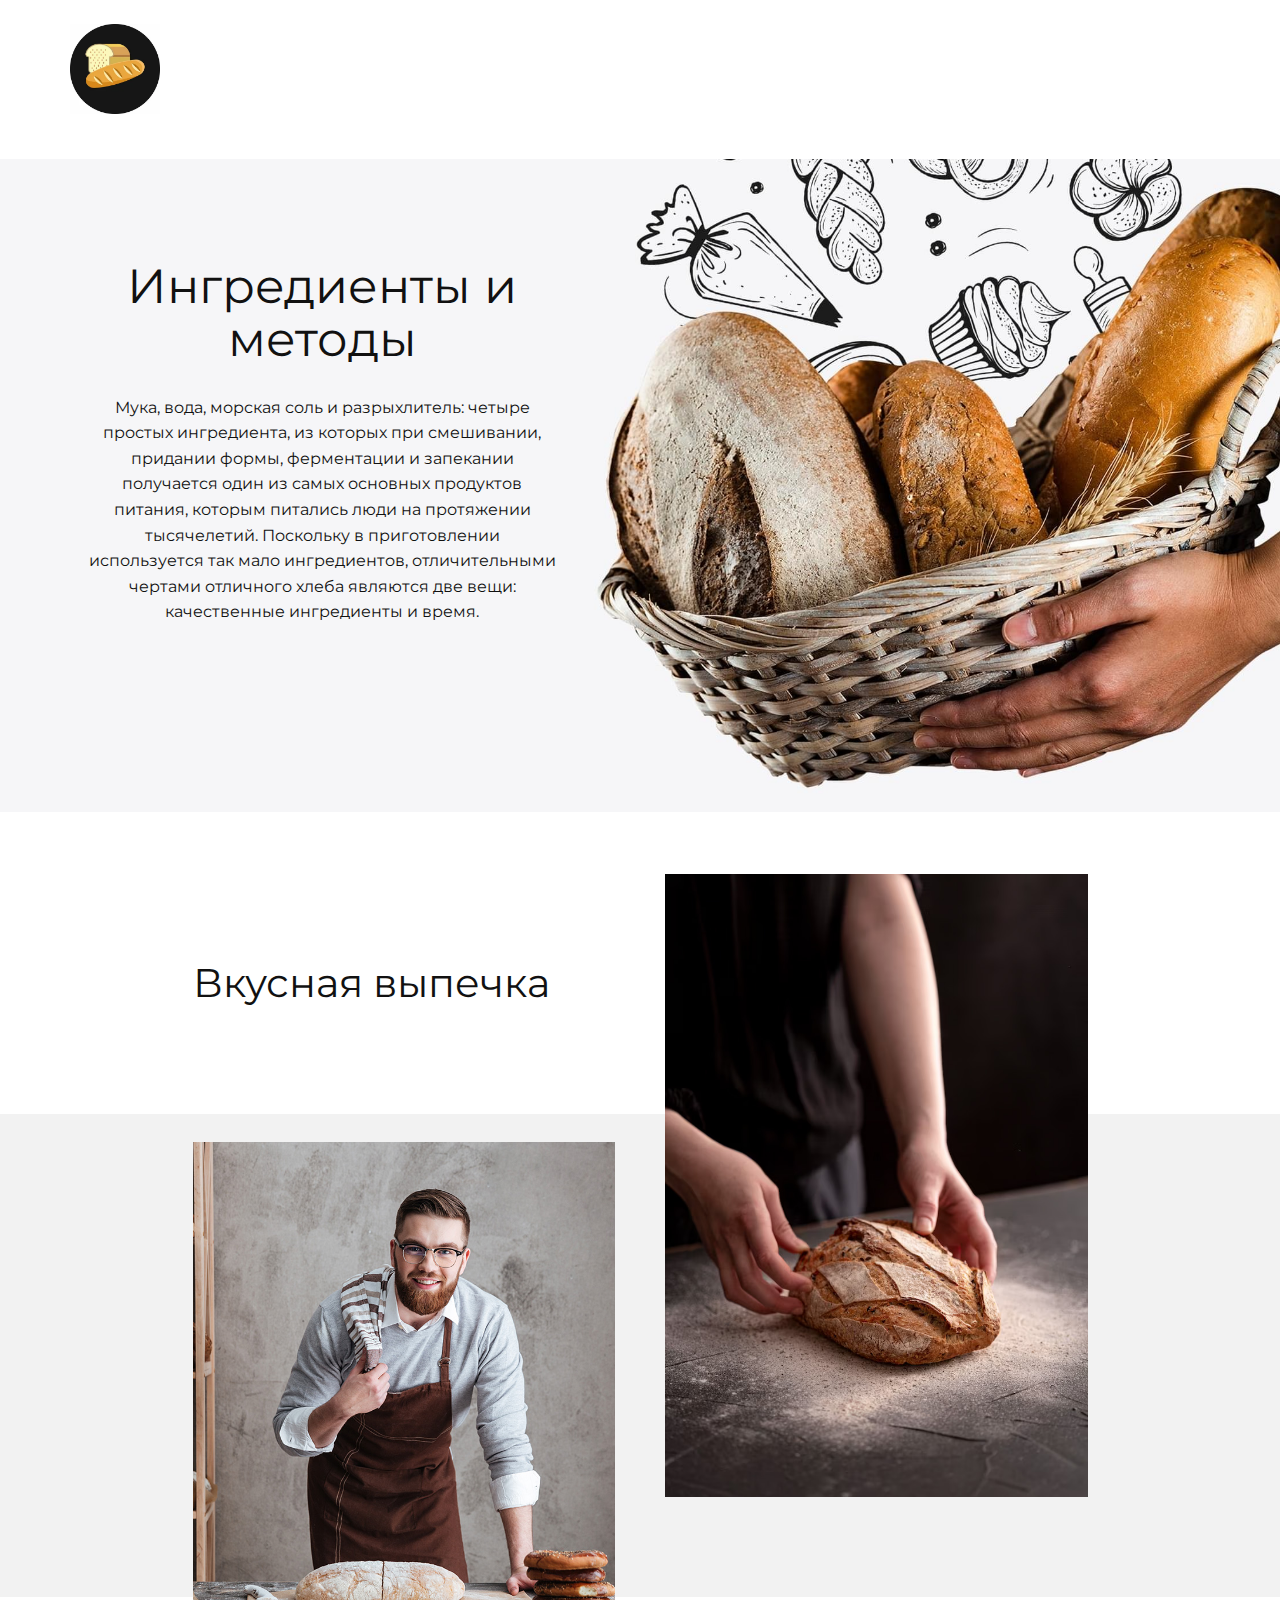
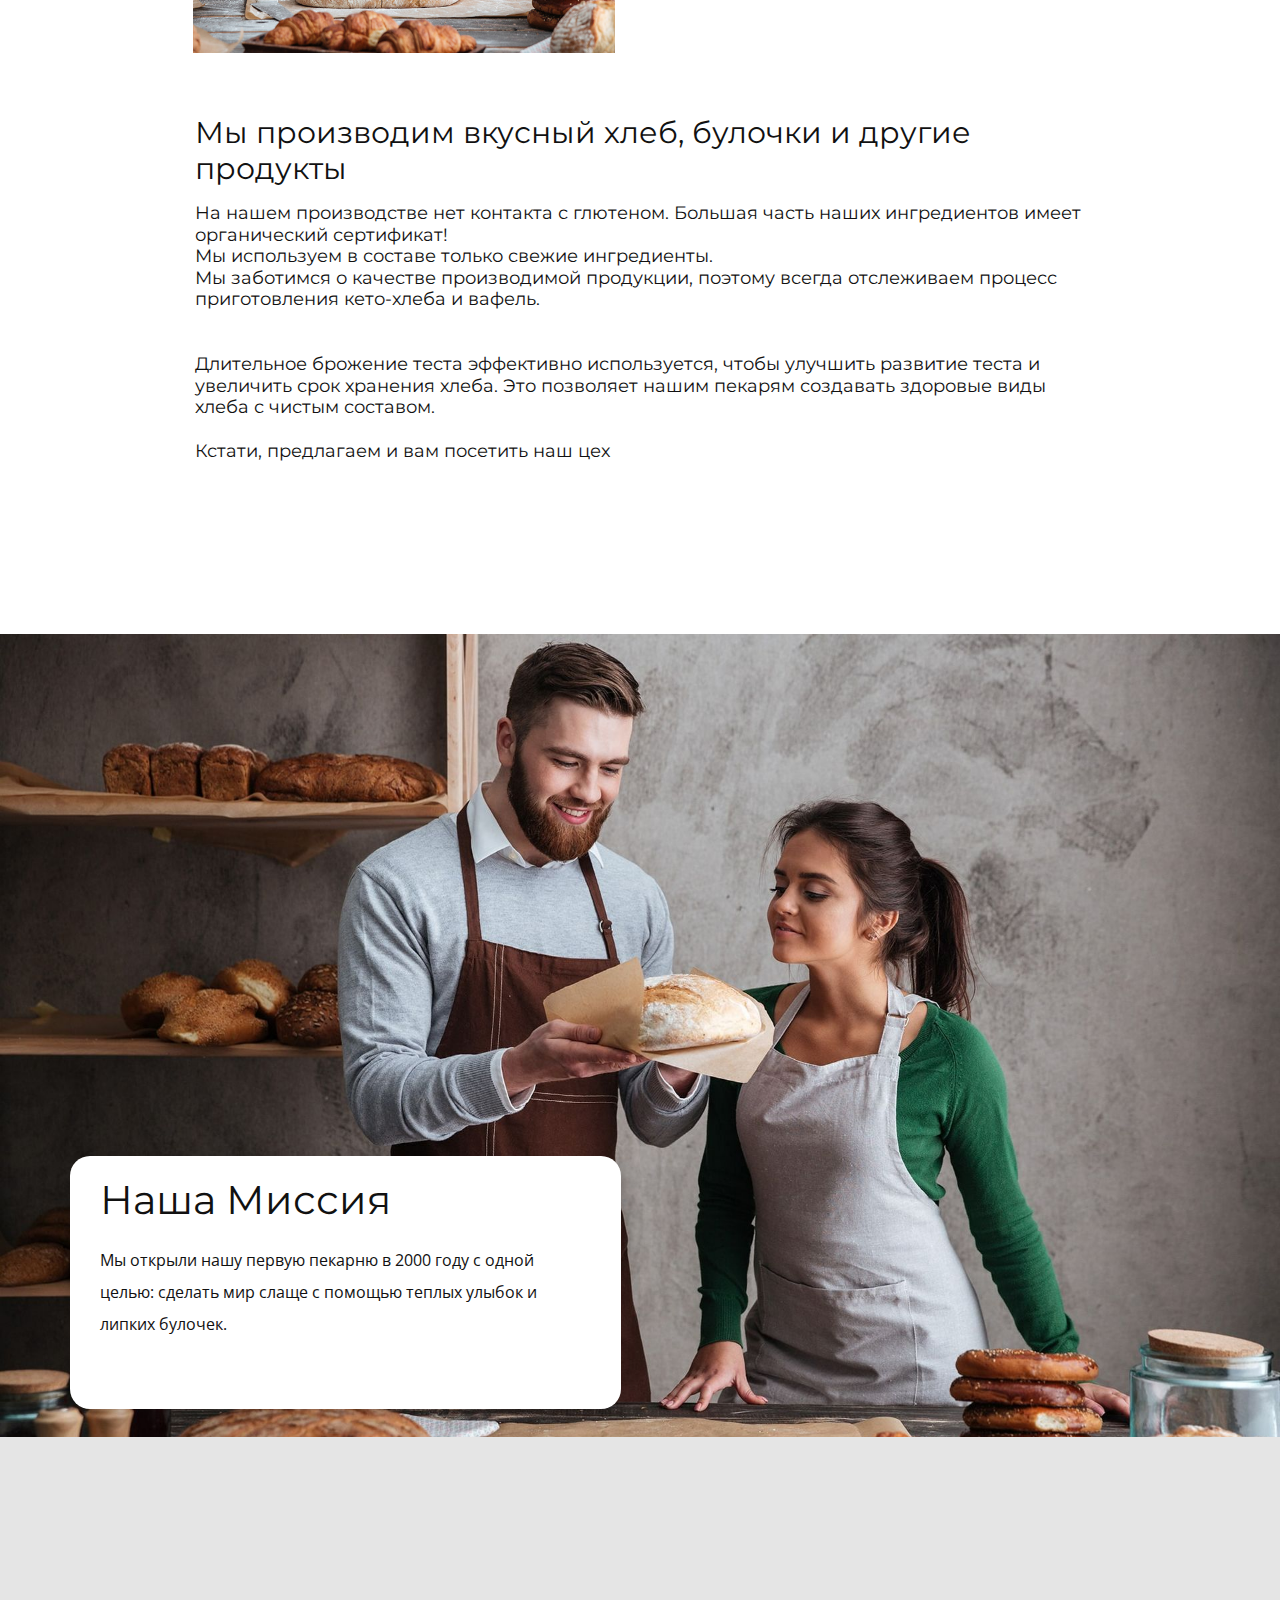
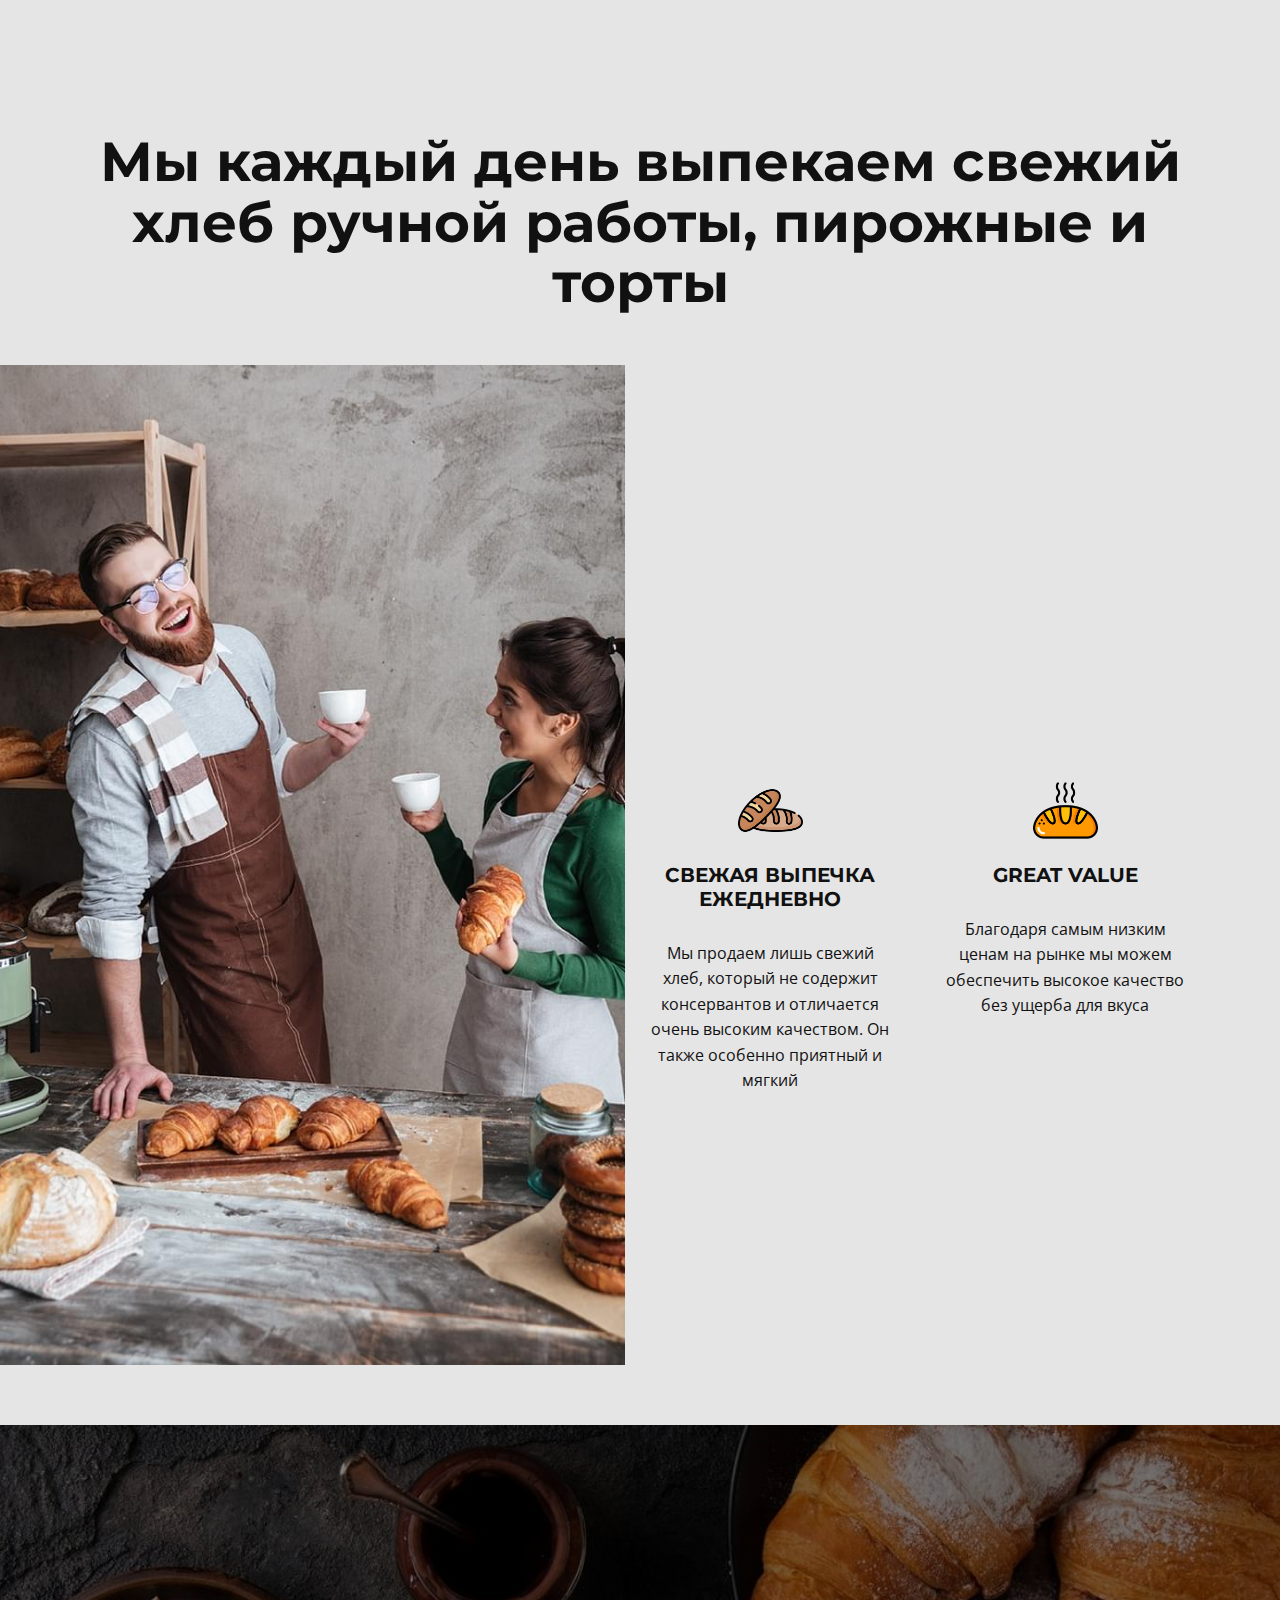
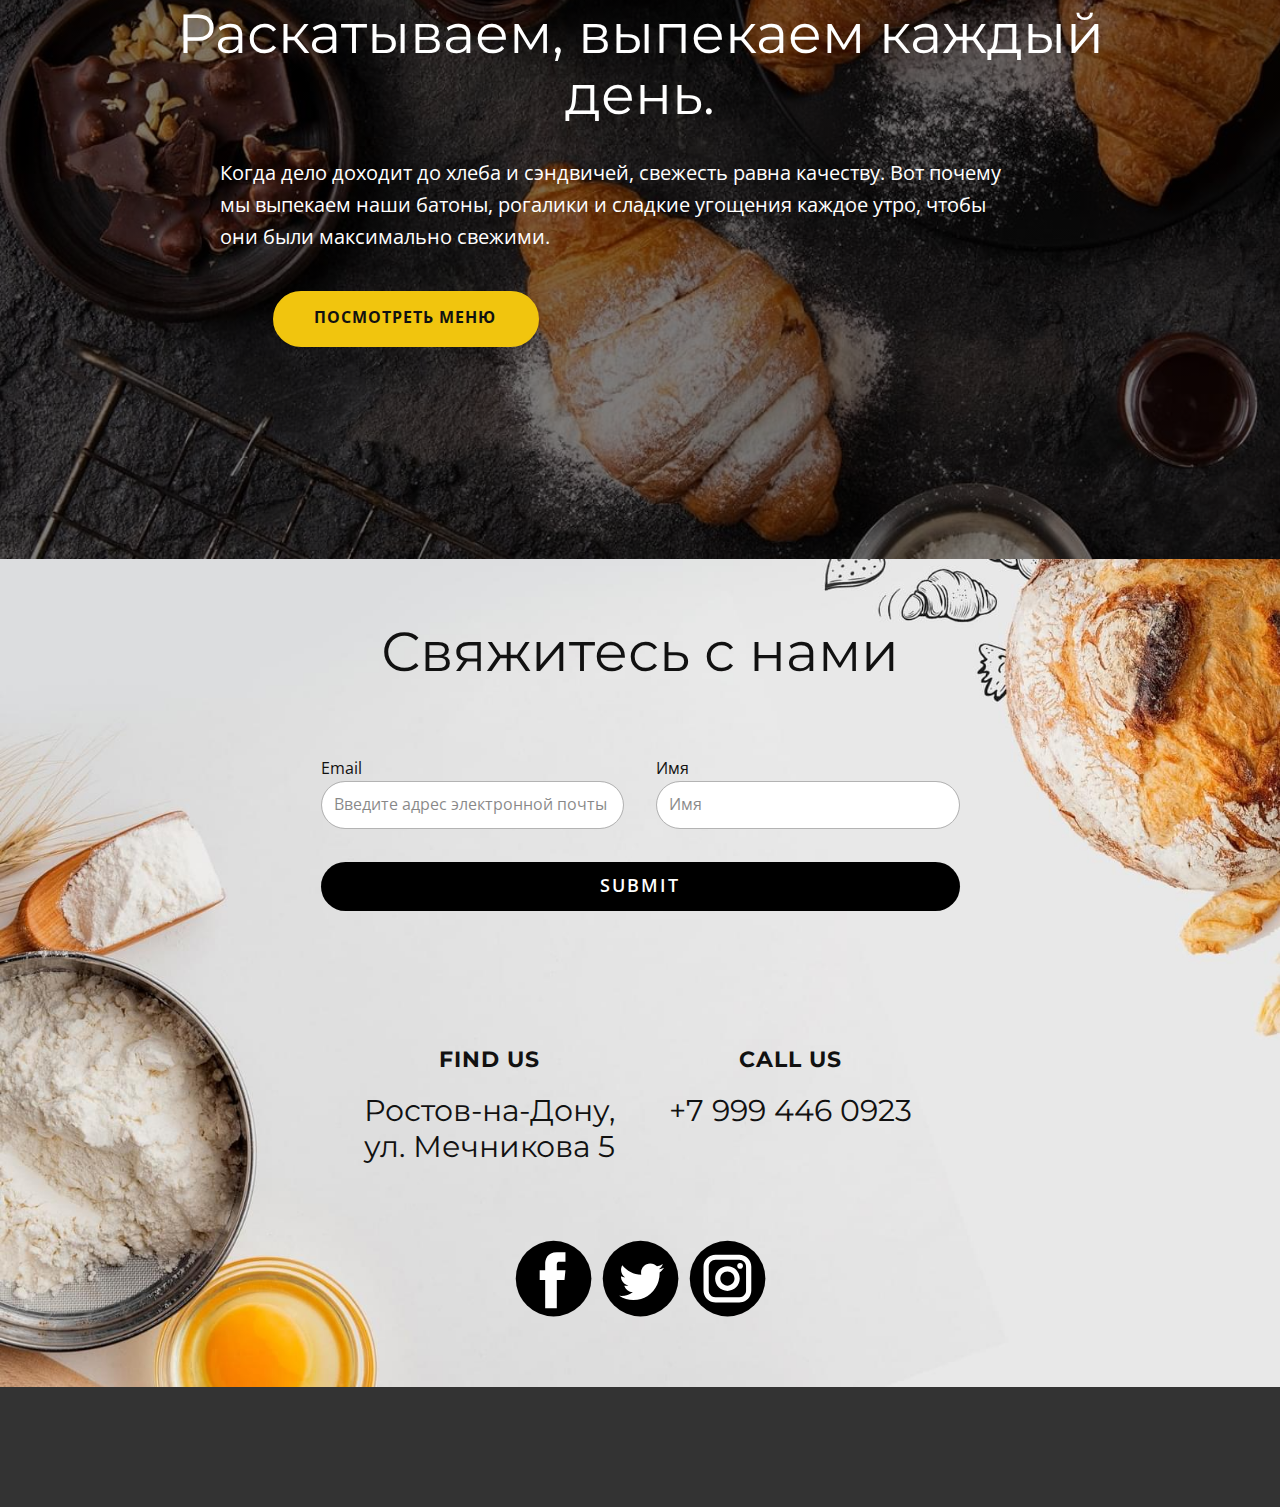
==== commit 97442ff8: "Update index.html" ====
--- a/index.html
+++ b/index.html
@@ -69,7 +69,7 @@
           <div class="u-layout-row">
             <div class="u-align-left u-container-align-center u-container-style u-layout-cell u-left-cell u-size-25 u-layout-cell-1">
               <div class="u-container-layout u-container-layout-1">
-                <h2 class="u-align-center u-text u-text-1" data-lang-ru="​Ингредиенты и методы<br>"> Игнредиенты и методы<br>
+                <h2 class="u-align-center u-text u-text-1" data-lang-ru="​Ингредиенты и методы<br>"> Ингредиенты и методы<br>
                 </h2>
                 <p class="u-align-center u-custom-font u-heading-font u-text u-text-2" data-lang-ru="​Мука, вода, морская соль и разрыхлитель: четыре простых ингредиента, из которых при смешивании, придании формы, ферментации и запекании получается один из самых основных продуктов питания, которым питались люди на протяжении тысячелетий. Поскольку в приготовлении используется так мало ингредиентов, отличительными чертами отличного хлеба являются две вещи: качественные ингредиенты и время."> Мука, вода, морская соль и разрыхлитель: четыре простых ингредиента, из которых при смешивании, придании формы, ферментации и запекании получается один из самых основных продуктов питания, которым питались люди на протяжении тысячелетий. Поскольку в приготовлении используется так мало ингредиентов, отличительными чертами отличного хлеба являются две вещи: качественные ингредиенты и время.</p>
               </div>
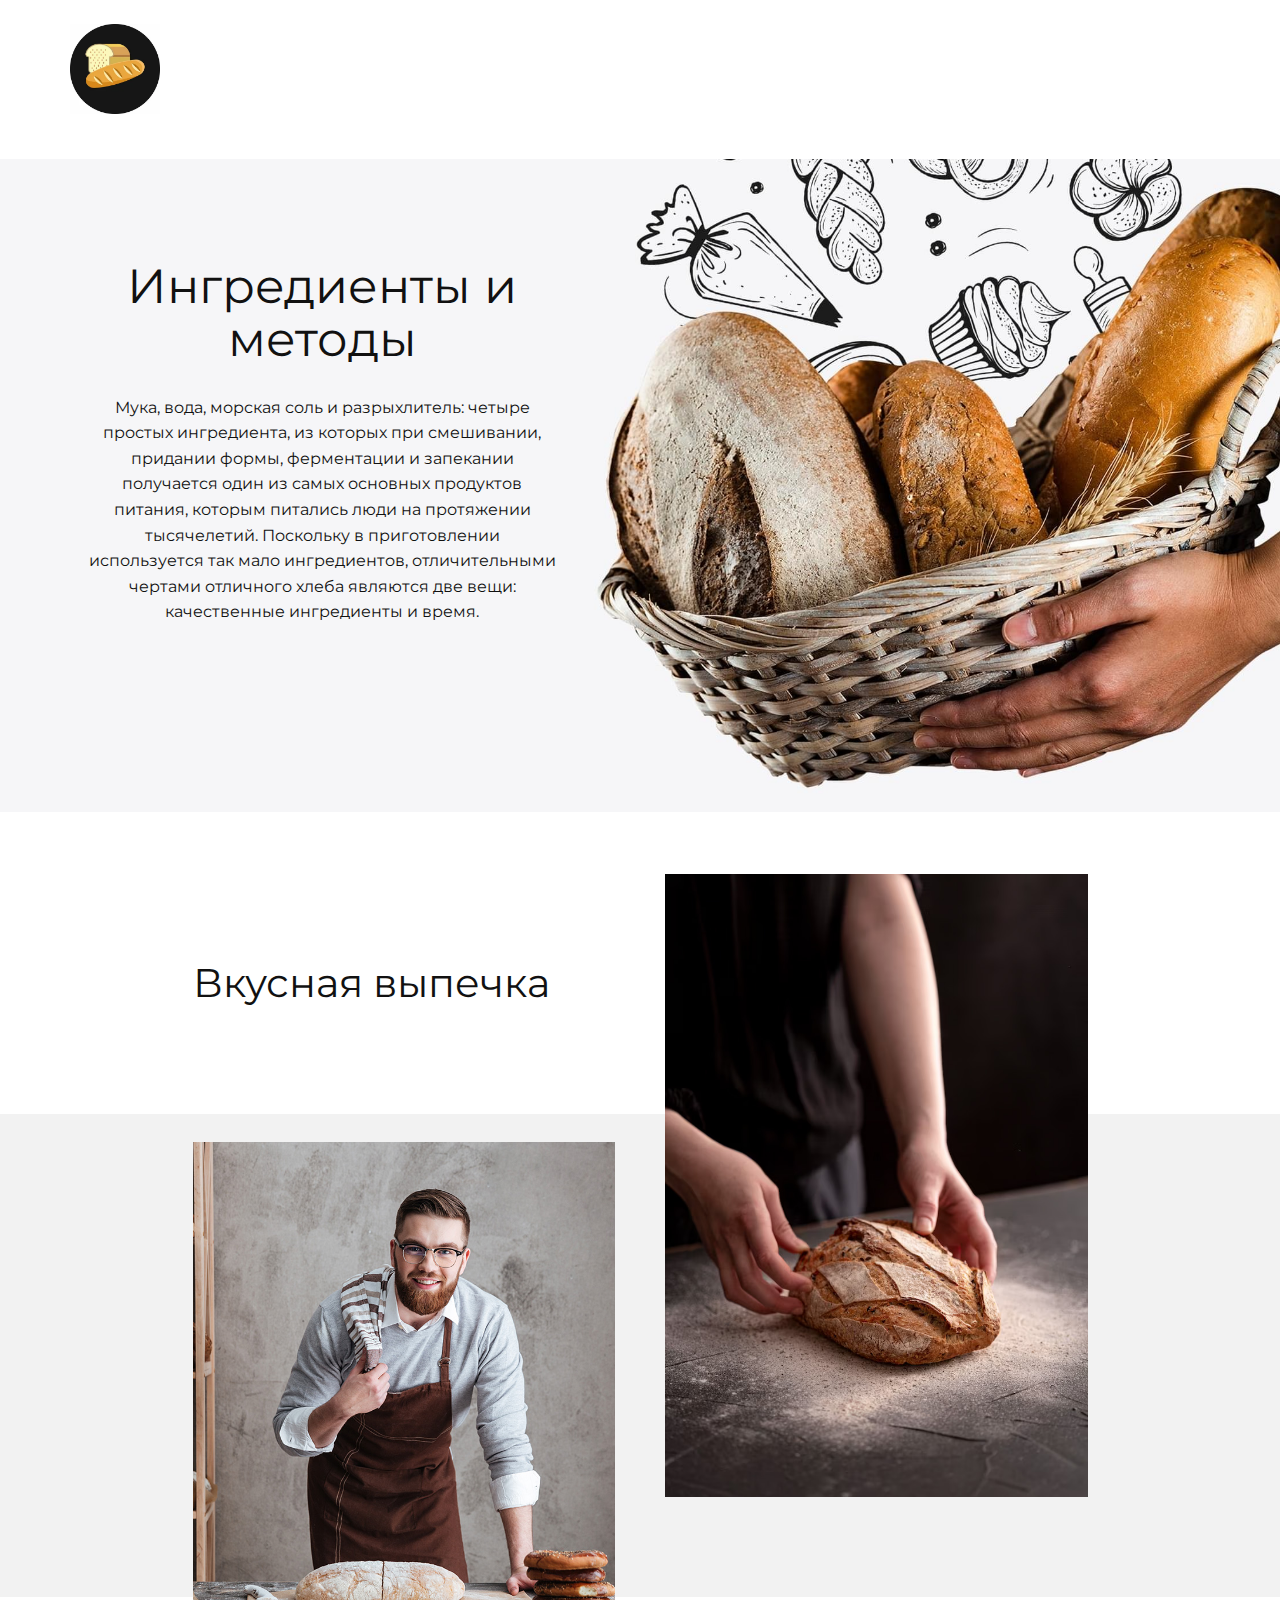
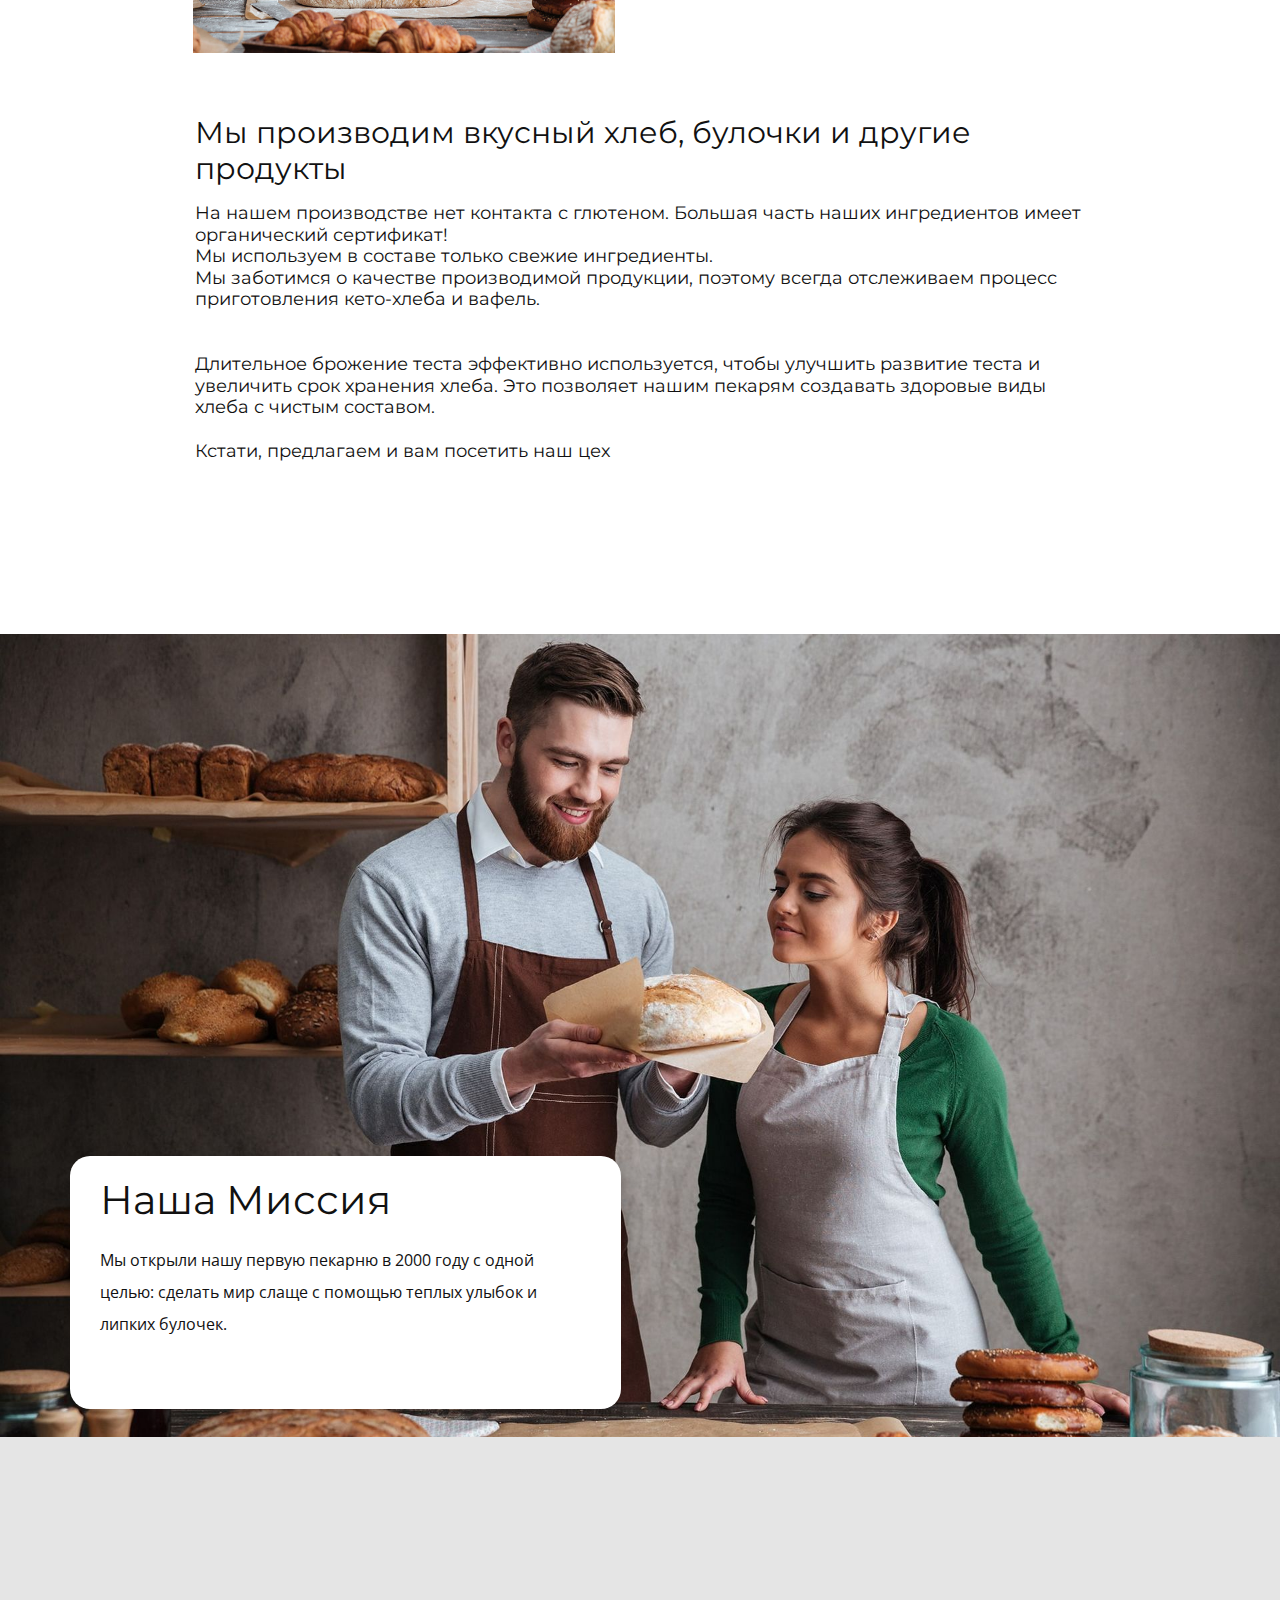
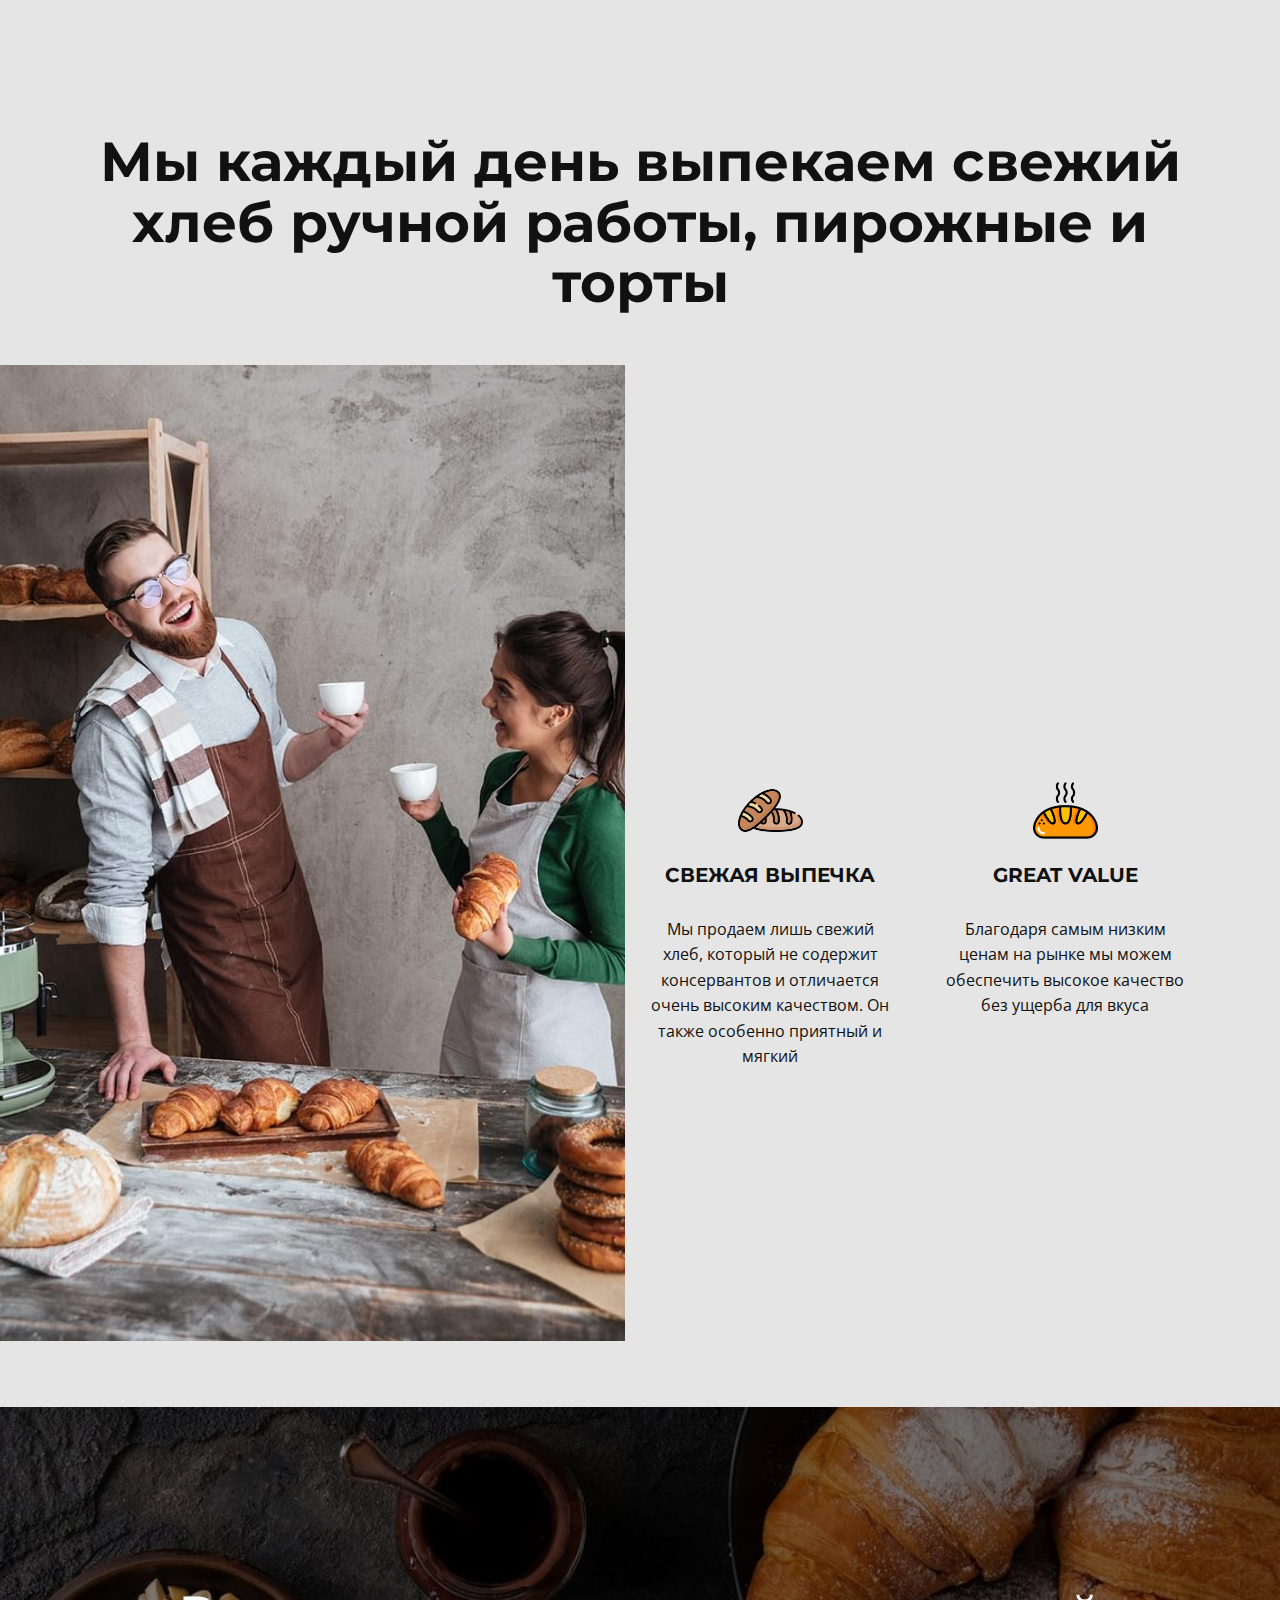
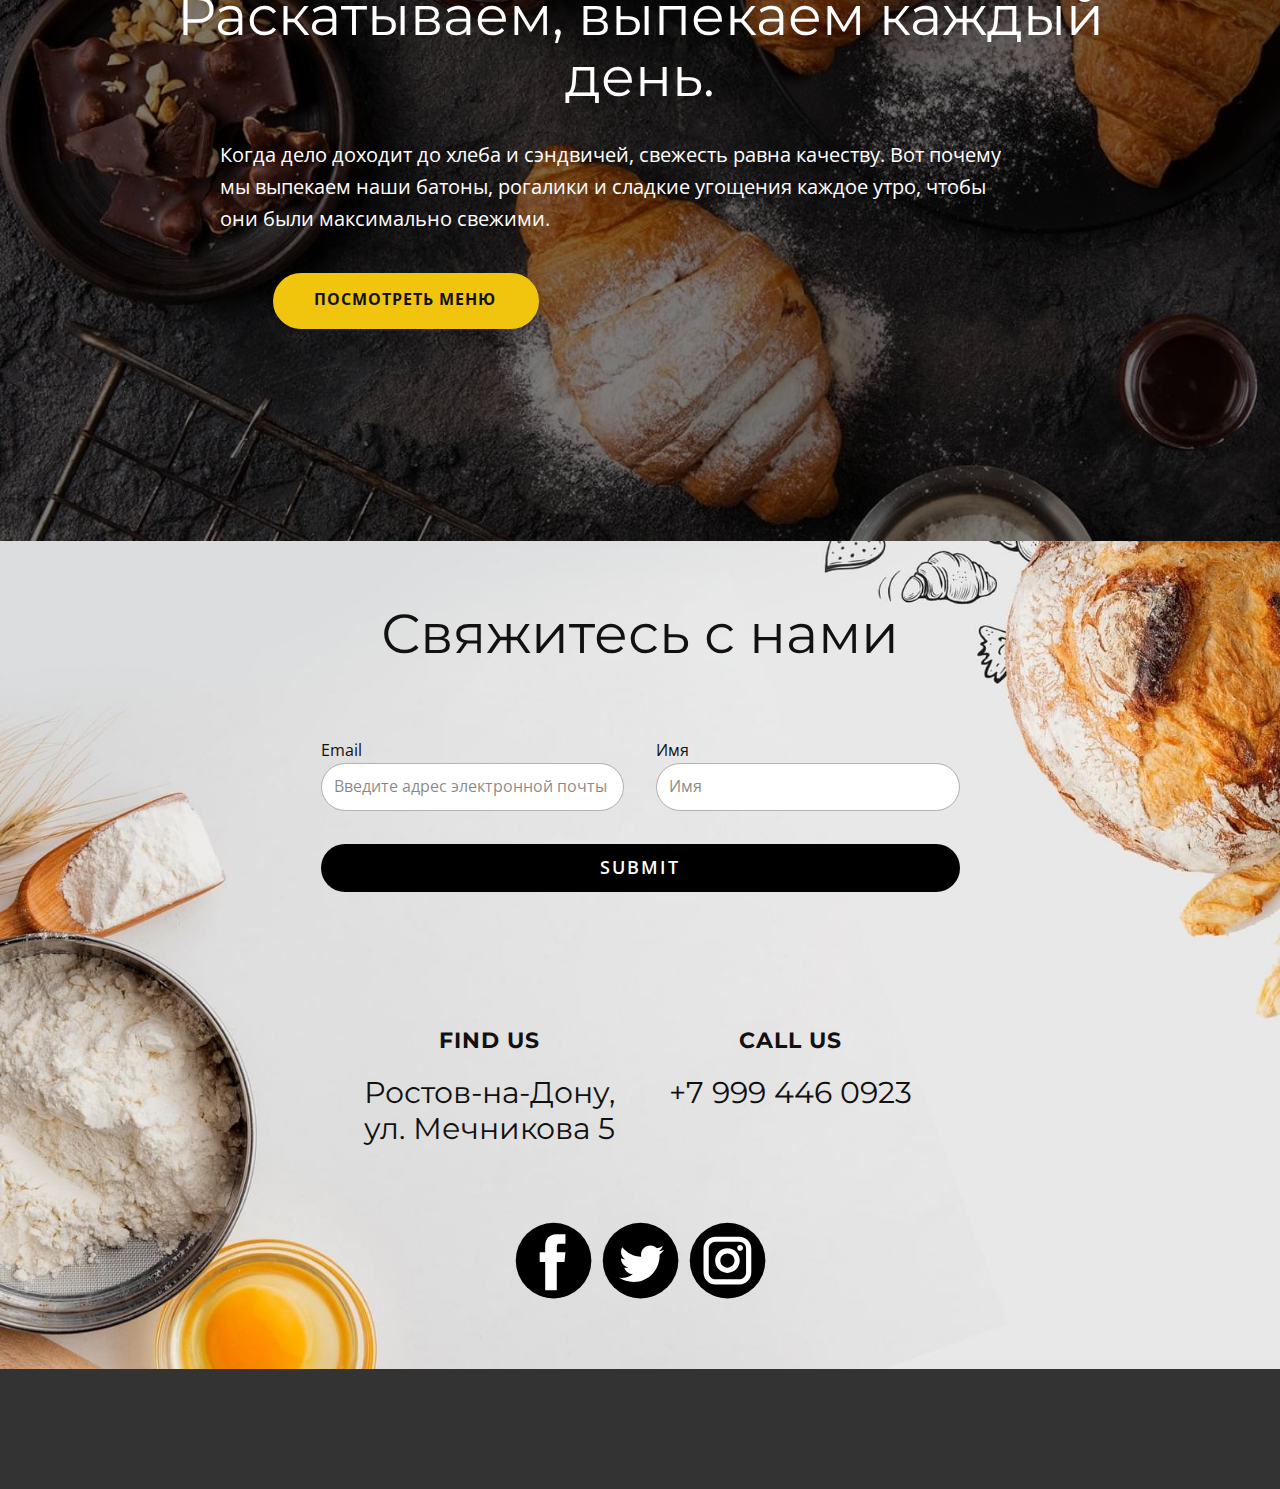
==== commit 740b886a: "Update index.html" ====
--- a/index.html
+++ b/index.html
@@ -146,7 +146,7 @@
                   <div class="u-repeater u-repeater-1">
                     <div class="u-container-align-center u-container-style u-list-item u-repeater-item">
                       <div class="u-container-layout u-similar-container u-container-layout-3"><span class="u-align-center u-file-icon u-icon u-icon-1" data-animation-name="customAnimationIn" data-animation-duration="1000"><img src="images/3014502.png" alt=""></span>
-                        <h5 class="u-align-center u-text u-text-2" data-lang-ru="​Свежая выпечка Ежедневно" data-animation-name="customAnimationIn" data-animation-duration="1000"> Свежая выпечка Ежедневно</h5>
+                        <h5 class="u-align-center u-text u-text-2" data-lang-ru="​Свежая выпечка" data-animation-name="customAnimationIn" data-animation-duration="1000"> Свежая выпечка</h5>
                         <p class="u-align-center u-text u-text-3" data-lang-ru="​Наш хлеб ежедневно выпекается свежим, не содержит консервантов и отличается очень высоким качеством. Он также особенно приятный и мягкий" data-animation-name="customAnimationIn" data-animation-duration="1000"> Мы продаем лишь свежий хлеб, который не содержит консервантов и отличается очень высоким качеством. Он также особенно приятный и мягкий</p>
                       </div>
                     </div>
